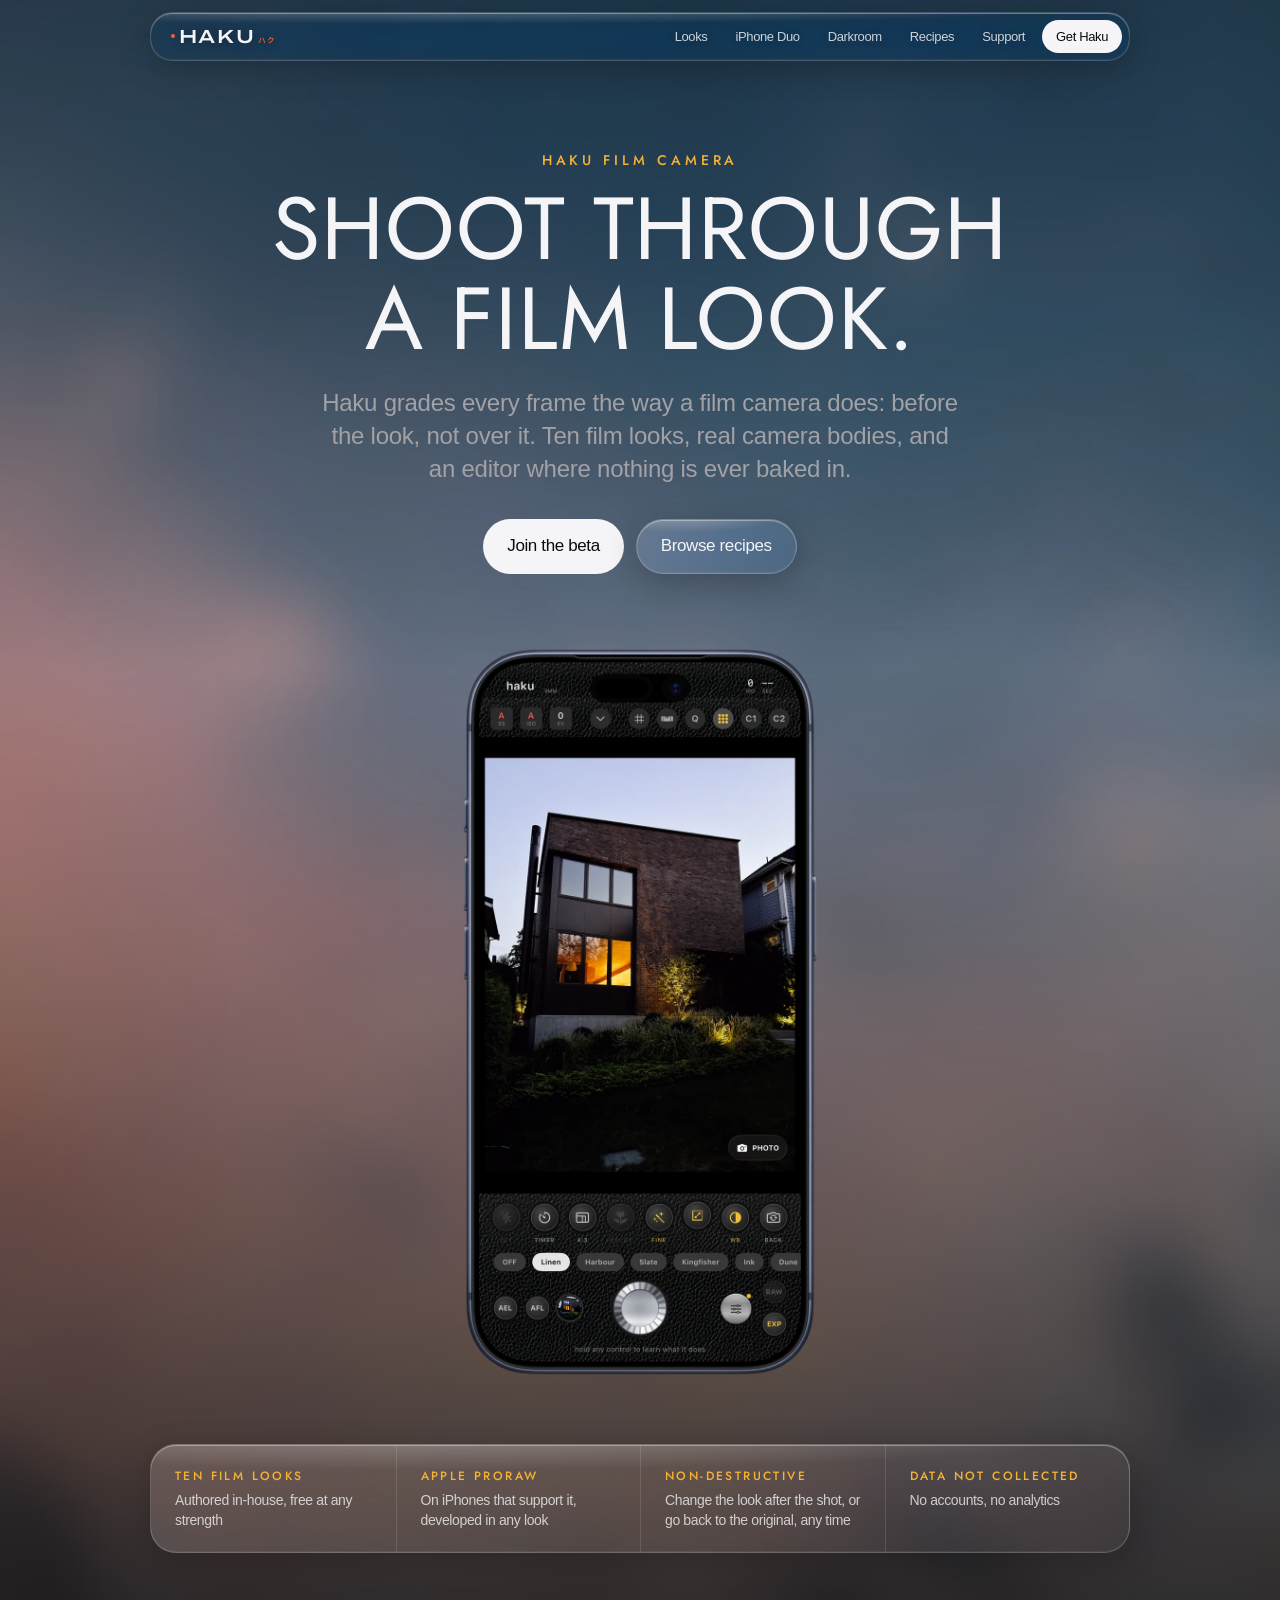
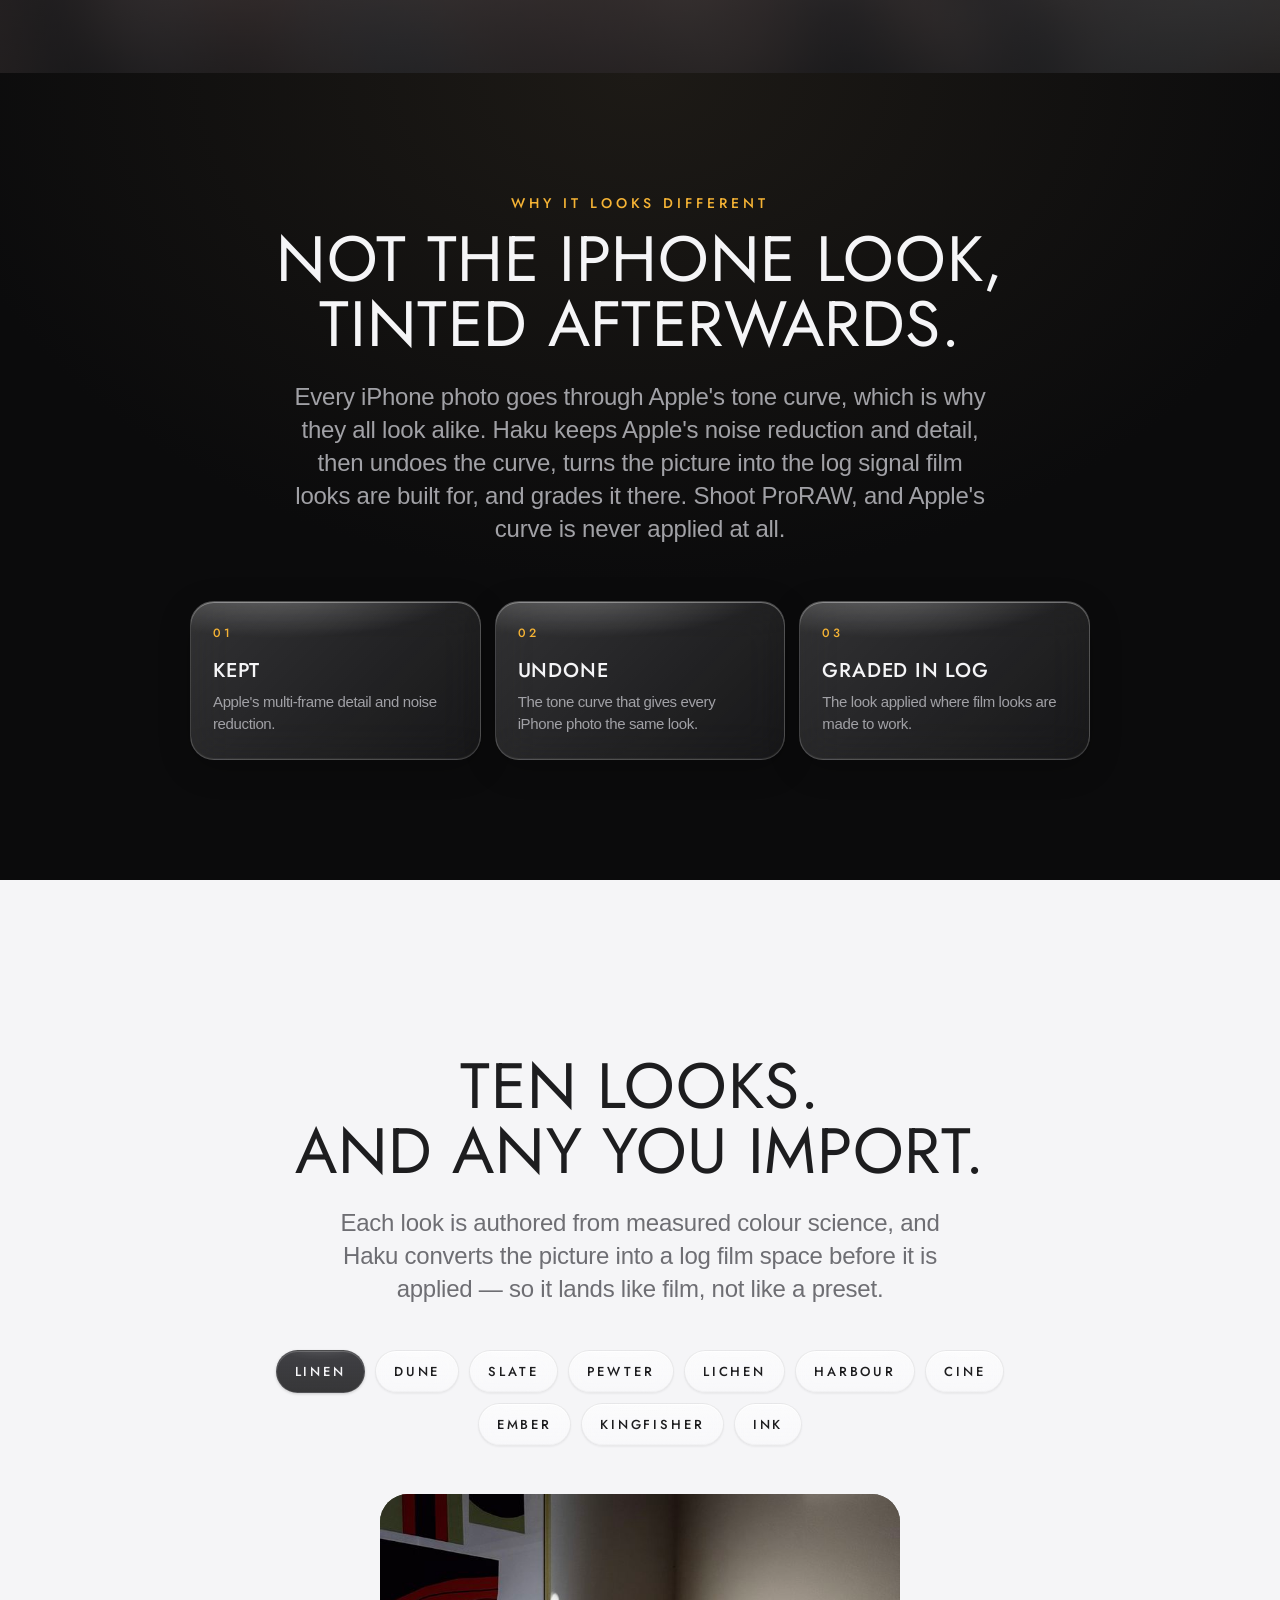
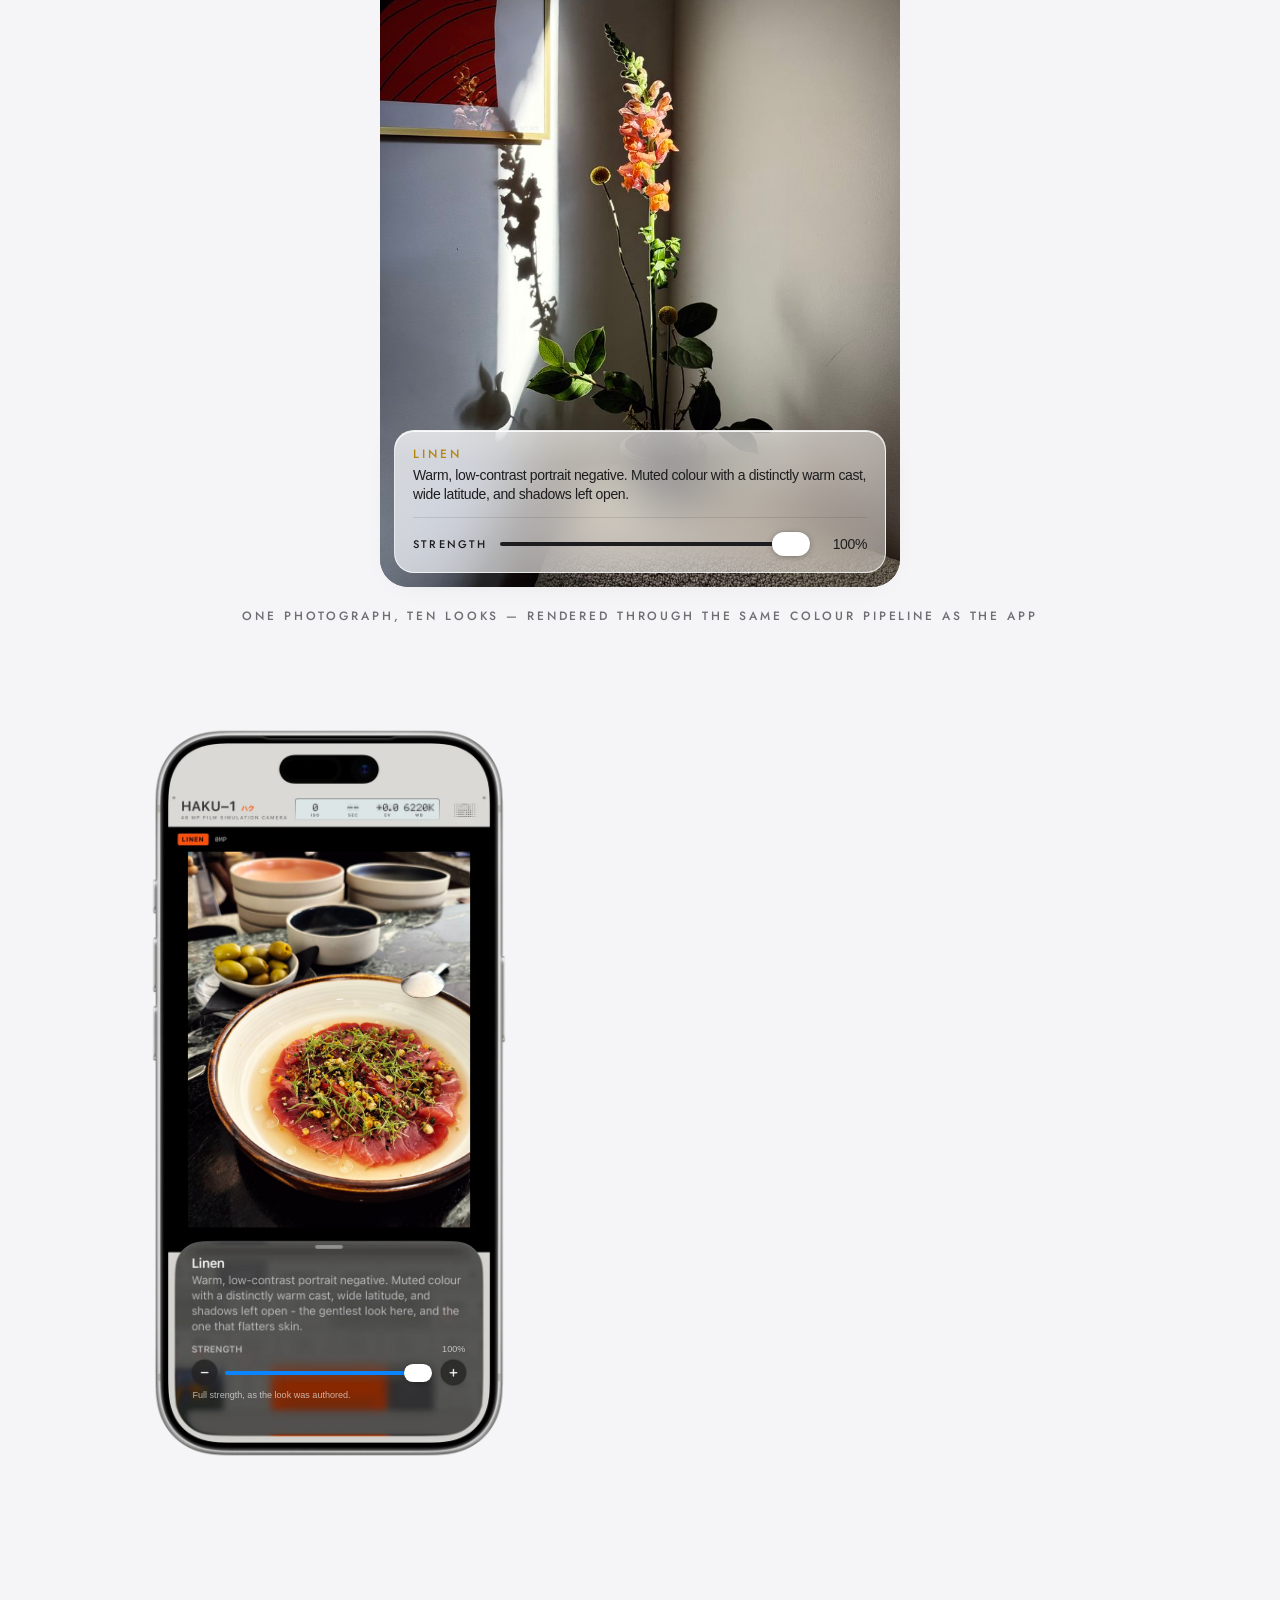
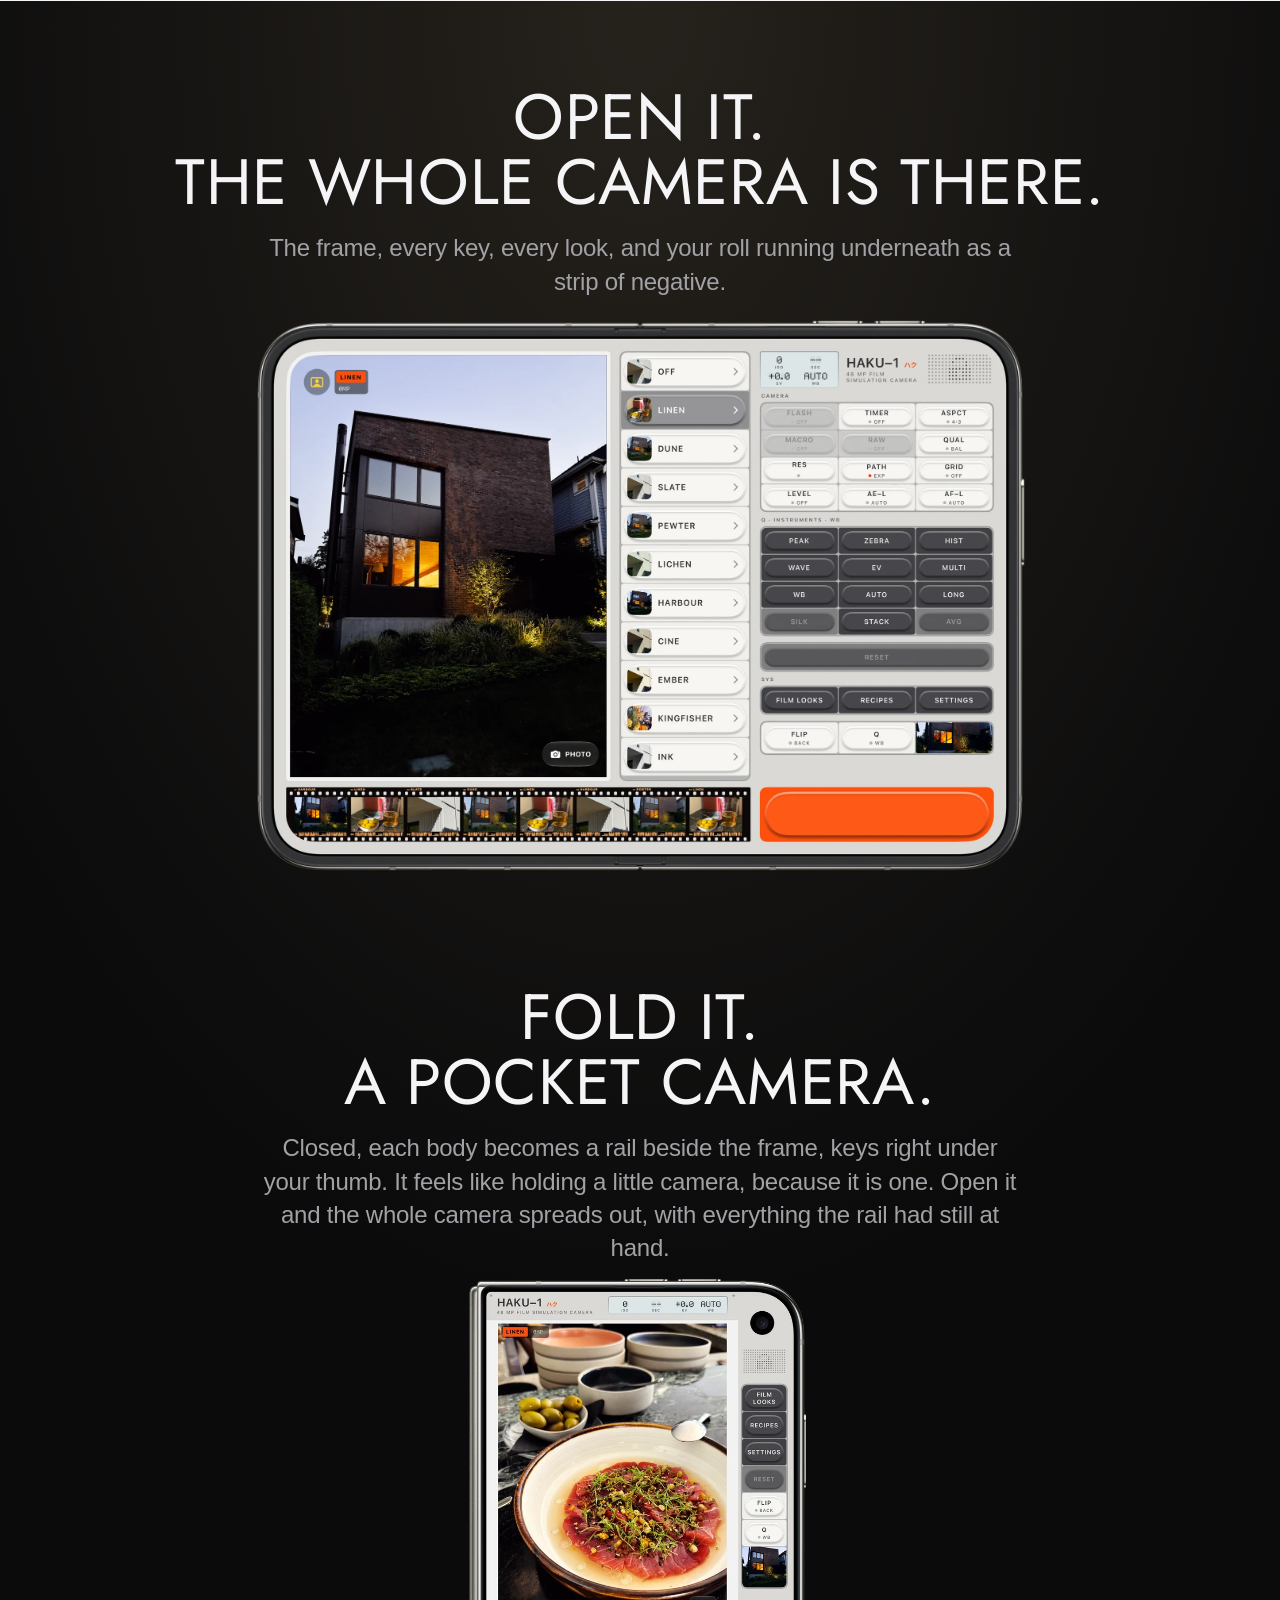
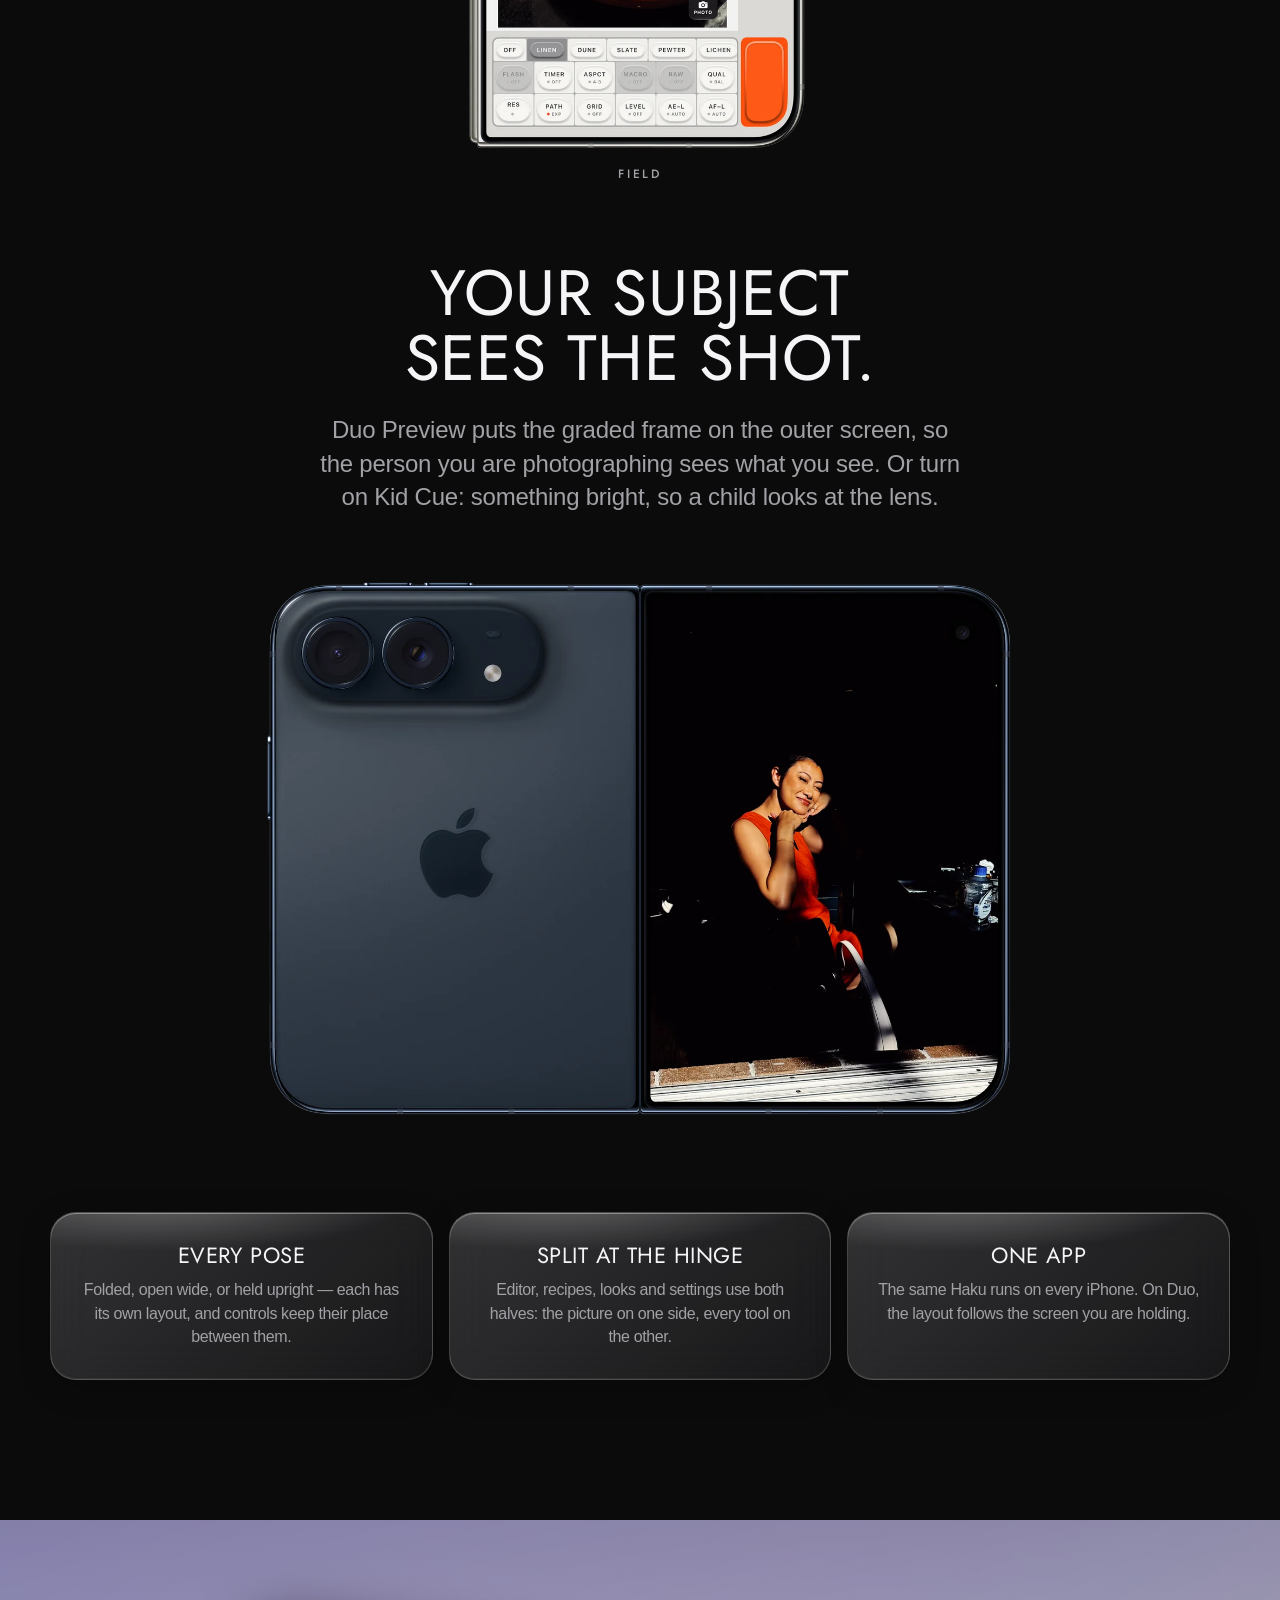
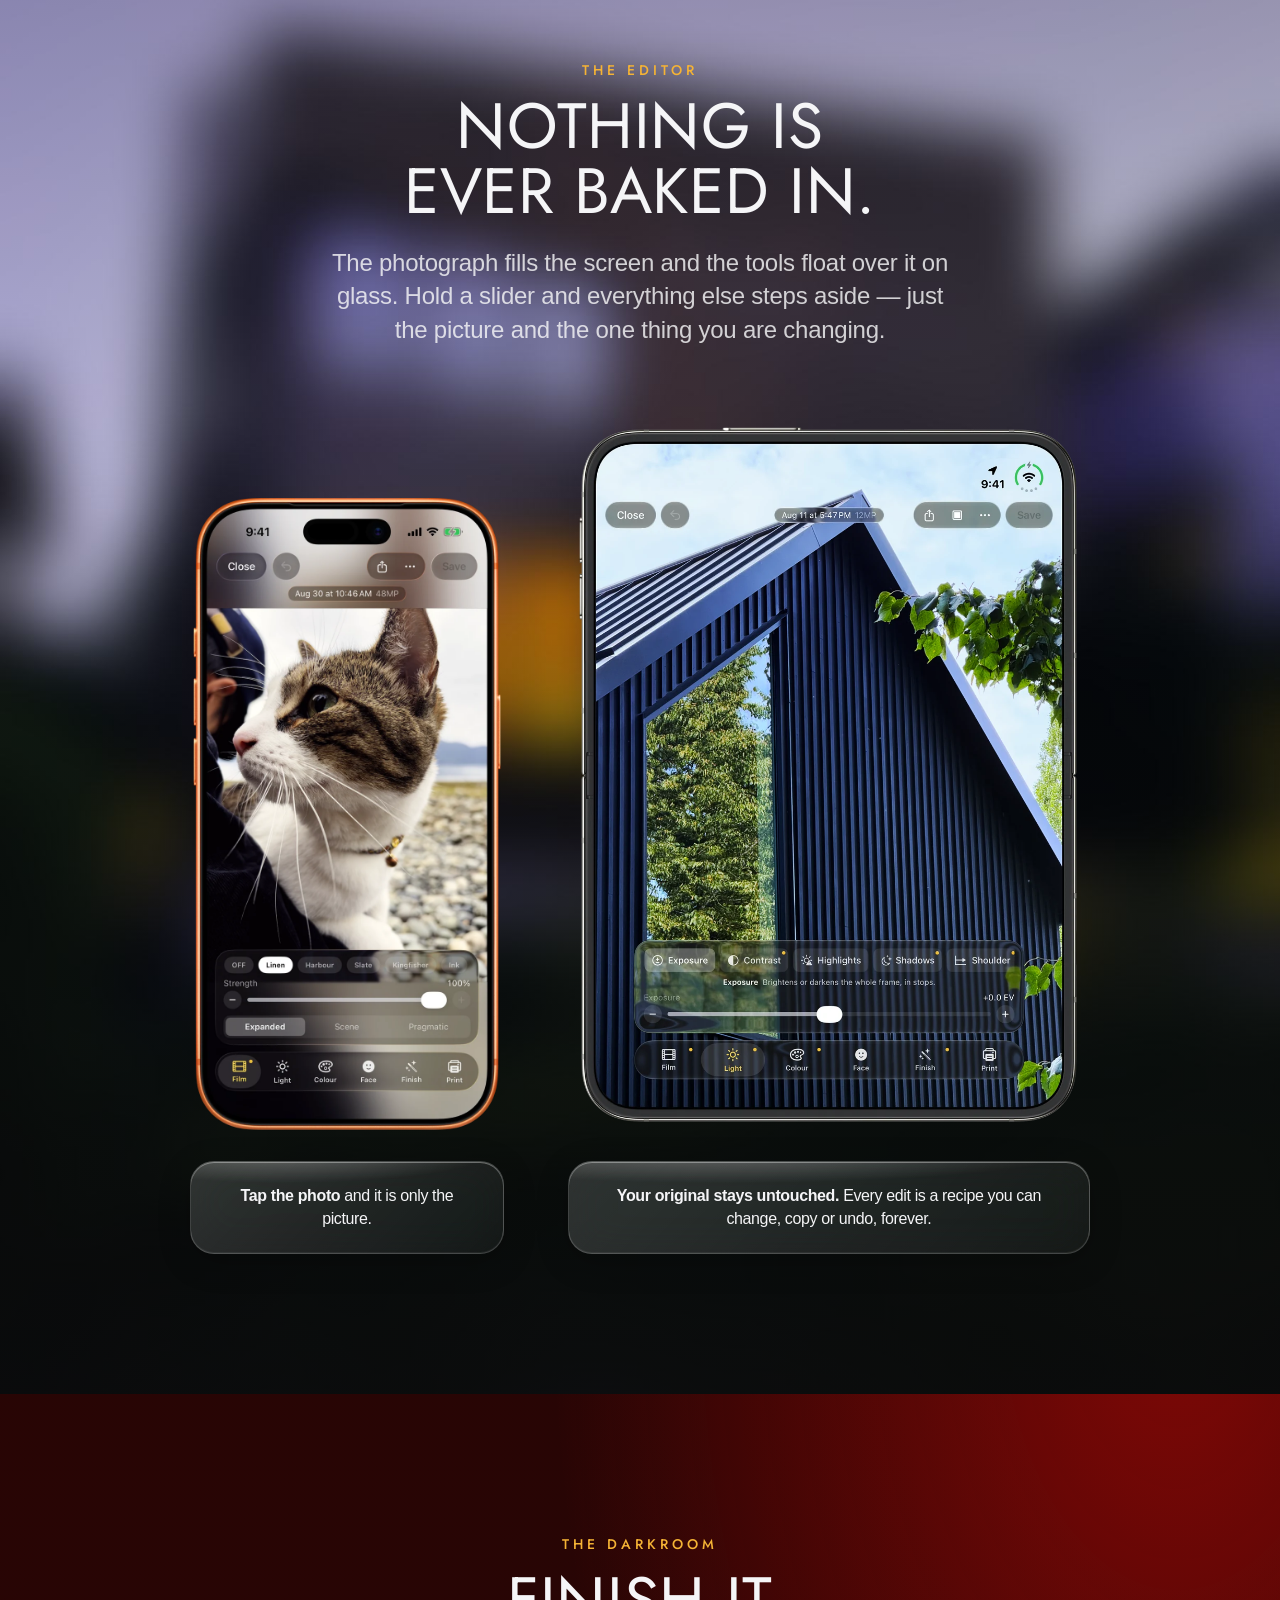
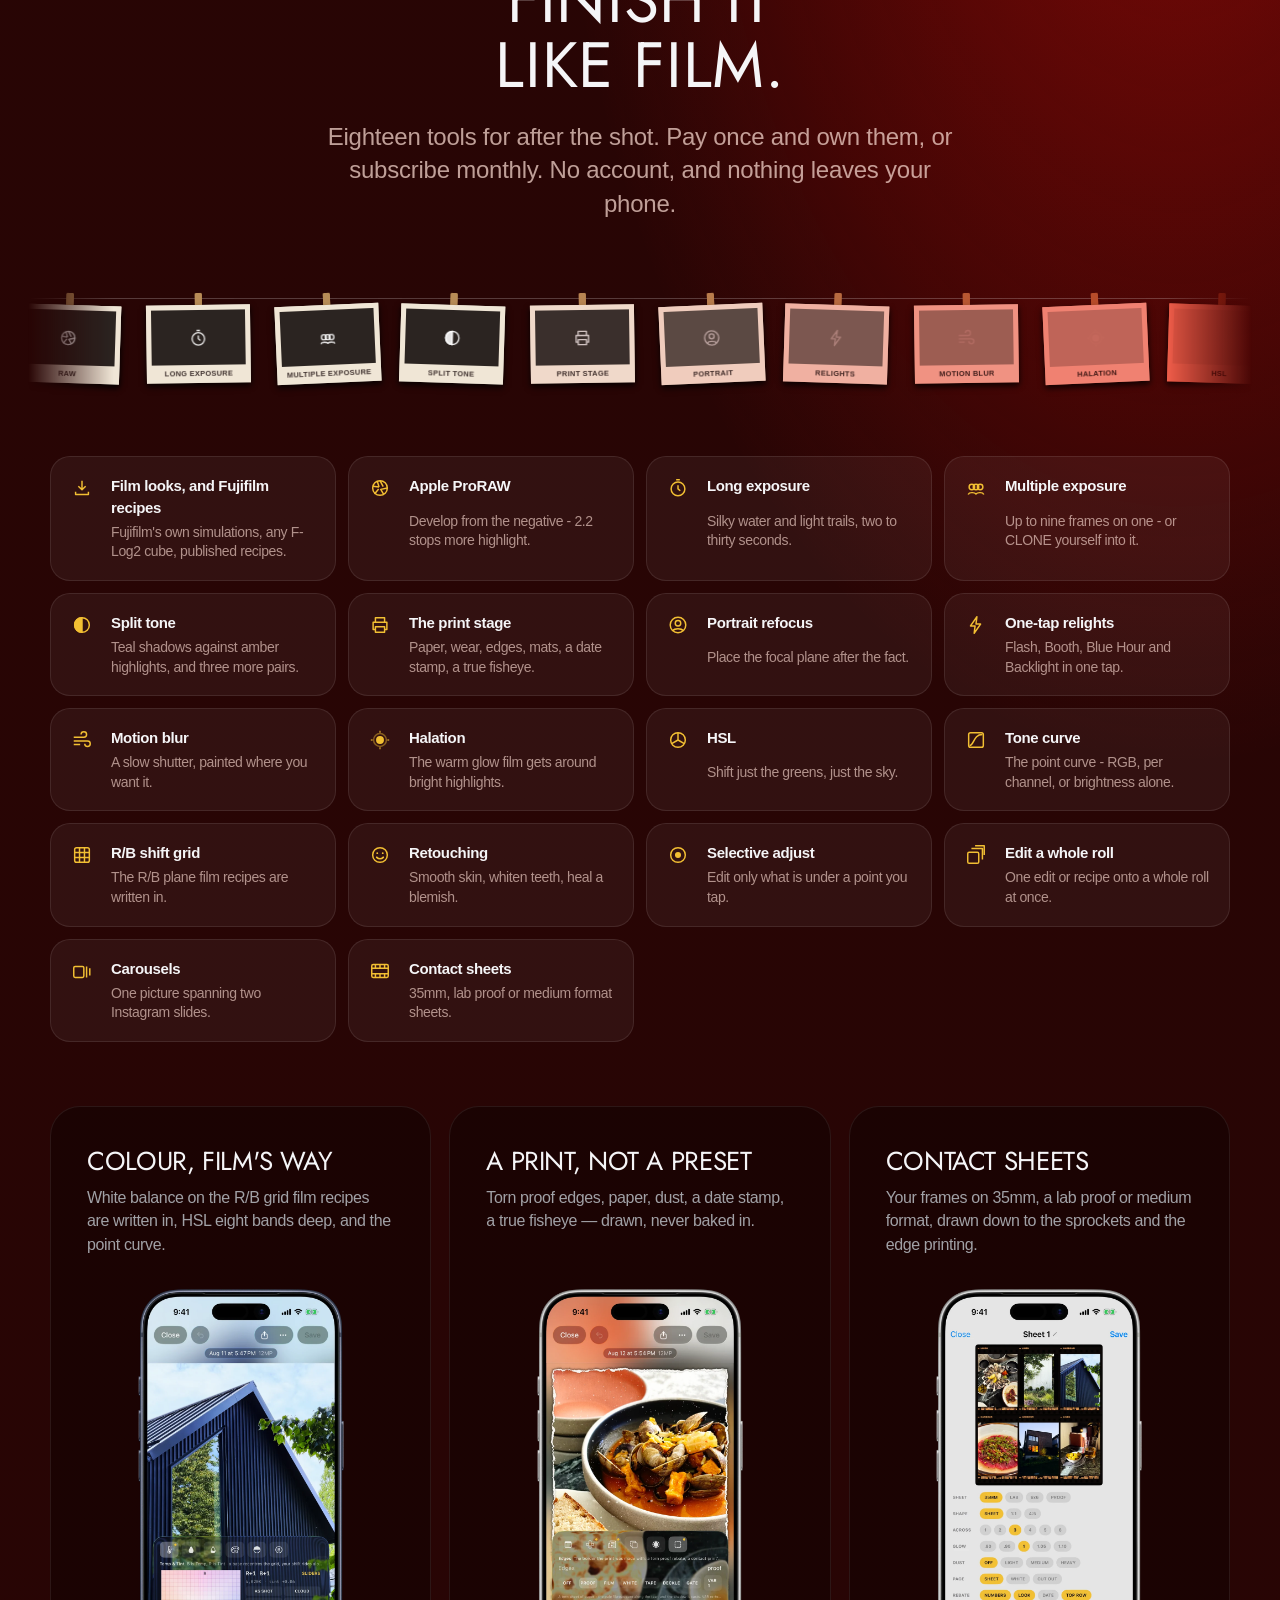
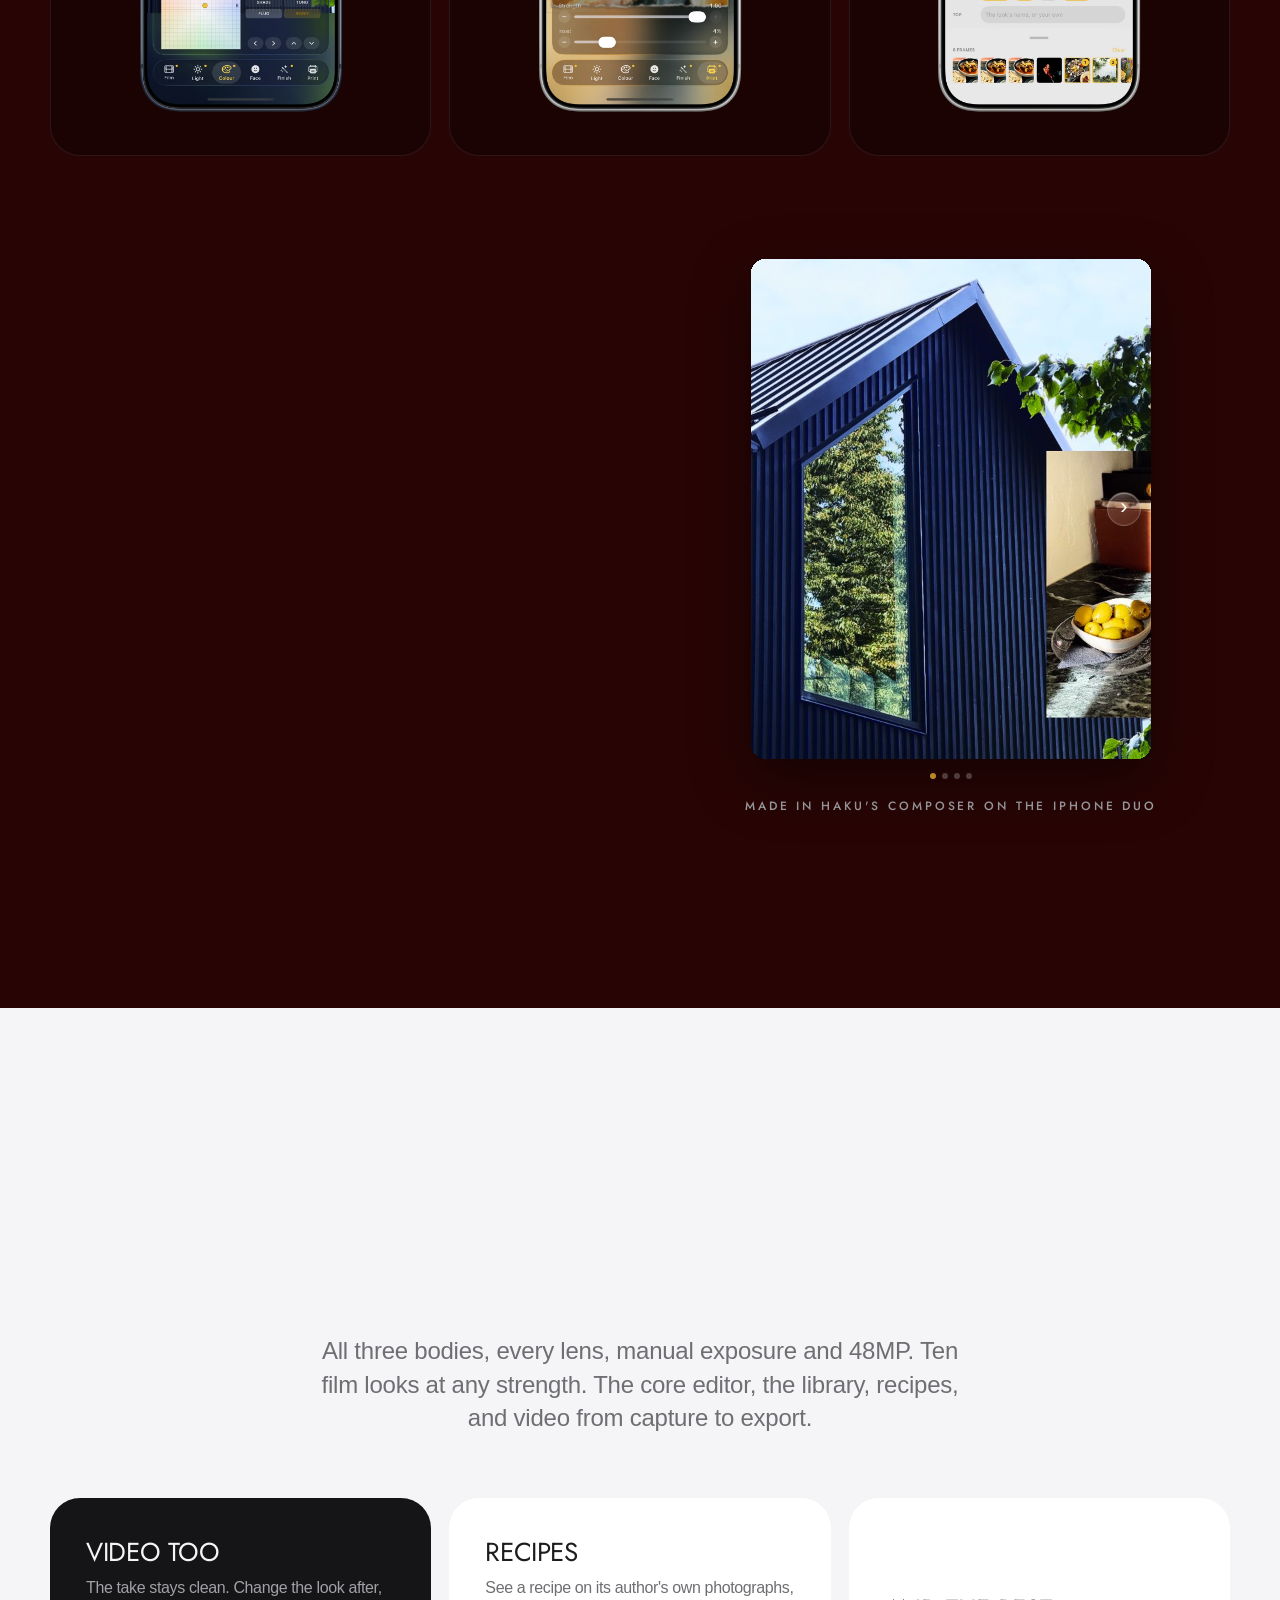
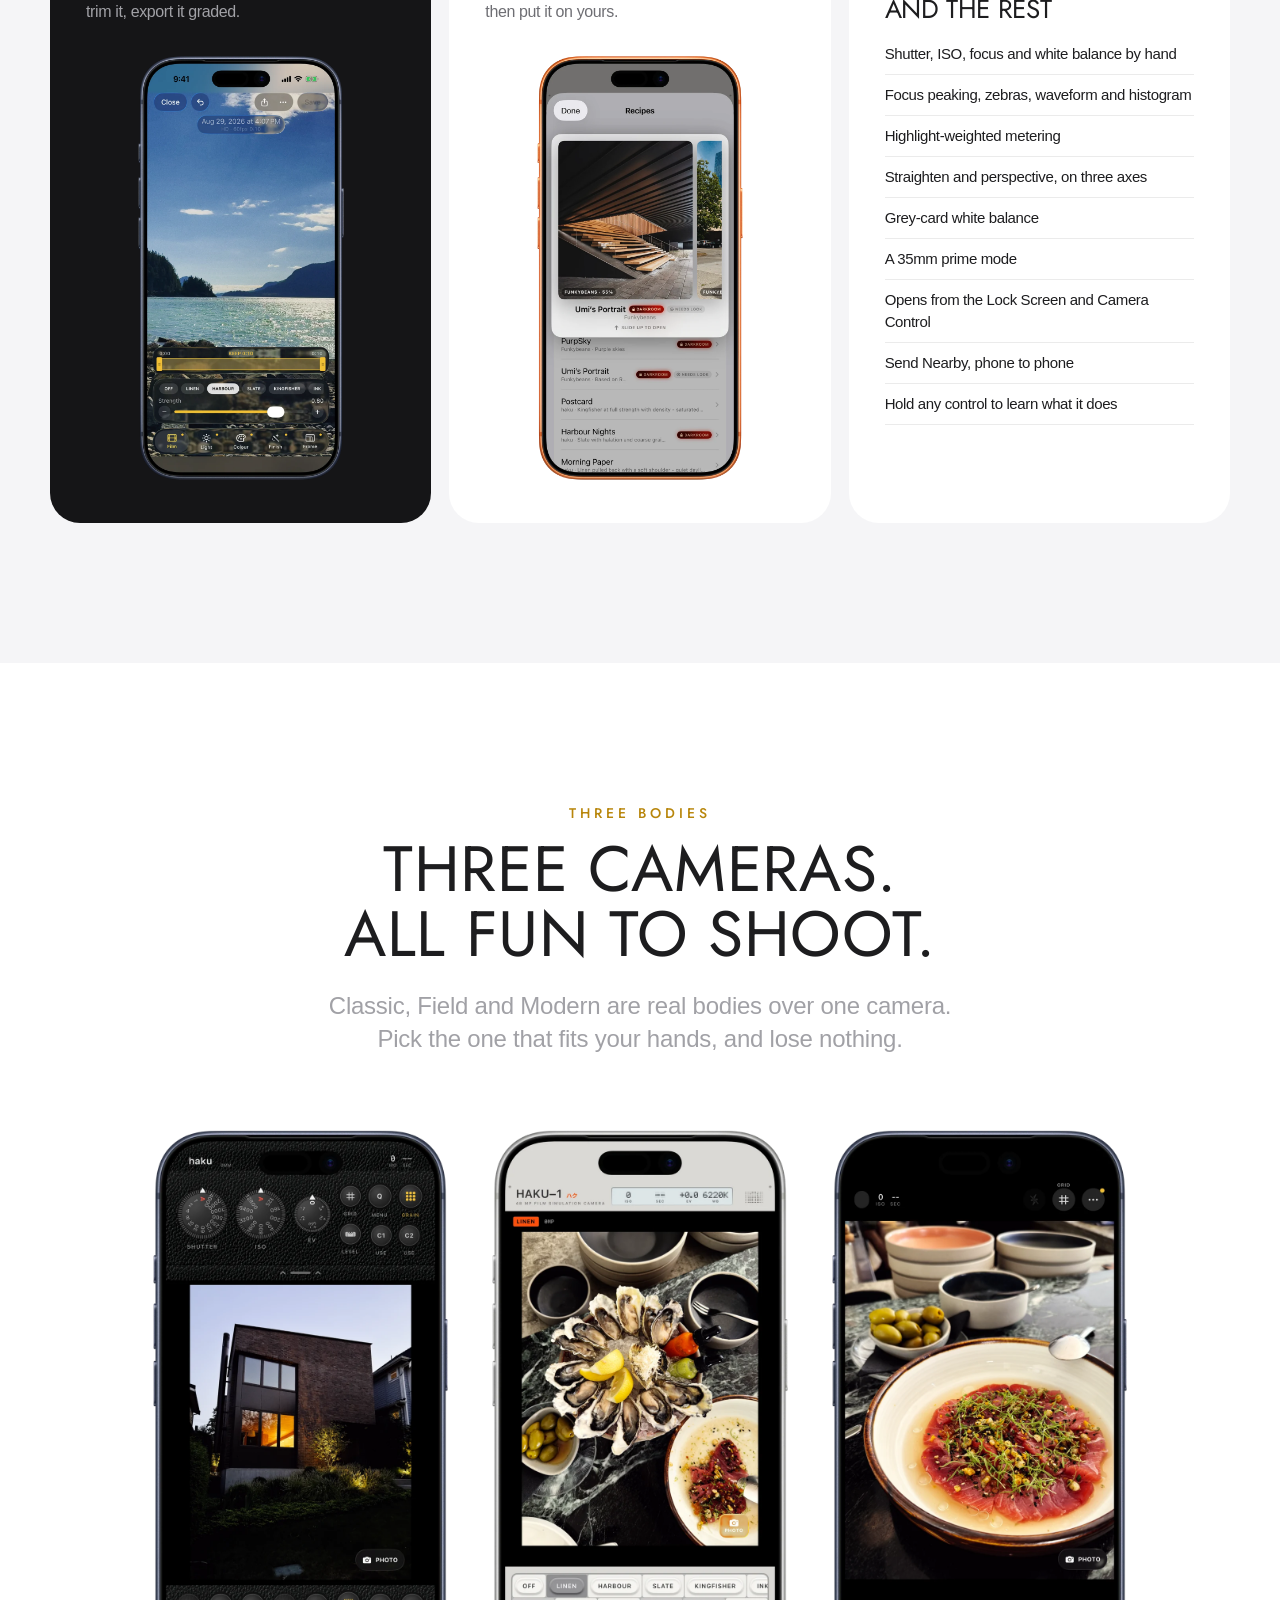
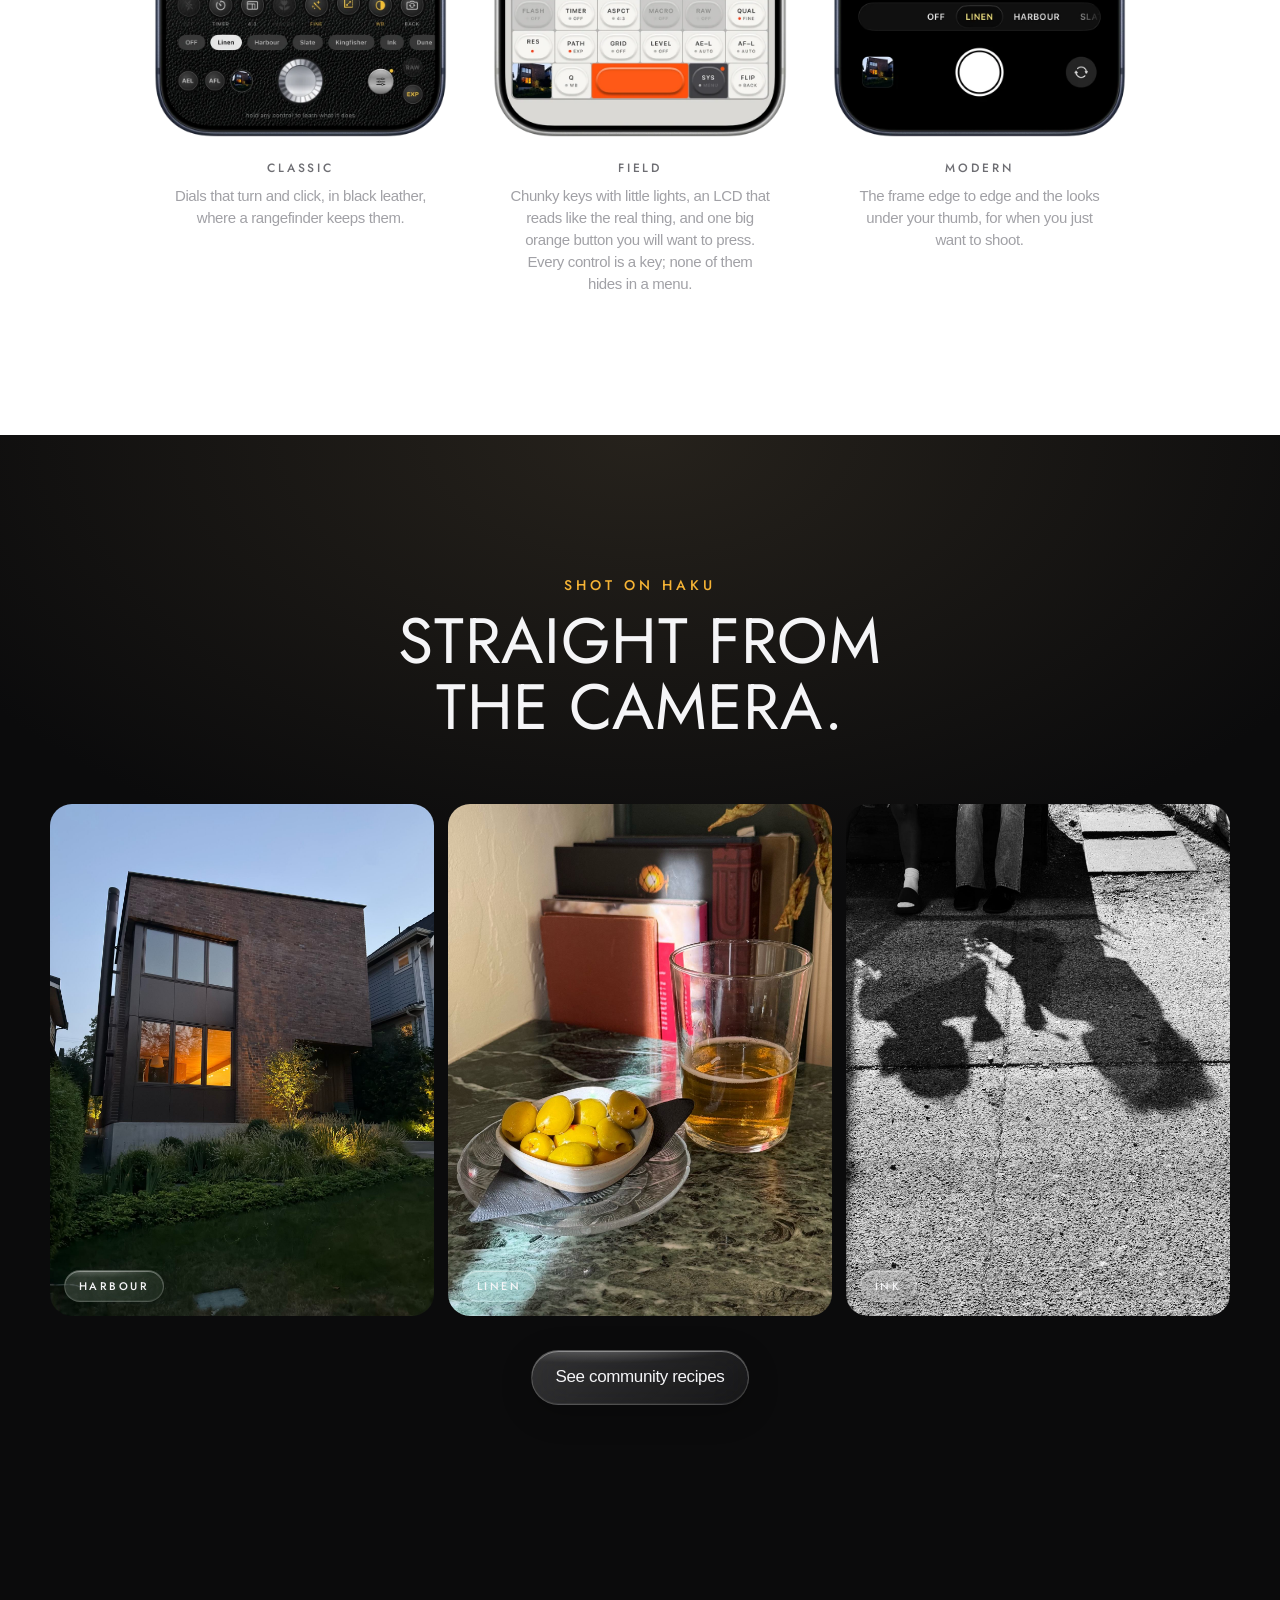
==== index.html @ ae927466 "Bodies: fun to shoot; Fold it says what opening really does Co-Authored-By: Claude Opus 5.5 <noreply" ====
<!doctype html>
<html lang="en">
<head>
<meta charset="utf-8">
<meta name="viewport" content="width=device-width, initial-scale=1, viewport-fit=cover">
<title>Haku — a film camera for iPhone</title>
<meta name="description" content="Haku is a film camera for iPhone and iPhone Duo: ten film looks, real camera bodies, and an editor where nothing is ever baked in.">
<meta property="og:title" content="Haku — shoot through a film look">
<meta property="og:description" content="Ten film looks, three camera bodies, and an editor where nothing is ever baked in. Made for iPhone and iPhone Duo.">
<meta property="og:image" content="https://hakufilmcamera.app/assets/duo-open-camera.webp?v=3">
<meta name="theme-color" content="#0b0b0c">
<link rel="icon" href="/assets/icon.png">
<link rel="apple-touch-icon" href="/assets/icon.png">
<script>document.documentElement.classList.add('js')</script>
<link rel="preconnect" href="https://fonts.googleapis.com">
<link rel="preconnect" href="https://fonts.gstatic.com" crossorigin>
<link href="https://fonts.googleapis.com/css2?family=Jost:wght@300;400;500&display=swap" rel="stylesheet">
<link href="https://fonts.googleapis.com/css2?family=Archivo:wdth,wght@125,600&display=swap" rel="stylesheet">
<link href="https://fonts.googleapis.com/css2?family=Noto+Sans+JP:wght@500&text=%E3%83%8F%E3%82%AF&display=swap" rel="stylesheet">
<style>
  :root {
    --night: #0b0b0c; --night-2: #151517; --paper: #f5f5f7; --white: #fff;
    --ink: #1d1d1f; --ink-dim: #6e6e73; --snow: #f5f5f7; --snow-dim: #a1a1a6;
    --amber: #f5b335; --amber-deep: #b8860b; --orange: #ff5a1f;
    --display: Futura, "Futura PT", Jost, "Avenir Next", system-ui, sans-serif;
    --text: -apple-system, BlinkMacSystemFont, "SF Pro Text", "Helvetica Neue", Helvetica, Arial, sans-serif;
    --gutter: max(22px, env(safe-area-inset-left));
    --ease: cubic-bezier(.22, .8, .24, 1);
  }
  * { box-sizing: border-box; }
  html { scroll-behavior: smooth; -webkit-text-size-adjust: 100%; }
  body { margin: 0; background: var(--night); color: var(--snow);
         font: 17px/1.47 var(--text); letter-spacing: -0.022em;
         -webkit-font-smoothing: antialiased; overflow-x: hidden; }
  img { display: block; max-width: 100%; height: auto; }
  a { color: inherit; }

  /* ---------- Liquid glass ---------- */
  .glass {
    position: relative; isolation: isolate;
    background: linear-gradient(135deg, rgba(255,255,255,.16), rgba(255,255,255,.05));
    -webkit-backdrop-filter: blur(22px) saturate(180%);
    backdrop-filter: blur(22px) saturate(180%);
    border: 1px solid rgba(255,255,255,.18);
    box-shadow: inset 0 1px 0 rgba(255,255,255,.35), inset 0 -1px 0 rgba(255,255,255,.06),
                0 8px 32px rgba(0,0,0,.22);
  }
  .glass::before {           /* the specular sheen along the top edge */
    content: ""; position: absolute; inset: 0; border-radius: inherit; z-index: -1;
    background: radial-gradient(120% 60% at 30% -10%, rgba(255,255,255,.28), transparent 55%);
    pointer-events: none;
  }
  .glass.light {
    background: linear-gradient(135deg, rgba(255,255,255,.72), rgba(255,255,255,.45));
    border-color: rgba(255,255,255,.7);
    box-shadow: inset 0 1px 0 rgba(255,255,255,.9), 0 8px 30px rgba(0,0,0,.08);
    color: var(--ink);
  }

  /* ---------- Navigation ---------- */
  .nav.glass { background: linear-gradient(135deg, rgba(38,38,42,.14), rgba(22,22,24,.08)); color: var(--snow);
               -webkit-backdrop-filter: blur(8px) saturate(170%); backdrop-filter: blur(8px) saturate(170%);
               text-shadow: 0 1px 8px rgba(0,0,0,.35); }
  /* Over a light section the bar turns to light glass with dark type, as
     Apple's own does; the script below sets .over-light. */
  .nav.glass { transition: background .3s, color .3s; }
  .nav.glass.over-light { background: linear-gradient(135deg, rgba(255,255,255,.22), rgba(255,255,255,.12));
                          color: var(--ink); text-shadow: none; border-color: rgba(0,0,0,.08); }
  .nav.over-light .pill { background: var(--ink); color: var(--snow); }
  .nav { position: fixed; top: 12px; left: 50%; transform: translateX(-50%); z-index: 50;
         width: min(980px, calc(100% - 24px)); border-radius: 22px;
         display: flex; align-items: center; gap: 6px; padding: 7px 7px 7px 20px; }
  .nav { --kana: #ED6533; }
  .nav.over-light { --kana: #B8441A; }
  .nav .brand { font-size: 19px; text-decoration: none; margin-right: auto; }
  .nav a.link { font-size: 13px; text-decoration: none; opacity: .82; padding: 7px 11px;
                border-radius: 99px; transition: opacity .2s, background .2s; }
  .nav a.link:hover { opacity: 1; background: rgba(255,255,255,.1); }
  .nav .pill { text-shadow: none; font-size: 13px; font-weight: 500; padding: 7px 14px; border-radius: 99px;
               background: var(--snow); color: var(--night); text-decoration: none; }
  .nav a { white-space: nowrap; }
  /* Narrow screens keep every section in the bar (the folded Duo is about
     460pt wide and lost Looks and Darkroom to an earlier rule that hid
     them under 720): the type tightens and "iPhone Duo" becomes "Duo"
     first, and only the narrowest phones let the two optional links go. */
  @media (max-width: 720px) {
    .nav { padding-left: 16px; gap: 0; }
    .nav .brand { font-size: 16px; }
    .nav a.link { padding: 7px 7px; font-size: 12.5px; }
    .nav .pill { padding: 7px 12px; font-size: 12.5px; }
  }
  @media (max-width: 520px) { .nav .long { display: none; } }
  /* The lockup is wider than the old type was: on phones ハク steps out of
     the bar (the footer keeps it), so every link still fits. */
  @media (max-width: 459px) { .nav .brand { font-size: 12.5px; } .nav .brand .kana { display: none; } }
  /* The folded Duo is 375pt wide, the same as a standard iPhone, so the
     whole row has to fit there: tighter still, and only below that do the
     two optional links go. */
  /* Support joined the bar (2026-10-30): at phone width the pill says
     "Get", as the App Store's own button does, to make room. */
  @media (max-width: 400px) {
    .nav .pill .long { display: none; }
    .nav { padding-left: 14px; padding-right: 5px; }
    .nav .brand { font-size: 12px; }
    .nav a.link { padding: 6px 4px; font-size: 12px; }
    .nav .pill { padding: 6px 10px; font-size: 12px; margin-left: 3px; }
  }
  @media (max-width: 340px) { .nav a.link.opt { display: none; } }

  /* ---------- Type ---------- */
  .eyebrow { font: 500 14px var(--display); letter-spacing: .28em; text-transform: uppercase;
             color: var(--amber); margin: 0 0 14px; }
  .headline { font: 400 clamp(32px, 8.6vw, 88px)/1.02 var(--display); letter-spacing: .01em;
              text-transform: uppercase; margin: 0; }
  .headline.m { font-size: clamp(34px, 5.6vw, 64px); }
  .lede { font-size: clamp(19px, 2.1vw, 24px); line-height: 1.38; color: var(--snow-dim);
          max-width: 640px; margin: 22px auto 0; letter-spacing: -0.01em; }
  .light-sec .lede, .light-sec .dim { color: var(--ink-dim); }
  .center { text-align: center; }
  .dim { color: var(--snow-dim); }

  /* ---------- Sections ---------- */
  /* Spacing scales with the width: phones get about half the air. */
  section { position: relative; padding: clamp(72px, 11vw, 140px) var(--gutter); overflow: hidden; }
  .inner { max-width: 1180px; margin: 0 auto; position: relative; }
  .light-sec { background: var(--paper); color: var(--ink); }
  .white-sec { background: var(--white); color: var(--ink); }
  .photo-bg { position: absolute; inset: 0; background-size: cover; background-position: center;
              z-index: 0; }
  .photo-bg::after { content: ""; position: absolute; inset: 0;
                     background: linear-gradient(180deg, rgba(11,11,12,.35), rgba(11,11,12,.15) 40%, rgba(11,11,12,.85)); }
  .photo-bg + .inner { z-index: 1; }

  /* ---------- Hero ---------- */
  .hero { padding-top: 150px; padding-bottom: clamp(72px, 10vw, 120px); min-height: 100vh; }
  .hero .photo-bg { background-image: url(/assets/bg-dusk.jpg); }
  .why { background: radial-gradient(80% 90% at 50% 0%, #1d1a16 0%, var(--night) 70%); color: var(--snow);
         padding-top: 120px; padding-bottom: 120px; }
  .why .lede { max-width: 700px; }
  /* ---------- Carousel demo (in the Darkroom) ---------- */
  .carousel-demo { display: grid; grid-template-columns: 1fr 1fr; gap: 64px; align-items: center; margin-top: clamp(56px, 8vw, 110px); }
  .carousel-demo h3 { font: 400 clamp(30px, 3.8vw, 46px)/1.06 var(--display); text-transform: uppercase; margin: 0 0 18px; }
  .carousel-demo p { font-size: 19px; margin: 0; }
  .carousel-demo figure { margin: 0; }
  /* The strip is the composer's canvas: four 4:5 slides side by side
     (site_assets.carousel_strip). */
  .ig { position: relative; width: min(400px, 100%); margin: 0 auto; border-radius: 14px; overflow: hidden;
        background: #000; box-shadow: 0 20px 60px rgba(0,0,0,.45); }
  .ig-track { display: flex; overflow-x: auto; scroll-snap-type: x mandatory; scrollbar-width: none;
              aspect-ratio: 4 / 5; outline: none; }
  .ig-track::-webkit-scrollbar { display: none; }
  .ig-slide { flex: 0 0 100%; scroll-snap-align: start; background-image: url(/assets/carousel-strip.jpg?v=3);
              background-size: 400% 100%; background-position: calc(var(--i) * 100% / 3) 0; }
  .ig-arrow { position: absolute; top: 50%; transform: translateY(-50%); width: 34px; height: 34px; border-radius: 50%;
              color: #fff; font: 400 22px/1 var(--text); display: grid; place-items: center; cursor: pointer; padding: 0 0 3px; }
  .ig-arrow.prev { left: 10px; } .ig-arrow.next { right: 10px; }
  .ig-arrow[disabled] { opacity: 0; pointer-events: none; }
  .ig-dots { display: flex; gap: 6px; justify-content: center; margin: 14px 0 8px; }
  .ig-dots i { width: 6px; height: 6px; border-radius: 50%; background: rgba(255,255,255,.3); transition: background .2s; }
  .ig-dots i.on { background: var(--amber); }
  @media (max-width: 820px) { .carousel-demo { grid-template-columns: 1fr; gap: 40px; } }
  .steps { list-style: none; padding: 0; margin: 56px auto 0; max-width: 900px;
           display: grid; grid-template-columns: repeat(3, 1fr); gap: 14px; text-align: left; }
  .steps li { border-radius: 24px; padding: 22px 22px 24px; font-size: 15px; line-height: 1.45; color: var(--snow-dim); }
  .steps span { display: block; font: 500 12px var(--display); letter-spacing: .24em; color: var(--amber); margin-bottom: 14px; }
  .steps b { display: block; font: 500 20px var(--display); letter-spacing: .04em; text-transform: uppercase;
             color: var(--snow); margin-bottom: 6px; }
  @media (max-width: 720px) { .steps { grid-template-columns: 1fr; } }
  .ctas { display: flex; gap: 12px; justify-content: center; flex-wrap: wrap; margin-top: 34px; }
  .btn { display: inline-flex; align-items: center; gap: 9px; padding: 14px 24px; border-radius: 99px;
         font-size: 17px; font-weight: 500; text-decoration: none; transition: transform .3s var(--ease); }
  .btn:hover { transform: scale(1.03); }
  .btn.solid { background: var(--snow); color: var(--night); }
  .btn svg { width: 18px; height: 18px; }
  .hero .phone { width: min(360px, 74vw); margin: 70px auto 0; }
  .glance { display: grid; grid-template-columns: repeat(4, 1fr); max-width: 980px; margin: 64px auto 0;
            border-radius: 26px; overflow: hidden; text-align: left; }
  .glance div { padding: 22px 24px; font-size: 14px; line-height: 1.4; color: rgba(245,245,247,.78); }
  .glance div + div { border-left: 1px solid rgba(255,255,255,.12); }
  .glance b { display: block; font: 500 12px var(--display); letter-spacing: .2em; text-transform: uppercase;
              color: var(--amber); margin-bottom: 6px; }
  @media (max-width: 820px) {
    .glance { grid-template-columns: 1fr 1fr; }
    .glance div:nth-child(3) { border-left: 0; }
    .glance div:nth-child(n+3) { border-top: 1px solid rgba(255,255,255,.12); }
  }

  /* ---------- Looks ---------- */
  .looks-row { display: flex; flex-wrap: wrap; gap: 10px; justify-content: center; margin: 44px auto 0; max-width: 820px; }
  .look { font: 500 13px var(--display); letter-spacing: .22em; text-transform: uppercase;
          padding: 11px 18px; border-radius: 99px; }
  /* The look pills: liquid glass for a light page - translucent, a crisp
     lit edge on top and a faint one below, and only a hairline of shadow,
     so they read as glass resting on the page rather than cards hovering
     over it. The chosen one is the same glass, smoked. */
  button.look.glass { font: 500 13px var(--display); cursor: pointer;
    background: linear-gradient(180deg, rgba(255,255,255,.62), rgba(255,255,255,.34));
    border: 1px solid rgba(0,0,0,.07);
    -webkit-backdrop-filter: blur(14px) saturate(180%); backdrop-filter: blur(14px) saturate(180%);
    box-shadow: inset 0 1px 0 rgba(255,255,255,.95), inset 0 -1px 0 rgba(0,0,0,.025), 0 1px 2px rgba(0,0,0,.05);
    transition: background .25s, color .25s, box-shadow .25s, border-color .25s; }
  button.look.glass::before { background: radial-gradient(90% 70% at 50% -20%, rgba(255,255,255,.55), transparent 60%); }
  button.look.glass:hover { background: linear-gradient(180deg, rgba(255,255,255,.8), rgba(255,255,255,.5)); }
  button.look:focus-visible { outline: 2px solid var(--amber-deep); outline-offset: 3px; }
  button.look.glass.on { color: var(--snow); border-color: rgba(255,255,255,.1);
    background: linear-gradient(180deg, rgba(44,44,48,.9), rgba(22,22,24,.86));
    box-shadow: inset 0 1px 0 rgba(255,255,255,.18), 0 1px 3px rgba(0,0,0,.18); }
  button.look.glass.on::before { background: radial-gradient(90% 70% at 50% -20%, rgba(255,255,255,.14), transparent 60%); }
  /* On a phone the ten pills took four rows above the photo. There they
     become one small row that scrolls sideways, as the app's own strip
     does, so the picture sits close under it. */
  @media (max-width: 600px) {
    .looks-row { flex-wrap: nowrap; justify-content: flex-start; overflow-x: auto; gap: 6px;
                 margin: 28px calc(-1 * var(--gutter)) 0; padding: 4px var(--gutter) 8px;
                 scrollbar-width: none; scroll-snap-type: x proximity;
                 -webkit-mask-image: linear-gradient(90deg, transparent 0, #000 14px, #000 calc(100% - 14px), transparent 100%);
                 mask-image: linear-gradient(90deg, transparent 0, #000 14px, #000 calc(100% - 14px), transparent 100%); }
    .looks-row::-webkit-scrollbar { display: none; }
    button.look.glass { flex: 0 0 auto; font-size: 11px; letter-spacing: .16em; padding: 8px 13px; scroll-snap-align: center; }
    .viewer { margin-top: 18px; }
  }
  .viewer { position: relative; width: min(520px, 100%); margin: 48px auto 0; }
  .viewer .frame { position: relative; border-radius: 28px; overflow: hidden; aspect-ratio: 3 / 4; background: #ddd; }
  .viewer .frame img { position: absolute; inset: 0; width: 100%; height: 100%; object-fit: cover; }
  /* Strength is the look laid over the untouched photograph at the
     slider's opacity - the app's own blend (HakuGrade.metal, lutMix). */
  .viewer .frame { --s: 1; }
  .viewer .frame img.shown { opacity: var(--s); }
  .viewer .frame img.next { opacity: 0; transition: opacity .45s var(--ease); }
  .viewer .frame img.next.in { opacity: var(--s); }
  .viewer .strength { display: flex; align-items: center; gap: 12px; margin-top: 12px; padding-top: 12px;
                      border-top: 1px solid rgba(0,0,0,.1); }
  .viewer .strength label { font: 500 11px var(--display); letter-spacing: .2em; text-transform: uppercase; }
  .viewer .strength output { font: 500 14px var(--text); font-variant-numeric: tabular-nums; min-width: 3.2em; text-align: right; }
  .viewer input[type=range] { flex: 1; -webkit-appearance: none; appearance: none; height: 28px; background: transparent; margin: 0; cursor: pointer; }
  .viewer input[type=range]::-webkit-slider-runnable-track { height: 4px; border-radius: 2px;
    background: linear-gradient(90deg, var(--ink) var(--p, 100%), rgba(0,0,0,.16) var(--p, 100%)); }
  .viewer input[type=range]::-moz-range-track { height: 4px; border-radius: 2px; background: rgba(0,0,0,.16); }
  .viewer input[type=range]::-moz-range-progress { height: 4px; border-radius: 2px; background: var(--ink); }
  .viewer input[type=range]::-webkit-slider-thumb { -webkit-appearance: none; width: 38px; height: 24px; margin-top: -10px;
    border-radius: 12px; background: #fff; box-shadow: 0 1px 6px rgba(0,0,0,.28), 0 0 0 .5px rgba(0,0,0,.08); }
  .viewer input[type=range]::-moz-range-thumb { width: 38px; height: 24px; border: 0; border-radius: 12px;
    background: #fff; box-shadow: 0 1px 6px rgba(0,0,0,.28); }
  .viewer input[type=range]:focus-visible { outline: 2px solid var(--amber-deep); outline-offset: 4px; border-radius: 4px; }
  .viewer figcaption { position: absolute; left: 14px; right: 14px; bottom: 14px; border-radius: 20px;
                       padding: 14px 18px; font-size: 14px; line-height: 1.4; }
  .viewer figcaption b { display: block; font: 500 12px var(--display); letter-spacing: .24em;
                         text-transform: uppercase; color: var(--amber-deep); margin-bottom: 3px; }
  .split { display: grid; grid-template-columns: 1fr 1fr; gap: 64px; align-items: center; }
  .split.flip > :first-child { order: 2; }
  .split .phone { width: min(360px, 100%); margin: 0 auto; }
  /* The strength phone, live. The screenshot's slider, readout and caption
     were taken out of the image (site_assets.py, LIVE_BANDS) and are drawn
     here in the same places, so dragging it does what it does in the app.
     Every position is the capture's pixel through Apple's bezel: left is
     (72 + x) / 1350 and top is (69 + y) / 2760; sizes are capture pixels
     over 1350 in container widths. */
  .live-phone { position: relative; container-type: inline-size; }
  .live-phone > img { display: block; width: 100%; height: auto; }
  .live-phone .vf { position: absolute; left: 10.889%; top: 17.210%; width: 78.222%; height: 51.014%; overflow: hidden; --s: 1; }
  .live-phone .vf img { position: absolute; inset: 0; width: 100%; height: 100%; object-fit: cover; }
  .live-phone .vf .look-l { opacity: var(--s); }
  .live-phone .step { position: absolute; top: 86.232%; width: 7.111%; height: 3.478%; border-radius: 50%;
                      background: transparent; border: 0; color: transparent; cursor: pointer; padding: 0; }
  .live-phone .step.minus { left: 11.852%; } .live-phone .step.plus { left: 80.963%; }
  .live-phone .step:focus-visible { outline: 2px solid #0a84ff; outline-offset: 2px; }
  .live-phone .pslider { position: absolute; left: 21.185%; width: 57.481%; top: 85.525%; height: 5%; margin: 0;
                         -webkit-appearance: none; appearance: none; background: transparent; cursor: pointer; --p: 100%; }
  .live-phone .pslider::-webkit-slider-runnable-track { height: 1.185cqw; border-radius: 1cqw;
    background: linear-gradient(90deg, #0a84ff var(--p), rgba(120,120,128,.36) var(--p)); }
  .live-phone .pslider::-moz-range-track { height: 1.185cqw; border-radius: 1cqw; background: rgba(120,120,128,.36); }
  .live-phone .pslider::-moz-range-progress { height: 1.185cqw; border-radius: 1cqw; background: #0a84ff; }
  .live-phone .pslider::-webkit-slider-thumb { -webkit-appearance: none; width: 7.70cqw; height: 4.96cqw;
    margin-top: -1.887cqw; border-radius: 2.48cqw; background: #fff; box-shadow: 0 .3cqw 1.2cqw rgba(0,0,0,.22); }
  .live-phone .pslider::-moz-range-thumb { width: 7.70cqw; height: 4.96cqw; border: 0; border-radius: 2.48cqw;
    background: #fff; box-shadow: 0 .3cqw 1.2cqw rgba(0,0,0,.22); }
  .live-phone .pslider:focus-visible { outline: 2px solid #0a84ff; outline-offset: 3px; border-radius: 4px; }
  .live-phone .pct { position: absolute; right: 12.148%; top: 84.05%; font: 400 2.52cqw/1.2 -apple-system, BlinkMacSystemFont, "SF Pro Text", sans-serif;
                     color: rgba(255,255,255,.66); font-variant-numeric: tabular-nums; letter-spacing: 0; }
  .live-phone .pcap { position: absolute; left: 12.074%; right: 11%; top: 90.35%; margin: 0;
                      font: 400 2.52cqw/1.25 -apple-system, BlinkMacSystemFont, "SF Pro Text", sans-serif;
                      color: rgba(255,255,255,.64); letter-spacing: 0; }
  .split h3 { font: 400 clamp(30px, 3.8vw, 46px)/1.06 var(--display); text-transform: uppercase; margin: 0 0 18px; }
  .split p { font-size: 19px; margin: 0 0 16px; }
  @media (max-width: 820px) { .split { grid-template-columns: 1fr; gap: 40px; } .split.flip > :first-child { order: 0; } }

  /* ---------- Duo ---------- */
  .duo { background: radial-gradient(90% 60% at 50% 0%, #26221c 0%, var(--night) 70%); }
  .duo-hero { margin: 64px auto 0; width: min(1080px, 100%); }
  /* The open Duo, then the folded Duo below it: Classic and Modern slide
     out from behind Field as the row scrolls into view (the script sets
     their transform; without it they simply stand in place). */
  .duo { padding-top: 0; overflow: clip; }
  /* Each part is one screen tall, as when the section was pinned, so the
     devices take whatever height the words leave - the sizes they had. */
  .duo-stage { display: flex; flex-direction: column; align-items: center; justify-content: center;
               height: 100vh; height: 100svh; padding: 84px var(--gutter) 16px; text-align: center; }
  @media (max-height: 1000px) { .duo-step .badge { display: none; } }
  .duo-step { width: min(1100px, 100%); }
  .duo-step .lede { max-width: 760px; margin: 16px auto 0; }
  .duo-step .badge { margin-bottom: 18px; }
  .duo-devices { position: relative; flex: 1 1 auto; min-height: 0; width: min(1180px, 100%); margin-top: 10px; }
  .duo-devices .open { position: absolute; inset: 0; width: 100%; height: 100%; object-fit: contain; }
  .folded { flex: 1 1 auto; min-height: 0; width: min(1180px, 100%); display: flex; justify-content: center;
            align-items: flex-start; gap: clamp(10px, 3vw, 44px); margin-top: 10px; }
  .folded figure { margin: 0; display: flex; flex-direction: column; align-items: center; }
  .folded .mid { position: relative; z-index: 1; }
  .folded .side { will-change: transform, opacity; }
  .folded img { width: auto; height: auto; max-width: 30vw; max-height: calc(var(--bh, 600px) - 30px); }
  .folded figcaption { font: 500 12px var(--display); letter-spacing: .24em; text-transform: uppercase;
                       color: var(--snow-dim); margin-top: 10px; }
  @media (max-width: 600px) { .duo-step .lede { font-size: 16px; } }
  /* On a phone the devices are bound by the width, so a screen-tall block
     only adds black above and below them: each part takes its own height. */
  @media (max-width: 700px) {
    .duo-stage { height: auto; padding-top: 72px; padding-bottom: 0; }
    .duo-devices { flex: none; aspect-ratio: 2000 / 1453; }
    .folded { flex: none; }
    .folded img { max-height: none; }
  }
  .badge { display: inline-flex; gap: 8px; align-items: center; border-radius: 99px; padding: 8px 16px;
           font-size: 13px; margin-bottom: 26px; }
  .badge i { width: 7px; height: 7px; border-radius: 50%; background: var(--orange);
             box-shadow: 0 0 10px var(--orange); }
  .trio { display: grid; grid-template-columns: repeat(3, 1fr); gap: clamp(14px, 3vw, 40px);
          max-width: 860px; margin: 110px auto 0; }
  .trio figure { margin: 0; text-align: center; }
  .trio figcaption, .cap { font: 500 12px var(--display); letter-spacing: .24em; text-transform: uppercase;
                           color: var(--snow-dim); margin-top: 18px; }
  .light-sec .cap, .white-sec .cap { color: var(--ink-dim); }
  .facts { display: grid; grid-template-columns: repeat(3, 1fr); gap: 16px; margin-top: clamp(48px, 7vw, 90px); }
  .fact { border-radius: 26px; padding: 30px 28px; }
  .fact h4 { font: 400 22px/1.15 var(--display); text-transform: uppercase; margin: 0 0 10px; letter-spacing: .02em; }
  .fact p { margin: 0; font-size: 16px; color: var(--snow-dim); }
  @media (max-width: 820px) { .facts { grid-template-columns: 1fr; } }
  .outer { margin: clamp(32px, 5vw, 64px) auto 0; }

  /* ---------- Editor ---------- */
  .editor .photo-bg { background-image: url(/assets/bg-house.jpg); }
  /* One physical scale: Apple's bezels are drawn at each screen's own
     pixels and both screens are ~460 ppi, so the bezel widths (iPhone 17 Pro
     1350, the upright Duo 2247) are the devices' true ratio. */
  .editor .stage { display: grid; grid-template-columns: 1350fr 2247fr; gap: clamp(20px, 5vw, 70px);
                   max-width: 900px; margin: 70px auto 0; align-items: end; }
  .note { border-radius: 24px; padding: 22px 24px; margin-top: 26px; font-size: 16px; }
  .note b { font-weight: 600; }
  /* On a phone the iPhone column is ~110px: the notes would be a tower of words. */
  @media (max-width: 620px) { .editor .note { display: none; } }

  /* ---------- Bento ---------- */
  .bento { display: grid; grid-template-columns: repeat(3, 1fr); gap: 18px; margin-top: clamp(36px, 5vw, 64px); }
  .tile { border-radius: 30px; padding: 40px 36px 0; overflow: hidden; background: var(--white);
          display: flex; flex-direction: column; }
  .tile.dark { background: var(--night-2); color: var(--snow); }
  .tile h4 { font: 400 26px/1.1 var(--display); text-transform: uppercase; margin: 0 0 10px; }
  .tile p { margin: 0 0 30px; font-size: 16px; color: var(--ink-dim); }
  .tile.dark p { color: var(--snow-dim); }
  .tile { padding-bottom: 40px; }
  .tile .peek { width: min(210px, 70%); margin: auto auto 0; }   /* whole device, one size: never cropped */
  .tile.text { padding-bottom: 40px; justify-content: center; }
  .tile ul { list-style: none; padding: 0; margin: 0; font-size: 15px; }
  .tile li { padding: 9px 0; border-bottom: 1px solid rgba(0,0,0,.08); break-inside: avoid; }
  .tile.dark li { border-color: rgba(255,255,255,.1); }
  @media (max-width: 900px) { .bento { grid-template-columns: 1fr; } .tile ul { columns: 1; } }

  /* ---------- The Darkroom: the app's card, on the web ---------- */
  .darkroom { color: var(--snow);
              background: radial-gradient(70% 55% at 92% -4%, rgba(250,13,8,.42), transparent 70%),
                          linear-gradient(rgba(140,8,5,.12), rgba(140,8,5,.12)), #1a0404; }
  .darkroom .lede { color: rgba(255,225,215,.7); }
  .line { position: relative; height: 112px; margin: clamp(40px, 6vw, 70px) calc(-1 * var(--gutter)) 6px; overflow: hidden;
          cursor: grab; touch-action: pan-y;
          -webkit-mask-image: linear-gradient(90deg, transparent, #000 7%, #000 93%, transparent);
                  mask-image: linear-gradient(90deg, transparent, #000 7%, #000 93%, transparent); }
  .line:active { cursor: grabbing; }
  .line .wire { position: absolute; left: 0; right: 0; top: 8px; height: 1px; background: rgba(255,255,255,.22); }
  .line .prints { position: absolute; top: 0; left: 0; height: 100%; will-change: transform; }
  .print { position: absolute; top: 3px; width: 104px; transform-origin: 50% 0; }
  .print .peg { width: 7px; height: 15px; margin: 0 auto; border-radius: 1.5px; background: #b88c57; }
  .print .paper { margin-top: -3px; padding: 5px; height: 78px; background: #f0e6d6;
                  box-shadow: 0 3px 6px rgba(0,0,0,.5); display: flex; flex-direction: column; gap: 4px; }
  .print .img { flex: 1; background: #2b2421; display: grid; place-items: center; color: rgba(255,255,255,.88); }
  .print .img svg { width: 20px; height: 20px; }
  .print .tick { font: 600 7.4px var(--text); letter-spacing: .04em; text-transform: uppercase; color: #403330;
                 text-align: center; white-space: nowrap; overflow: hidden; }
  .tools { display: grid; grid-template-columns: repeat(auto-fill, minmax(260px, 1fr)); gap: 12px; margin-top: clamp(32px, 4.5vw, 54px); }
  .tool { border-radius: 20px; padding: 18px 20px; display: grid; grid-template-columns: 26px 1fr; gap: 4px 14px;
          background: rgba(255,255,255,.05); border: 1px solid rgba(255,255,255,.09); }
  .tool svg { width: 22px; height: 22px; color: #f2bf33; grid-row: span 2; margin-top: 2px; }
  .tool b { font-weight: 600; font-size: 15px; }
  .tool span { font-size: 14px; color: rgba(255,225,215,.62); line-height: 1.4; }
  .darkroom .tile.dark { background: rgba(0,0,0,.32); border: 1px solid rgba(255,255,255,.08); }
  .small-note { font-size: 13px; color: rgba(255,225,215,.5); margin: 34px 0 0; }

  /* ---------- Bodies ---------- */
  .bodies { display: grid; grid-template-columns: repeat(3, 1fr); gap: clamp(16px, 3vw, 44px);
            max-width: 980px; margin: 70px auto 0; }
  .bodies figure { margin: 0; text-align: center; }
  .bodies p { font-size: 15px; margin: 8px auto 0; max-width: 260px; }
  @media (max-width: 720px) {
    .bodies { grid-template-columns: repeat(3, 72%); overflow-x: auto; scroll-snap-type: x mandatory;
              padding-bottom: 12px; margin-right: calc(-1 * var(--gutter)); }
    .bodies figure { scroll-snap-align: center; }
  }

  /* ---------- Gallery ---------- */
  .gallery { display: grid; grid-template-columns: repeat(3, 1fr); gap: 14px; margin-top: clamp(36px, 5vw, 64px); }
  .gallery figure { margin: 0; position: relative; border-radius: 22px; overflow: hidden; }
  .gallery img { width: 100%; aspect-ratio: 3 / 4; object-fit: cover; transition: transform 1.2s var(--ease); }
  .gallery figure:hover img { transform: scale(1.04); }
  .gallery figcaption { position: absolute; left: 14px; bottom: 14px; border-radius: 99px; padding: 7px 14px;
                        font: 500 11px var(--display); letter-spacing: .22em; text-transform: uppercase; color: var(--snow); }
  @media (max-width: 720px) {
    .gallery { grid-template-columns: repeat(3, 78%); overflow-x: auto; scroll-snap-type: x mandatory;
               margin-right: calc(-1 * var(--gutter)); }
    .gallery figure { scroll-snap-align: start; }
  }

  /* ---------- Privacy ---------- */
  /* ---------- Who makes it ---------- */
  .team { background: radial-gradient(70% 90% at 50% 100%, #2a2016 0%, var(--night) 70%); color: var(--snow); }
  .team .lede { max-width: 700px; }
  .team-cards { display: grid; grid-template-columns: repeat(2, 1fr); gap: 16px; max-width: 820px; margin: 56px auto 0; }
  .team-cards > div { border-radius: 26px; padding: 26px 24px 28px; }
  .team-cards svg { width: 30px; height: 30px; color: var(--amber); margin-bottom: 14px; }
  .team-cards h4 { font: 500 20px var(--display); letter-spacing: .04em; text-transform: uppercase; margin: 0 0 8px; }
  .team-cards p { color: var(--snow-dim); font-size: 15px; line-height: 1.5; margin: 0; }
  .team .ctas { margin-top: 44px; }
  @media (max-width: 820px) { .team-cards { grid-template-columns: 1fr; } }
  .privacy-card { border-radius: 36px; padding: clamp(40px, 7vw, 80px); text-align: center; max-width: 900px; margin: 0 auto; }
  .privacy-card .big { font: 400 clamp(36px, 6vw, 68px)/1 var(--display); text-transform: uppercase; margin: 0 0 22px; }
  .privacy-card .icon { width: 64px; height: 64px; margin: 0 auto 26px; color: var(--amber); }

  /* ---------- Footer ---------- */
  footer { background: var(--paper); color: var(--ink-dim); font-size: 12px; line-height: 1.5;
           padding: 40px var(--gutter) 60px; }
  footer .inner { max-width: 980px; }
  footer .row { display: flex; flex-wrap: wrap; gap: 8px 22px; padding: 16px 0; border-top: 1px solid #d2d2d7; }
  footer .row a { text-decoration: none; color: var(--ink); }
  footer .row a:hover { text-decoration: underline; }
  footer p { margin: 0 0 10px; }
  footer .wordmark { font-size: 18px; color: var(--ink); margin: 0 0 18px; --kana: #B8441A; }
  /* The wordmark lockup the motion pieces close on (distribution/motion/lib.js,
     lockupLayout): the orange dot, HAKU in Archivo expanded, ハク in Noto Sans
     JP at 0.4 of its size - the same proportions, so the site and the Reels
     carry one mark. */
  .lockup { display: inline-flex; align-items: baseline; line-height: 1; color: inherit; }
  .lockup .dot { flex: none; width: .2em; height: .2em; border-radius: 50%; background: #ED6533;
                 margin-right: .22em; position: relative; top: -.28em; }
  .lockup .word { font: 600 1em/1 Archivo, var(--display); font-stretch: 125%; letter-spacing: .08em; }
  .lockup .kana { font: 500 .4em/1 "Noto Sans JP", "Hiragino Sans", sans-serif; letter-spacing: .02em;
                  color: var(--kana); margin-left: .45em; position: relative; top: -.05em; }


  /* ---------- Motion ---------- */
  .js .reveal { opacity: 0; transform: translateY(40px) scale(.985);
            transition: opacity 1s var(--ease), transform 1.2s var(--ease); }
  .js .reveal.in { opacity: 1; transform: none; }
  .reveal.d1 { transition-delay: .08s; } .reveal.d2 { transition-delay: .16s; } .reveal.d3 { transition-delay: .24s; }
  @media (prefers-reduced-motion: reduce) {
    .js .reveal { opacity: 1; transform: none; transition: none; }
    html { scroll-behavior: auto; }
  }
  @supports not ((backdrop-filter: blur(1px)) or (-webkit-backdrop-filter: blur(1px))) {
    .glass { background: rgba(40,40,44,.92); } .glass.light { background: rgba(255,255,255,.95); }
  }
</style>
</head>
<body>

<nav class="nav glass" aria-label="Haku">
  <a class="brand lockup" href="/" aria-label="Haku"><span class="dot" aria-hidden="true"></span><span class="word">HAKU</span><span class="kana" lang="ja" aria-hidden="true">ハク</span></a>
  <a class="link opt" href="#looks">Looks</a>
  <a class="link" href="#duo"><span class="long">iPhone </span>Duo</a>
  <a class="link opt" href="#darkroom">Darkroom</a>
  <a class="link" href="/recipes/">Recipes</a>
  <a class="link sup" href="/support/">Support</a>
  <a class="pill" href="https://testflight.apple.com/join/Hw6nSAq9">Get<span class="long"> Haku</span></a>
</nav>

<main>

<!-- Hero -->
<section class="hero">
  <div class="photo-bg" aria-hidden="true"></div>
  <div class="inner center">
    <p class="eyebrow reveal">Haku film camera</p>
    <h1 class="headline reveal d1">Shoot through<br>a film look.</h1>
    <p class="lede reveal d2">Haku grades every frame the way a film camera does: before the look, not over it.
      Ten film looks, real camera bodies, and an editor where nothing is ever baked in.</p>
    <div class="ctas reveal d3">
      <a class="btn solid" href="https://testflight.apple.com/join/Hw6nSAq9">Join the beta</a>
      <a class="btn glass" href="/recipes/">Browse recipes</a>
    </div>
    <img class="phone reveal" src="/assets/iphone-classic.webp" width="760" height="1554"
         alt="Haku's Classic body on iPhone, a house at dusk in the viewfinder">
    <div class="glance glass reveal">
      <div><b>Ten film looks</b>Authored in-house, free at any strength</div>
      <div><b>Apple ProRAW</b>On iPhones that support it, developed in any look</div>
      <div><b>Non-destructive</b>Change the look after the shot, or go back to the original, any time</div>
      <div><b>Data not collected</b>No accounts, no analytics</div>
    </div>
  </div>
</section>

<!-- Why it looks different -->
<section id="why" class="why">
  <div class="inner center">
    <p class="eyebrow reveal">Why it looks different</p>
    <h2 class="headline m reveal d1">Not the iPhone look,<br>tinted afterwards.</h2>
    <p class="lede reveal d2">Every iPhone photo goes through Apple's tone curve, which is why they all look
      alike. Haku keeps Apple's noise reduction and detail, then undoes the curve, turns the picture into the
      log signal film looks are built for, and grades it there. Shoot ProRAW, and Apple's curve is never
      applied at all.</p>
    <ol class="steps">
      <li class="glass reveal"><span>01</span><b>Kept</b>Apple's multi-frame detail and noise reduction.</li>
      <li class="glass reveal d1"><span>02</span><b>Undone</b>The tone curve that gives every iPhone photo the same look.</li>
      <li class="glass reveal d2"><span>03</span><b>Graded in log</b>The look applied where film looks are made to work.</li>
    </ol>
  </div>
</section>

<!-- Looks -->
<section id="looks" class="light-sec">
  <div class="inner">
    <div class="center">
      <p class="eyebrow reveal" style="color: var(--amber-deep)">Film looks</p>
      <h2 class="headline m reveal d1">Ten looks.<br>And any you import.</h2>
      <p class="lede reveal d2">Each look is authored from measured colour science, and Haku converts the
        picture into a log film space before it is applied — so it lands like film, not like a preset.</p>
      <div class="looks-row reveal d3" role="radiogroup" aria-label="Try a look on the photograph">
        <button type="button" class="look glass light on" role="radio" aria-checked="true" data-look="linen">Linen</button>
        <button type="button" class="look glass light" role="radio" aria-checked="false" data-look="dune">Dune</button>
        <button type="button" class="look glass light" role="radio" aria-checked="false" data-look="slate">Slate</button>
        <button type="button" class="look glass light" role="radio" aria-checked="false" data-look="pewter">Pewter</button>
        <button type="button" class="look glass light" role="radio" aria-checked="false" data-look="lichen">Lichen</button>
        <button type="button" class="look glass light" role="radio" aria-checked="false" data-look="harbour">Harbour</button>
        <button type="button" class="look glass light" role="radio" aria-checked="false" data-look="cine">Cine</button>
        <button type="button" class="look glass light" role="radio" aria-checked="false" data-look="ember">Ember</button>
        <button type="button" class="look glass light" role="radio" aria-checked="false" data-look="kingfisher">Kingfisher</button>
        <button type="button" class="look glass light" role="radio" aria-checked="false" data-look="ink">Ink</button>
      </div>
    </div>
    <figure class="viewer reveal">
      <div class="frame">
        <img class="orig" src="/assets/looks/original.jpg?v=2" width="750" height="1000" alt="" aria-hidden="true">
        <img class="shown" src="/assets/looks/linen.jpg?v=2" width="750" height="1000"
             alt="Snapdragons in a pot by a sunlit window, in Linen">
        <img class="next" alt="" aria-hidden="true" width="750" height="1000">
      </div>
      <figcaption class="glass light">
        <div class="about" aria-live="polite"><b>Linen</b><span>Warm, low-contrast portrait negative. Muted colour with a distinctly warm cast, wide latitude, and shadows left open.</span></div>
        <div class="strength">
          <label for="strength">Strength</label>
          <input id="strength" type="range" min="0" max="100" step="1" value="100">
          <output for="strength">100%</output>
        </div>
      </figcaption>
    </figure>
    <p class="cap center" style="margin-top: 20px">One photograph, ten looks — rendered through the same colour pipeline as the app</p>
    <div class="split" style="margin-top: clamp(48px, 8vw, 100px)">
      <div class="phone live-phone reveal">
        <img src="/assets/iphone-looks-live.webp" width="760" height="1554" loading="lazy"
             alt="Haku's Field body with Linen's sheet open over a plate of crudo">
        <div class="vf" aria-hidden="true">
          <img src="/assets/strength/original.jpg?v=1" width="750" height="1000" loading="lazy" alt="">
          <img class="look-l" src="/assets/strength/linen.jpg?v=1" width="750" height="1000" loading="lazy" alt="">
        </div>
        <button type="button" class="step minus" aria-label="Less of the look">−</button>
        <input class="pslider" type="range" min="0" max="100" step="1" value="100" aria-label="Linen strength">
        <button type="button" class="step plus" aria-label="More of the look">+</button>
        <output class="pct">100%</output>
        <p class="pcap">Full strength, as the look was authored.</p>
      </div>
      <div class="reveal d1">
        <h3>Strength,<br>by the percent.</h3>
        <p class="dim">Dial any look from a whisper to full. Haku also opens the free film simulation LUTs
          Fujifilm publishes, and any other F-Log2 <code>.cube</code> you bring.</p>
        <p class="dim">Change your mind tomorrow. A look is a recipe laid over the original, never pressed into it.</p>
      </div>
    </div>
  </div>
</section>

<!-- Duo -->
<section id="duo" class="duo">
  <!-- The open Duo, then, scrolled to, the folded Duo: Field first, with
       Classic and Modern sliding out from behind it as the row comes into
       view. Apple's own device images, untouched. Without JavaScript the
       three simply stand in a row. -->
  <div class="duo-stage">
    <div class="duo-step">
      <span class="badge glass"><i></i>Made for iPhone Duo</span>
      <h2 class="headline m">Open it.<br>The whole camera is there.</h2>
      <p class="lede">The frame, every key, every look, and your roll running underneath as a strip
        of negative.</p>
    </div>
    <div class="duo-devices">
      <img class="open" src="/assets/duo-open-camera.webp?v=3" width="2000" height="1453"
           alt="Haku's Field body on an open iPhone Duo">
    </div>
  </div>
  <div class="duo-stage fold">
    <div class="duo-step">
      <h2 class="headline m">Fold it.<br>A pocket camera.</h2>
      <p class="lede">Closed, each body becomes a rail beside the frame, keys right under your thumb.
        It feels like holding a little camera, because it is one. Open it and the whole camera
        spreads out, with everything the rail had still at hand.</p>
    </div>
    <div class="folded">
      <figure class="side c"><img src="/assets/duo-closed-classic.webp" width="640" height="892"
        alt="Classic body on the folded iPhone Duo"><figcaption>Classic</figcaption></figure>
      <figure class="mid"><img src="/assets/duo-closed-field.webp" width="640" height="892"
        alt="Field body on the folded iPhone Duo"><figcaption>Field</figcaption></figure>
      <figure class="side m"><img src="/assets/duo-closed-modern.webp" width="640" height="892"
        alt="Modern body on the folded iPhone Duo"><figcaption>Modern</figcaption></figure>
    </div>
  </div>
  <div class="inner center">
    <h3 class="headline m reveal" style="margin-top: clamp(24px, 5vw, 60px)">Your subject<br>sees the shot.</h3>
    <p class="lede reveal d1">Duo Preview puts the graded frame on the outer screen, so the person you are
      photographing sees what you see. Or turn on Kid Cue: something bright, so a child looks at the lens.</p>
    <img class="outer reveal d2" src="/assets/duo-outer.webp" width="1400" height="1005" loading="lazy"
         style="width: min(760px, 100%)" alt="The back of an open iPhone Duo, its outer screen showing the portrait being taken">

    <div class="facts">
      <div class="fact glass reveal"><h4>Every pose</h4><p>Folded, open wide, or held upright — each has its own layout, and controls keep their place between them.</p></div>
      <div class="fact glass reveal d1"><h4>Split at the hinge</h4><p>Editor, recipes, looks and settings use both halves: the picture on one side, every tool on the other.</p></div>
      <div class="fact glass reveal d2"><h4>One app</h4><p>The same Haku runs on every iPhone. On Duo, the layout follows the screen you are holding.</p></div>
    </div>
  </div>
</section>

<!-- Editor -->
<section id="editor" class="editor">
  <div class="photo-bg" aria-hidden="true"></div>
  <div class="inner center">
    <p class="eyebrow reveal">The editor</p>
    <h2 class="headline m reveal d1">Nothing is<br>ever baked in.</h2>
    <p class="lede reveal d2" style="color: rgba(245,245,247,.82)">The photograph fills the screen and the tools float over it on glass.
      Hold a slider and everything else steps aside — just the picture and the one thing you are changing.</p>
    <div class="stage">
      <div class="reveal">
        <img src="/assets/iphone-editor.webp?v=2" width="760" height="1554" loading="lazy"
             alt="Haku's immersive editor on iPhone, a cat on a pebble beach in Linen at full strength">
        <div class="note glass"><b>Tap the photo</b> and it is only the picture.</div>
      </div>
      <div class="reveal d1">
        <img src="/assets/duo-upright-editor.webp" width="1000" height="1377" loading="lazy"
             alt="Haku's immersive editor on an upright open iPhone Duo">
        <div class="note glass"><b>Your original stays untouched.</b> Every edit is a recipe you can change, copy or undo, forever.</div>
      </div>
    </div>
  </div>
</section>

<!-- Darkroom -->
<section id="darkroom" class="darkroom">
  <div class="inner">
    <div class="center">
      <p class="eyebrow reveal">The Darkroom</p>
      <h2 class="headline m reveal d1">Finish it<br>like film.</h2>
      <p class="lede reveal d2">Eighteen tools for after the shot. Pay once and own them, or subscribe
        monthly. No account, and nothing leaves your phone.</p>
    </div>
    <div class="line reveal" aria-hidden="true"><div class="wire"></div><div class="prints"></div></div>
    <div class="tools" id="tools"></div>
    <div class="bento">
      <div class="tile dark reveal">
        <h4>Colour, film's way</h4>
        <p>White balance on the R/B grid film recipes are written in, HSL eight bands deep, and the point curve.</p>
        <img class="peek" src="/assets/iphone-colour.webp" width="760" height="1554" loading="lazy" alt="Colour tools in Haku's editor">
      </div>
      <div class="tile dark reveal d1">
        <h4>A print, not a preset</h4>
        <p>Torn proof edges, paper, dust, a date stamp, a true fisheye — drawn, never baked in.</p>
        <img class="peek" src="/assets/iphone-print.webp" width="760" height="1554" loading="lazy" alt="Print tools in Haku's editor">
      </div>
      <div class="tile dark reveal d2">
        <h4>Contact sheets</h4>
        <p>Your frames on 35mm, a lab proof or medium format, drawn down to the sprockets and the edge printing.</p>
        <img class="peek" src="/assets/iphone-contact.webp" width="760" height="1554" loading="lazy" alt="A contact sheet made in Haku">
      </div>
    </div>

    <!-- Carousels: the composer's own canvas, cut into its four slides,
         swiped the way Instagram shows them. -->
    <div class="carousel-demo">
      <div class="reveal">
        <h3>Carousels that<br>cross the cut.</h3>
        <p class="dim">Lay your photos across a strip of Instagram slides, with a picture spanning the
          cut between two, so the post reads as one image as people swipe. Pick the photos, drag them
          into place, export the slides. Swipe this one.</p>
      </div>
      <figure class="reveal d1">
        <div class="ig" aria-roledescription="carousel" aria-label="A four-slide carousel made in Haku">
          <div class="ig-track" tabindex="0">
            <div class="ig-slide" style="--i:0" role="group" aria-label="Slide 1 of 4"></div>
            <div class="ig-slide" style="--i:1" role="group" aria-label="Slide 2 of 4"></div>
            <div class="ig-slide" style="--i:2" role="group" aria-label="Slide 3 of 4"></div>
            <div class="ig-slide" style="--i:3" role="group" aria-label="Slide 4 of 4"></div>
          </div>
          <button class="ig-arrow prev glass" type="button" aria-label="Previous slide">‹</button>
          <button class="ig-arrow next glass" type="button" aria-label="Next slide">›</button>
        </div>
        <div class="ig-dots" aria-hidden="true"><i class="on"></i><i></i><i></i><i></i></div>
        <figcaption class="cap center">Made in Haku's composer on the iPhone Duo</figcaption>
      </figure>
    </div>

    <p class="small-note center reveal">Photos you have already edited keep rendering exactly as they are, always.
      Apple ProRAW needs an iPhone that supports it.</p>
  </div>
</section>

<!-- Free -->
<section id="free" class="light-sec">
  <div class="inner">
    <div class="center">
      <p class="eyebrow reveal" style="color: var(--amber-deep)">Free, and staying that way</p>
      <h2 class="headline m reveal d1">The whole camera<br>is free.</h2>
      <p class="lede reveal d2">All three bodies, every lens, manual exposure and 48MP. Ten film looks at any
        strength. The core editor, the library, recipes, and video from capture to export.</p>
    </div>
    <div class="bento">
      <div class="tile dark reveal">
        <h4>Video too</h4>
        <p>The take stays clean. Change the look after, trim it, export it graded.</p>
        <img class="peek" src="/assets/iphone-video.webp" width="760" height="1554" loading="lazy" alt="Haku's video editor">
      </div>
      <div class="tile reveal d1">
        <h4>Recipes</h4>
        <p>See a recipe on its author's own photographs, then put it on yours.</p>
        <img class="peek" src="/assets/iphone-community.webp" width="760" height="1554" loading="lazy" alt="A community recipe in Haku">
      </div>
      <div class="tile text reveal d2">
        <h4>And the rest</h4>
        <ul>
          <li>Shutter, ISO, focus and white balance by hand</li><li>Focus peaking, zebras, waveform and histogram</li>
          <li>Highlight-weighted metering</li><li>Straighten and perspective, on three axes</li>
          <li>Grey-card white balance</li><li>A 35mm prime mode</li>
          <li>Opens from the Lock Screen and Camera Control</li><li>Send Nearby, phone to phone</li>
          <li>Hold any control to learn what it does</li>
        </ul>
      </div>
    </div>
  </div>
</section>

<!-- Bodies -->
<section id="bodies" class="white-sec">
  <div class="inner center">
    <p class="eyebrow reveal" style="color: var(--amber-deep)">Three bodies</p>
    <h2 class="headline m reveal d1">Three cameras.<br>All fun to shoot.</h2>
    <p class="lede reveal d2">Classic, Field and Modern are real bodies over one camera.
      Pick the one that fits your hands, and lose nothing.</p>
    <div class="bodies">
      <figure class="reveal"><img src="/assets/iphone-classic-dials.webp" width="760" height="1554" loading="lazy" alt="Classic body with its shutter, ISO and EV dials">
        <figcaption class="cap">Classic</figcaption><p class="dim">Dials that turn and click, in black leather, where a rangefinder keeps them.</p></figure>
      <figure class="reveal d1"><img src="/assets/iphone-field.webp" width="760" height="1554" loading="lazy" alt="Field body">
        <figcaption class="cap">Field</figcaption><p class="dim">Chunky keys with little lights, an LCD that reads like the real thing, and one big orange button you will want to press. Every control is a key; none of them hides in a menu.</p></figure>
      <figure class="reveal d2"><img src="/assets/iphone-modern.webp?v=2" width="760" height="1554" loading="lazy" alt="Modern body, the viewfinder on a plate of crudo with the look strip under it">
        <figcaption class="cap">Modern</figcaption><p class="dim">The frame edge to edge and the looks under your thumb, for when you just want to shoot.</p></figure>
    </div>
  </div>
</section>

<!-- Shot on Haku -->
<!-- .duo for its ground only: .duo zeroes padding-top for the Duo stage, which left this heading on the section's edge -->
<section id="shot" class="duo" style="padding-top: clamp(72px, 11vw, 140px); padding-bottom: 120px">
  <div class="inner">
    <div class="center">
      <p class="eyebrow reveal">Shot on Haku</p>
      <h2 class="headline m reveal d1">Straight from<br>the camera.</h2>
    </div>
    <div class="gallery">
      <figure class="reveal"><img src="/assets/photo-harbour.jpg" width="1500" height="2000" loading="lazy" alt="A house at dusk with a lit window">
        <figcaption class="glass">Harbour</figcaption></figure>
      <figure class="reveal d1"><img src="/assets/photo-linen.jpg" width="1500" height="2000" loading="lazy" alt="Olives and a glass of beer on a marble bar">
        <figcaption class="glass">Linen</figcaption></figure>
      <figure class="reveal d2"><img src="/assets/photo-ink.jpg" width="1500" height="2000" loading="lazy" alt="Shadows on a pavement in black and white">
        <figcaption class="glass">Ink</figcaption></figure>
    </div>
    <div class="ctas reveal">
      <a class="btn glass" href="/recipes/">See community recipes</a>
    </div>
  </div>
</section>

<!-- Who makes it -->
<section id="team" class="team">
  <div class="inner">
    <div class="center">
      <p class="eyebrow reveal">Who makes Haku</p>
      <h2 class="headline m reveal d1">A small team,<br>and everyone who shoots with it.</h2>
      <p class="lede reveal d2">Haku is made in Canada by a small but passionate development team.
        There is no support desk and no investor's roadmap: when you write, the people who make the app read it,
        and what you ask for shapes what we build into Haku next.</p>
    </div>
    <div class="team-cards">
      <div class="glass reveal">
        <svg viewBox="0 0 24 24" fill="none" stroke="currentColor" stroke-width="1.6" aria-hidden="true"><path d="M4 6h16v12H4z"/><path d="m4 7 8 6 8-6"/></svg>
        <h4>We read everything</h4>
        <p>In Haku, Settings › About has Report an issue and Suggest a feature. Both come straight to us,
          with your build and device filled in, so tell us what broke or what you would love it to do.</p>
      </div>
      <div class="glass reveal d1">
        <svg viewBox="0 0 24 24" fill="none" stroke="currentColor" stroke-width="1.6" aria-hidden="true"><path d="M14.7 6.3a4 4 0 0 0-5.4 5.4L4 17v3h3l5.3-5.3a4 4 0 0 0 5.4-5.4l-2.5 2.5-2.4-.6-.6-2.4Z"/></svg>
        <h4>Bugs fixed fast</h4>
        <p>A bug you report goes to the front of the line. Fixes ship in the next update, often within days,
          and What's New in the app says exactly what changed.</p>
      </div>
      <div class="glass reveal d1">
        <svg viewBox="0 0 24 24" fill="none" stroke="currentColor" stroke-width="1.6" aria-hidden="true"><path d="M12 3v4M12 17v4M3 12h4M17 12h4M6 6l2.5 2.5M15.5 15.5 18 18M18 6l-2.5 2.5M8.5 15.5 6 18"/></svg>
        <h4>Always adding</h4>
        <p>Haku keeps growing, with new tools and improvements arriving in regular updates. Ask for
          something, and what people ask for decides what we build next.</p>
      </div>
      <div class="glass reveal">
        <svg viewBox="0 0 24 24" fill="none" stroke="currentColor" stroke-width="1.6" aria-hidden="true"><circle cx="9" cy="8" r="3"/><circle cx="17" cy="9" r="2.5"/><path d="M3 19c.6-3.4 3-5 6-5s5.4 1.6 6 5M14.5 14.2c2.6-.4 5.4.8 6 4.3"/></svg>
        <h4>Built with you</h4>
        <p>Recipes in the community come from the people who use Haku, and your votes decide which
          rise to the top.</p>
      </div>
    </div>
    <div class="ctas reveal">
      <a class="btn solid" href="/recipes/">See the community</a>
    </div>
  </div>
</section>

<!-- Privacy -->
<section id="privacy" class="light-sec">
  <div class="inner">
    <div class="privacy-card glass light reveal">
      <svg class="icon" viewBox="0 0 64 64" fill="none" stroke="currentColor" stroke-width="3" aria-hidden="true">
        <path d="M32 6 10 14v16c0 14 9.4 24.6 22 28 12.6-3.4 22-14 22-28V14L32 6Z"/><path d="m22 32 7 7 13-14"/></svg>
      <p class="big">Data not collected.</p>
      <p class="lede" style="margin-top: 0">No accounts, no analytics, no advertising. Your photographs never leave
        your phone unless you send them somewhere yourself.</p>
      <div class="ctas"><a class="btn solid" style="background: var(--ink); color: var(--snow)" href="/privacy/">Read the privacy policy</a></div>
    </div>
  </div>
</section>

<!-- Get -->
<section id="get" class="white-sec">
  <div class="inner center">
    <h2 class="headline m reveal">Free to shoot.</h2>
    <p class="lede reveal d1">The camera, all ten looks and the core editor are free. The Darkroom's
      finishing tools are a one-time purchase. Coming to the App Store for iPhone and iPhone Duo; until then, Haku is free on TestFlight.</p>
    <div class="ctas reveal d2"><a class="btn solid" style="background: var(--ink); color: var(--snow)" href="https://testflight.apple.com/join/Hw6nSAq9">Join the beta</a></div>
    <p class="lede reveal d2" style="font-size: 17px">Something wrong, or something missing? In Haku, Settings › About has
      Report an issue and Suggest a feature. Guides to every tool, and answers, are on the
      <a href="/support/" style="color: var(--amber-deep)">Support</a> page.</p>
  </div>
</section>

</main>

<footer>
  <div class="inner">
    <p class="wordmark lockup"><span class="dot" aria-hidden="true"></span><span class="word">HAKU</span><span class="kana" lang="ja" aria-hidden="true">ハク</span></p>
    <p>Made in Canada by Beju Consulting Inc. Haku is an independent app, not associated with the Fujifilm Corporation, or with
      any other film or camera manufacturer. Film stock names are trademarks of their owners and are used descriptively.
      Apple, iPhone and iPhone Duo are trademarks of Apple Inc.</p>
    <div class="row">
      <a href="/recipes/">Recipes</a><a href="/privacy/">Privacy Policy</a>
      <a href="https://testflight.apple.com/join/Hw6nSAq9">TestFlight beta</a>
      <a href="/support/">Support</a>
    </div>
  </div>
</footer>

<script>
  // The bar's tint follows the section under it.
  (function () {
    var nav = document.querySelector('.nav'), queued = false;
    function check() {
      queued = false;
      var y = nav.getBoundingClientRect().bottom - 8, light = false;
      document.querySelectorAll('.light-sec').forEach(function (s) {
        var r = s.getBoundingClientRect(); if (r.top <= y && r.bottom > y) light = true;
      });
      nav.classList.toggle('over-light', light);
    }
    addEventListener('scroll', function () { if (!queued) { queued = true; requestAnimationFrame(check); } }, { passive: true });
    addEventListener('resize', check); check();
  })();

  // The looks demo: each button swaps in the same photograph rendered in
  // that look, cross-faded, and preloads the rest once the section is near.
  (function () {
    var notes = {
      linen: 'Warm, low-contrast portrait negative. Muted colour with a distinctly warm cast, wide latitude, and shadows left open.',
      dune: 'Airy and open. Shadows barely closed, highlights running early to paper, warm sand through the middle.',
      slate: 'Muted documentary rendering. Low saturation, a firm toe that crushes blacks by design, restrained highlights.',
      pewter: 'Cool and distant. Desaturated and properly blue, with its structure intact - air between you and the subject.',
      lichen: 'A roll left too long in a drawer. Very flat, blacks lifted to milk, colour drained toward olive.',
      harbour: 'Muted, with strong tonal separation and cyan shadows. Documentary, and a little cold.',
      cine: 'Low and filmic. Whites printed down to cream, cool deep shadows, dense muted colour and blues turned toward teal.',
      ember: 'Late warm light. Deep amber through the midtones, shadows crushed but never neutral, highlights kept hot.',
      kingfisher: 'Vivid transparency film. High saturation and contrast, deep blacks, built for landscape rather than skin.',
      ink: 'Black and white, and not a desaturation: real red sensitivity, deep blacks, a long shoulder.'
    };
    var buttons = document.querySelectorAll('button.look');
    var shown = document.querySelector('.viewer img.shown');
    var next = document.querySelector('.viewer img.next');
    var cap = document.querySelector('.viewer figcaption .about');
    var frame = document.querySelector('.viewer .frame');
    var range = document.getElementById('strength');
    var readout = document.querySelector('.viewer output');
    function strength() {
      var v = range.value;
      frame.style.setProperty('--s', v / 100);
      range.style.setProperty('--p', v + '%');
      readout.textContent = v + '%';
    }
    range.addEventListener('input', strength);

    // The strength phone: the same blend on its own viewfinder, with the
    // app's own captions (FilmSimulationSheet.swift) and its +/- steps.
    var live = document.querySelector('.live-phone');
    if (live) {
      var pr = live.querySelector('.pslider'), vf = live.querySelector('.vf');
      var pct = live.querySelector('.pct'), pcap = live.querySelector('.pcap');
      var say = function (v) {
        return v < 1 ? "Off - the camera's own rendering, ungraded."
             : v < 50 ? 'A hint of the look, keeping most of the original colour.'
             : v < 99 ? 'Pulled back from the full simulation.'
             : 'Full strength, as the look was authored.';
      };
      var set = function (v) {
        v = Math.max(0, Math.min(100, Math.round(v))); pr.value = v;
        vf.style.setProperty('--s', v / 100); pr.style.setProperty('--p', v + '%');
        pct.textContent = v + '%'; pcap.textContent = say(v);
      };
      pr.addEventListener('input', function () { set(+pr.value); });
      live.querySelector('.minus').addEventListener('click', function () { set(+pr.value - 10); });
      live.querySelector('.plus').addEventListener('click', function () { set(+pr.value + 10); });
    }
    if (!shown) return;
    // Versioned: the files keep their names when the photograph changes,
    // and a browser holding the old ones would show them (2026-10-30).
    var src = function (k) { return '/assets/looks/' + k + '.jpg?v=2'; };
    var token = 0;
    function pick(btn) {
      var k = btn.dataset.look, name = btn.textContent, mine = ++token;
      buttons.forEach(function (b) {
        var on = b === btn; b.classList.toggle('on', on); b.setAttribute('aria-checked', on);
      });
      cap.innerHTML = '<b>' + name + '</b><span>' + notes[k] + '</span>';
      // Keep the chosen pill in view when the row scrolls (phones), without
      // moving the page.
      var row = btn.parentNode;
      if (row.scrollWidth > row.clientWidth) {
        row.scrollTo({ left: btn.offsetLeft - (row.clientWidth - btn.offsetWidth) / 2, behavior: 'smooth' });
      }
      next.onload = function () {
        if (mine !== token) return;
        next.classList.add('in');
        setTimeout(function () {
          if (mine !== token) return;
          shown.src = next.src; shown.alt = 'Snapdragons in a pot by a sunlit window, in ' + name;
          next.classList.remove('in');
        }, 460);
      };
      next.src = src(k);
    }
    buttons.forEach(function (b, i) {
      b.addEventListener('click', function () { pick(b); });
      b.addEventListener('keydown', function (e) {
        var d = e.key === 'ArrowRight' || e.key === 'ArrowDown' ? 1 : e.key === 'ArrowLeft' || e.key === 'ArrowUp' ? -1 : 0;
        if (!d) return;
        e.preventDefault();
        var t = buttons[(i + d + buttons.length) % buttons.length]; t.focus(); pick(t);
      });
    });
    if ('IntersectionObserver' in window) {
      var pre = new IntersectionObserver(function (es) {
        if (!es[0].isIntersecting) return;
        pre.disconnect();
        buttons.forEach(function (b) { new Image().src = src(b.dataset.look); });
      }, { rootMargin: '400px' });
      pre.observe(shown);
    }
  })();

  // The folded Duo: as the row scrolls up into view, Classic and Modern
  // slide out from behind Field to their places. Everything that needs
  // layout (the row's height, each body's offset from Field) is measured
  // only on load and when the width changes; a scroll frame reads one
  // rect and writes transforms, so phones keep up.
  (function () {
    var row = document.querySelector('.folded');
    if (!row) return;
    var mid = row.querySelector('.mid'), sides = [].slice.call(row.querySelectorAll('.side'));
    var caps = sides.map(function (s) { return s.querySelector('figcaption'); });
    var clamp = function (v) { return v < 0 ? 0 : v > 1 ? 1 : v; };
    var ease = function (x) { return x * x * (3 - 2 * x); };
    var dxs = [], midH = 0, width = -1, queued = false, last = -1;
    function measure() {
      width = innerWidth;
      row.style.setProperty('--bh', row.clientHeight + 'px');
      var mx = mid.offsetLeft + mid.offsetWidth / 2;
      dxs = sides.map(function (s) { return mx - (s.offsetLeft + s.offsetWidth / 2); });
      midH = mid.offsetHeight;
      last = -1;
    }
    function draw() {
      queued = false;
      // Measured on Field itself, not the row: on a phone the row is a
      // screen tall and Field sits small at its top. From Field's top at
      // 90% of the screen to its middle at the centre.
      var top = mid.getBoundingClientRect().top;
      var start = innerHeight * .9, end = innerHeight / 2 - midH / 2;
      var g = ease(clamp((start - top) / Math.max(1, start - end)));
      if (Math.abs(g - last) < .002) return;
      last = g;
      sides.forEach(function (s, i) {
        s.style.opacity = clamp(g * 3);
        s.style.transform = 'translate3d(' + (dxs[i] * (1 - g)).toFixed(1) + 'px,0,0) scale(' + (.92 + .08 * g).toFixed(3) + ')';
        // The name only once the body is clear of Field's, or they overprint.
        caps[i].style.opacity = clamp((g - .6) / .4);
      });
    }
    function tick() { if (!queued) { queued = true; requestAnimationFrame(draw); } }
    addEventListener('scroll', tick, { passive: true });
    // A phone's toolbar showing and hiding fires resize on every scroll;
    // only a new width changes the layout measured above.
    addEventListener('resize', function () { if (innerWidth !== width) measure(); tick(); });
    addEventListener('load', function () { measure(); draw(); });
    measure(); draw();
  })();

  // The carousel demo: slides snap like Instagram's; the arrows and dots
  // follow the scroll, whichever way it was moved.
  (function () {
    var track = document.querySelector('.ig-track');
    if (!track) return;
    var prev = document.querySelector('.ig-arrow.prev'), next = document.querySelector('.ig-arrow.next');
    var dots = document.querySelectorAll('.ig-dots i'), n = dots.length;
    function at() { return Math.round(track.scrollLeft / track.clientWidth); }
    function sync() {
      var i = at();
      dots.forEach(function (d, k) { d.classList.toggle('on', k === i); });
      prev.disabled = i <= 0; next.disabled = i >= n - 1;
    }
    function go(d) { track.scrollTo({ left: (at() + d) * track.clientWidth, behavior: 'smooth' }); }
    prev.addEventListener('click', function () { go(-1); });
    next.addEventListener('click', function () { go(1); });
    track.addEventListener('keydown', function (e) {
      if (e.key === 'ArrowRight') { e.preventDefault(); go(1); }
      if (e.key === 'ArrowLeft') { e.preventDefault(); go(-1); }
    });
    track.addEventListener('scroll', function () { requestAnimationFrame(sync); }, { passive: true });
    sync();
  })();

  // The Darkroom's line - the app's Settings card (DarkroomMarquee in
  // AppearanceSheet.swift) redrawn: prints travel right to left, blank paper
  // under the safelight at the right, developing as they cross the room;
  // the line can be pulled. Names and lines are PaidFeature's.
  (function () {
    var G = {
      roll: '<rect x="3" y="9" width="12" height="12" rx="1.5"/><path d="M7 5h12v12M11 2h10v10"/>',
      looks: '<path d="M12 4v10m-4-4 4 4 4-4M5 16v3h14v-3"/>',
      raw: '<circle cx="12" cy="12" r="8"/><path d="m12 4 3.5 6.5M20 12l-7 1.5M16 18.9 12.5 13M6 18.5l4.5-5.5M4.3 10 11 11M9 4.6 11 11"/>',
      timer: '<circle cx="12" cy="13" r="7.5"/><path d="M12 9v4l2.5 2M10 3h4"/>',
      multi: '<circle cx="7.5" cy="11" r="3"/><circle cx="12" cy="11" r="3"/><circle cx="16.5" cy="11" r="3"/><path d="M3.5 19c1-2.5 7-2.5 8.5-.5 1.5-2 7.5-2 8.5.5"/>',
      split: '<circle cx="12" cy="12" r="8"/><path d="M12 4a8 8 0 0 0 0 16z" fill="currentColor"/>',
      print: '<path d="M7 9V4h10v5M7 17H4.5v-8h15v8H17M7 14h10v6H7z"/>',
      portrait: '<circle cx="12" cy="12" r="8.5"/><circle cx="12" cy="10" r="3"/><path d="M6.5 18.2c1.6-2.8 9.4-2.8 11 0"/>',
      relight: '<path d="M13 3 6 13h5l-1 8 7-10h-5z"/>',
      wind: '<path d="M3 9h11a3 3 0 1 0-3-3M3 13h15a3 3 0 1 1-3 3M3 17h7"/>',
      halation: '<circle cx="12" cy="12" r="3.5" fill="currentColor"/><circle cx="12" cy="12" r="7" opacity=".45"/><path d="M12 2v2m0 16v2M2 12h2m16 0h2" opacity=".7"/>',
      hsl: '<circle cx="12" cy="12" r="8"/><path d="M12 4v8l6.9 4M12 12l-6.9 4"/>',
      curve: '<rect x="4" y="4" width="16" height="16" rx="2"/><path d="M5 18c5 0 4-12 14-12"/>',
      grid: '<rect x="4" y="4" width="16" height="16" rx="2"/><path d="M9.3 4v16m5.4-16v16M4 9.3h16M4 14.7h16"/>',
      retouch: '<circle cx="12" cy="12" r="8"/><path d="M8.5 14.5c2 2 5 2 7 0M9 10h.01M15 10h.01" stroke-linecap="round" stroke-width="2"/>',
      selective: '<circle cx="12" cy="12" r="8"/><circle cx="12" cy="12" r="2.5" fill="currentColor"/>',
      carousel: '<rect x="3" y="7" width="11" height="12" rx="1.5"/><path d="M17 7v12M20.5 9v8"/>',
      sheet: '<rect x="3" y="5" width="18" height="14" rx="1.5"/><path d="M3 9h18M3 15h18M7 5v4m5-4v4m5-4v4M7 15v4m5-4v4m5-4v4"/>'
    };
    var F = [
      ['looks', 'Film looks', 'Film looks, and Fujifilm recipes', "Fujifilm's own simulations, any F-Log2 cube, published recipes."],
      ['raw', 'RAW', 'Apple ProRAW', 'Develop from the negative - 2.2 stops more highlight.'],
      ['timer', 'Long exposure', 'Long exposure', 'Silky water and light trails, two to thirty seconds.'],
      ['multi', 'Multiple exposure', 'Multiple exposure', 'Up to nine frames on one - or CLONE yourself into it.'],
      ['split', 'Split tone', 'Split tone', 'Teal shadows against amber highlights, and three more pairs.'],
      ['print', 'Print stage', 'The print stage', 'Paper, wear, edges, mats, a date stamp, a true fisheye.'],
      ['portrait', 'Portrait', 'Portrait refocus', 'Place the focal plane after the fact.'],
      ['relight', 'Relights', 'One-tap relights', 'Flash, Booth, Blue Hour and Backlight in one tap.'],
      ['wind', 'Motion blur', 'Motion blur', 'A slow shutter, painted where you want it.'],
      ['halation', 'Halation', 'Halation', 'The warm glow film gets around bright highlights.'],
      ['hsl', 'HSL', 'HSL', 'Shift just the greens, just the sky.'],
      ['curve', 'Curve', 'Tone curve', 'The point curve - RGB, per channel, or brightness alone.'],
      ['grid', 'R/B grid', 'R/B shift grid', 'The R/B plane film recipes are written in.'],
      ['retouch', 'Retouching', 'Retouching', 'Smooth skin, whiten teeth, heal a blemish.'],
      ['selective', 'Selective', 'Selective adjust', 'Edit only what is under a point you tap.'],
      ['roll', 'Whole roll', 'Edit a whole roll', 'One edit or recipe onto a whole roll at once.'],
      ['carousel', 'Carousels', 'Carousels', 'One picture spanning two Instagram slides.'],
      ['sheet', 'Contact sheets', 'Contact sheets', '35mm, lab proof or medium format sheets.']
    ];
    var svg = function (k) {
      return '<svg viewBox="0 0 24 24" fill="none" stroke="currentColor" stroke-width="1.6" stroke-linejoin="round" aria-hidden="true">' + G[k] + '</svg>';
    };
    var tools = document.getElementById('tools');
    if (tools) tools.innerHTML = F.map(function (f) {
      return '<div class="tool">' + svg(f[0]) + '<b>' + f[2] + '</b><span>' + f[3] + '</span></div>';
    }).join('');

    var line = document.querySelector('.line'), strip = line && line.querySelector('.prints');
    if (!strip) return;
    var STRIDE = 128, N = F.length, SPAN = N * STRIDE, LEAN = [-2.5, 1.8, -0.8];
    var els = [];
    for (var k = 0; k < N * 2 + 2; k++) {
      var f = F[k % N], el = document.createElement('div');
      el.className = 'print';
      el.innerHTML = '<div class="peg"></div><div class="paper"><div class="img">' + svg(f[0]) +
                     '</div><div class="tick">' + f[1] + '</div></div>';
      strip.appendChild(el); els.push(el);
    }
    var still = matchMedia('(prefers-reduced-motion: reduce)').matches;
    var shift = 0, last = null, drag = null, visible = true;
    function draw() {
      var w = line.clientWidth;
      for (var k = 0; k < els.length; k++) {
        var x = ((k * STRIDE - shift) % SPAN + SPAN) % SPAN - STRIDE;
        if (x > w + STRIDE) x -= SPAN;
        // Development is a function of position: blank paper at the right
        // edge, fully developed two-thirds across.
        var d = still ? 1 : Math.max(0, Math.min(1, (w - x - 20) / (w * 0.62)));
        var g = 0.10 + 0.90 * Math.pow(d, 1.35), b = 0.06 + 0.94 * Math.pow(d, 1.35);
        var e = els[k];
        e.style.transform = 'translateX(' + x + 'px) rotate(' + LEAN[k % N % 3] + 'deg)';
        e.querySelector('.img').style.background = 'rgb(' + Math.round(240 - 197 * d) + ',' + Math.round(230 - 194 * d) + ',' + Math.round(214 - 181 * d) + ')';
        e.querySelector('.img svg').style.opacity = Math.pow(d, 1.7);
        e.style.filter = 'url(#safelight-' + Math.round(d * 10) + ')';
      }
    }
    // The safelight: a red multiply that clears as the print develops.
    var defs = '<svg width="0" height="0" style="position:absolute"><defs>';
    for (var i = 0; i <= 10; i++) {
      var dd = i / 10, gg = (0.10 + 0.90 * Math.pow(dd, 1.35)).toFixed(3), bb = (0.06 + 0.94 * Math.pow(dd, 1.35)).toFixed(3);
      defs += '<filter id="safelight-' + i + '"><feColorMatrix type="matrix" values="1 0 0 0 0  0 ' + gg + ' 0 0 0  0 0 ' + bb + ' 0 0  0 0 0 1 0"/></filter>';
    }
    document.body.insertAdjacentHTML('beforeend', defs + '</defs></svg>');
    function tick(t) {
      if (last != null && !drag && !still && visible) shift += (t - last) * 0.022;   // ~22 px a second
      last = t; draw(); requestAnimationFrame(tick);
    }
    requestAnimationFrame(tick);
    line.addEventListener('pointerdown', function (e) { drag = { x: e.clientX, s: shift }; line.setPointerCapture(e.pointerId); });
    line.addEventListener('pointermove', function (e) { if (drag) shift = drag.s - (e.clientX - drag.x); });
    ['pointerup', 'pointercancel'].forEach(function (n) { line.addEventListener(n, function () { drag = null; }); });
    if ('IntersectionObserver' in window)
      new IntersectionObserver(function (es) { visible = es[0].isIntersecting; }).observe(line);
  })();

  // Fade sections in as they arrive. Without script the html element never
  // gets .js, so nothing is hidden in the first place.
  (function () {
    var els = document.querySelectorAll('.reveal');
    if (!('IntersectionObserver' in window) || matchMedia('(prefers-reduced-motion: reduce)').matches) {
      els.forEach(function (e) { e.classList.add('in'); });
      return;
    }
    var io = new IntersectionObserver(function (entries) {
      entries.forEach(function (e) {
        if (e.isIntersecting) { e.target.classList.add('in'); io.unobserve(e.target); }
      });
    }, { rootMargin: '0px 0px -8% 0px', threshold: 0.08 });
    els.forEach(function (e) { io.observe(e); });
  })();
</script>
</body>
</html>
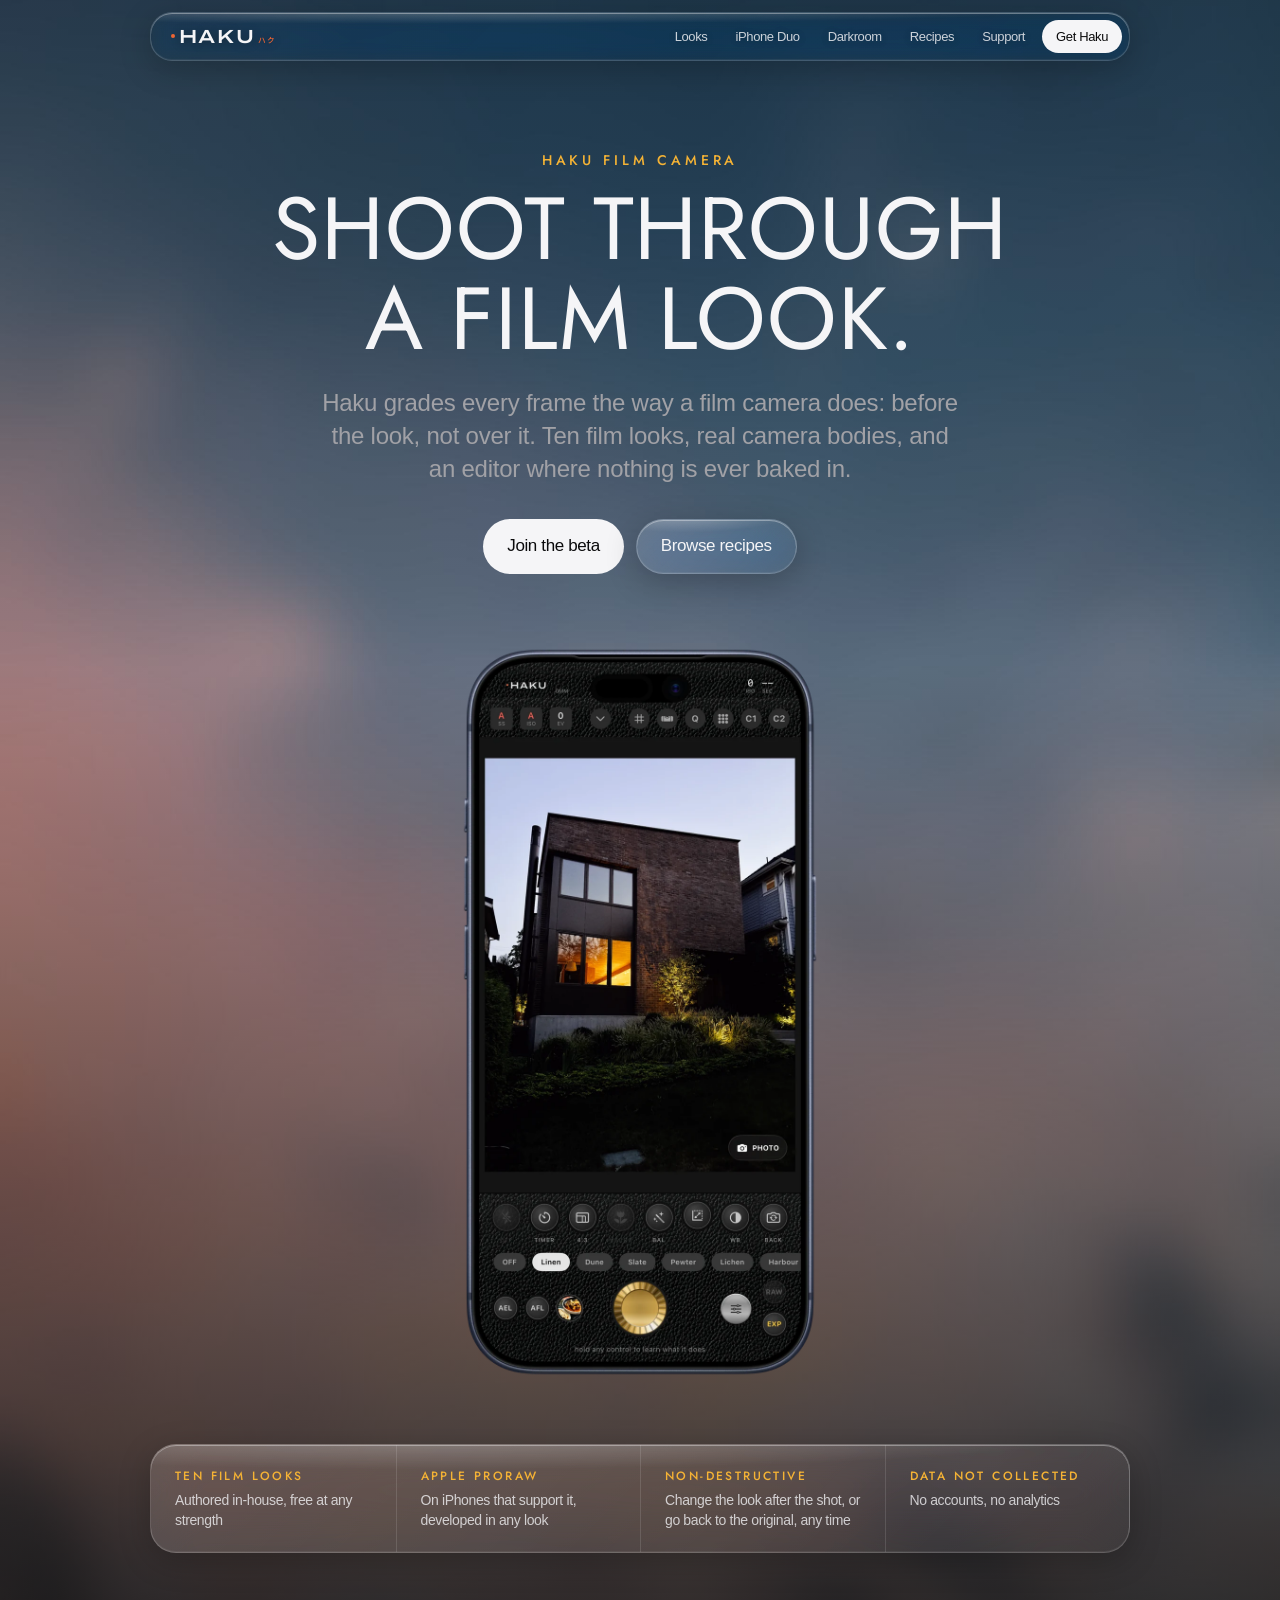
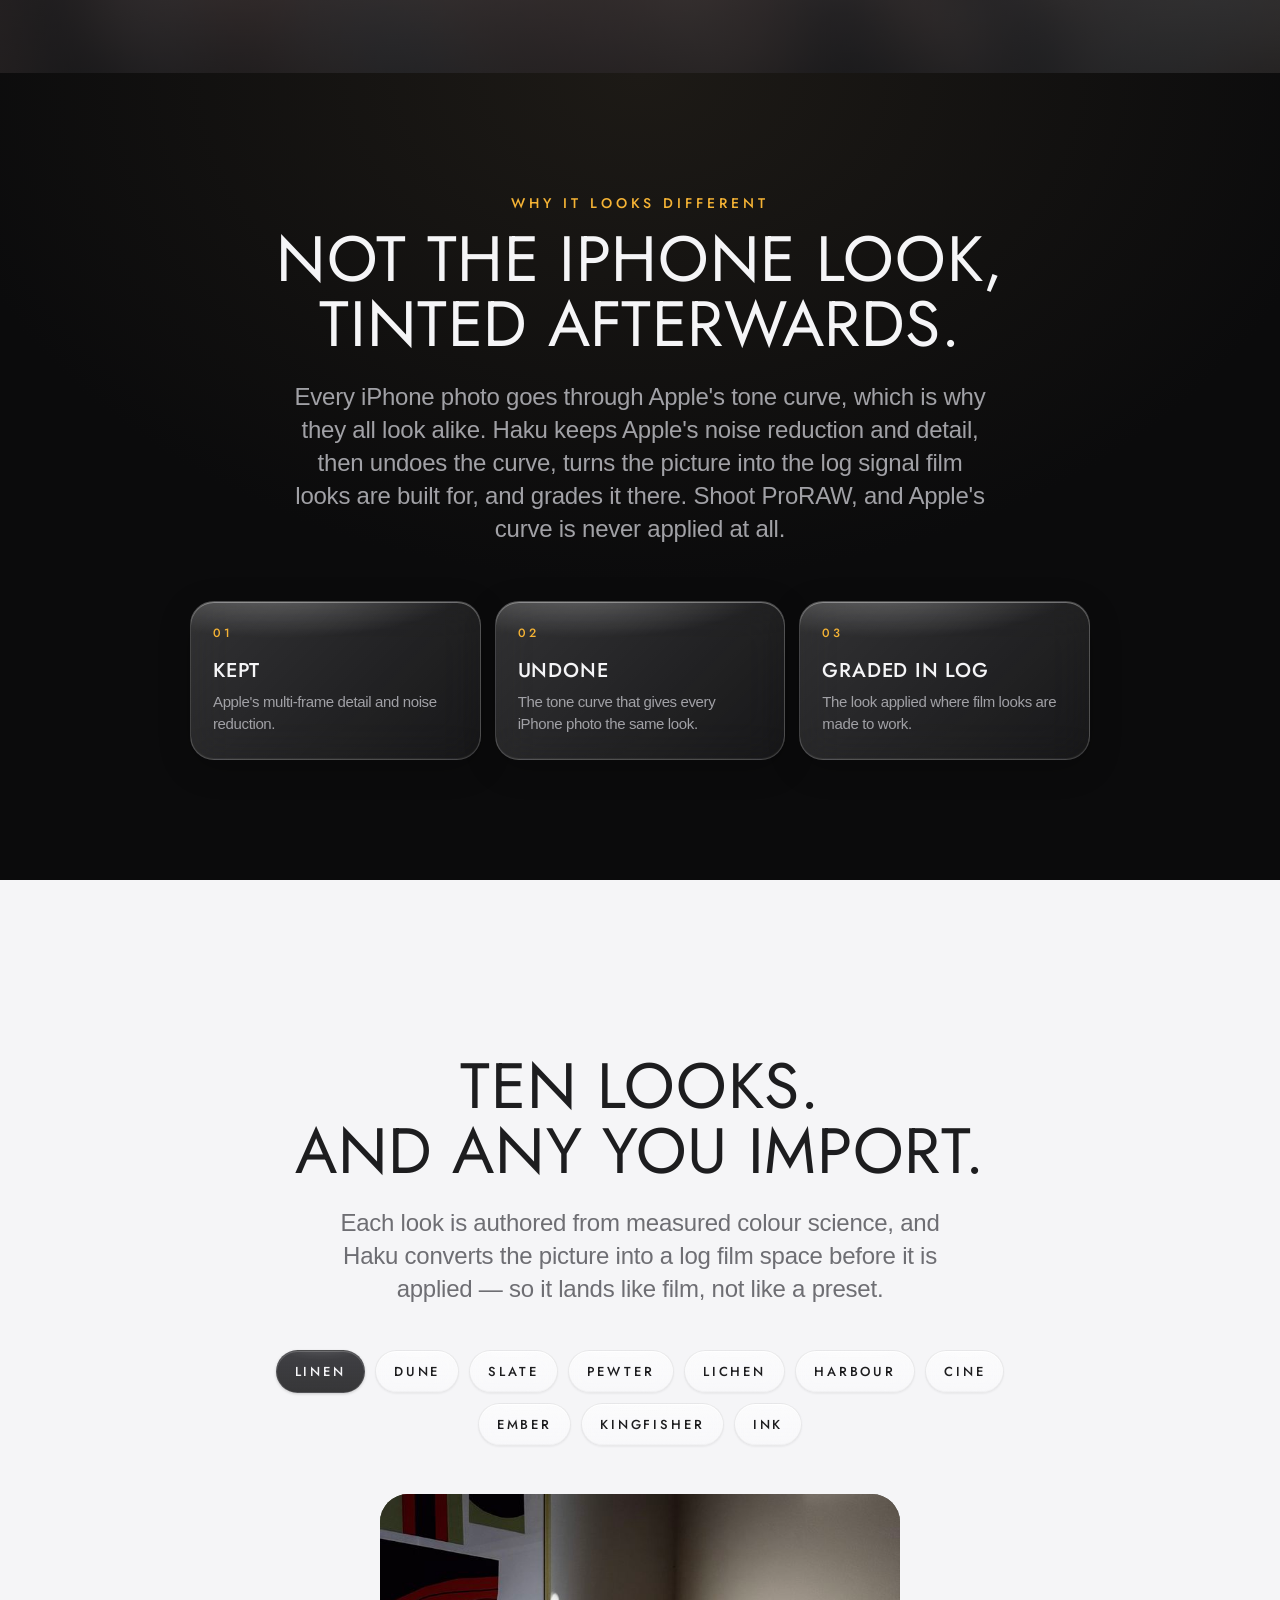
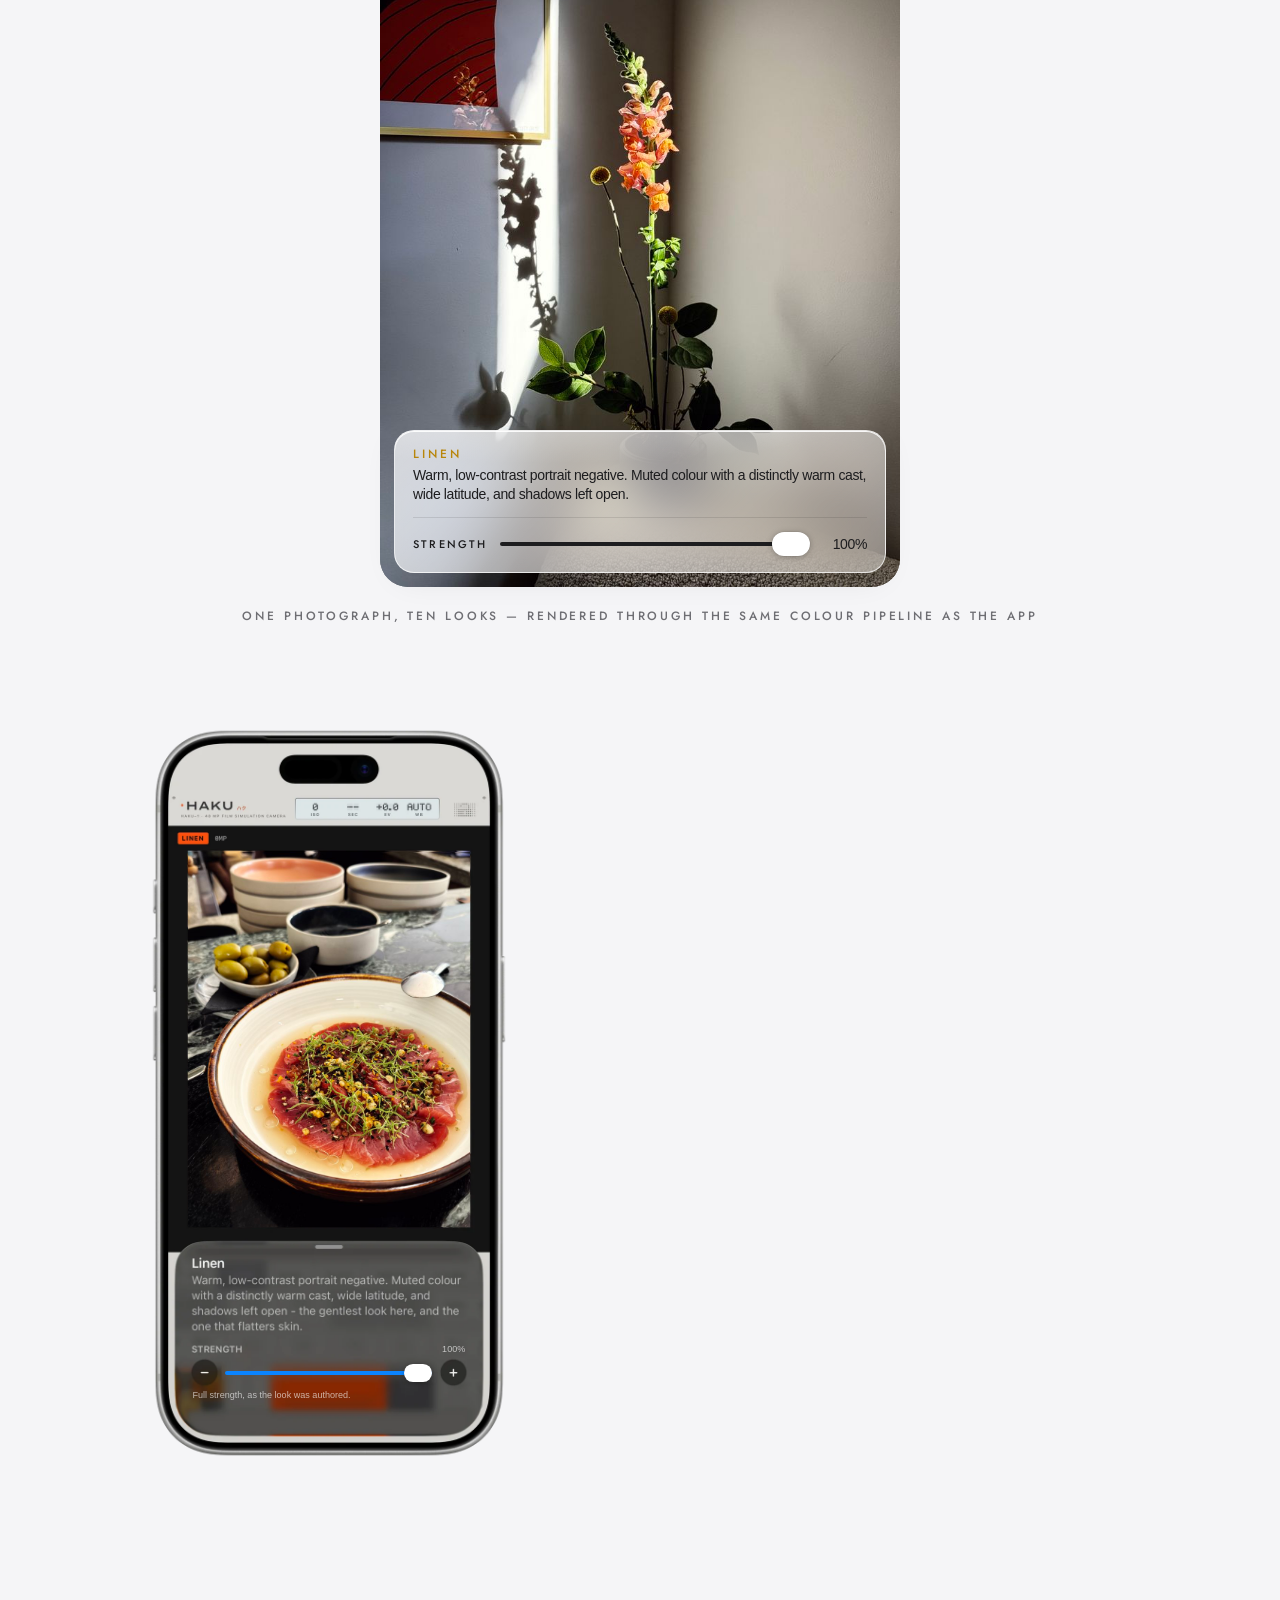
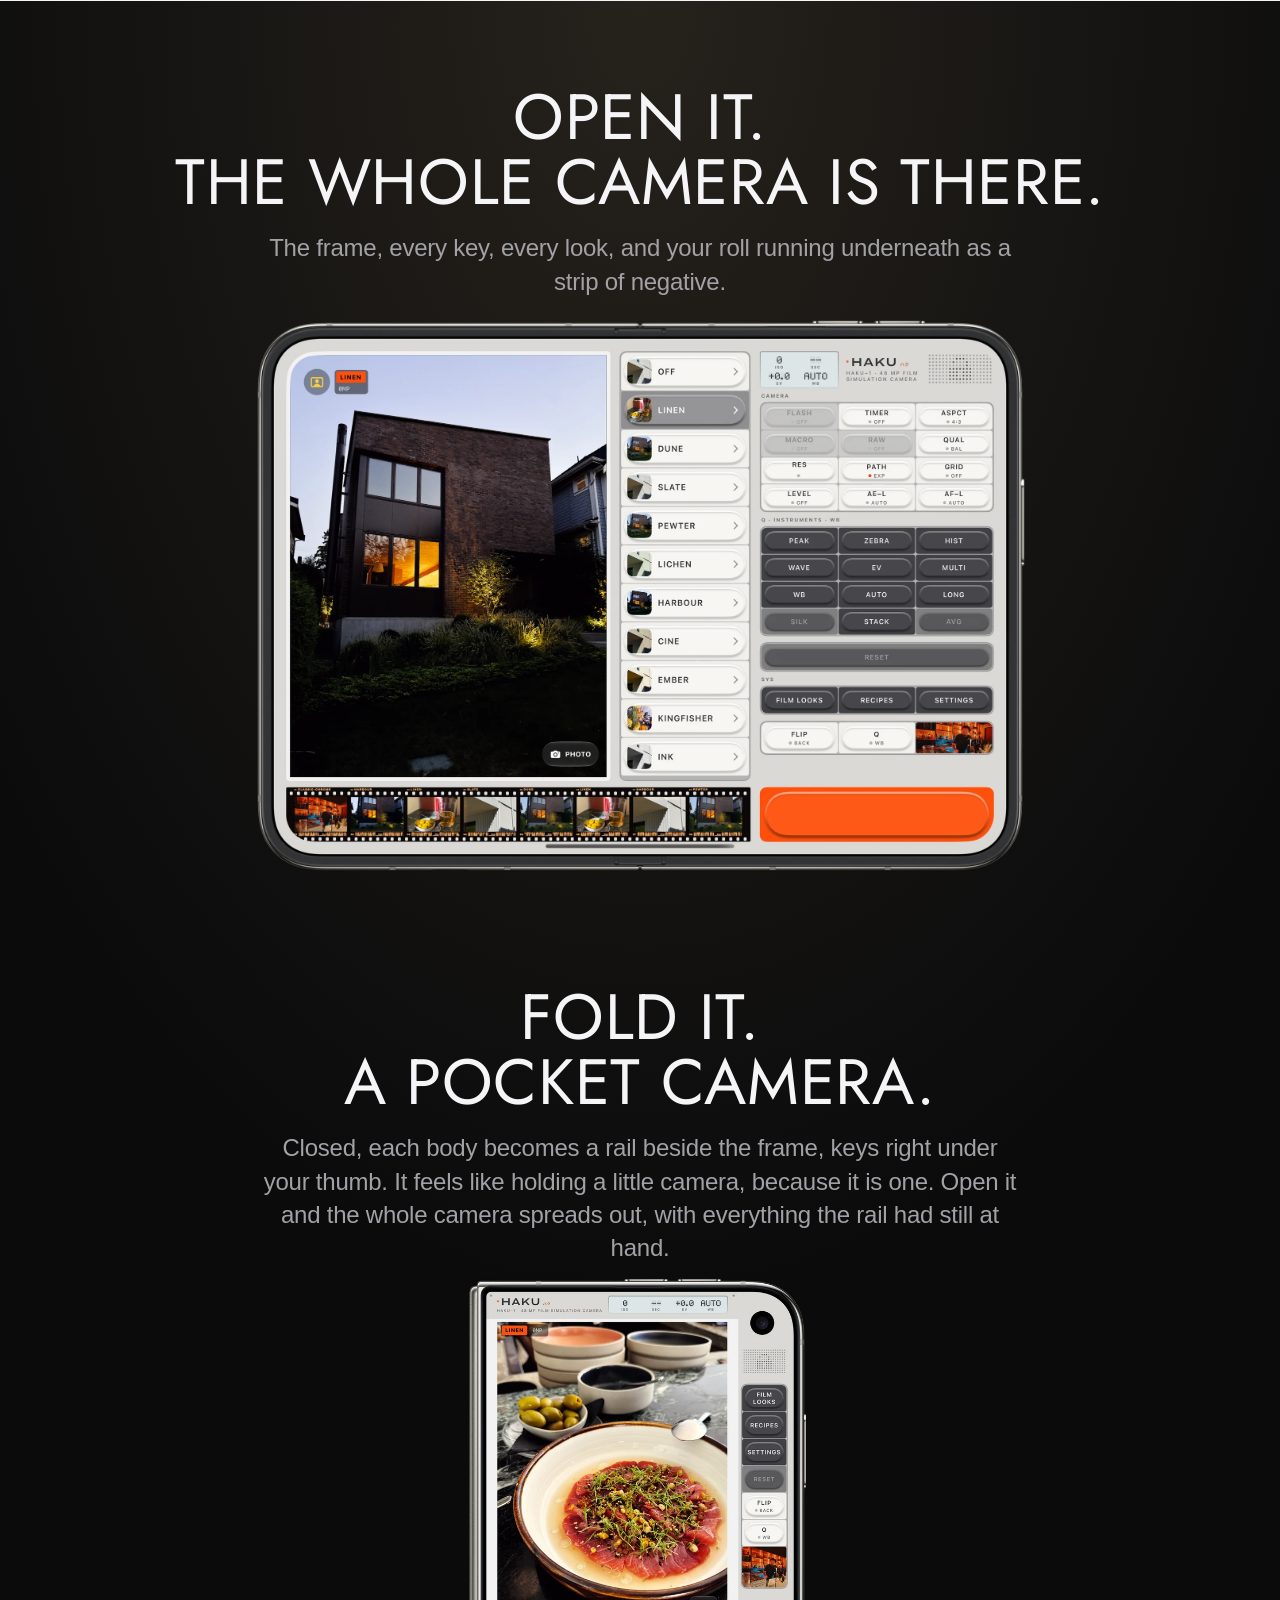
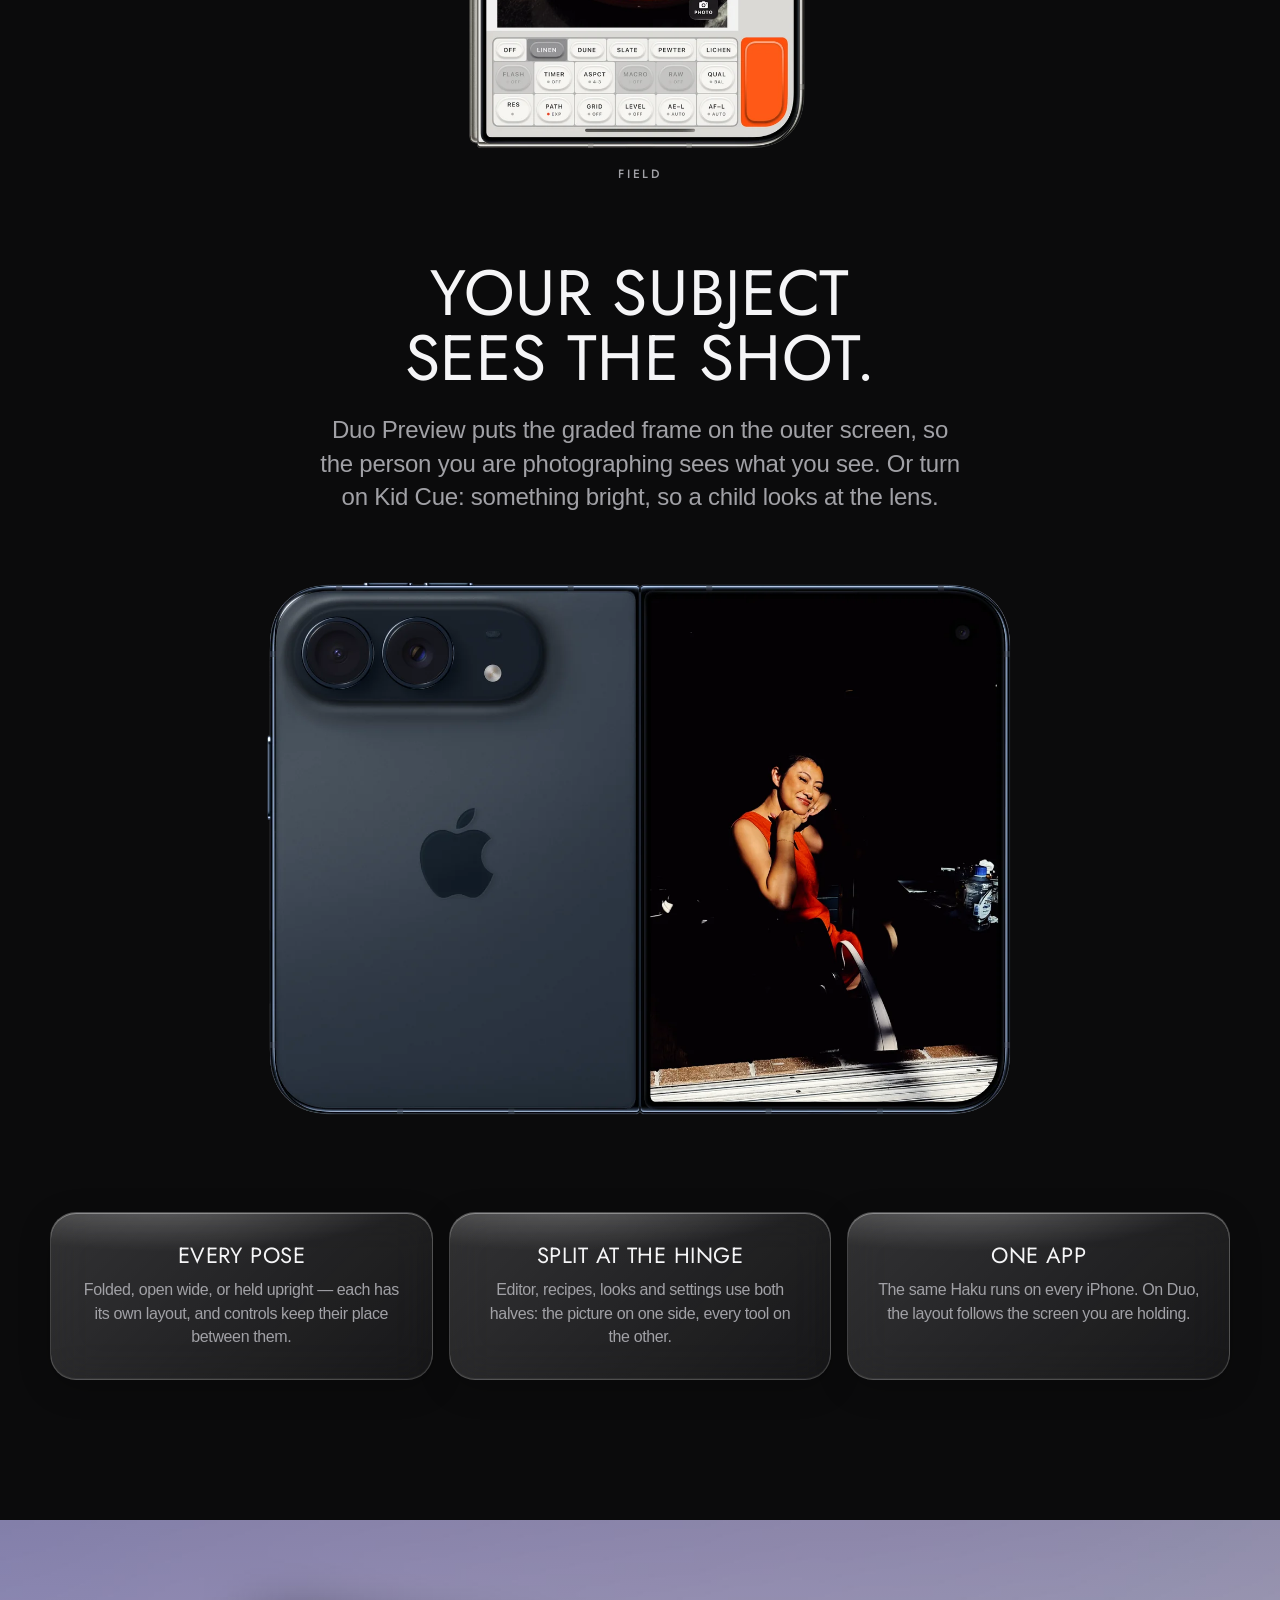
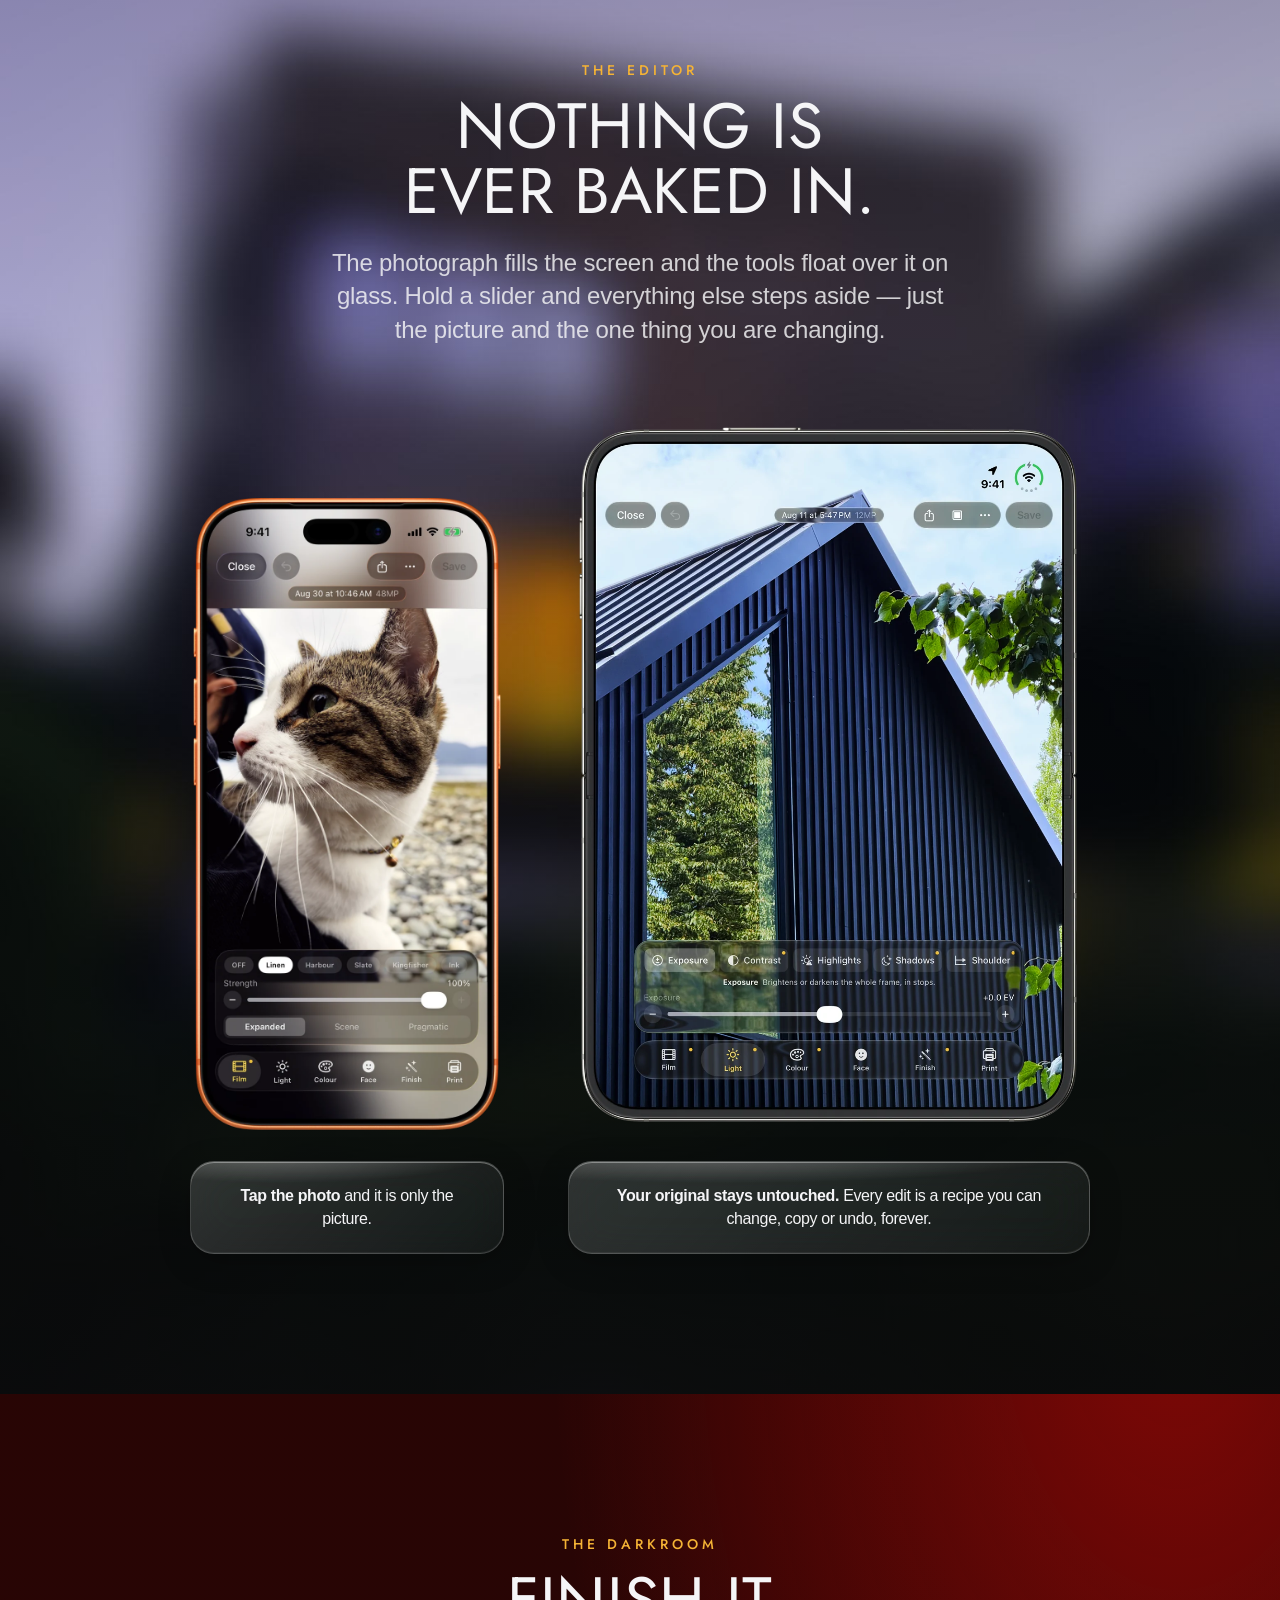
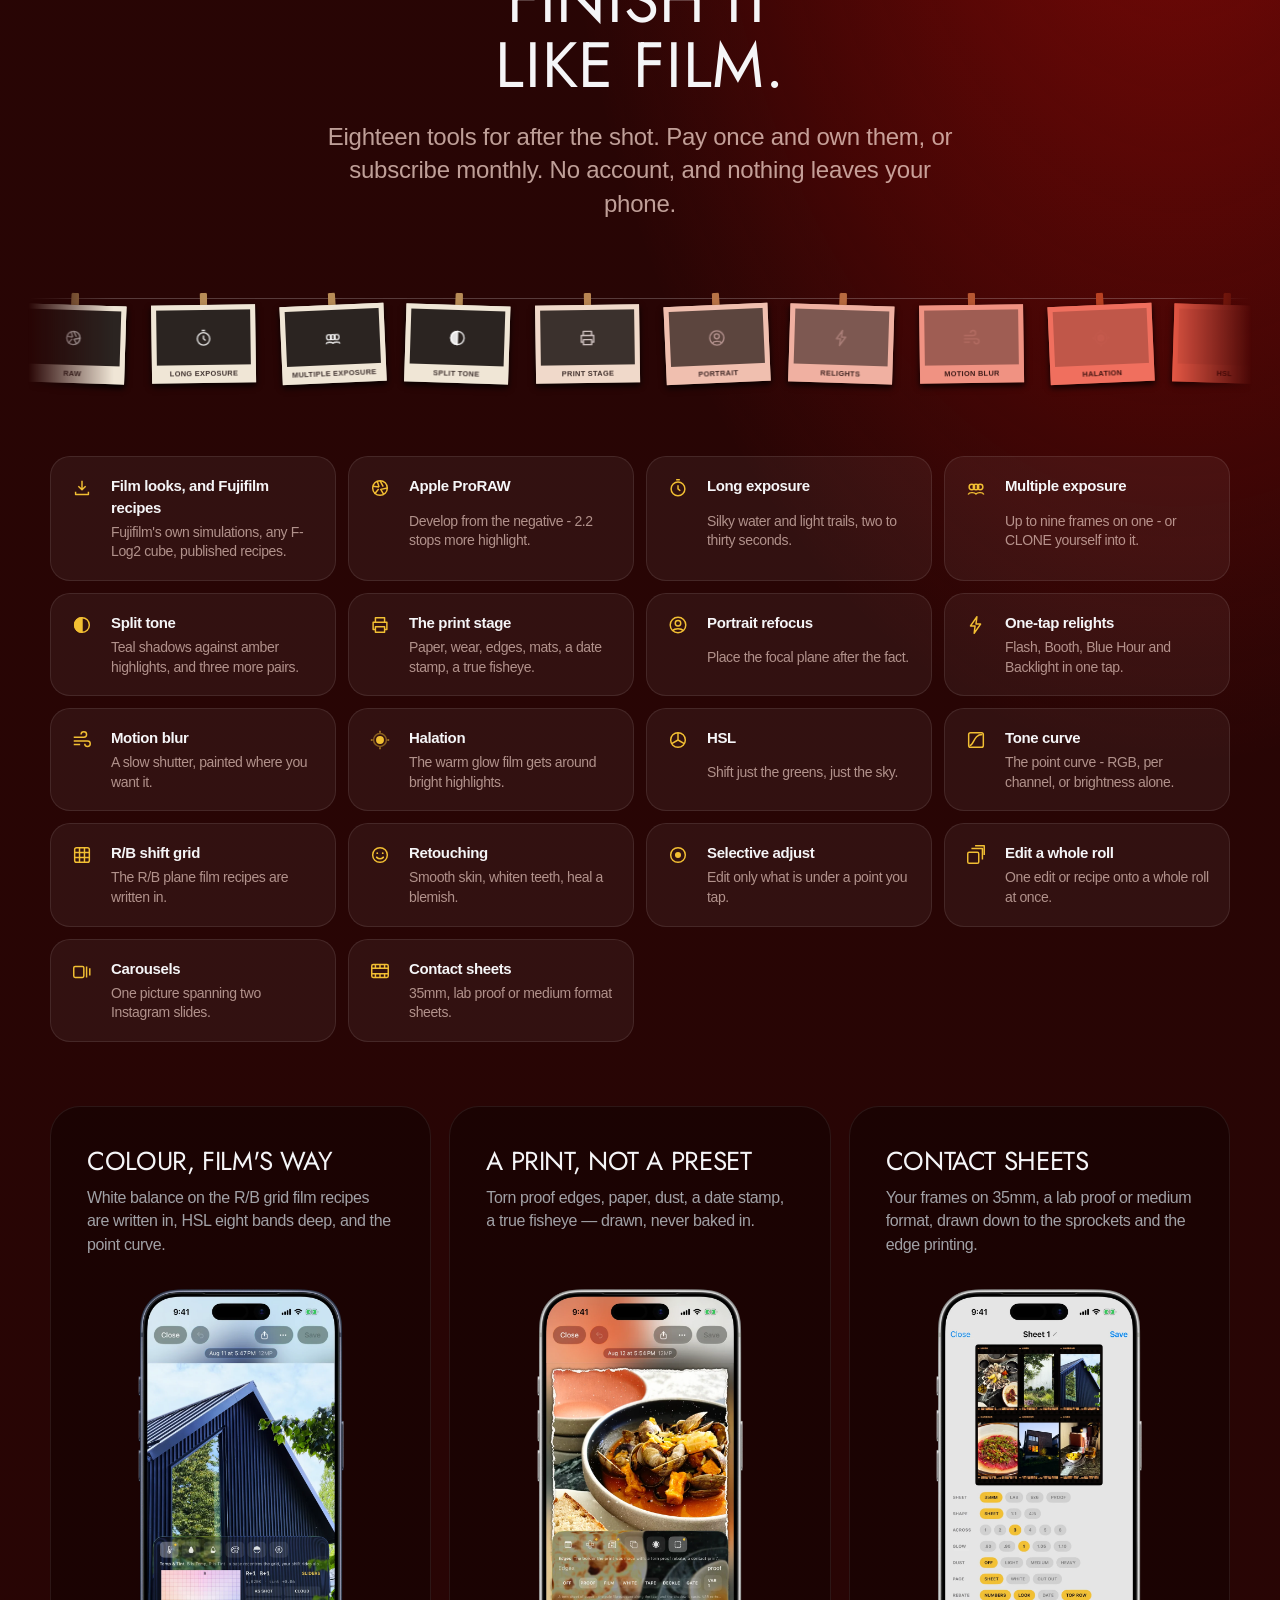
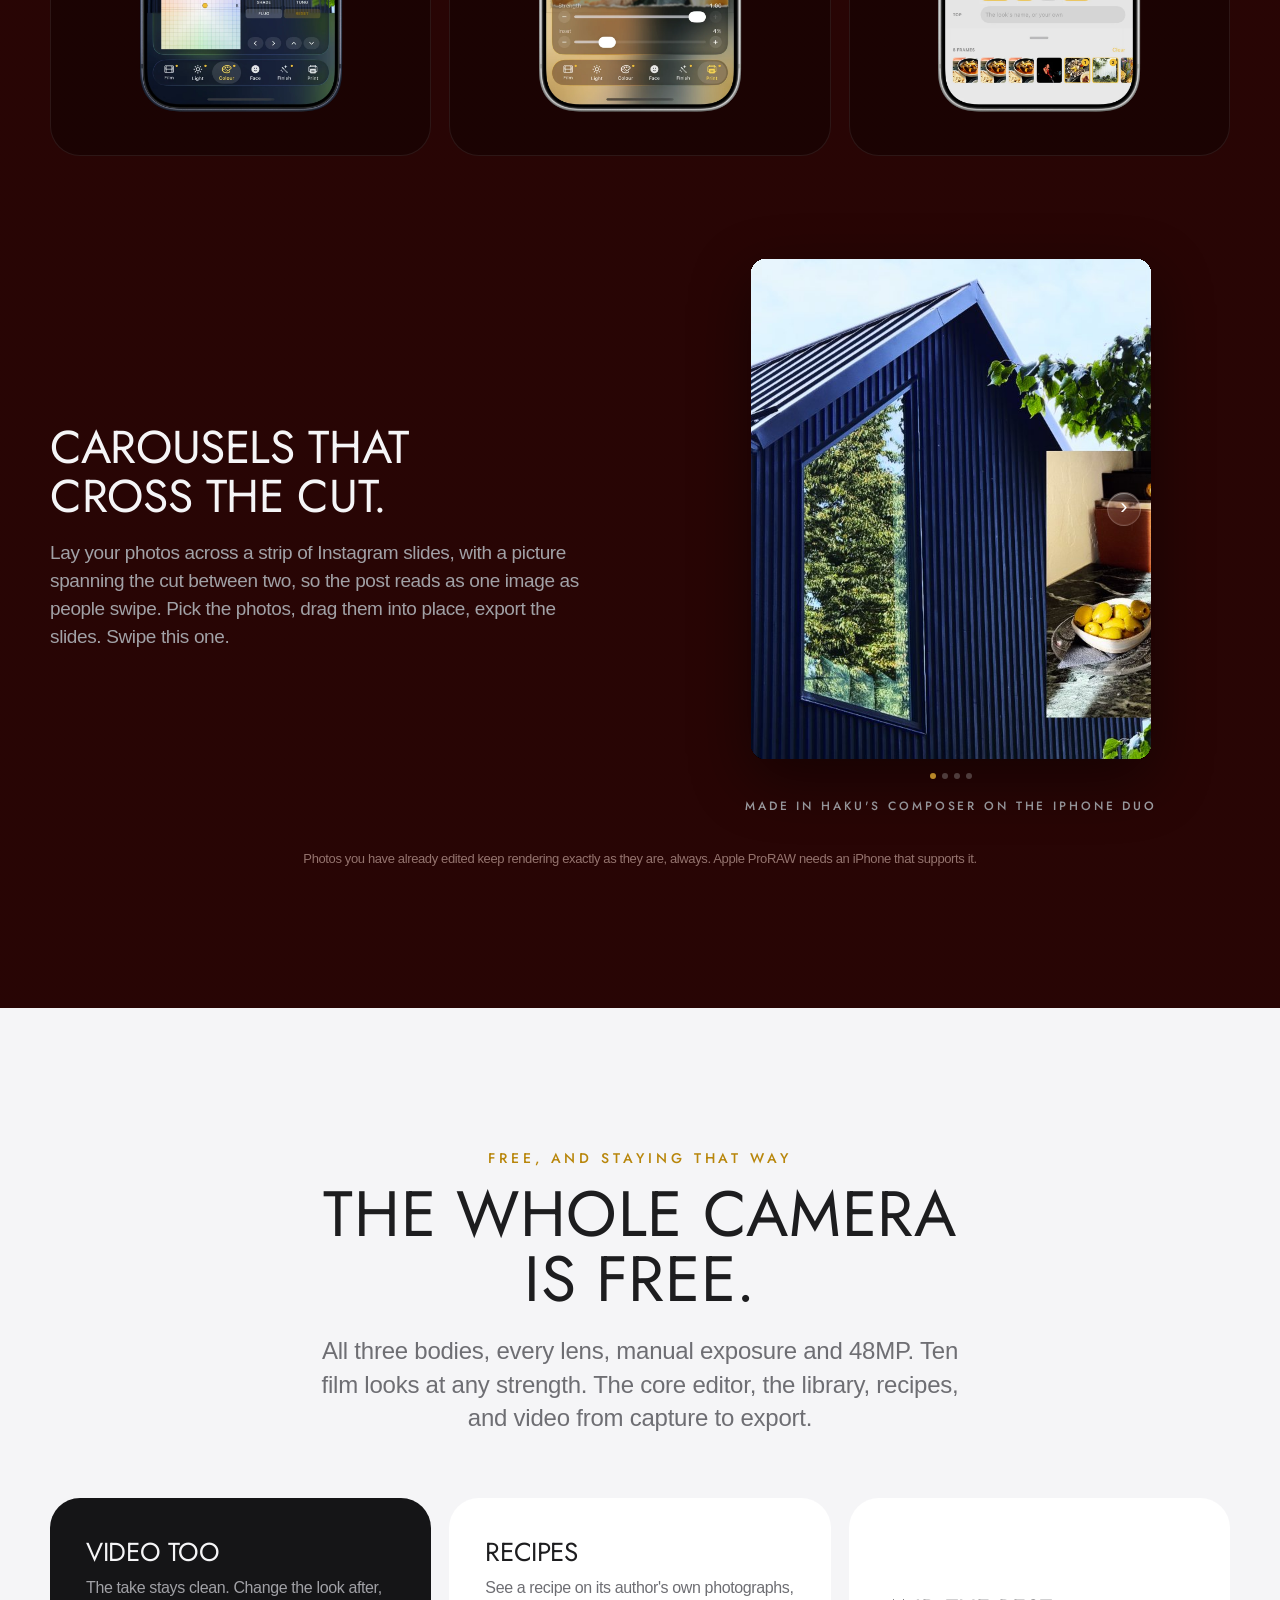
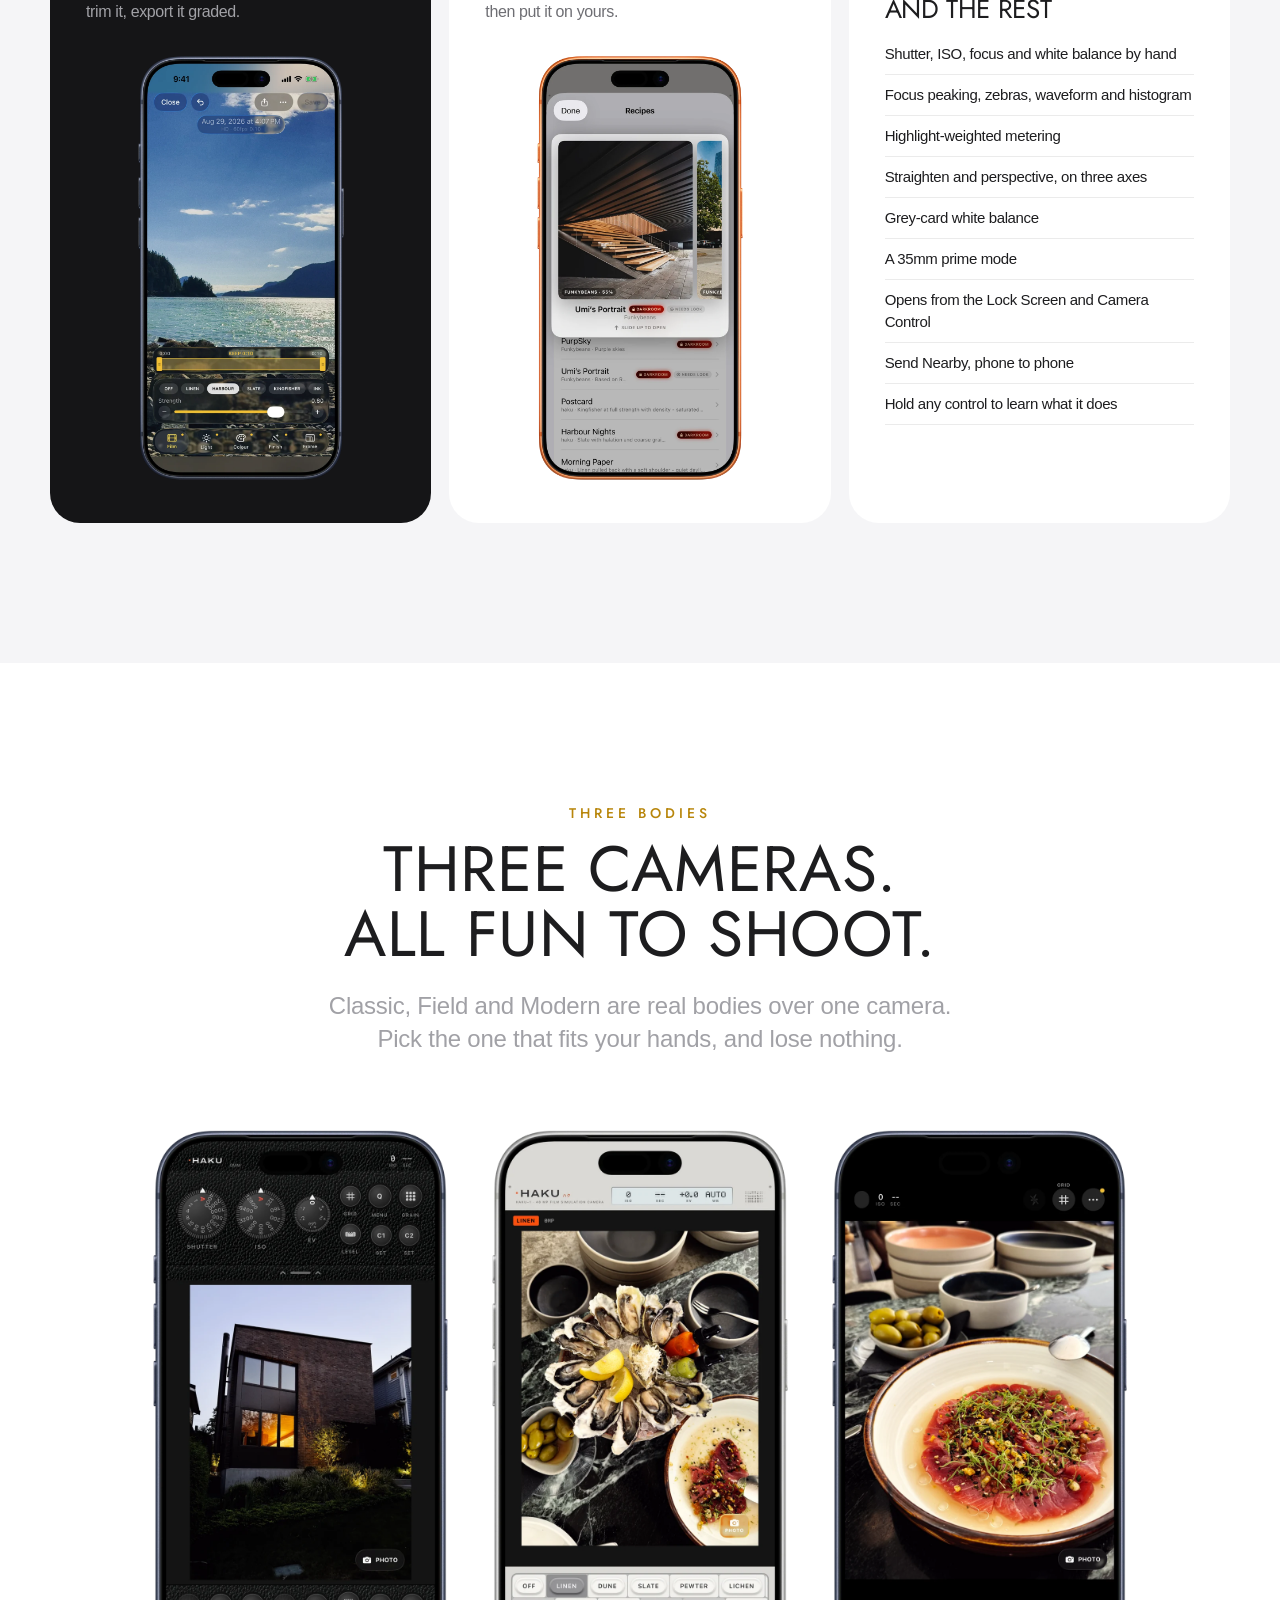
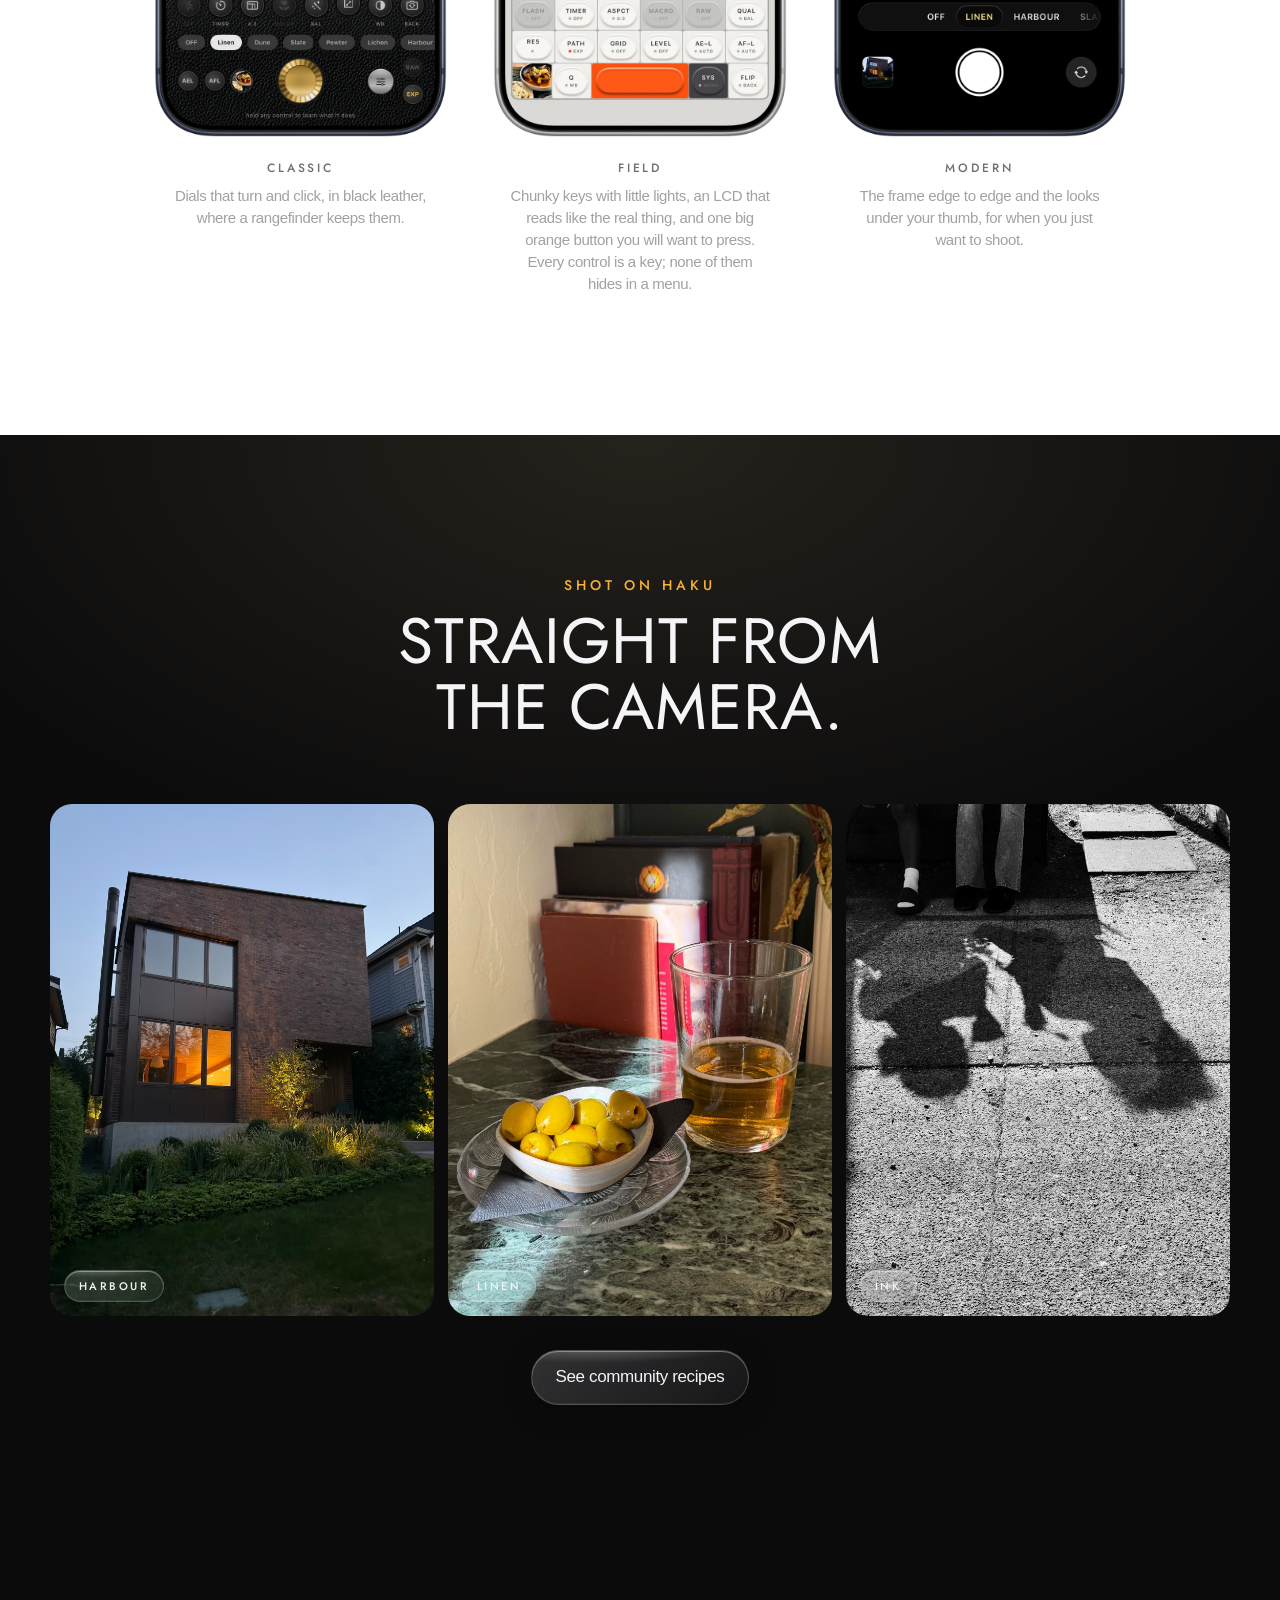
==== commit 71c794a9: "Device images with the new wordmark: the bodies, the strength phone, the Duo open and folded Co-Auth" ====
--- a/index.html
+++ b/index.html
@@ -7,7 +7,7 @@
 <meta name="description" content="Haku is a film camera for iPhone and iPhone Duo: ten film looks, real camera bodies, and an editor where nothing is ever baked in.">
 <meta property="og:title" content="Haku — shoot through a film look">
 <meta property="og:description" content="Ten film looks, three camera bodies, and an editor where nothing is ever baked in. Made for iPhone and iPhone Duo.">
-<meta property="og:image" content="https://hakufilmcamera.app/assets/duo-open-camera.webp?v=3">
+<meta property="og:image" content="https://hakufilmcamera.app/assets/duo-open-camera.webp?v=4">
 <meta name="theme-color" content="#0b0b0c">
 <link rel="icon" href="/assets/icon.png">
 <link rel="apple-touch-icon" href="/assets/icon.png">
@@ -492,7 +492,7 @@
       <a class="btn solid" href="https://testflight.apple.com/join/Hw6nSAq9">Join the beta</a>
       <a class="btn glass" href="/recipes/">Browse recipes</a>
     </div>
-    <img class="phone reveal" src="/assets/iphone-classic.webp" width="760" height="1554"
+    <img class="phone reveal" src="/assets/iphone-classic.webp?v=2" width="760" height="1554"
          alt="Haku's Classic body on iPhone, a house at dusk in the viewfinder">
     <div class="glance glass reveal">
       <div><b>Ten film looks</b>Authored in-house, free at any strength</div>
@@ -560,7 +560,7 @@
     <p class="cap center" style="margin-top: 20px">One photograph, ten looks — rendered through the same colour pipeline as the app</p>
     <div class="split" style="margin-top: clamp(48px, 8vw, 100px)">
       <div class="phone live-phone reveal">
-        <img src="/assets/iphone-looks-live.webp" width="760" height="1554" loading="lazy"
+        <img src="/assets/iphone-looks-live.webp?v=2" width="760" height="1554" loading="lazy"
              alt="Haku's Field body with Linen's sheet open over a plate of crudo">
         <div class="vf" aria-hidden="true">
           <img src="/assets/strength/original.jpg?v=1" width="750" height="1000" loading="lazy" alt="">
@@ -596,7 +596,7 @@
         of negative.</p>
     </div>
     <div class="duo-devices">
-      <img class="open" src="/assets/duo-open-camera.webp?v=3" width="2000" height="1453"
+      <img class="open" src="/assets/duo-open-camera.webp?v=4" width="2000" height="1453"
            alt="Haku's Field body on an open iPhone Duo">
     </div>
   </div>
@@ -608,11 +608,11 @@
         spreads out, with everything the rail had still at hand.</p>
     </div>
     <div class="folded">
-      <figure class="side c"><img src="/assets/duo-closed-classic.webp" width="640" height="892"
+      <figure class="side c"><img src="/assets/duo-closed-classic.webp?v=2" width="640" height="892"
         alt="Classic body on the folded iPhone Duo"><figcaption>Classic</figcaption></figure>
-      <figure class="mid"><img src="/assets/duo-closed-field.webp" width="640" height="892"
+      <figure class="mid"><img src="/assets/duo-closed-field.webp?v=2" width="640" height="892"
         alt="Field body on the folded iPhone Duo"><figcaption>Field</figcaption></figure>
-      <figure class="side m"><img src="/assets/duo-closed-modern.webp" width="640" height="892"
+      <figure class="side m"><img src="/assets/duo-closed-modern.webp?v=2" width="640" height="892"
         alt="Modern body on the folded iPhone Duo"><figcaption>Modern</figcaption></figure>
     </div>
   </div>
@@ -755,9 +755,9 @@
     <p class="lede reveal d2">Classic, Field and Modern are real bodies over one camera.
       Pick the one that fits your hands, and lose nothing.</p>
     <div class="bodies">
-      <figure class="reveal"><img src="/assets/iphone-classic-dials.webp" width="760" height="1554" loading="lazy" alt="Classic body with its shutter, ISO and EV dials">
+      <figure class="reveal"><img src="/assets/iphone-classic-dials.webp?v=2" width="760" height="1554" loading="lazy" alt="Classic body with its shutter, ISO and EV dials">
         <figcaption class="cap">Classic</figcaption><p class="dim">Dials that turn and click, in black leather, where a rangefinder keeps them.</p></figure>
-      <figure class="reveal d1"><img src="/assets/iphone-field.webp" width="760" height="1554" loading="lazy" alt="Field body">
+      <figure class="reveal d1"><img src="/assets/iphone-field.webp?v=2" width="760" height="1554" loading="lazy" alt="Field body">
         <figcaption class="cap">Field</figcaption><p class="dim">Chunky keys with little lights, an LCD that reads like the real thing, and one big orange button you will want to press. Every control is a key; none of them hides in a menu.</p></figure>
       <figure class="reveal d2"><img src="/assets/iphone-modern.webp?v=2" width="760" height="1554" loading="lazy" alt="Modern body, the viewfinder on a plate of crudo with the look strip under it">
         <figcaption class="cap">Modern</figcaption><p class="dim">The frame edge to edge and the looks under your thumb, for when you just want to shoot.</p></figure>
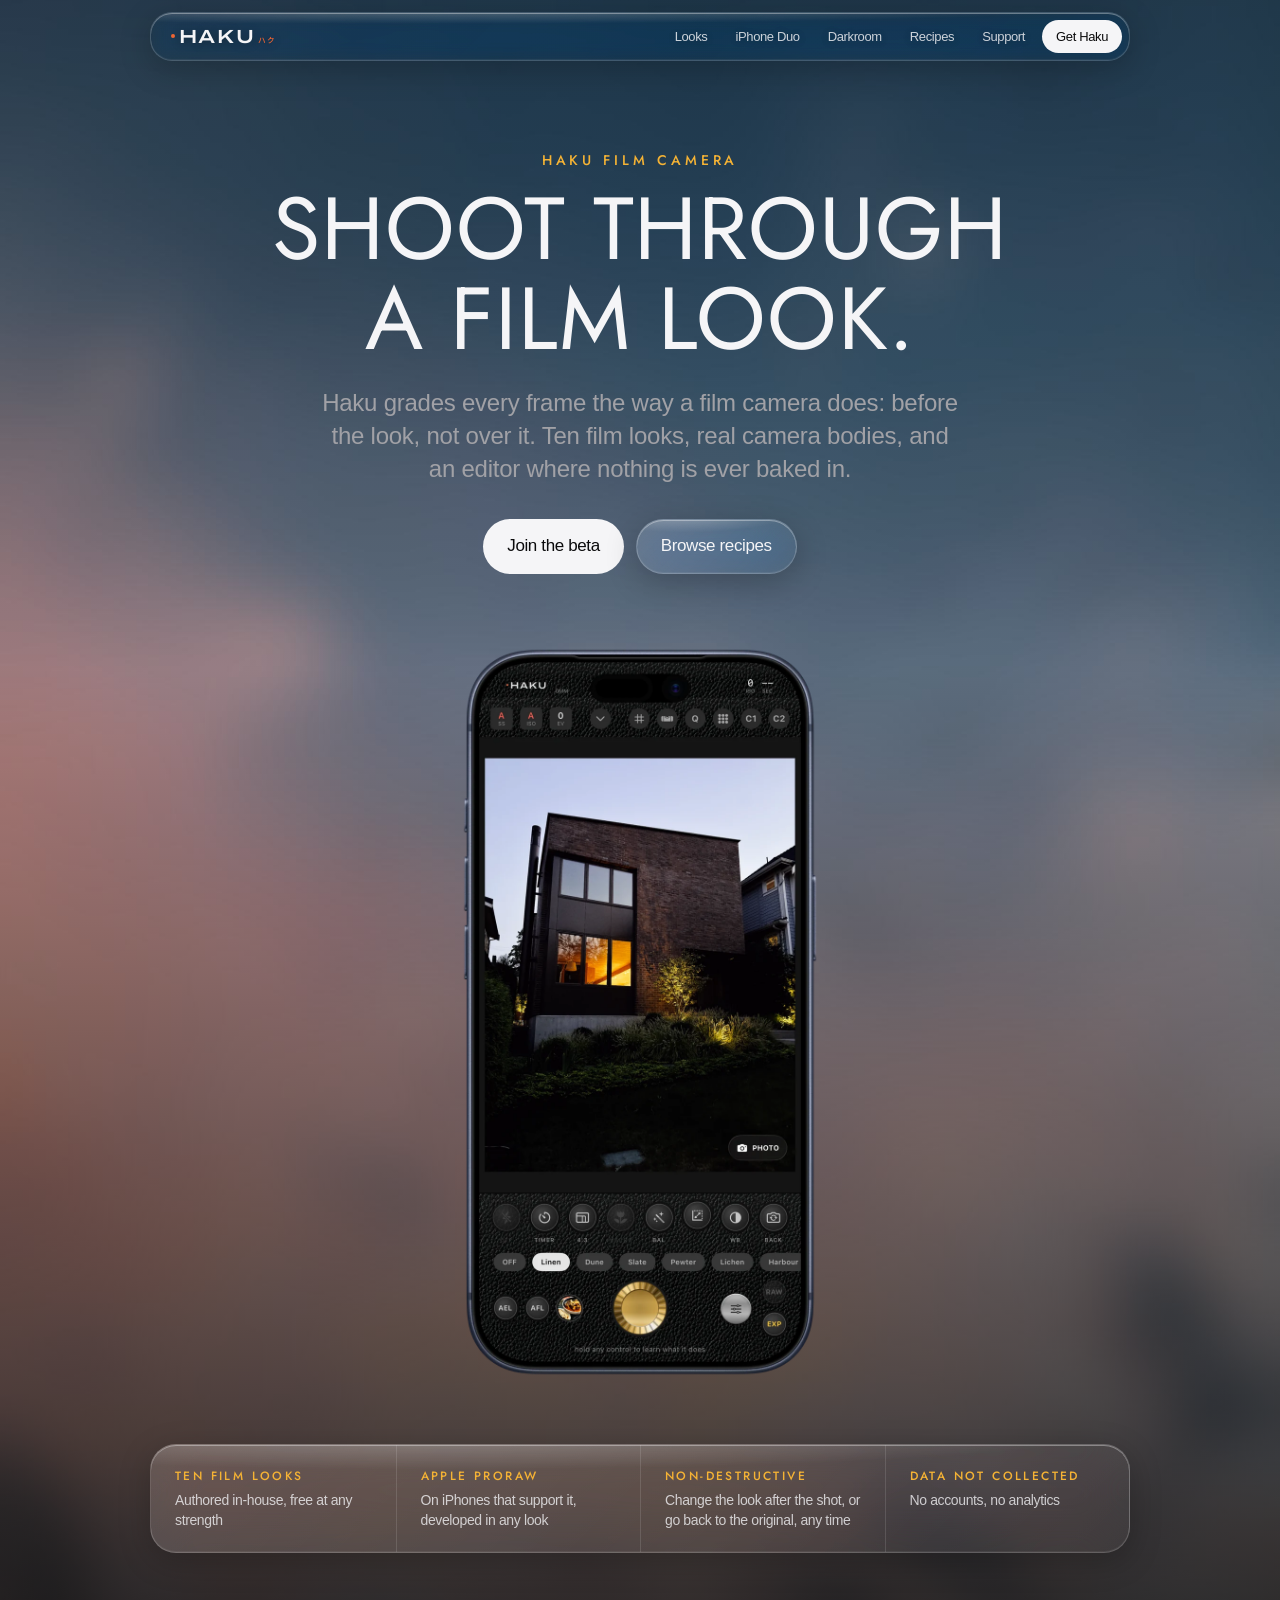
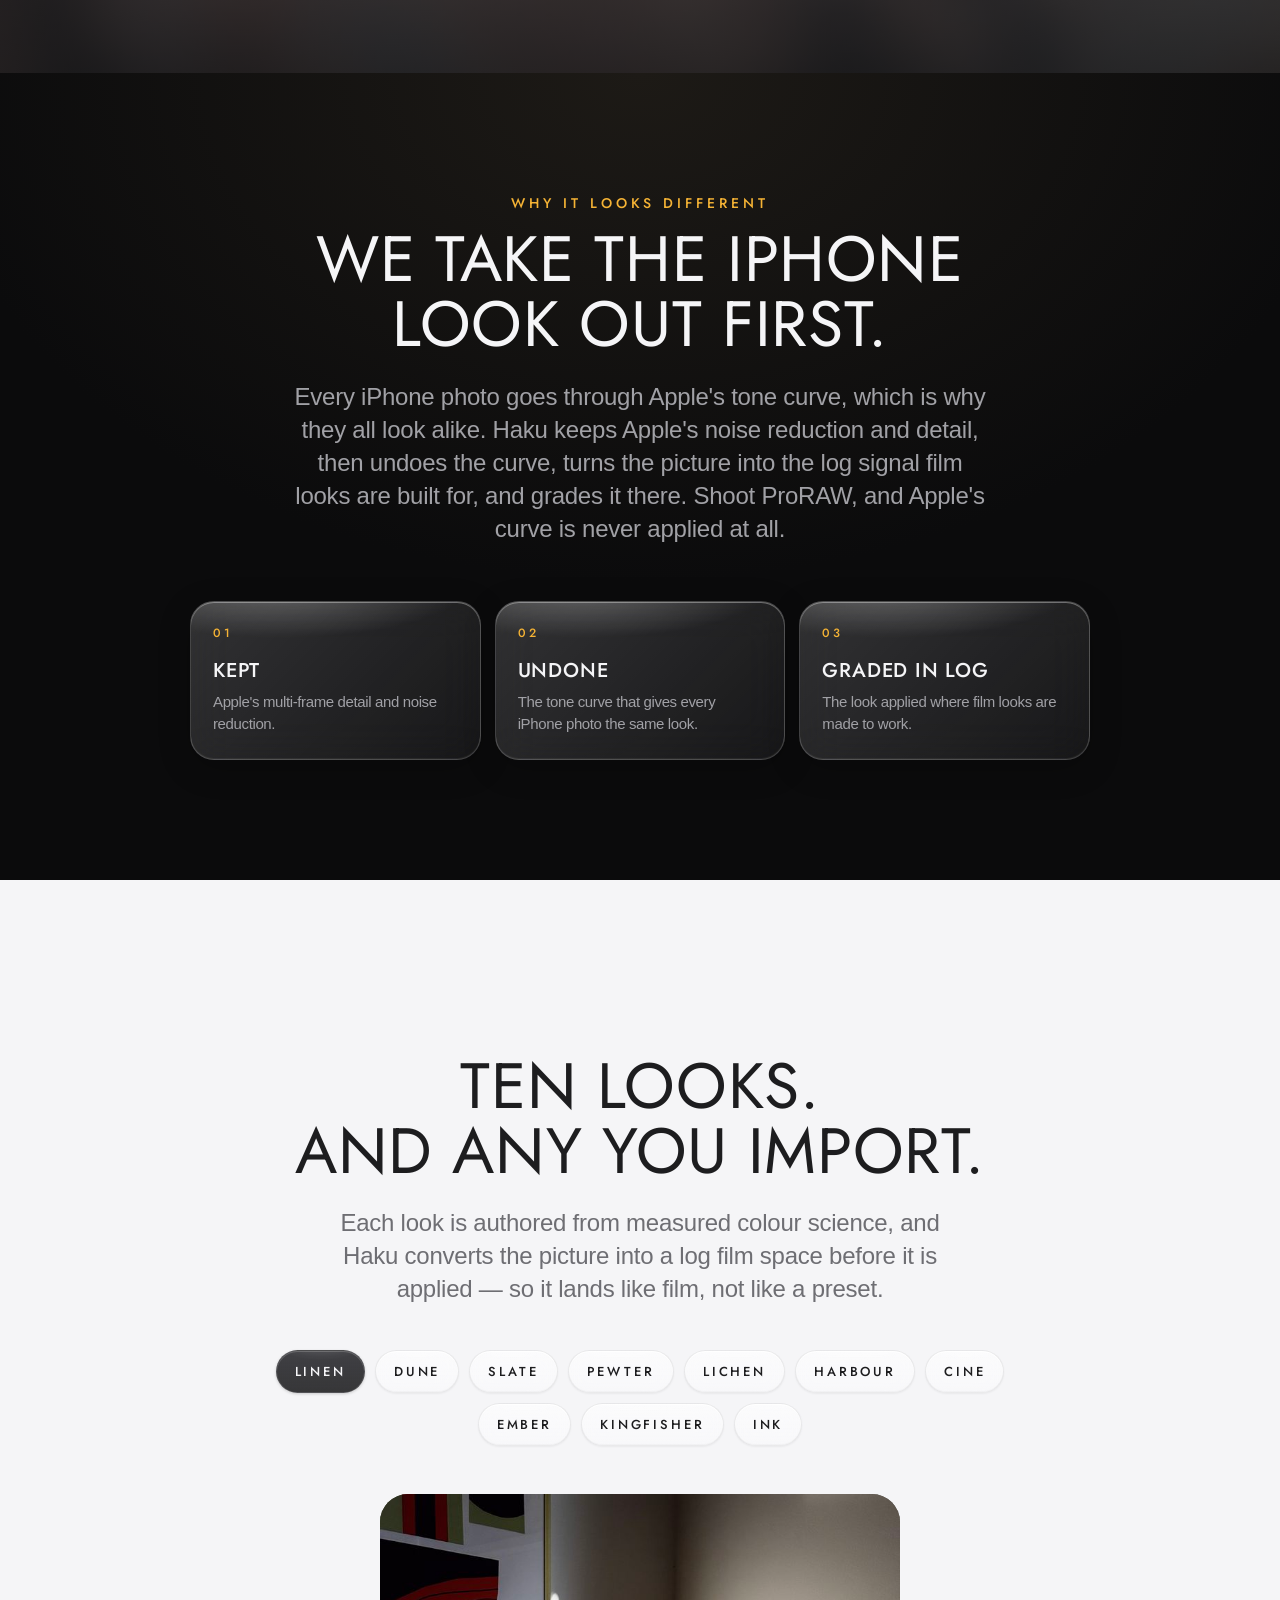
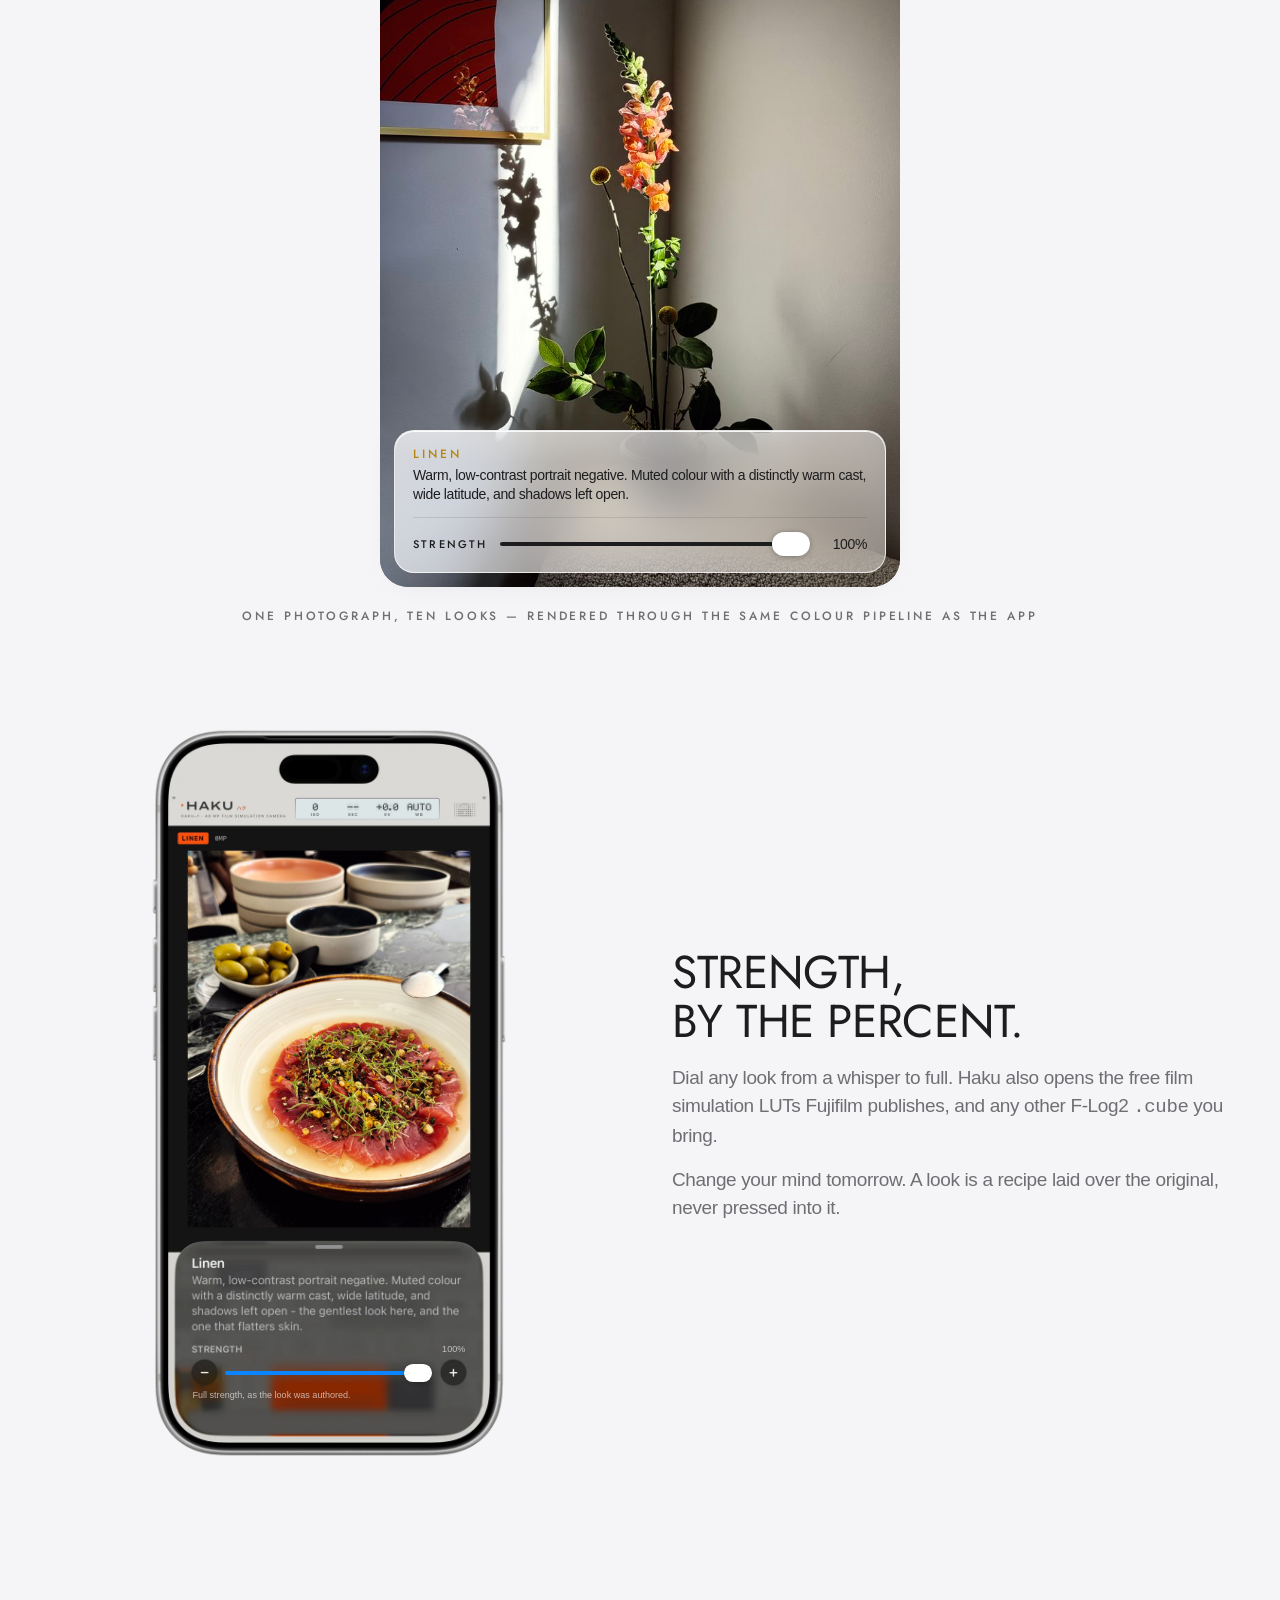
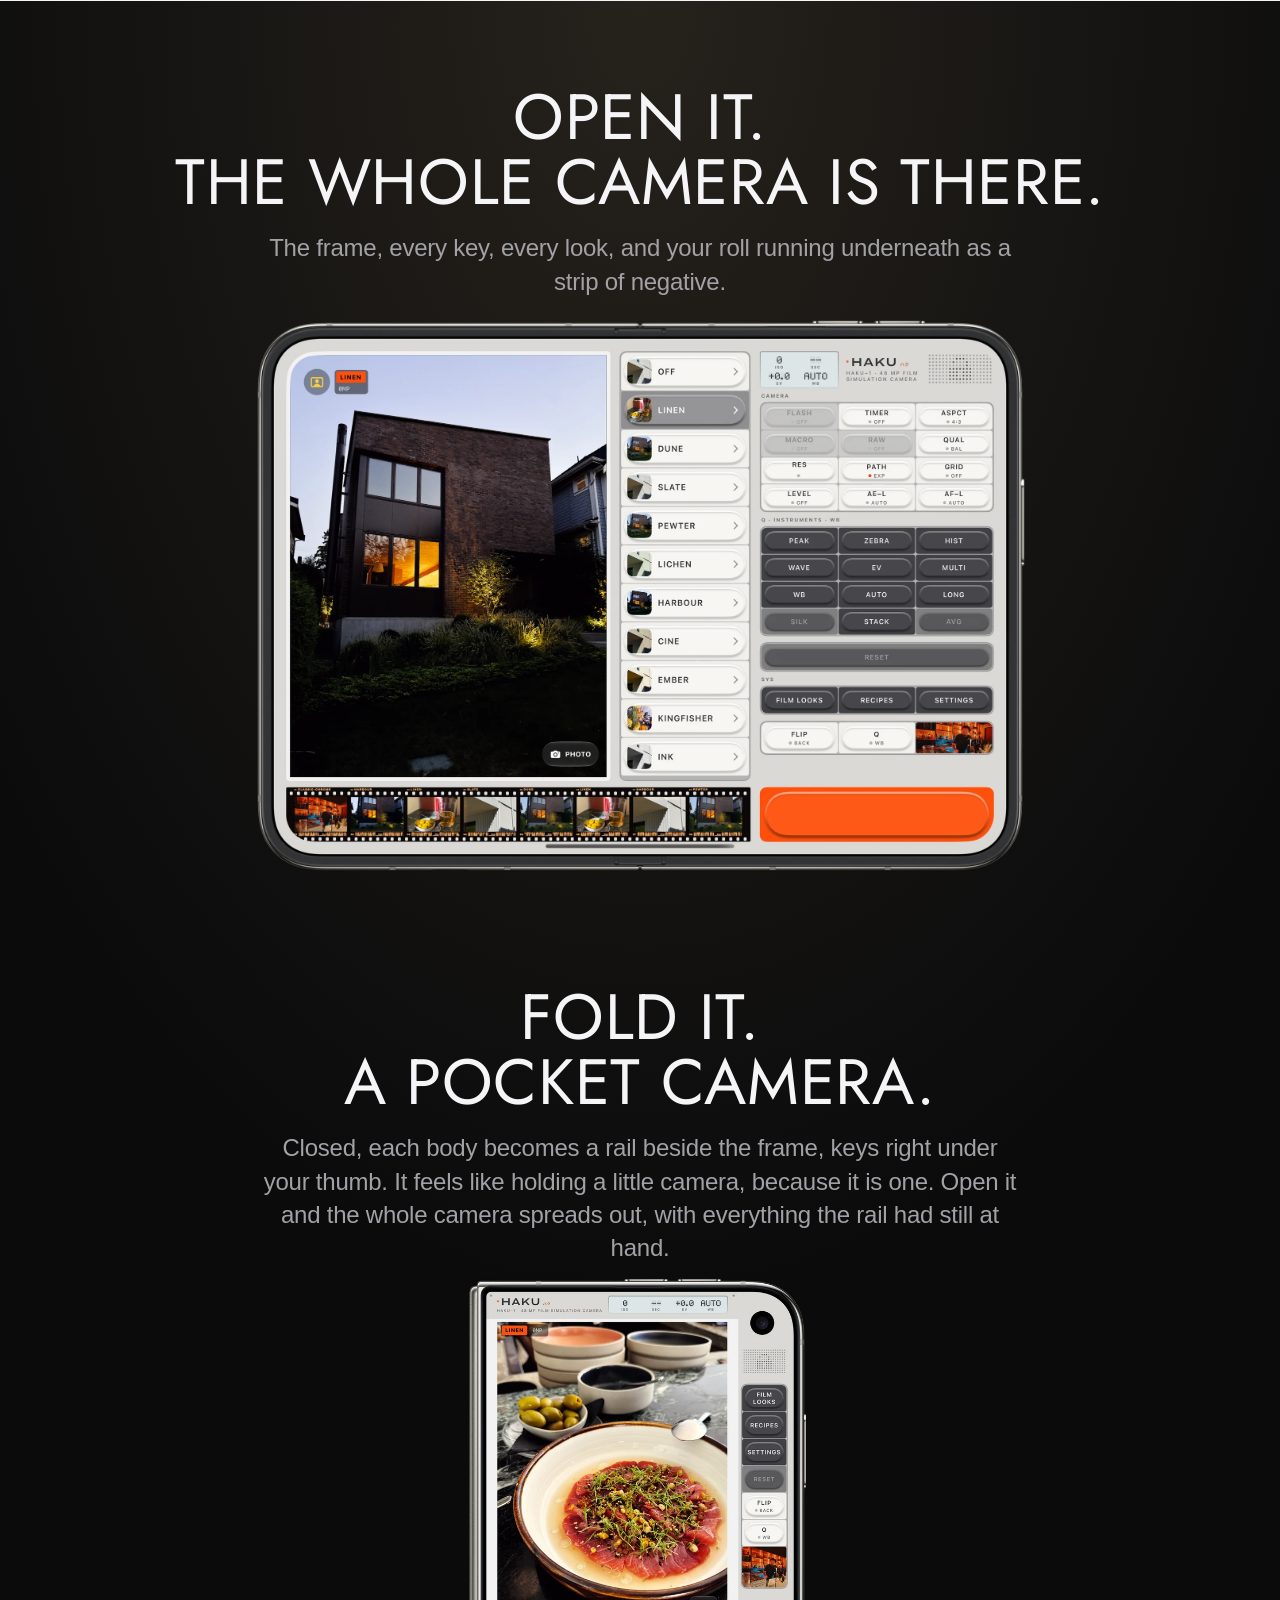
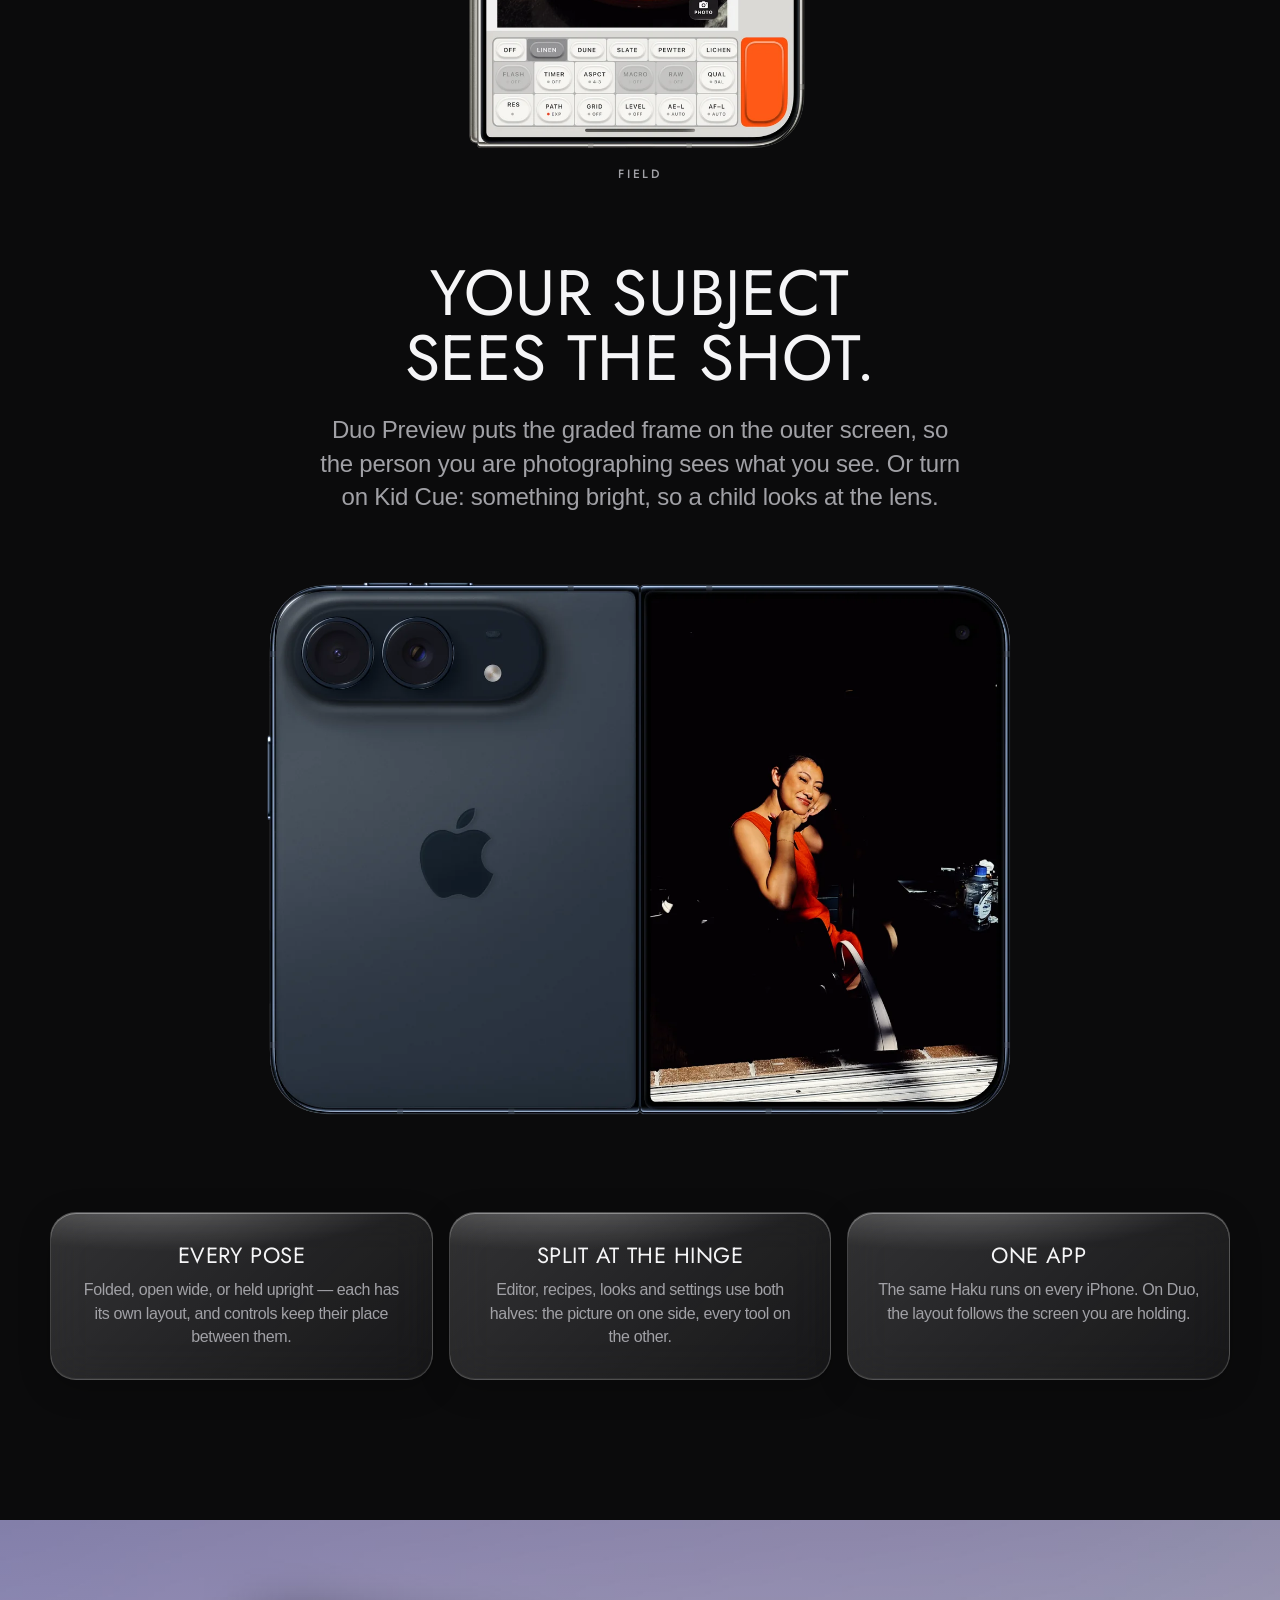
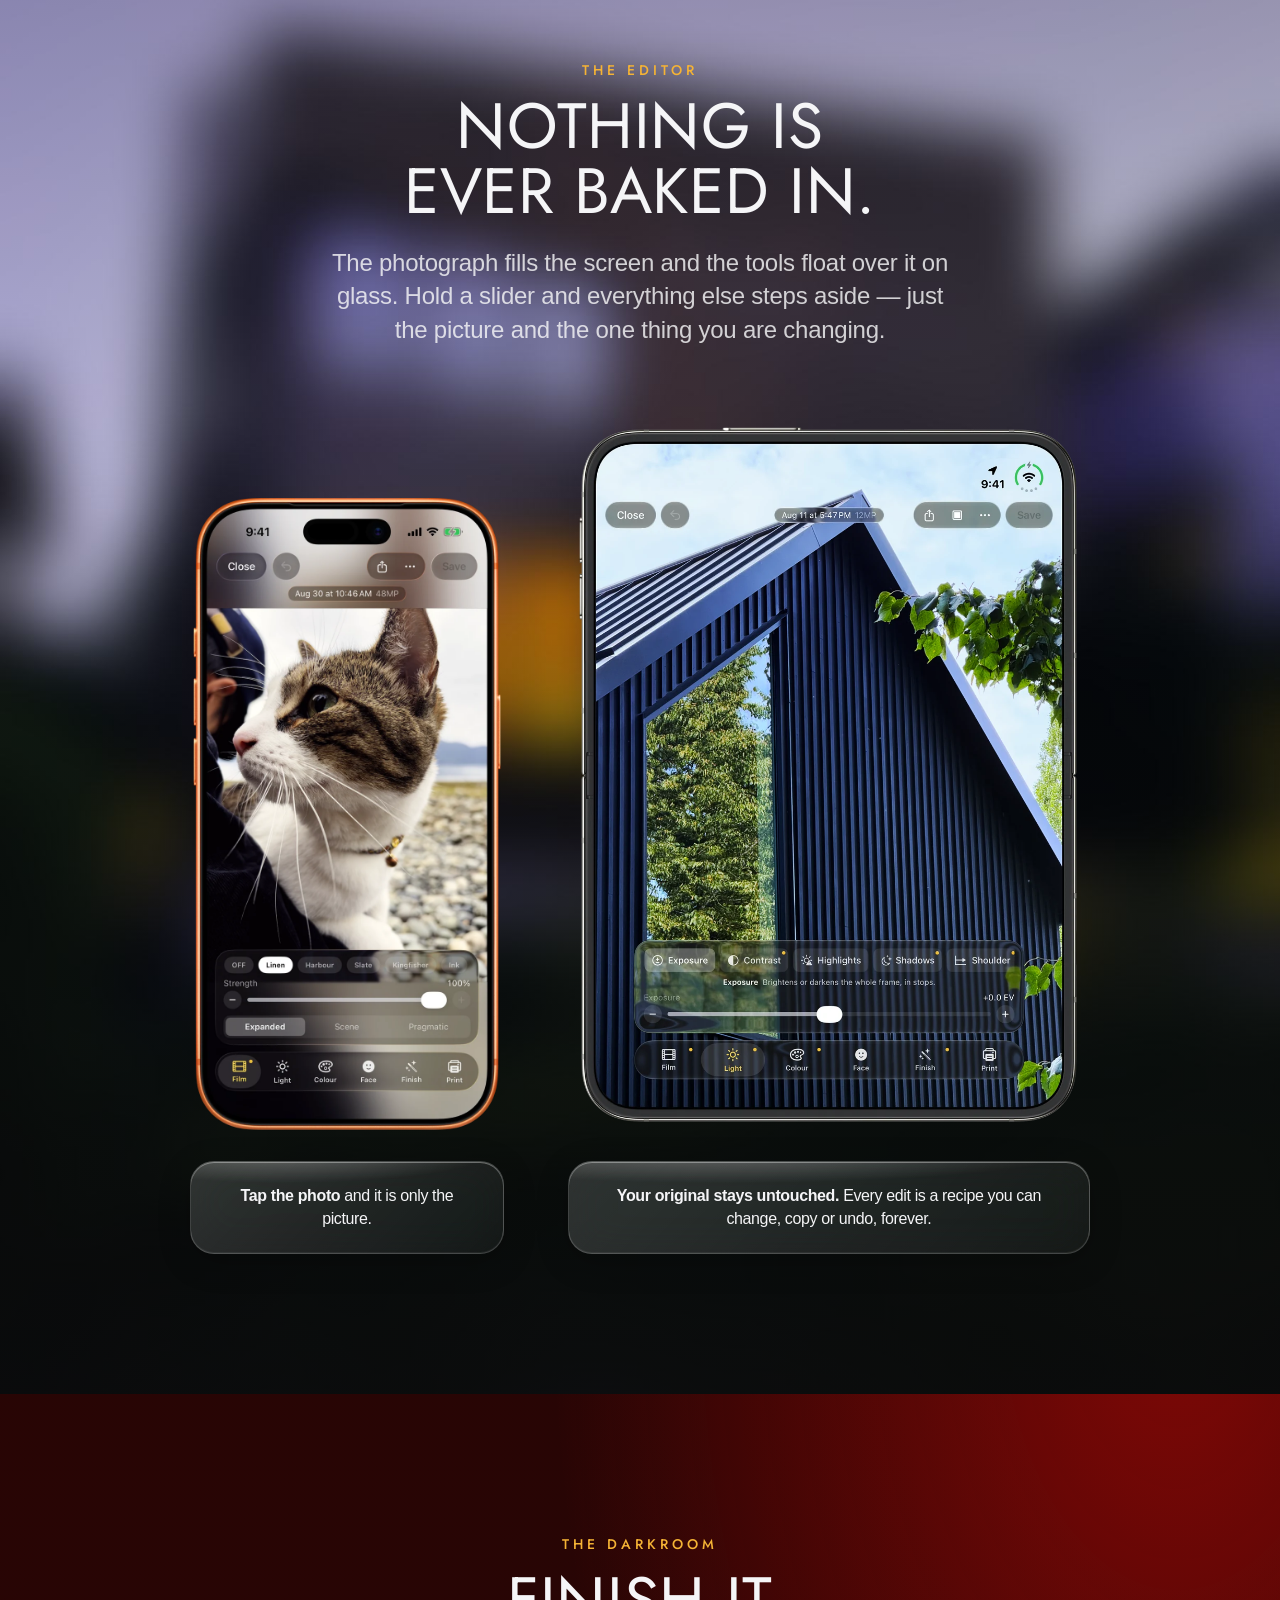
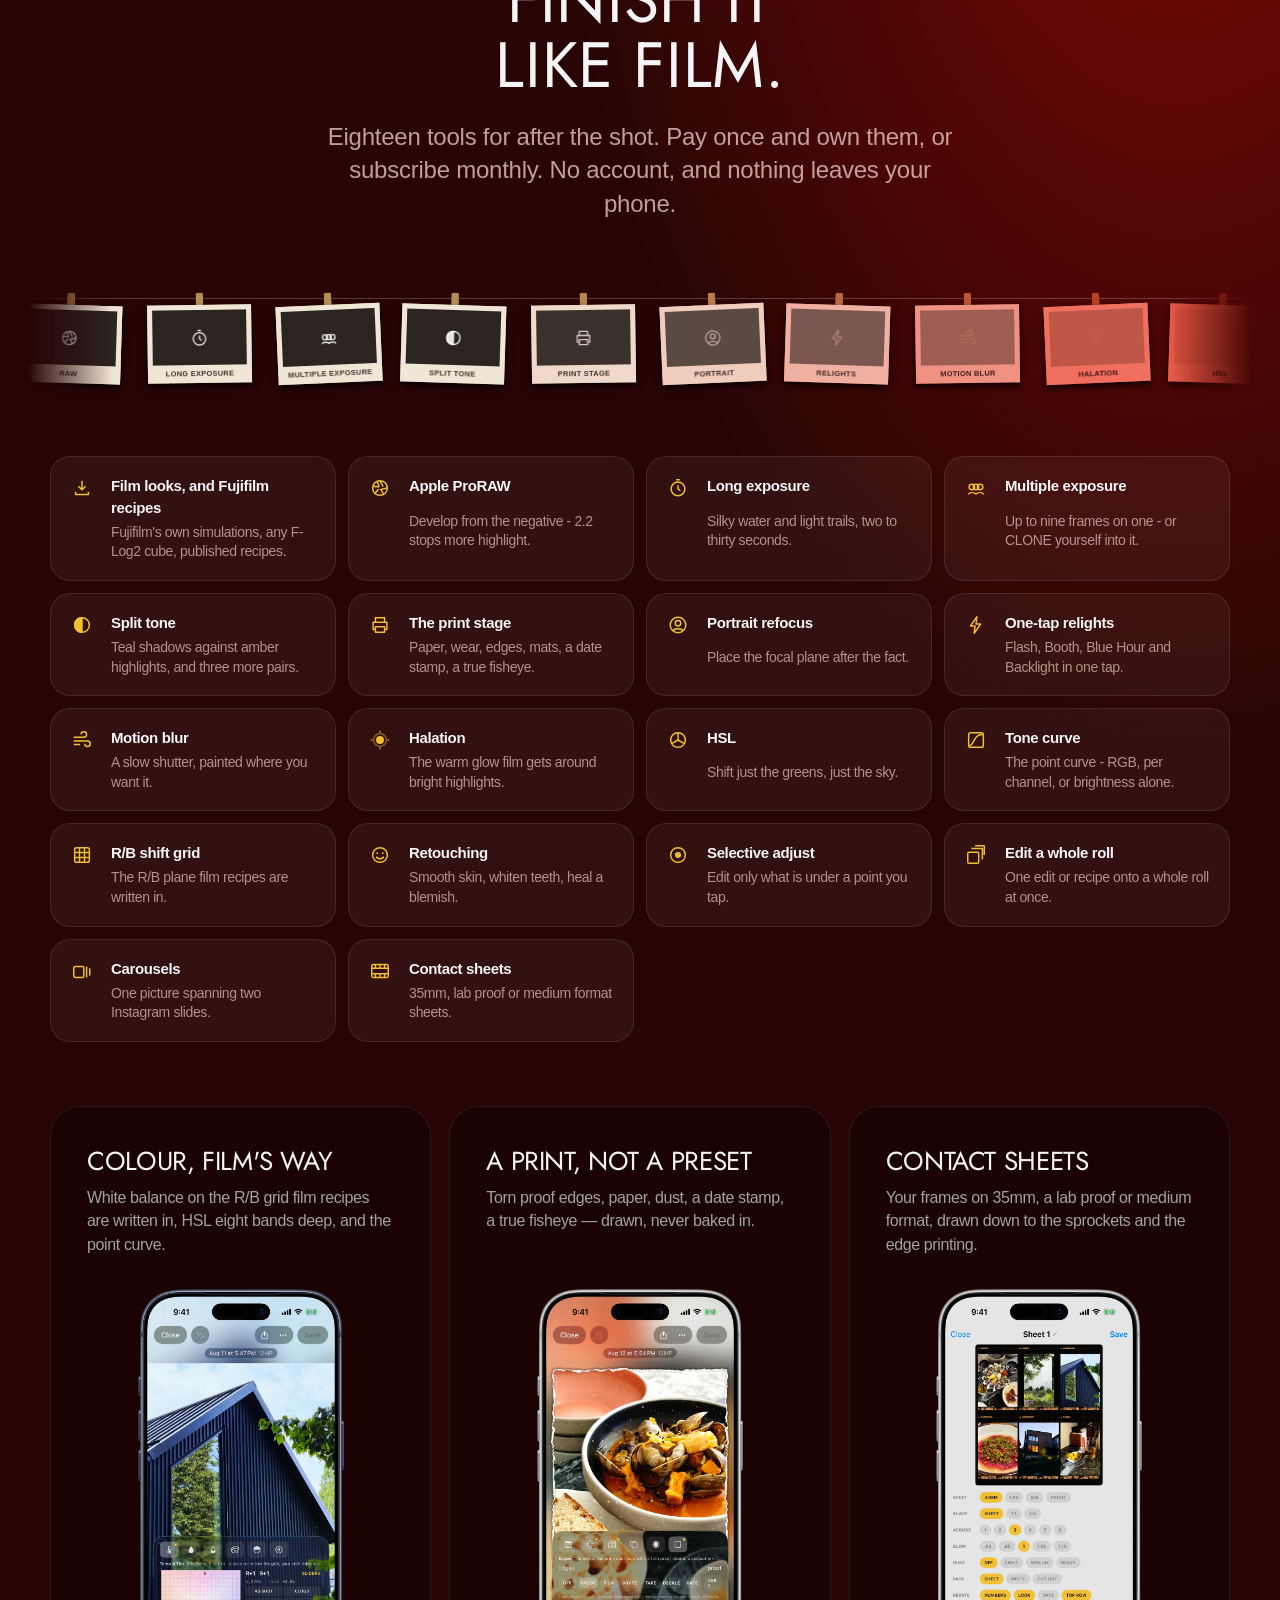
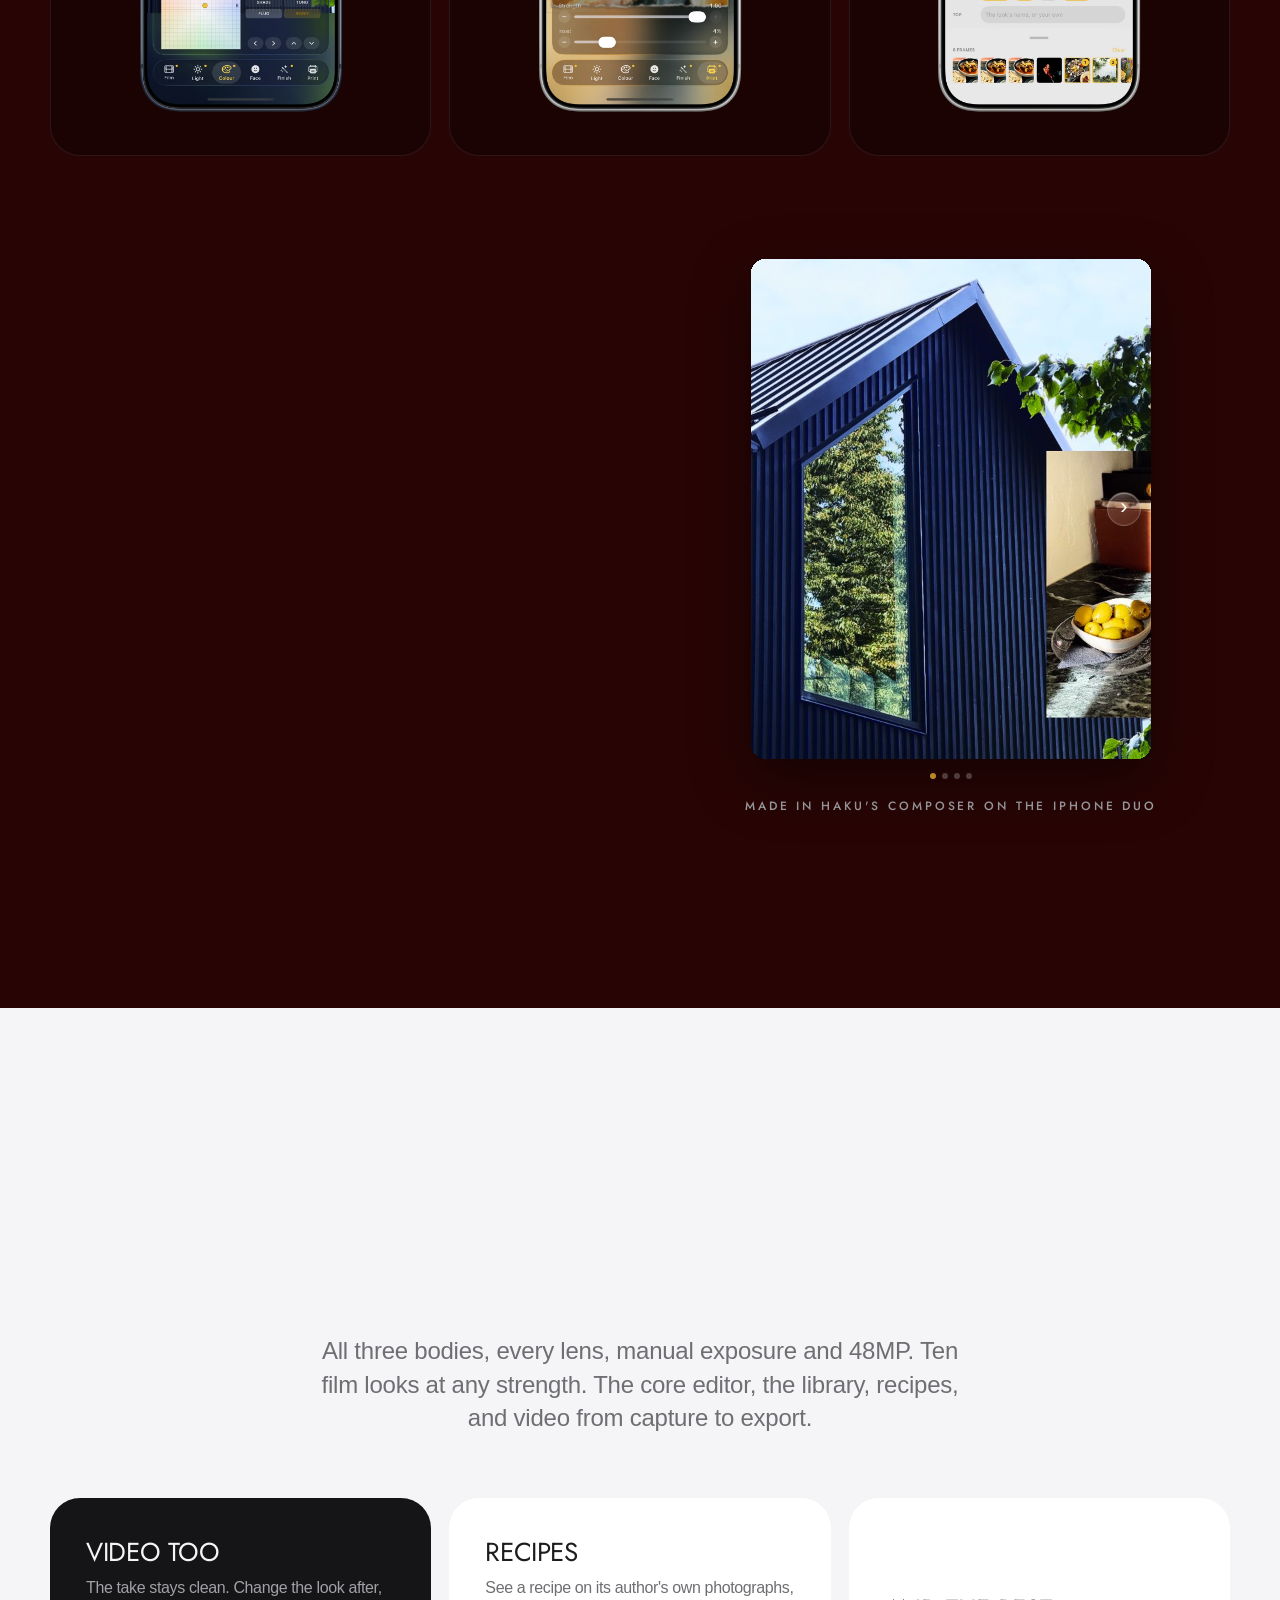
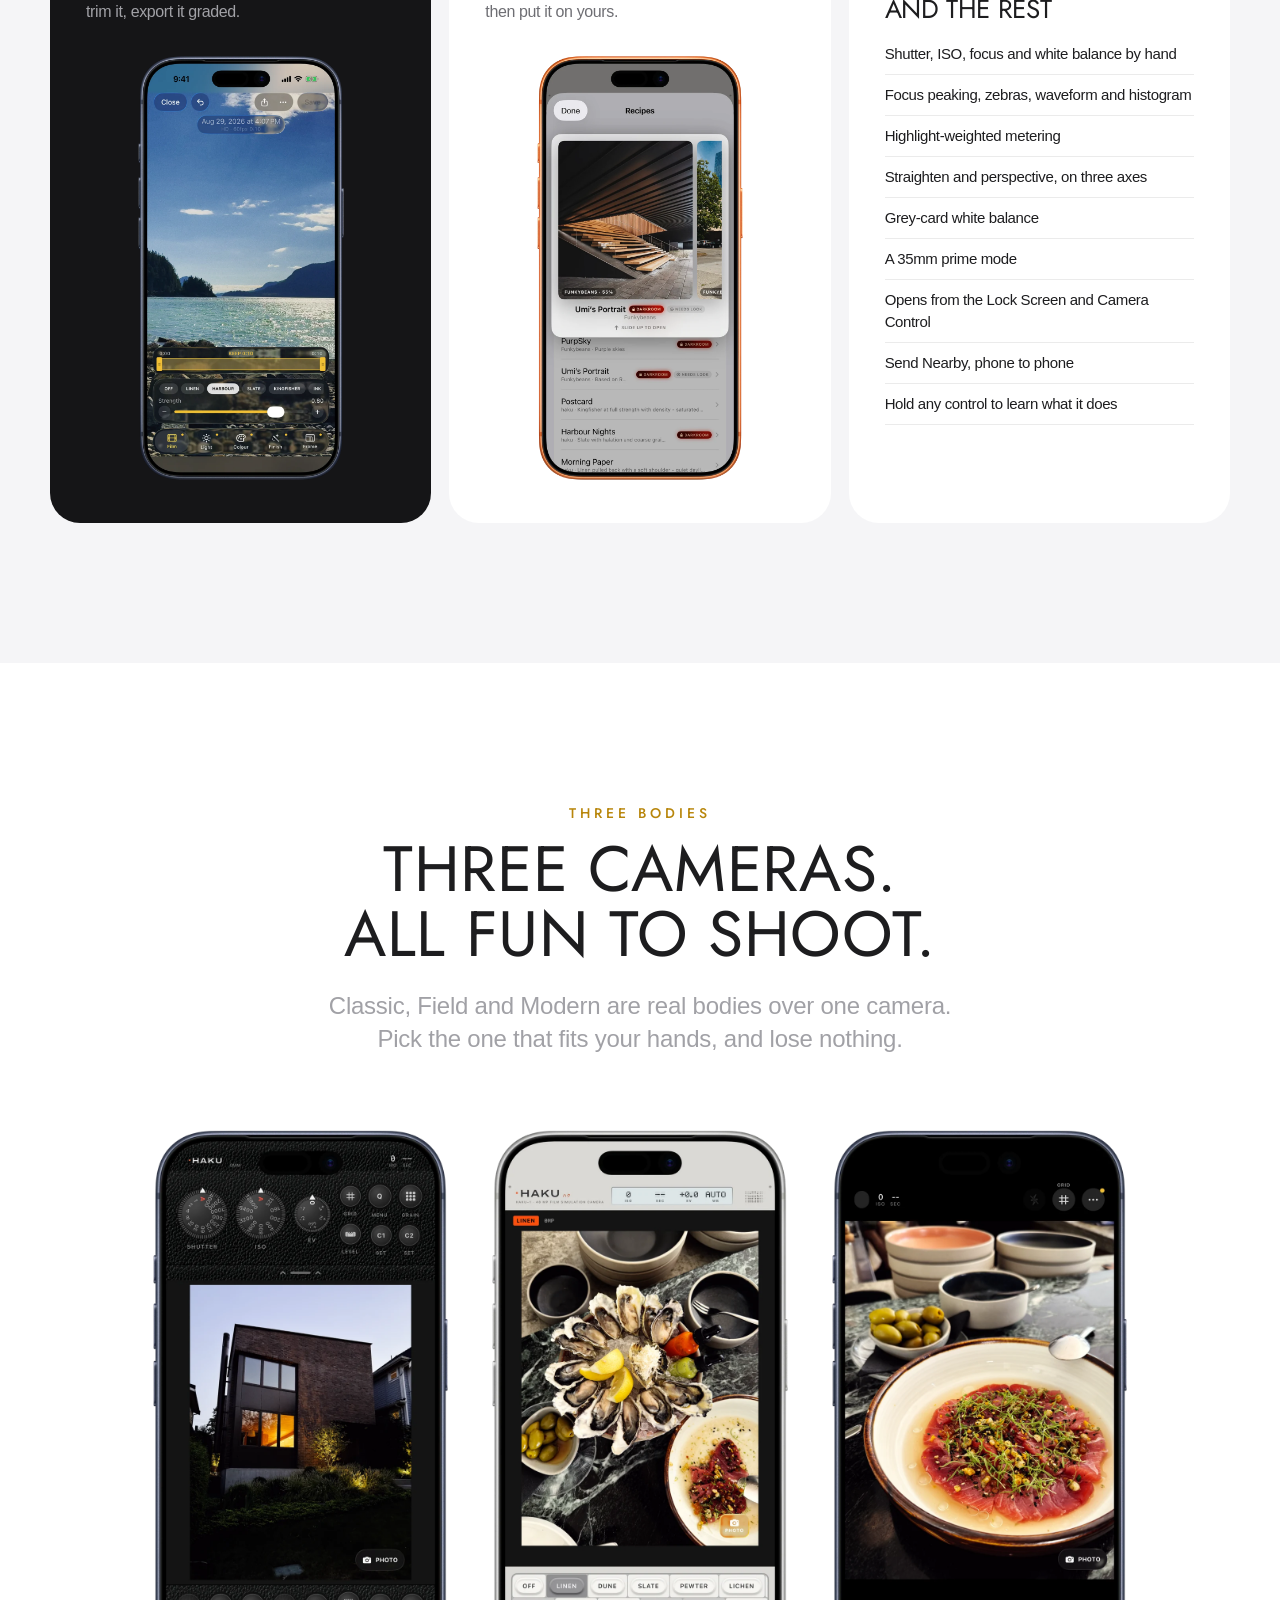
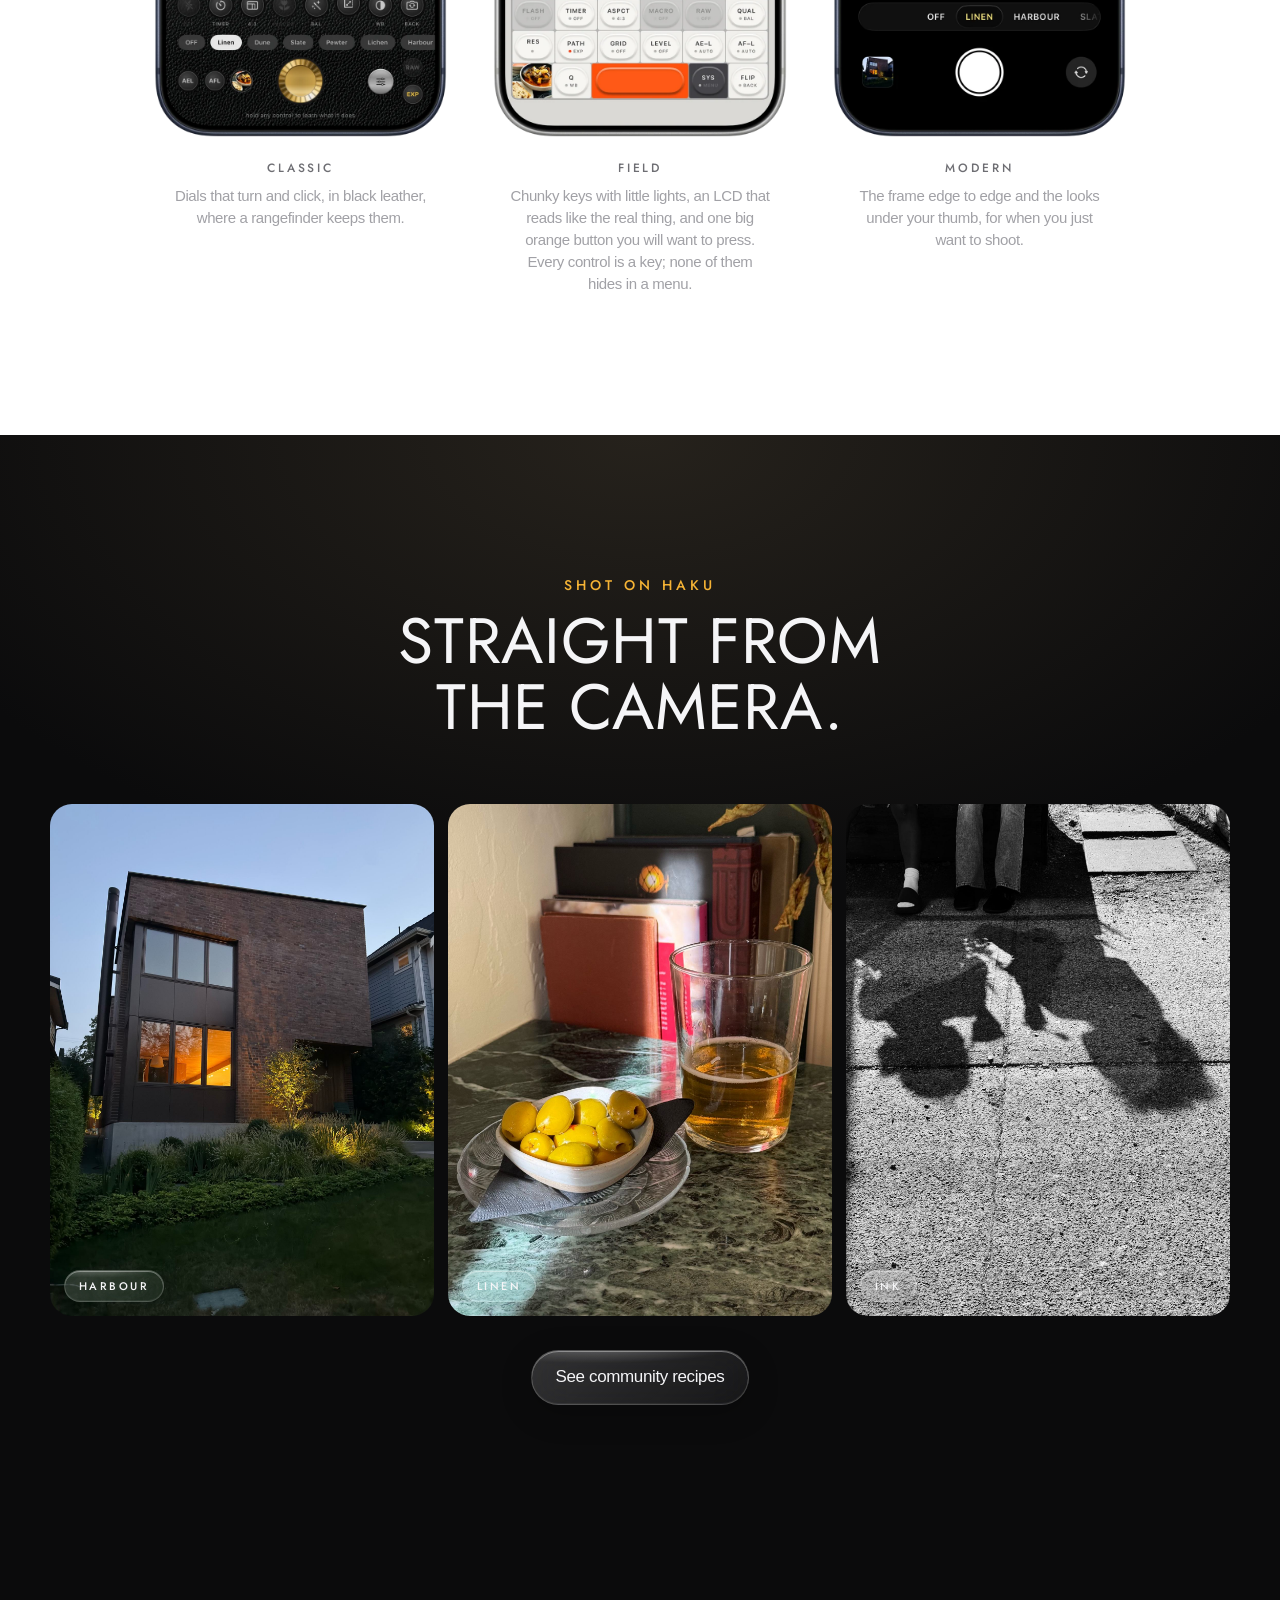
==== commit 9089abaa: "Why it looks different: 'We take the iPhone look out first.'" ====
--- a/index.html
+++ b/index.html
@@ -507,7 +507,7 @@
 <section id="why" class="why">
   <div class="inner center">
     <p class="eyebrow reveal">Why it looks different</p>
-    <h2 class="headline m reveal d1">Not the iPhone look,<br>tinted afterwards.</h2>
+    <h2 class="headline m reveal d1">We take the iPhone<br>look out first.</h2>
     <p class="lede reveal d2">Every iPhone photo goes through Apple's tone curve, which is why they all look
       alike. Haku keeps Apple's noise reduction and detail, then undoes the curve, turns the picture into the
       log signal film looks are built for, and grades it there. Shoot ProRAW, and Apple's curve is never
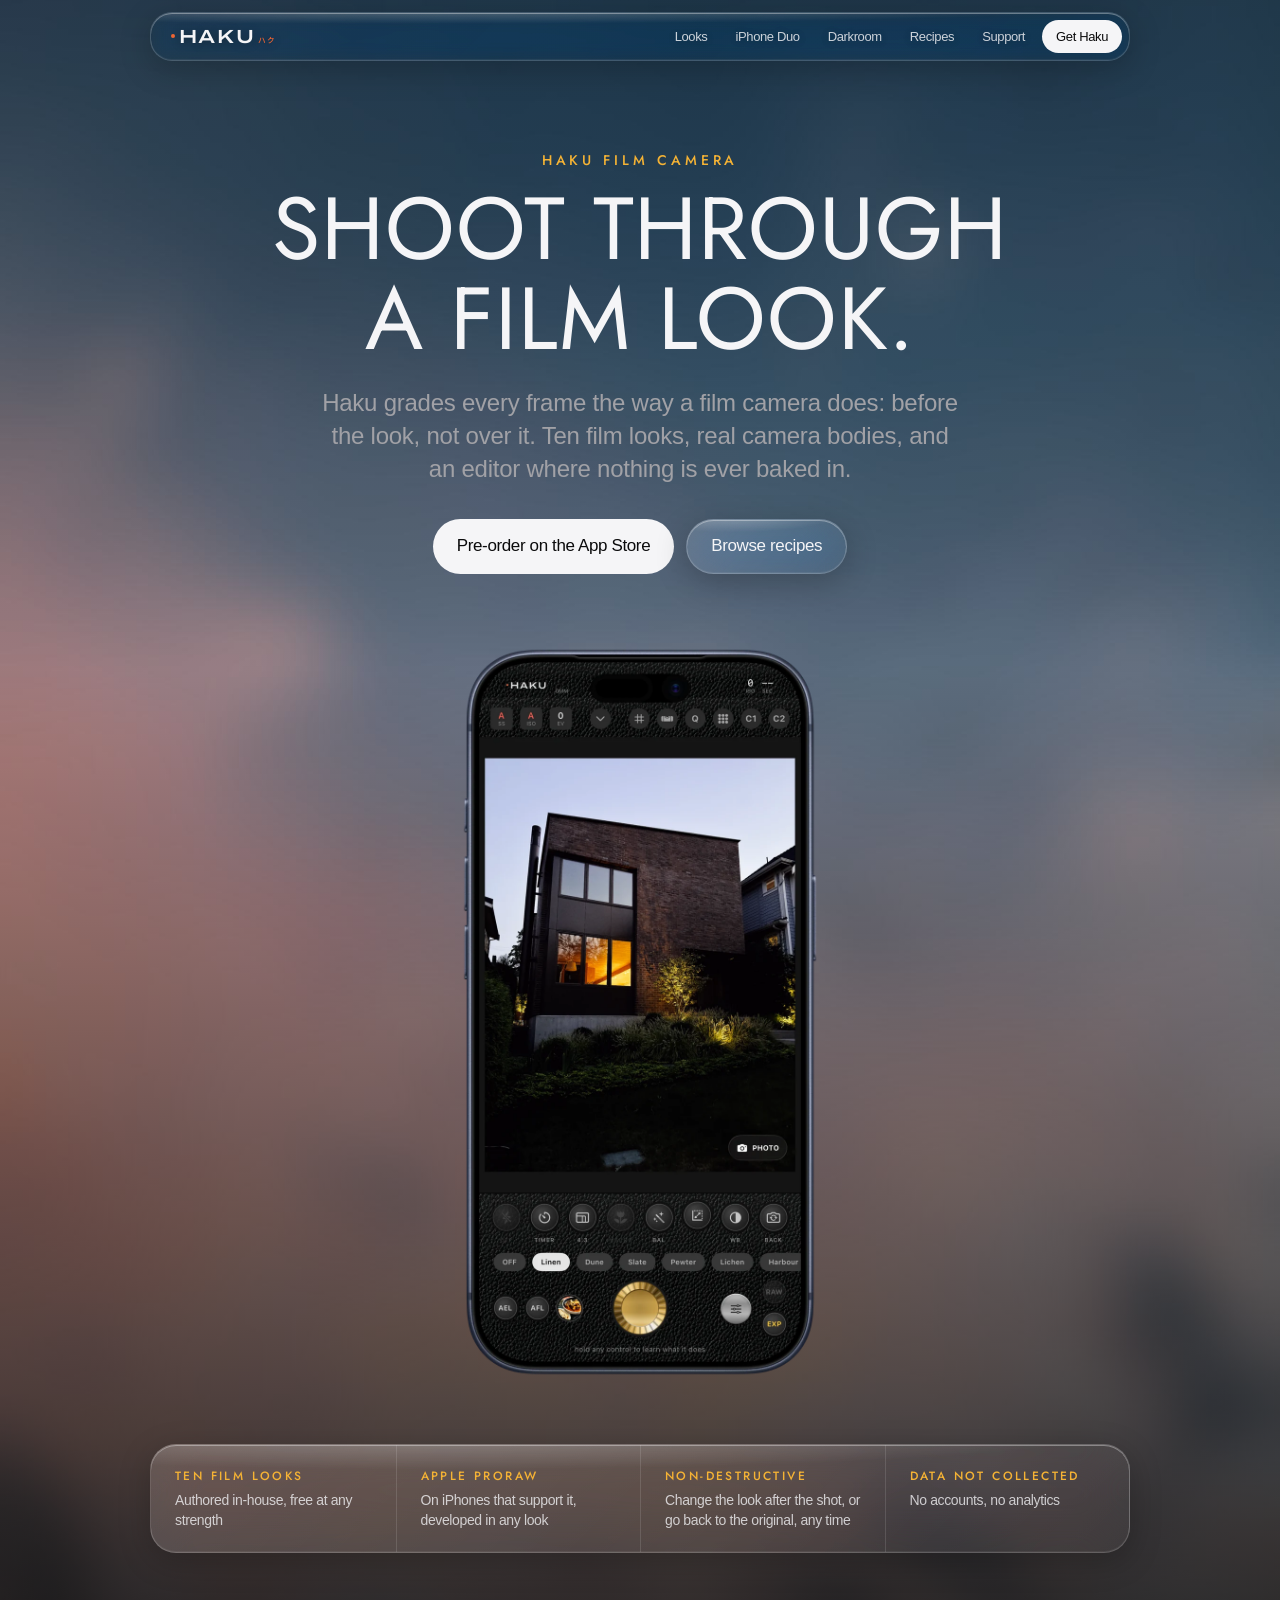
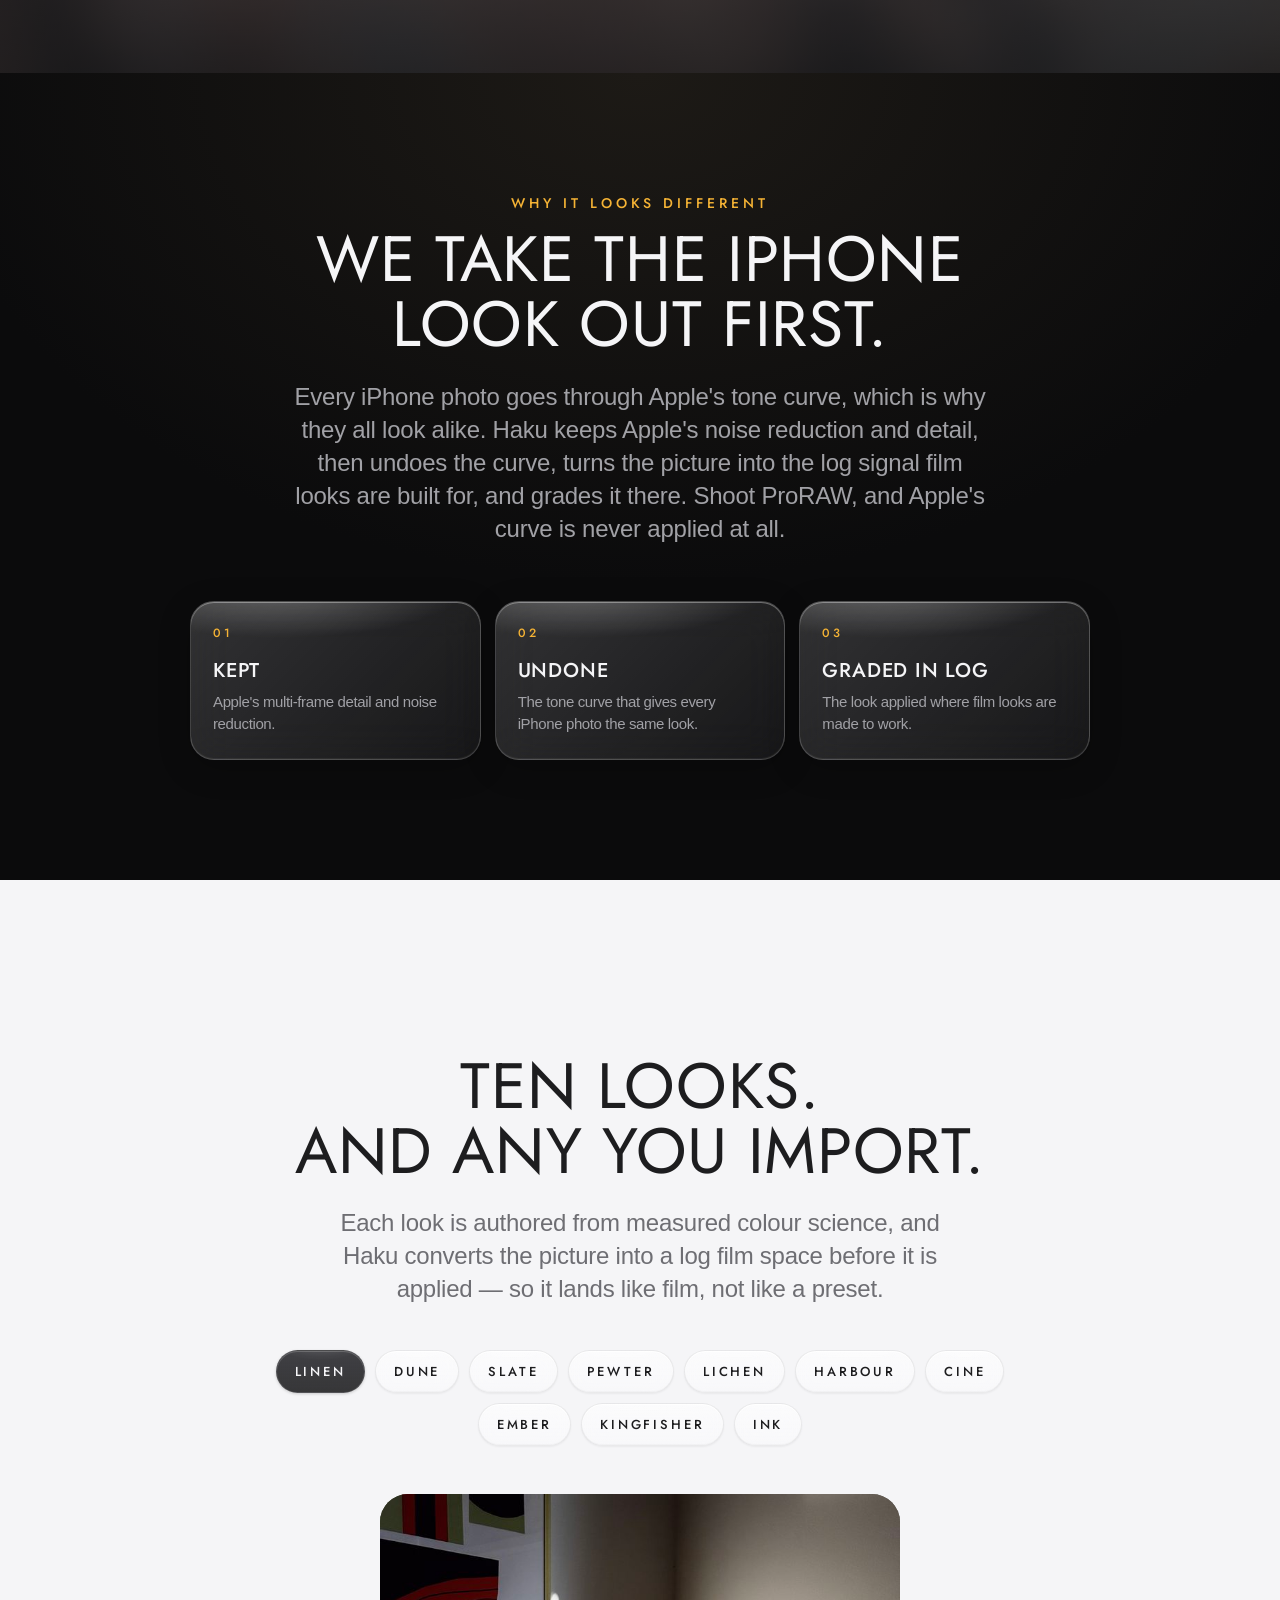
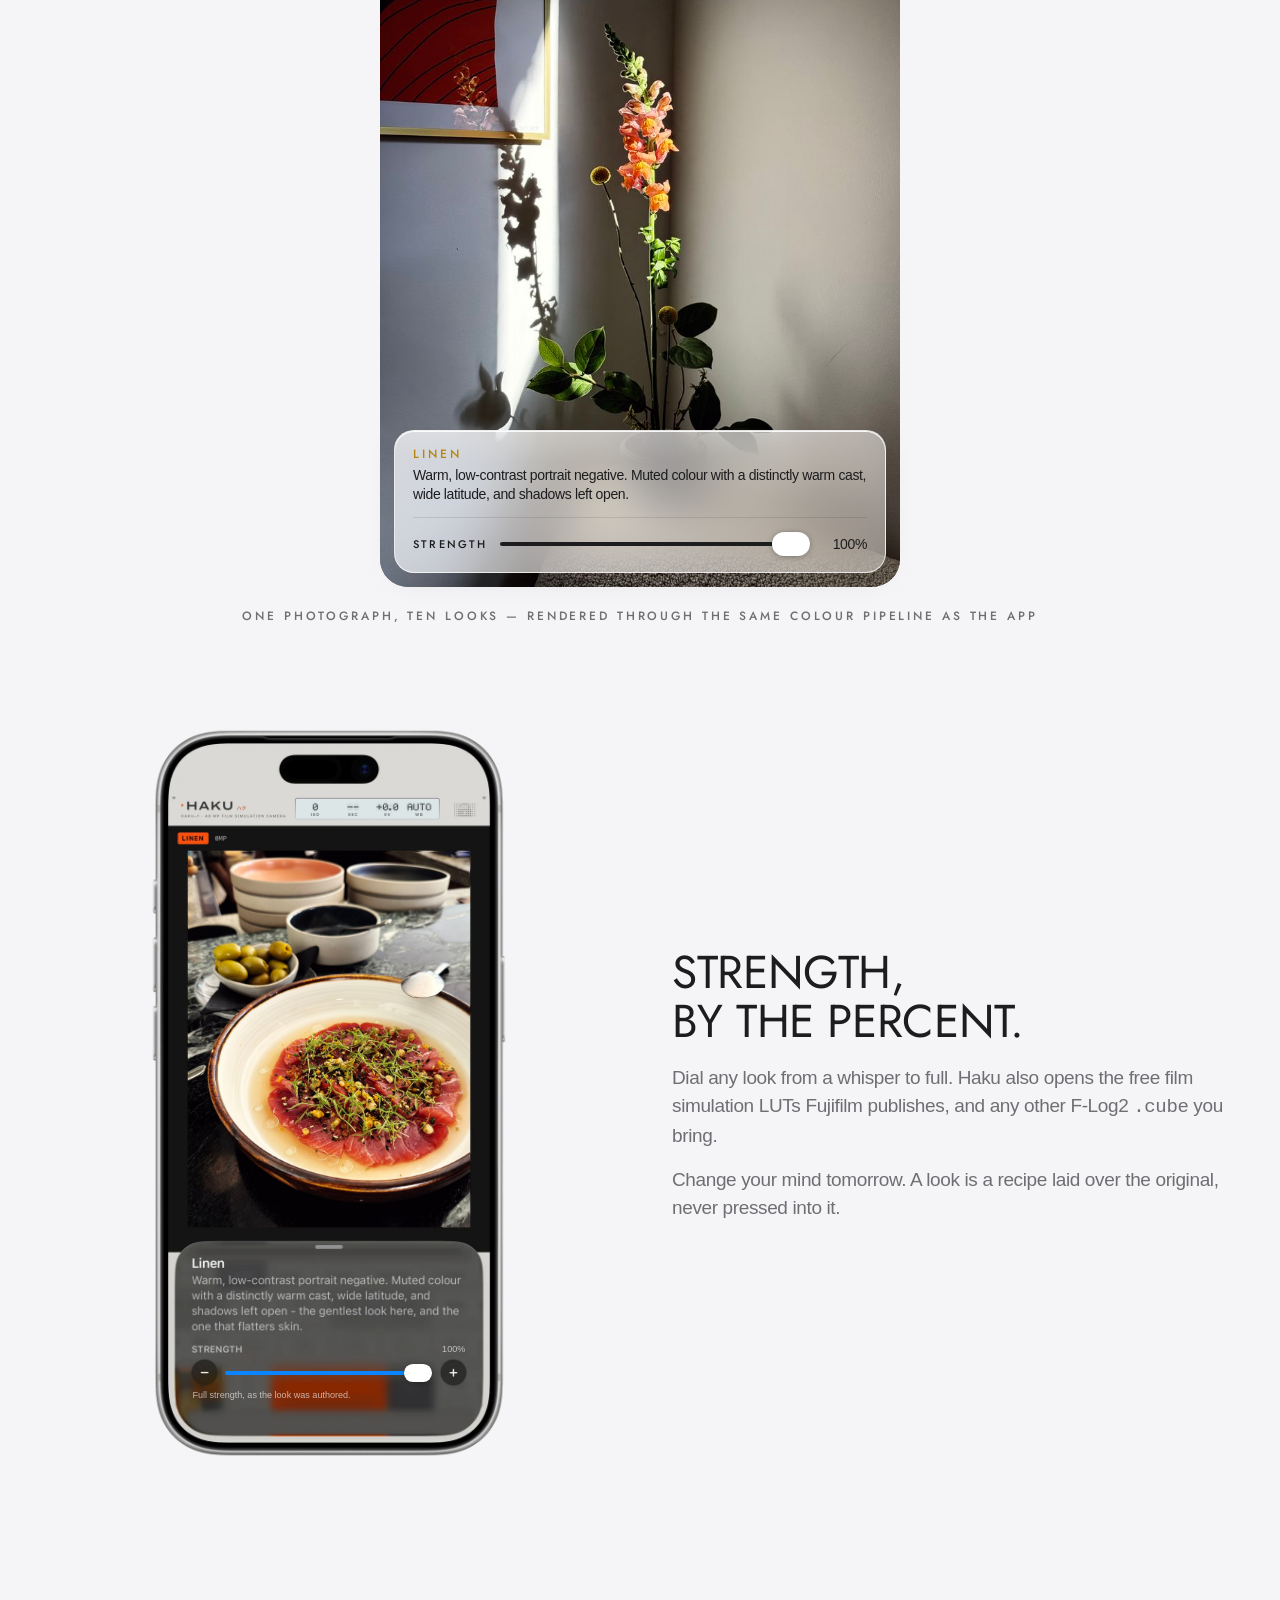
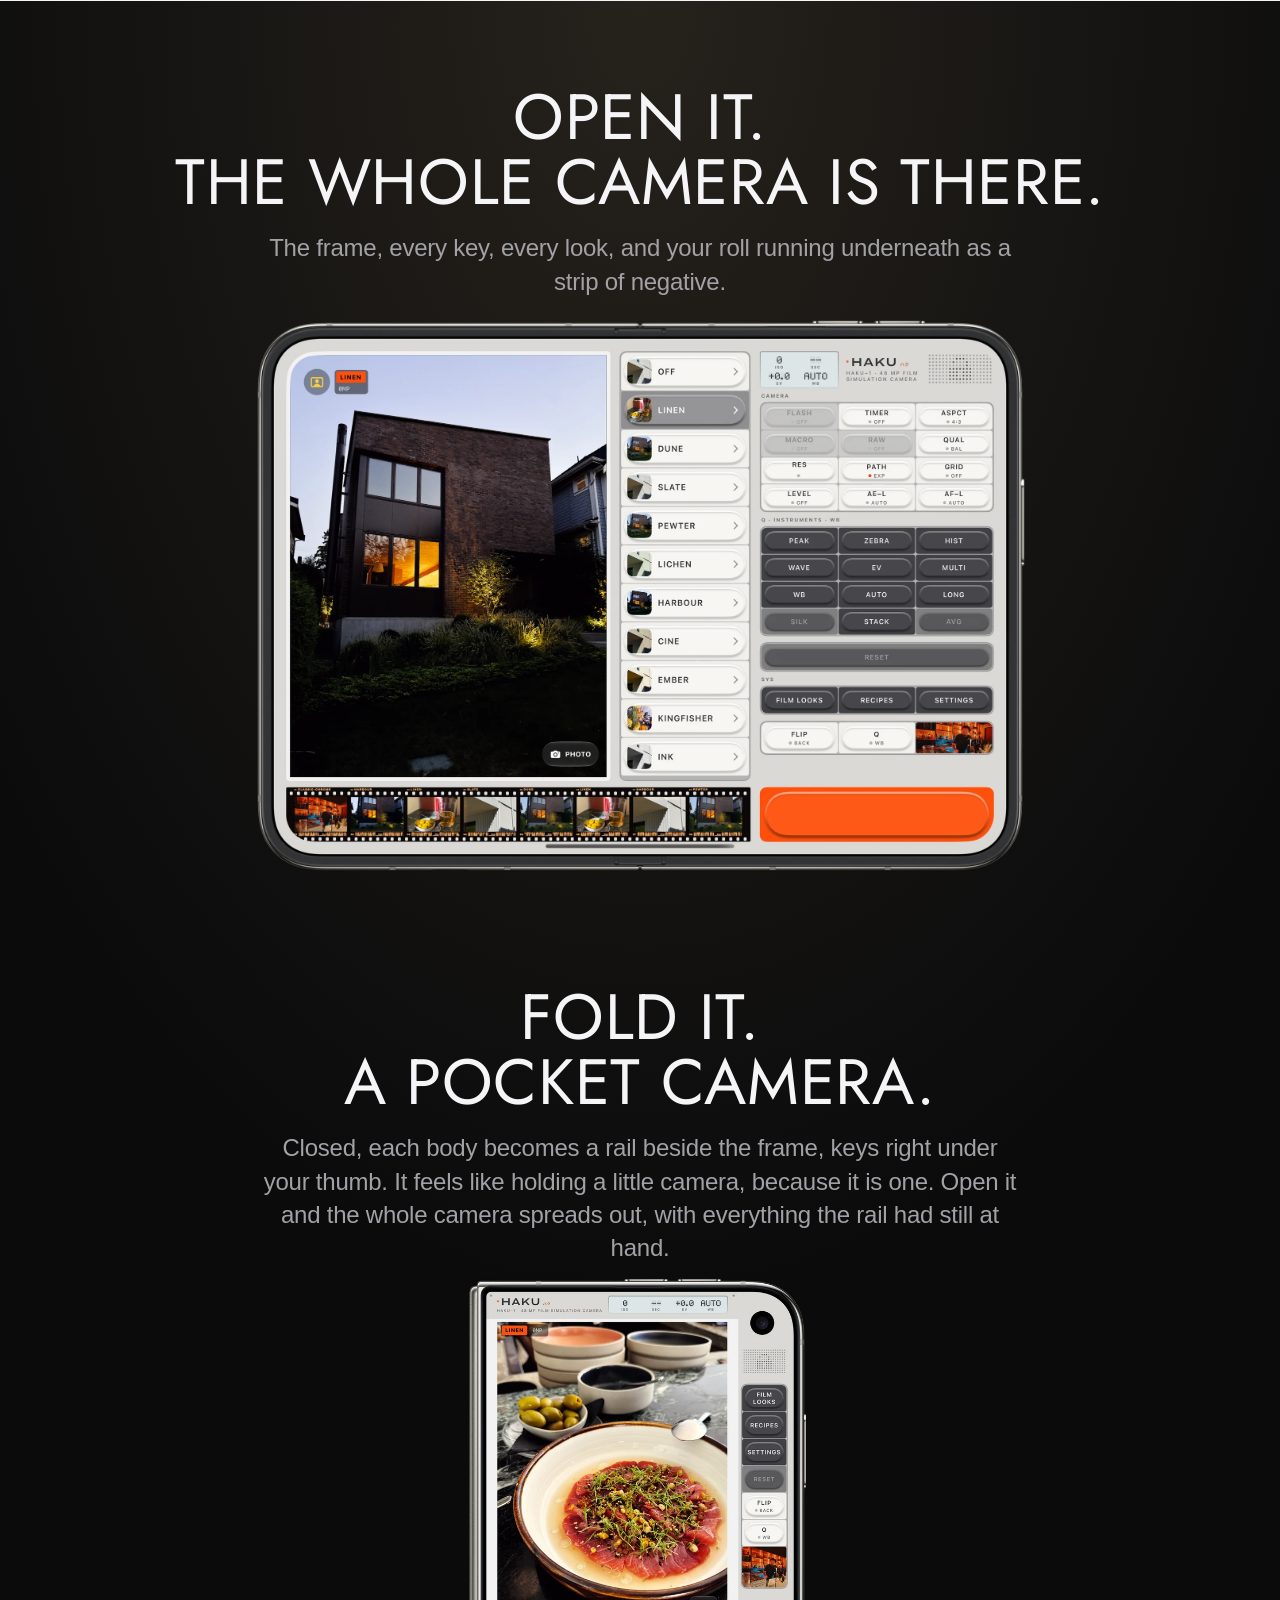
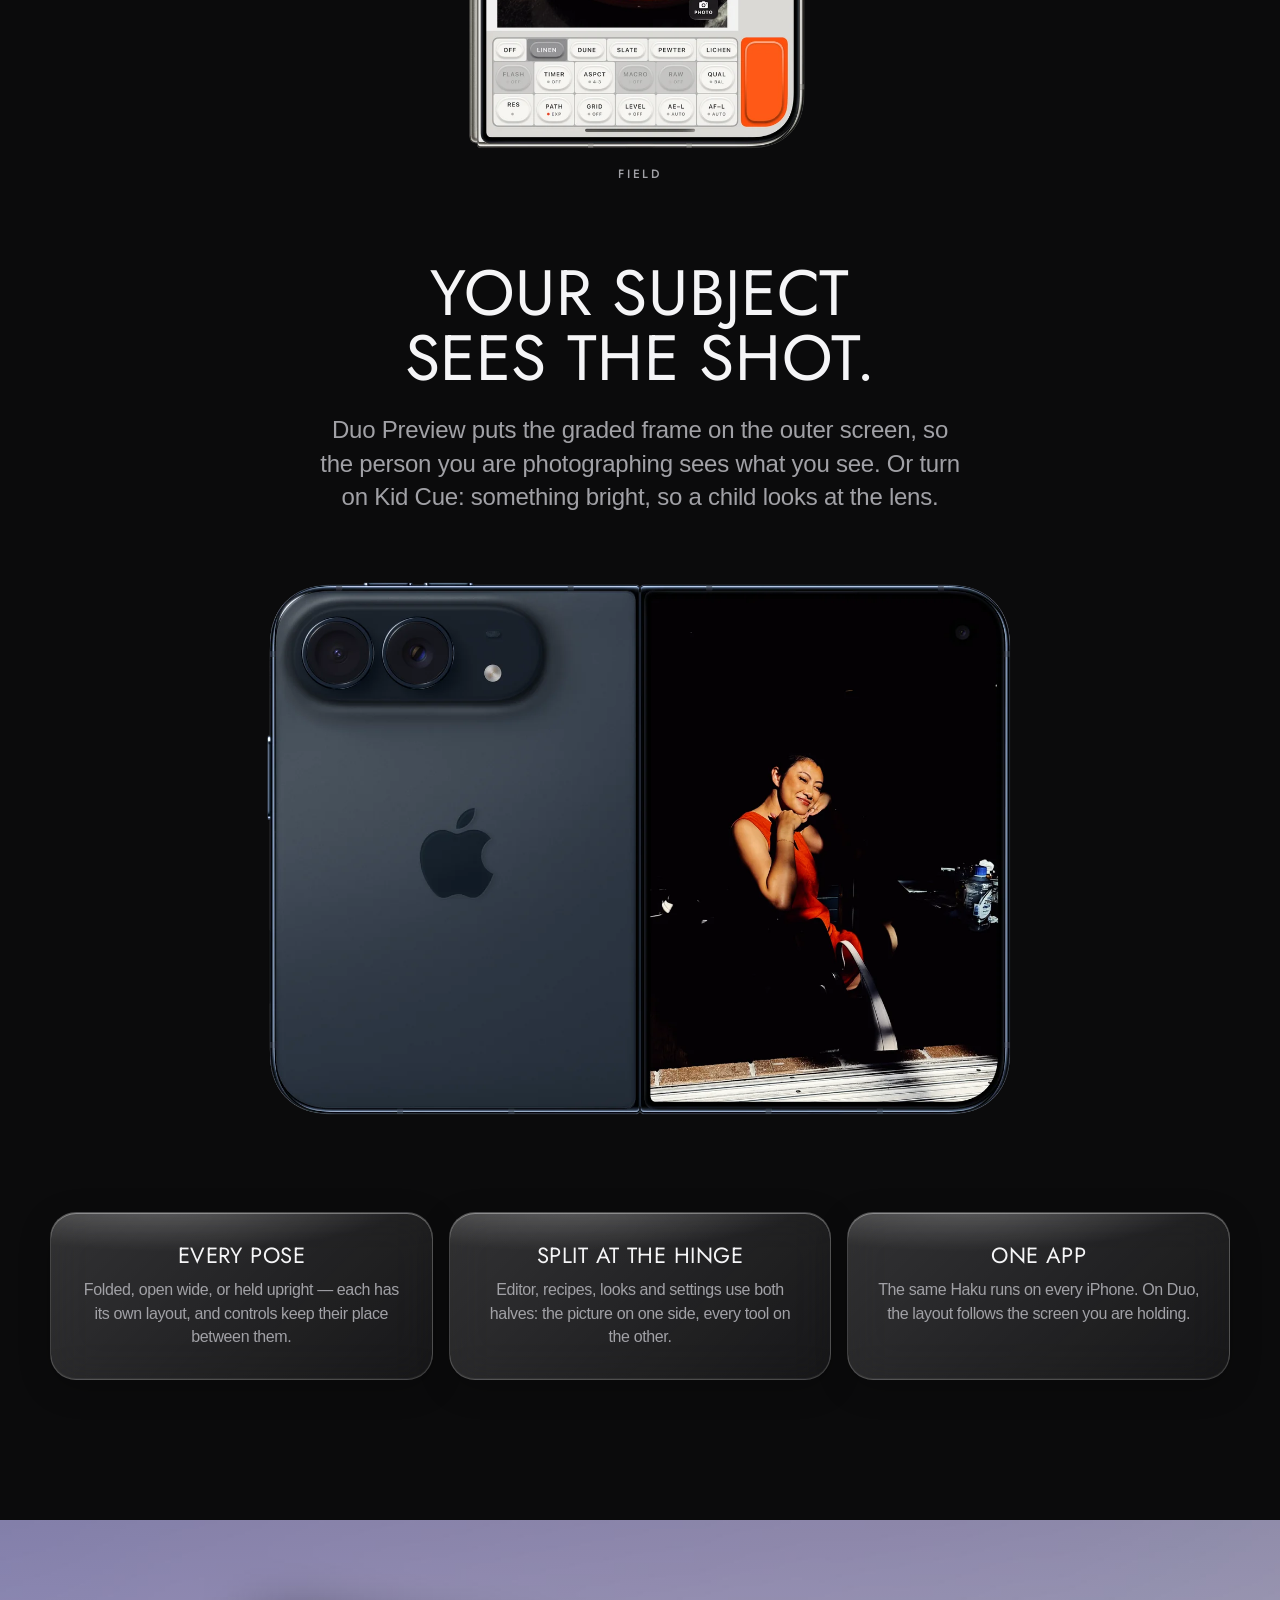
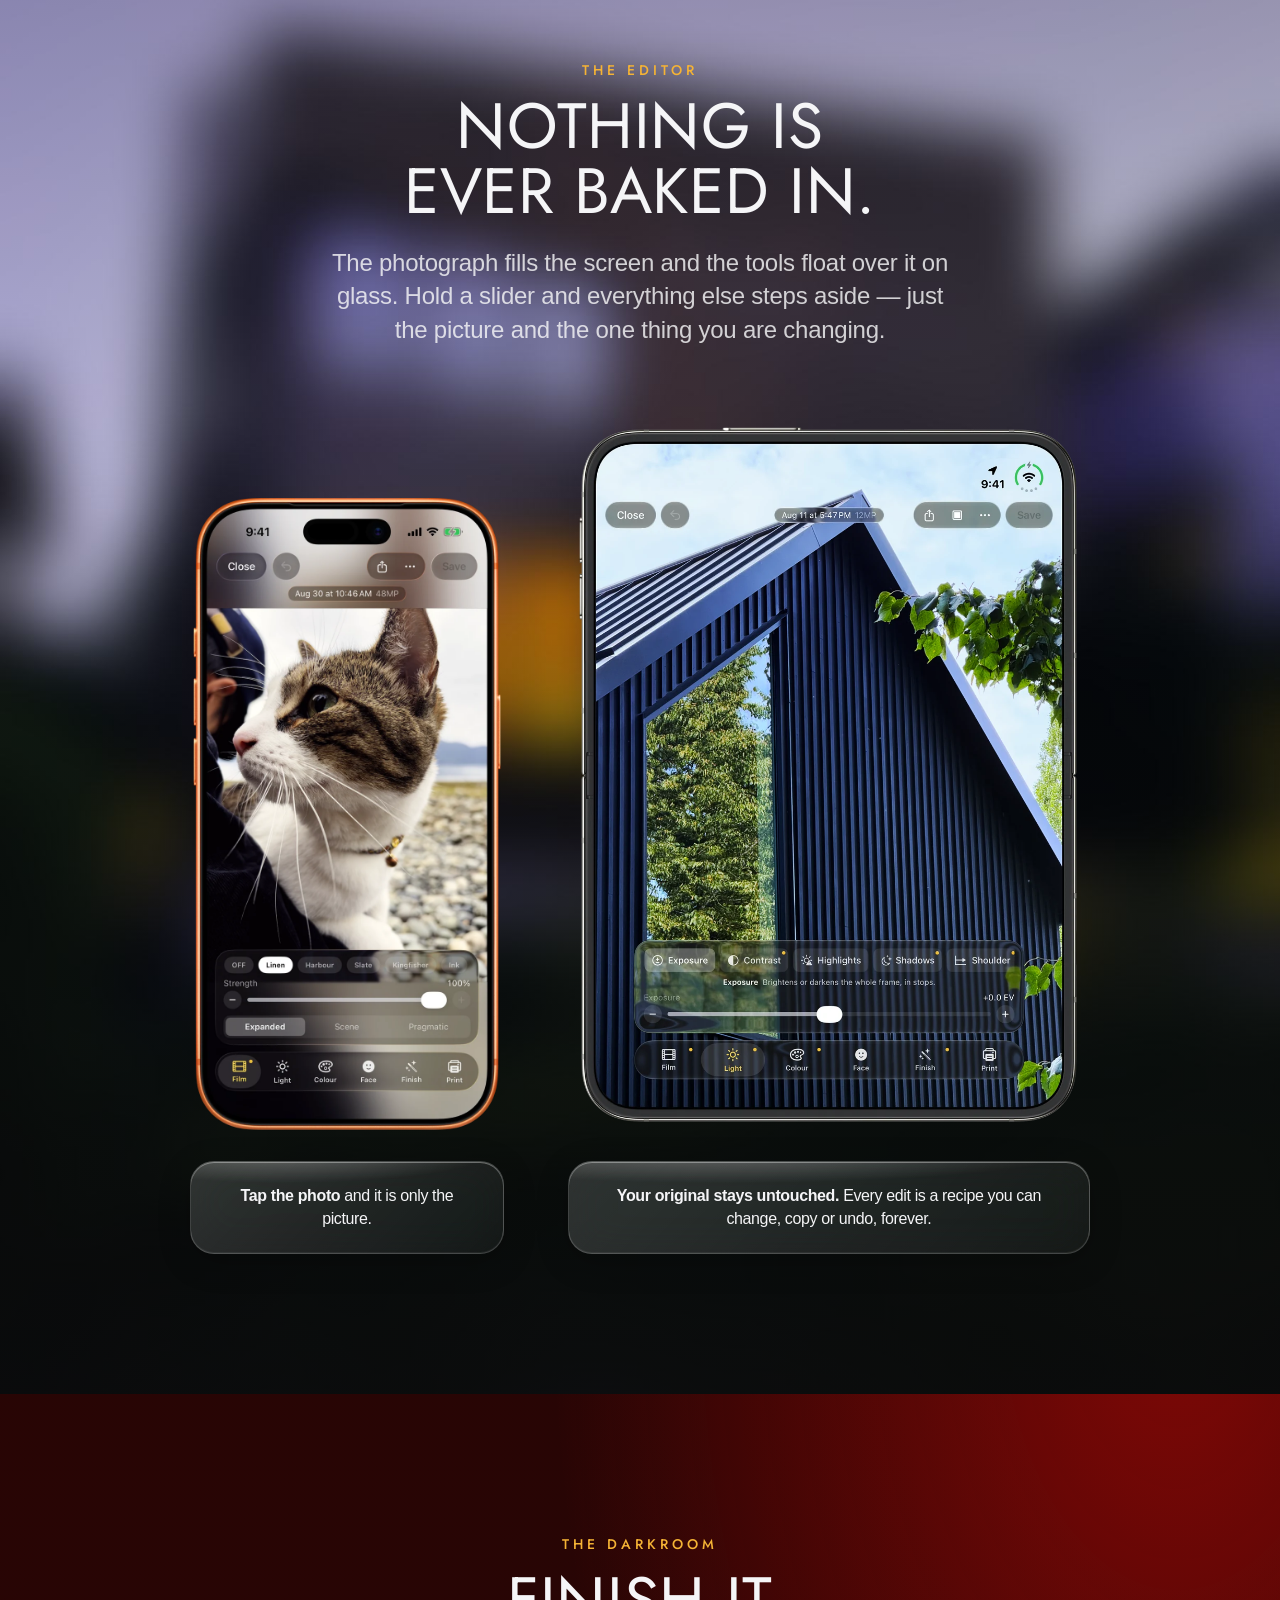
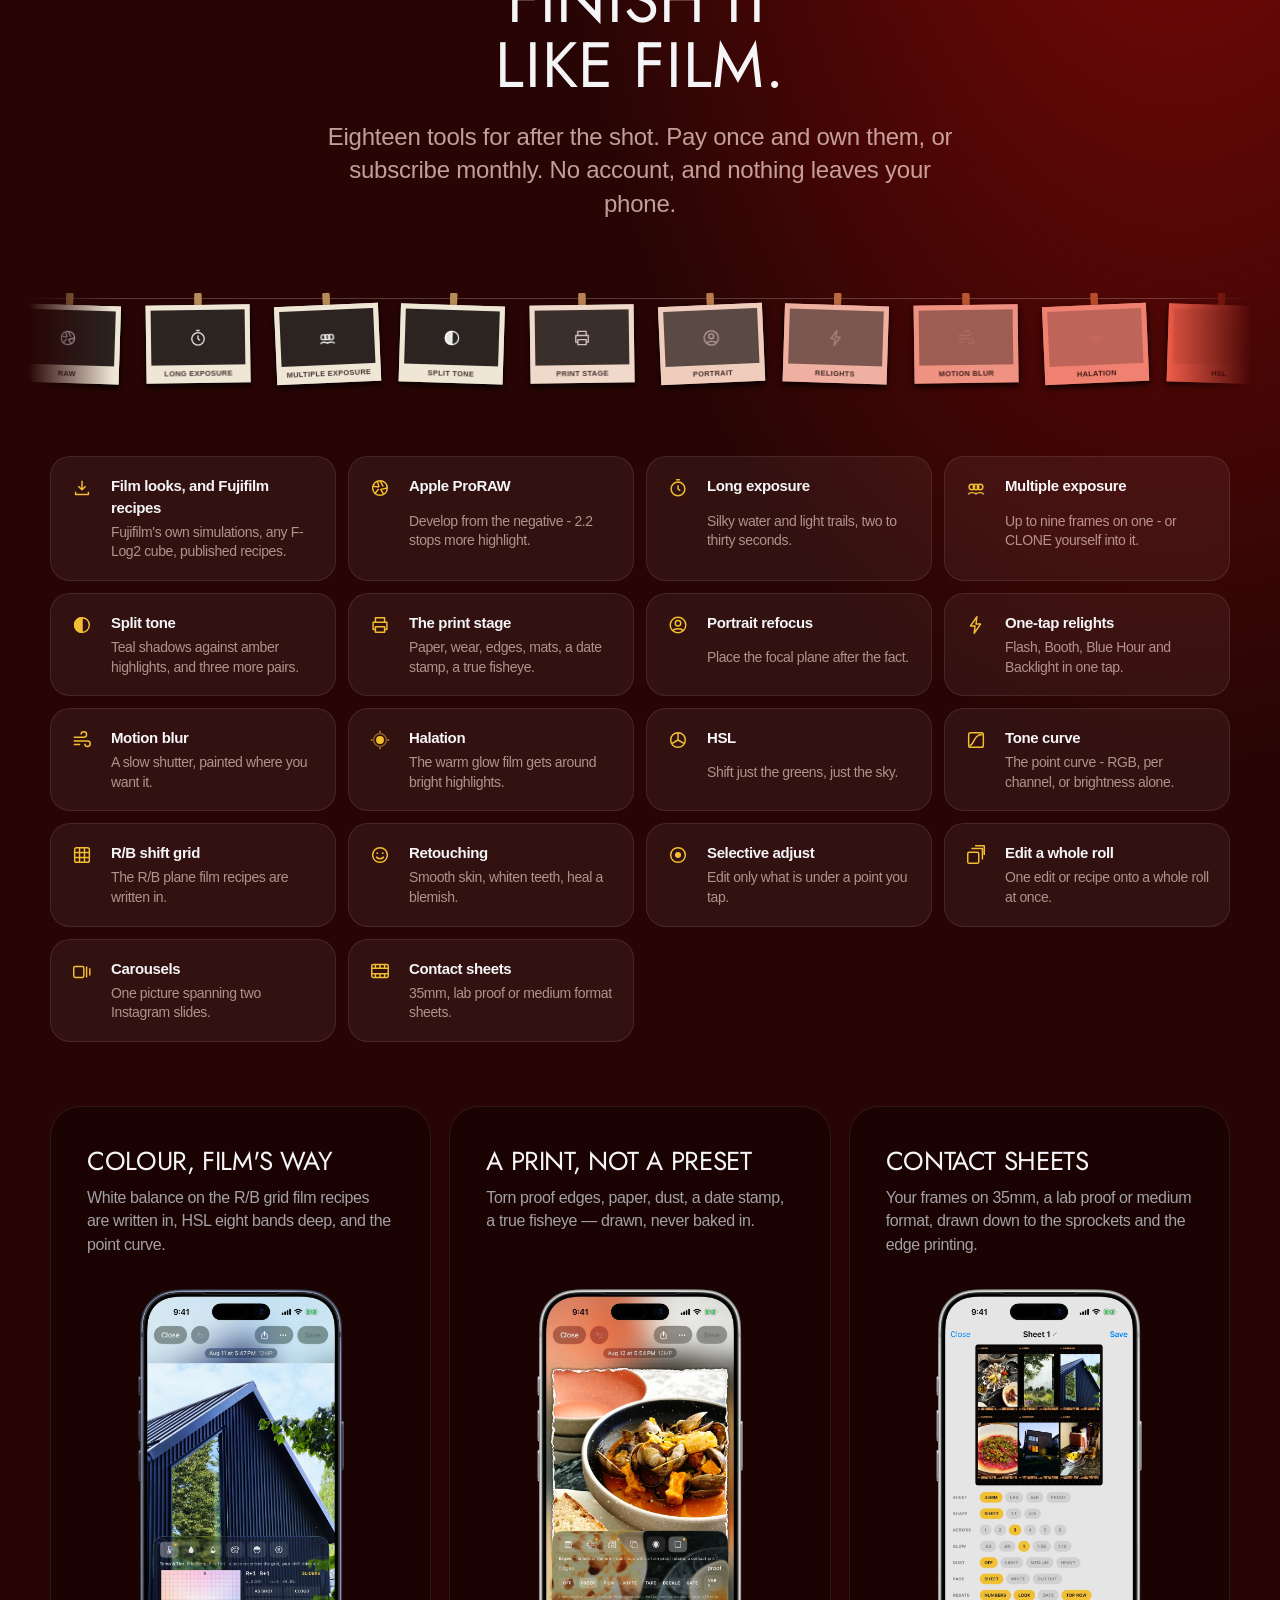
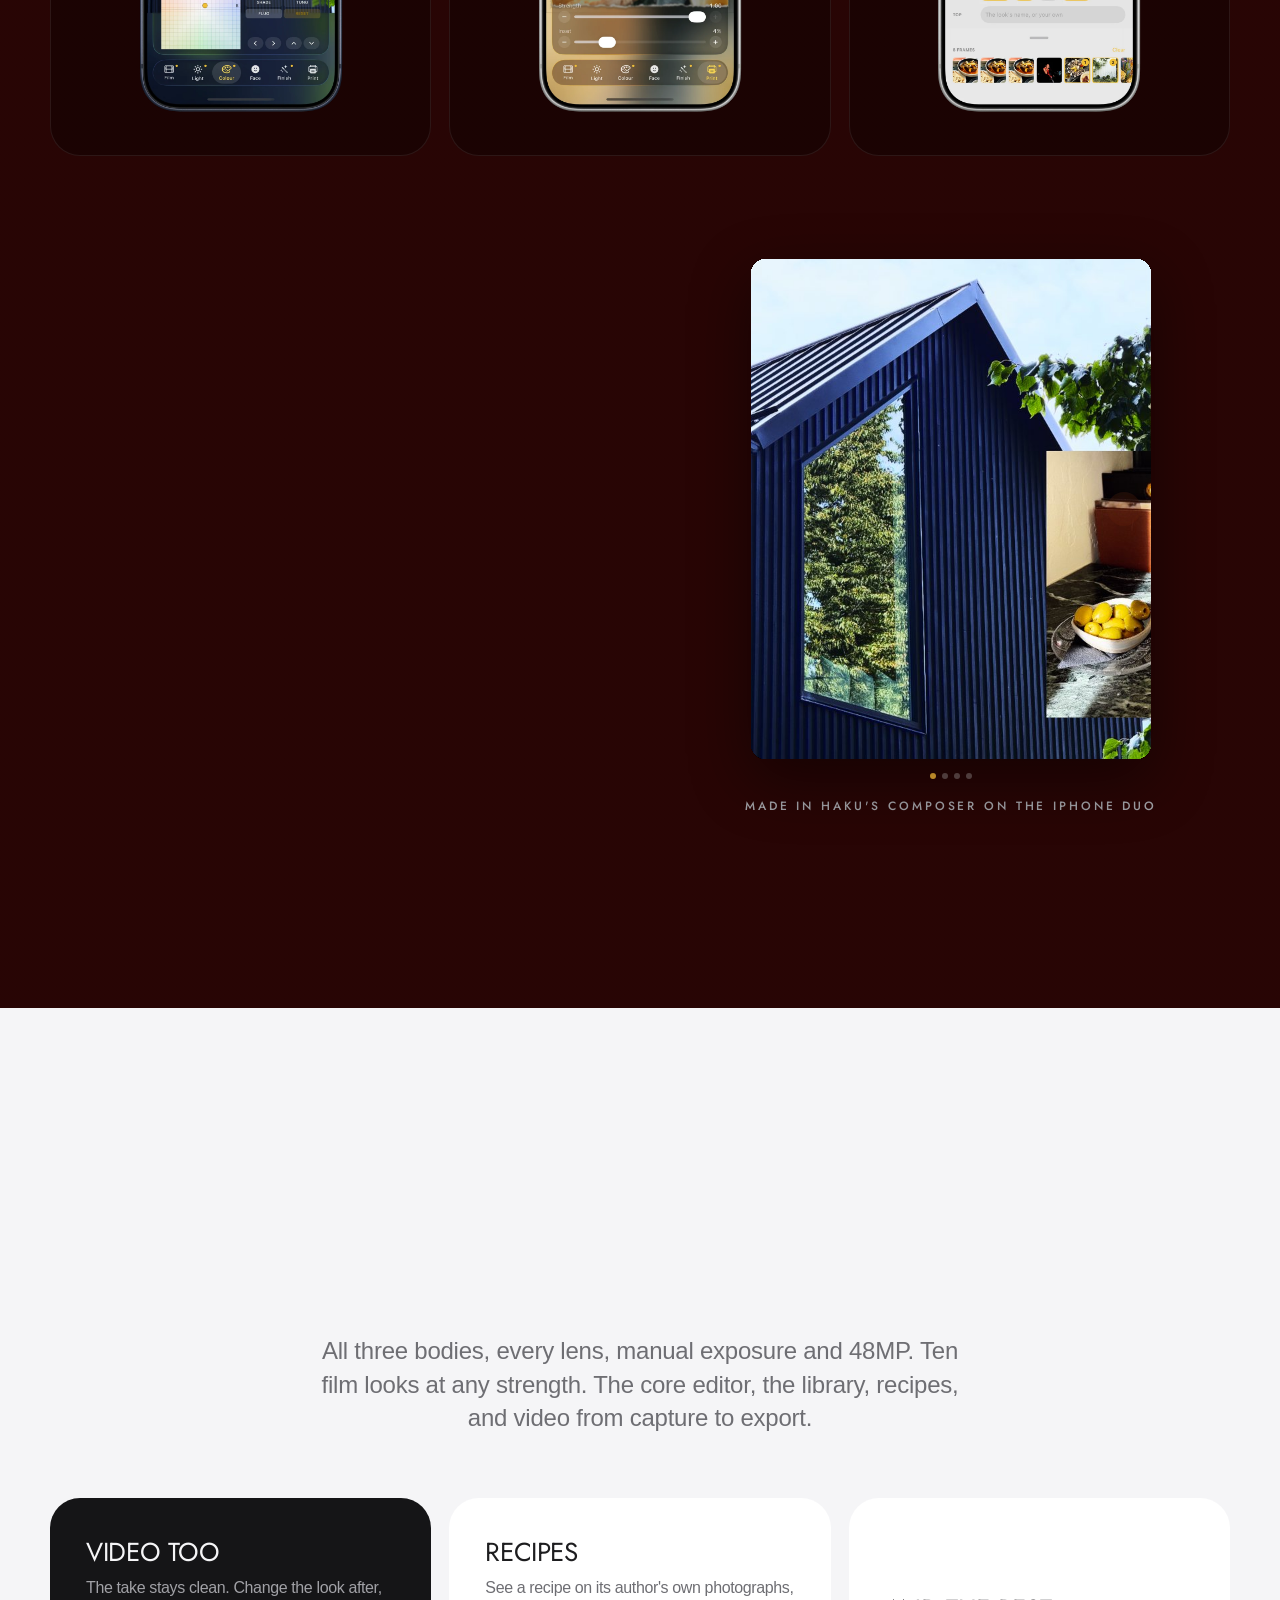
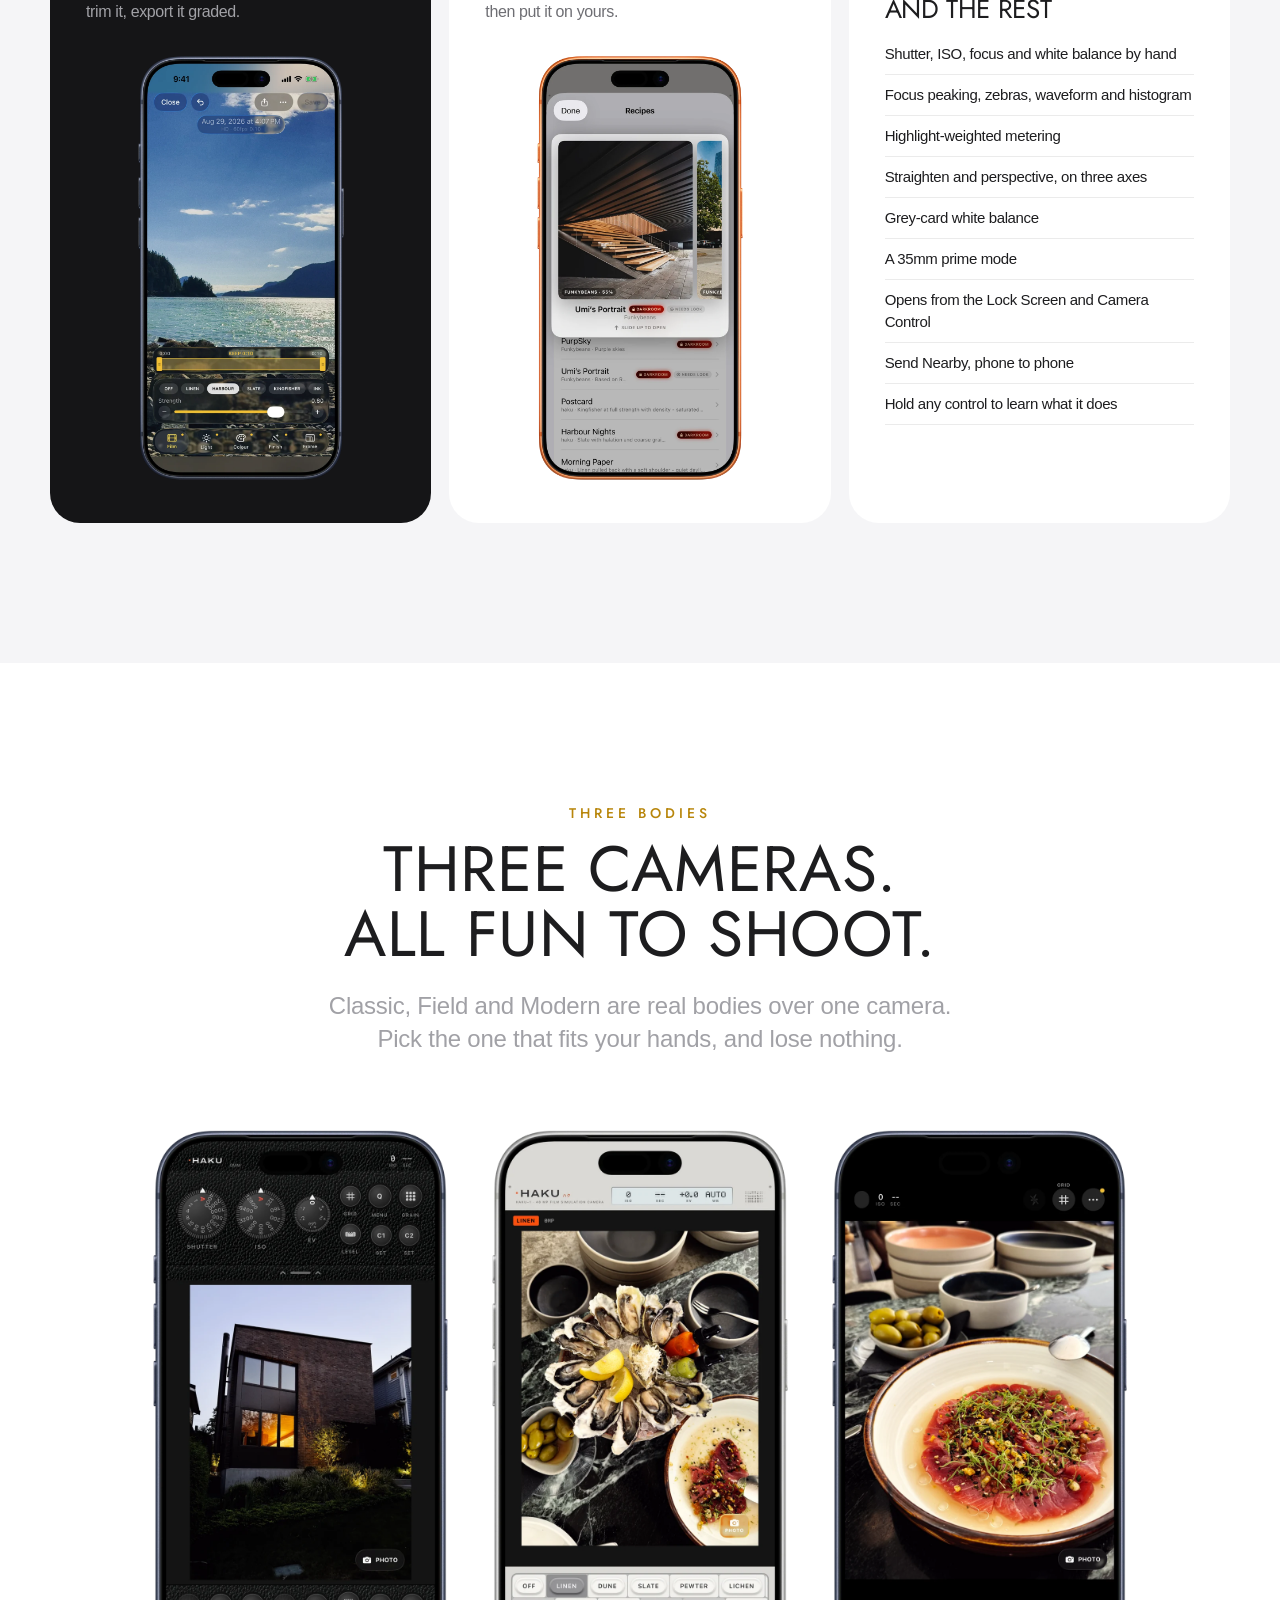
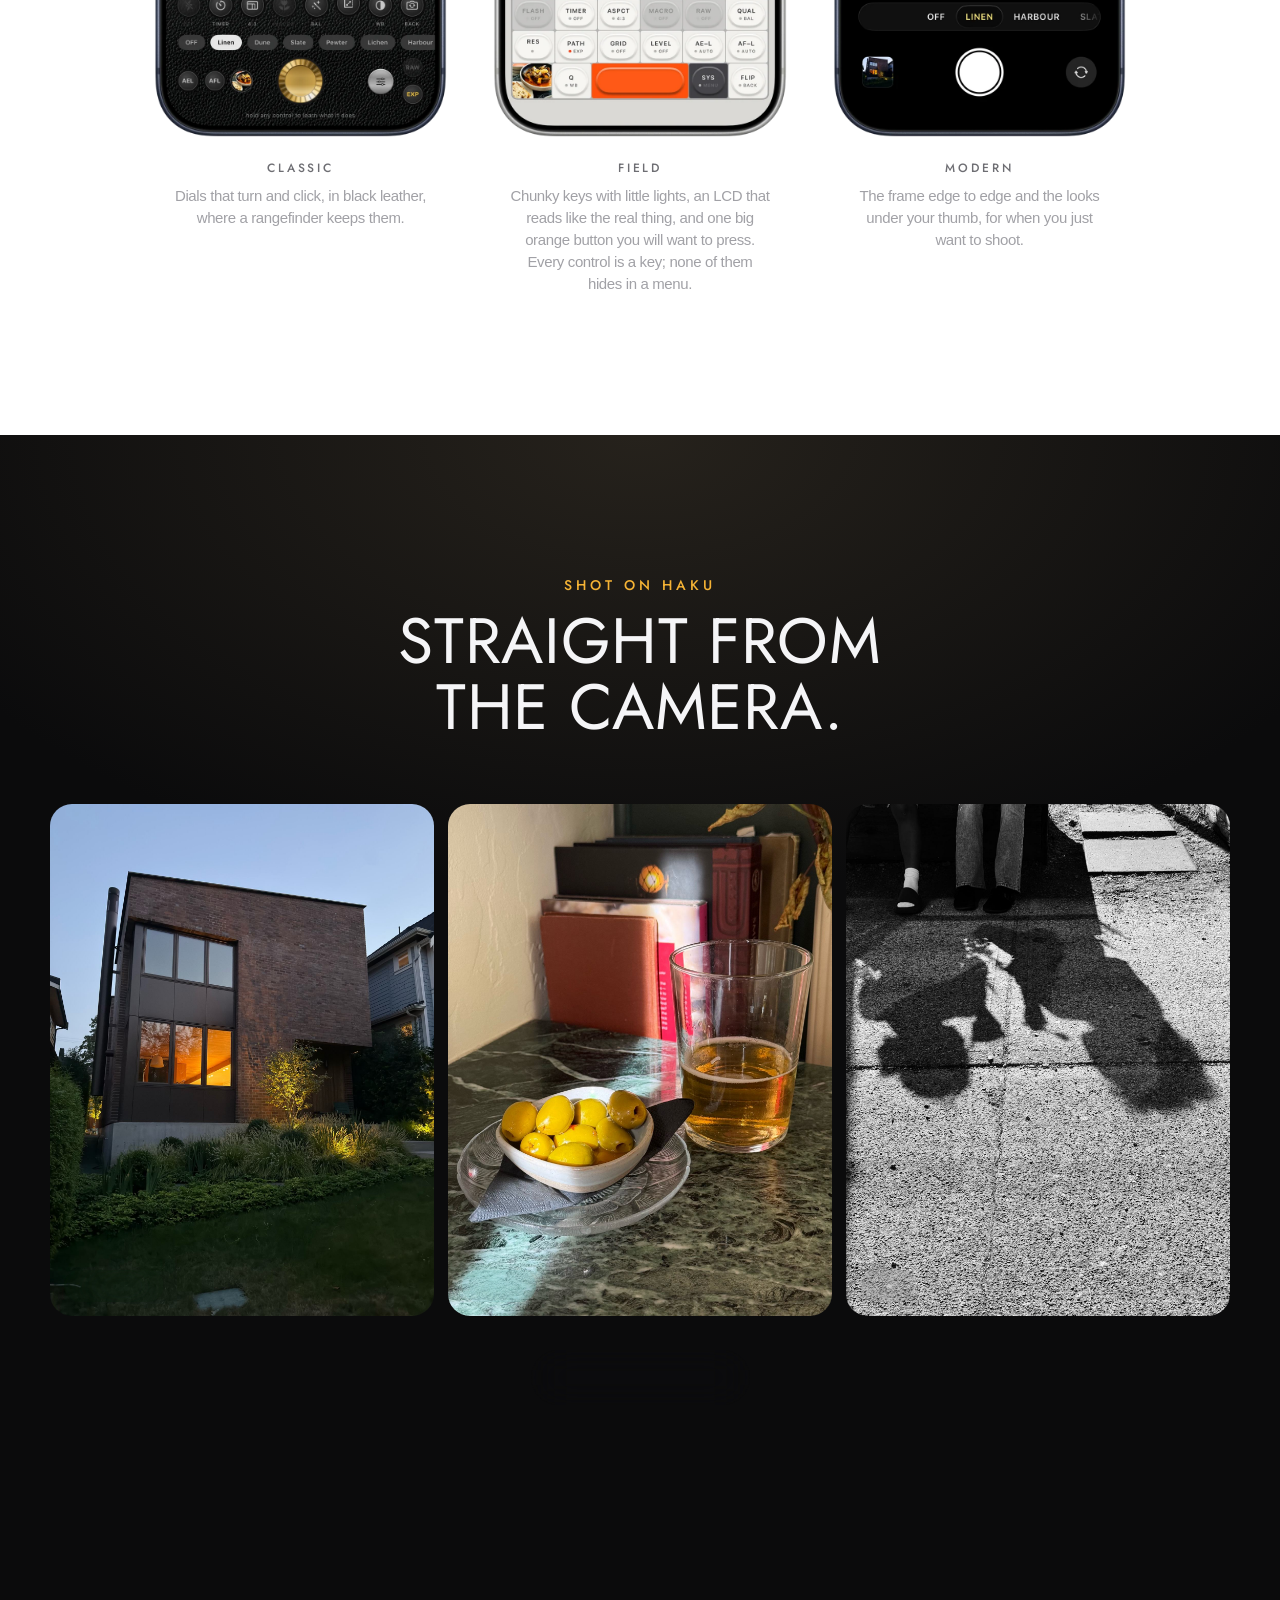
==== commit 0786e610: "The App Store pre-order in place of the TestFlight beta: every page's link, and the home page's butt" ====
--- a/index.html
+++ b/index.html
@@ -475,7 +475,7 @@
   <a class="link opt" href="#darkroom">Darkroom</a>
   <a class="link" href="/recipes/">Recipes</a>
   <a class="link sup" href="/support/">Support</a>
-  <a class="pill" href="https://testflight.apple.com/join/Hw6nSAq9">Get<span class="long"> Haku</span></a>
+  <a class="pill" href="https://apps.apple.com/app/id6798982888">Get<span class="long"> Haku</span></a>
 </nav>
 
 <main>
@@ -489,7 +489,7 @@
     <p class="lede reveal d2">Haku grades every frame the way a film camera does: before the look, not over it.
       Ten film looks, real camera bodies, and an editor where nothing is ever baked in.</p>
     <div class="ctas reveal d3">
-      <a class="btn solid" href="https://testflight.apple.com/join/Hw6nSAq9">Join the beta</a>
+      <a class="btn solid" href="https://apps.apple.com/app/id6798982888">Pre-order on the App Store</a>
       <a class="btn glass" href="/recipes/">Browse recipes</a>
     </div>
     <img class="phone reveal" src="/assets/iphone-classic.webp?v=2" width="760" height="1554"
@@ -848,8 +848,8 @@
   <div class="inner center">
     <h2 class="headline m reveal">Free to shoot.</h2>
     <p class="lede reveal d1">The camera, all ten looks and the core editor are free. The Darkroom's
-      finishing tools are a one-time purchase. Coming to the App Store for iPhone and iPhone Duo; until then, Haku is free on TestFlight.</p>
-    <div class="ctas reveal d2"><a class="btn solid" style="background: var(--ink); color: var(--snow)" href="https://testflight.apple.com/join/Hw6nSAq9">Join the beta</a></div>
+      finishing tools are a one-time purchase. On the App Store November 30 for iPhone and iPhone Duo. Pre-order it now, free.</p>
+    <div class="ctas reveal d2"><a class="btn solid" style="background: var(--ink); color: var(--snow)" href="https://apps.apple.com/app/id6798982888">Pre-order on the App Store</a></div>
     <p class="lede reveal d2" style="font-size: 17px">Something wrong, or something missing? In Haku, Settings › About has
       Report an issue and Suggest a feature. Guides to every tool, and answers, are on the
       <a href="/support/" style="color: var(--amber-deep)">Support</a> page.</p>
@@ -866,7 +866,7 @@
       Apple, iPhone and iPhone Duo are trademarks of Apple Inc.</p>
     <div class="row">
       <a href="/recipes/">Recipes</a><a href="/privacy/">Privacy Policy</a>
-      <a href="https://testflight.apple.com/join/Hw6nSAq9">TestFlight beta</a>
+      <a href="https://apps.apple.com/app/id6798982888">App Store</a>
       <a href="/support/">Support</a>
     </div>
   </div>
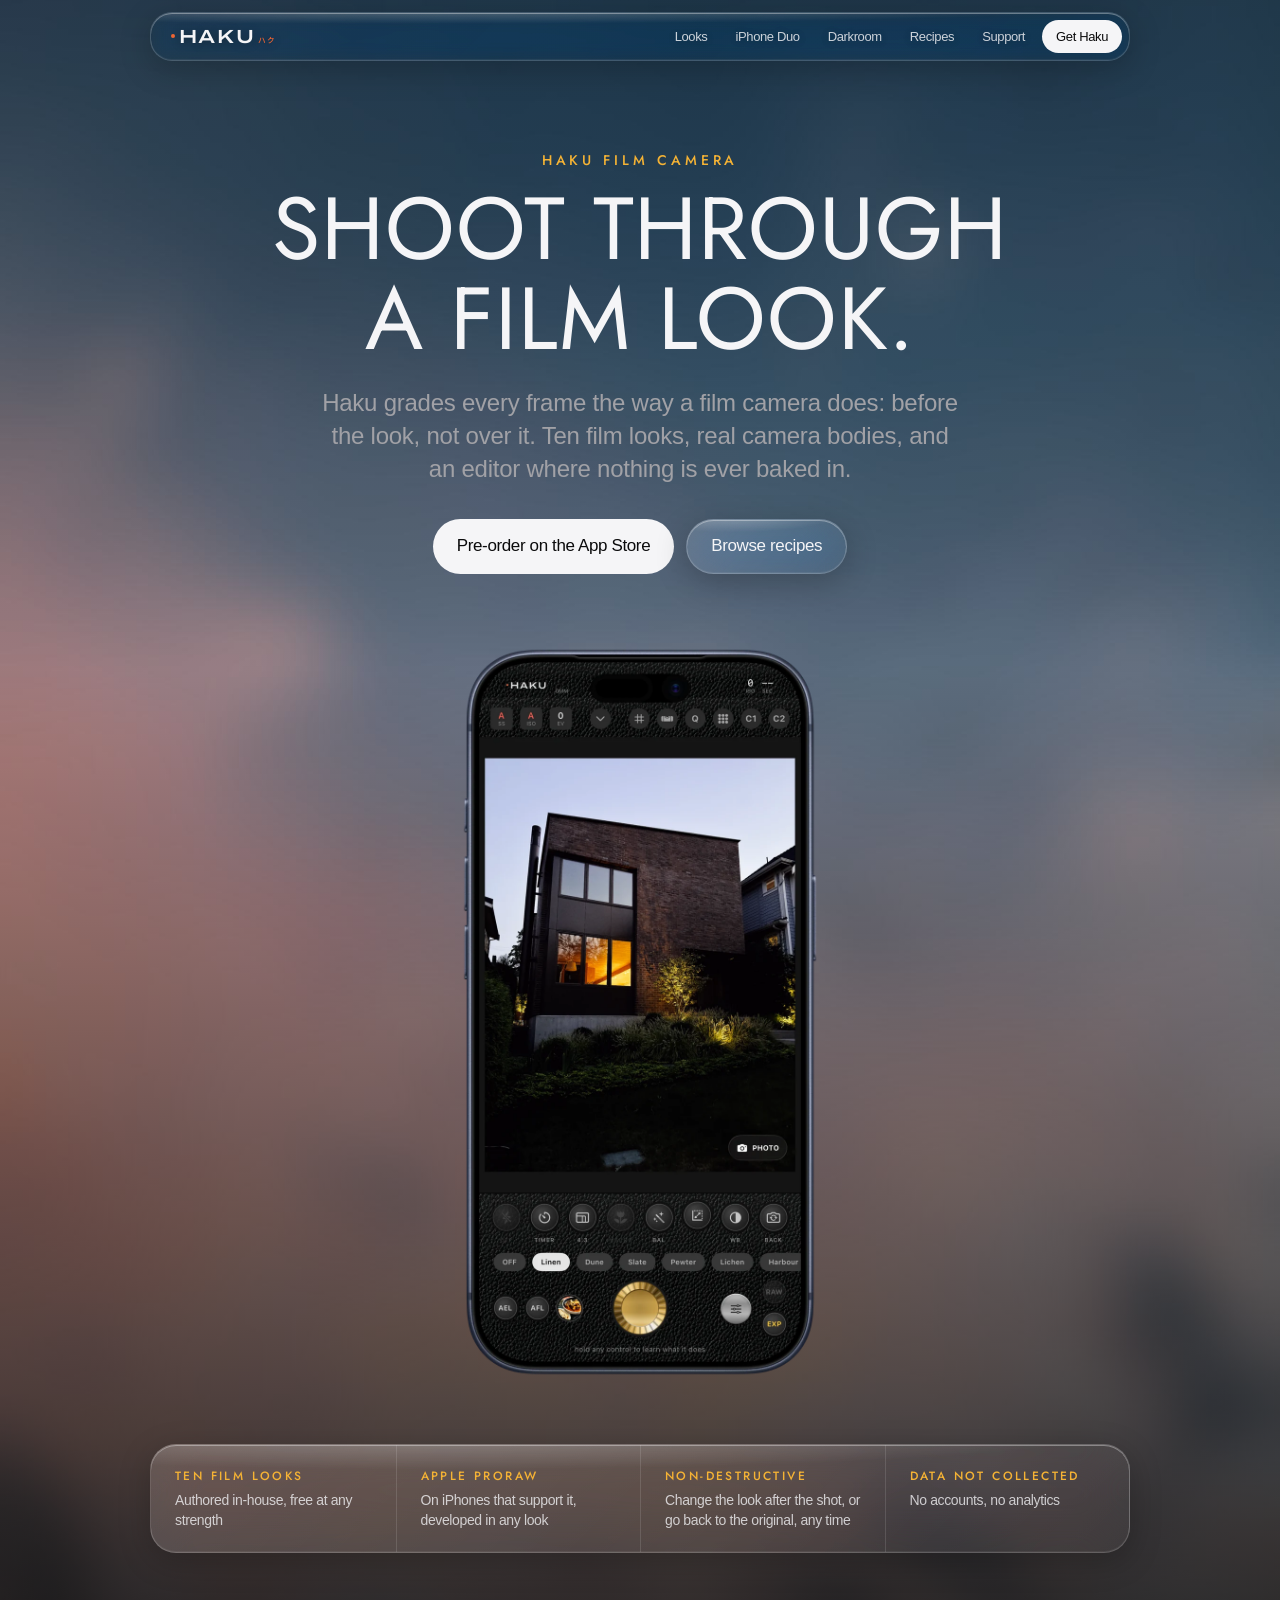
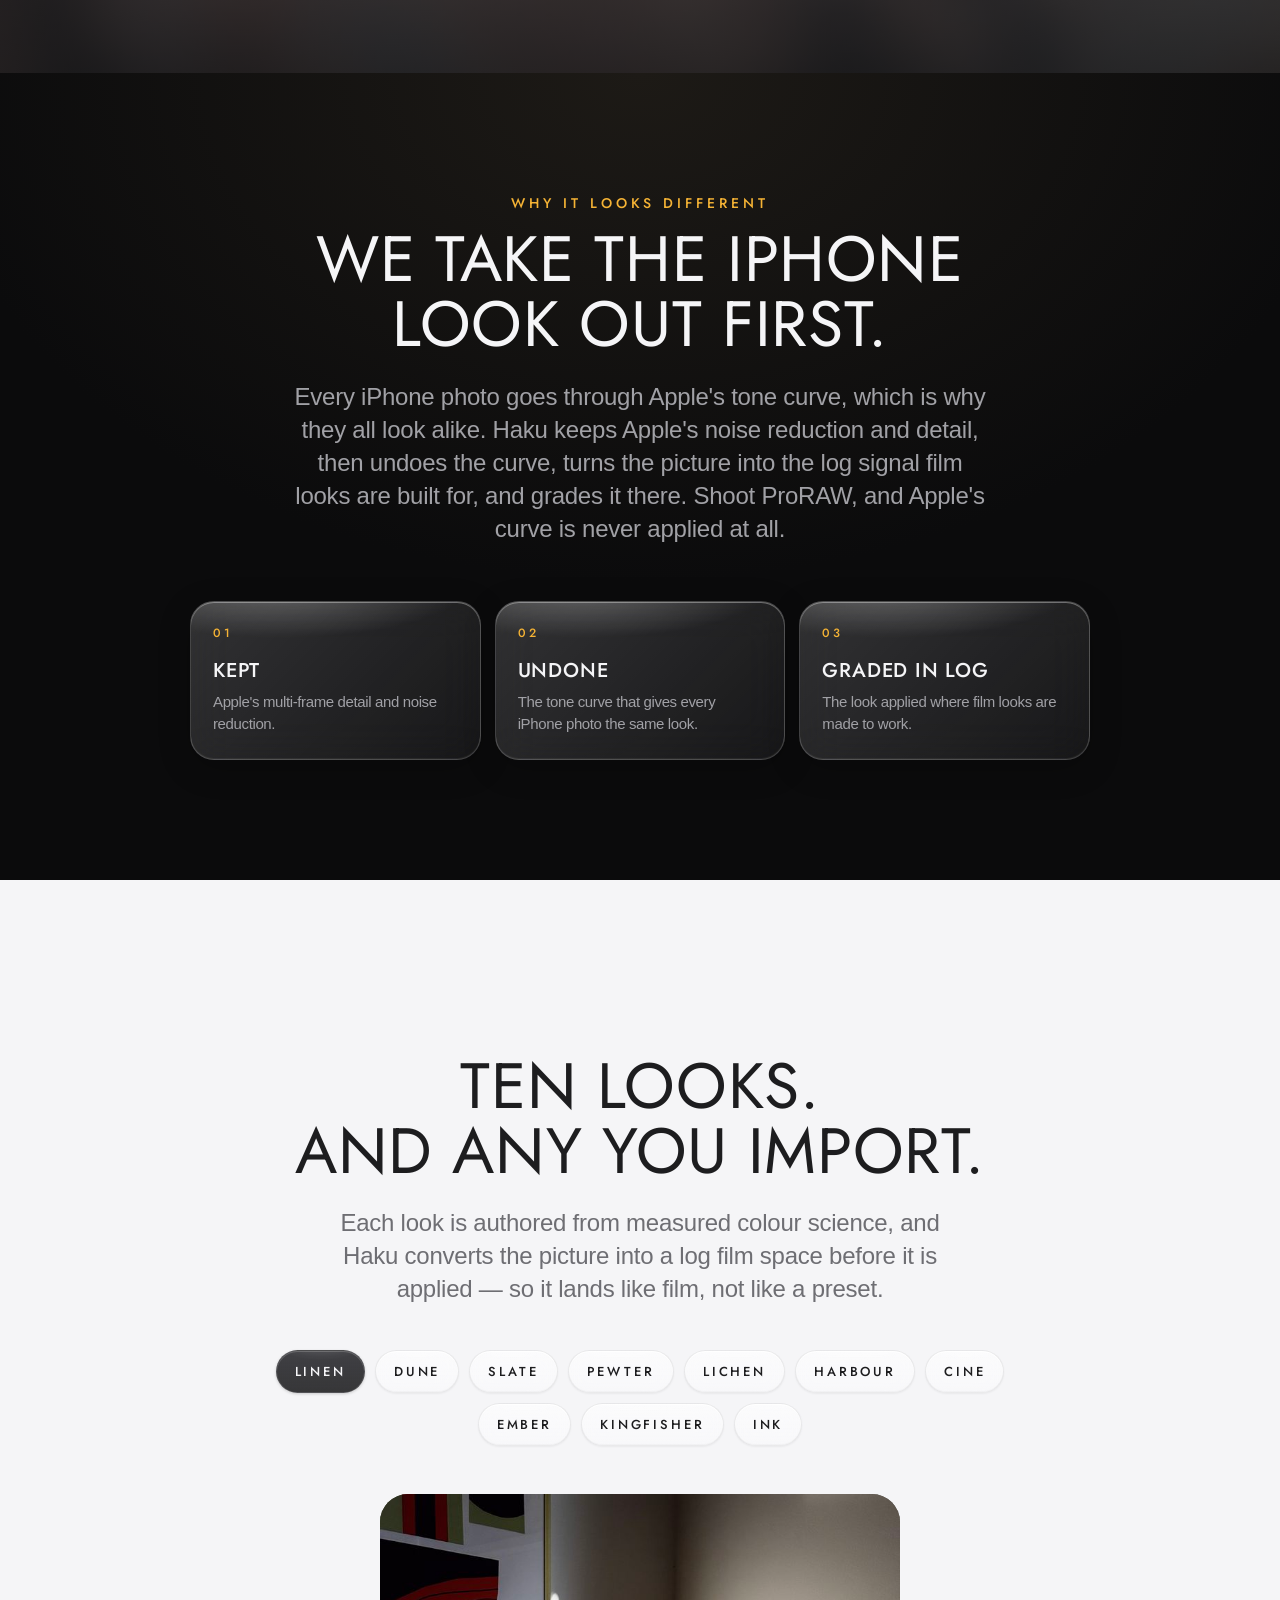
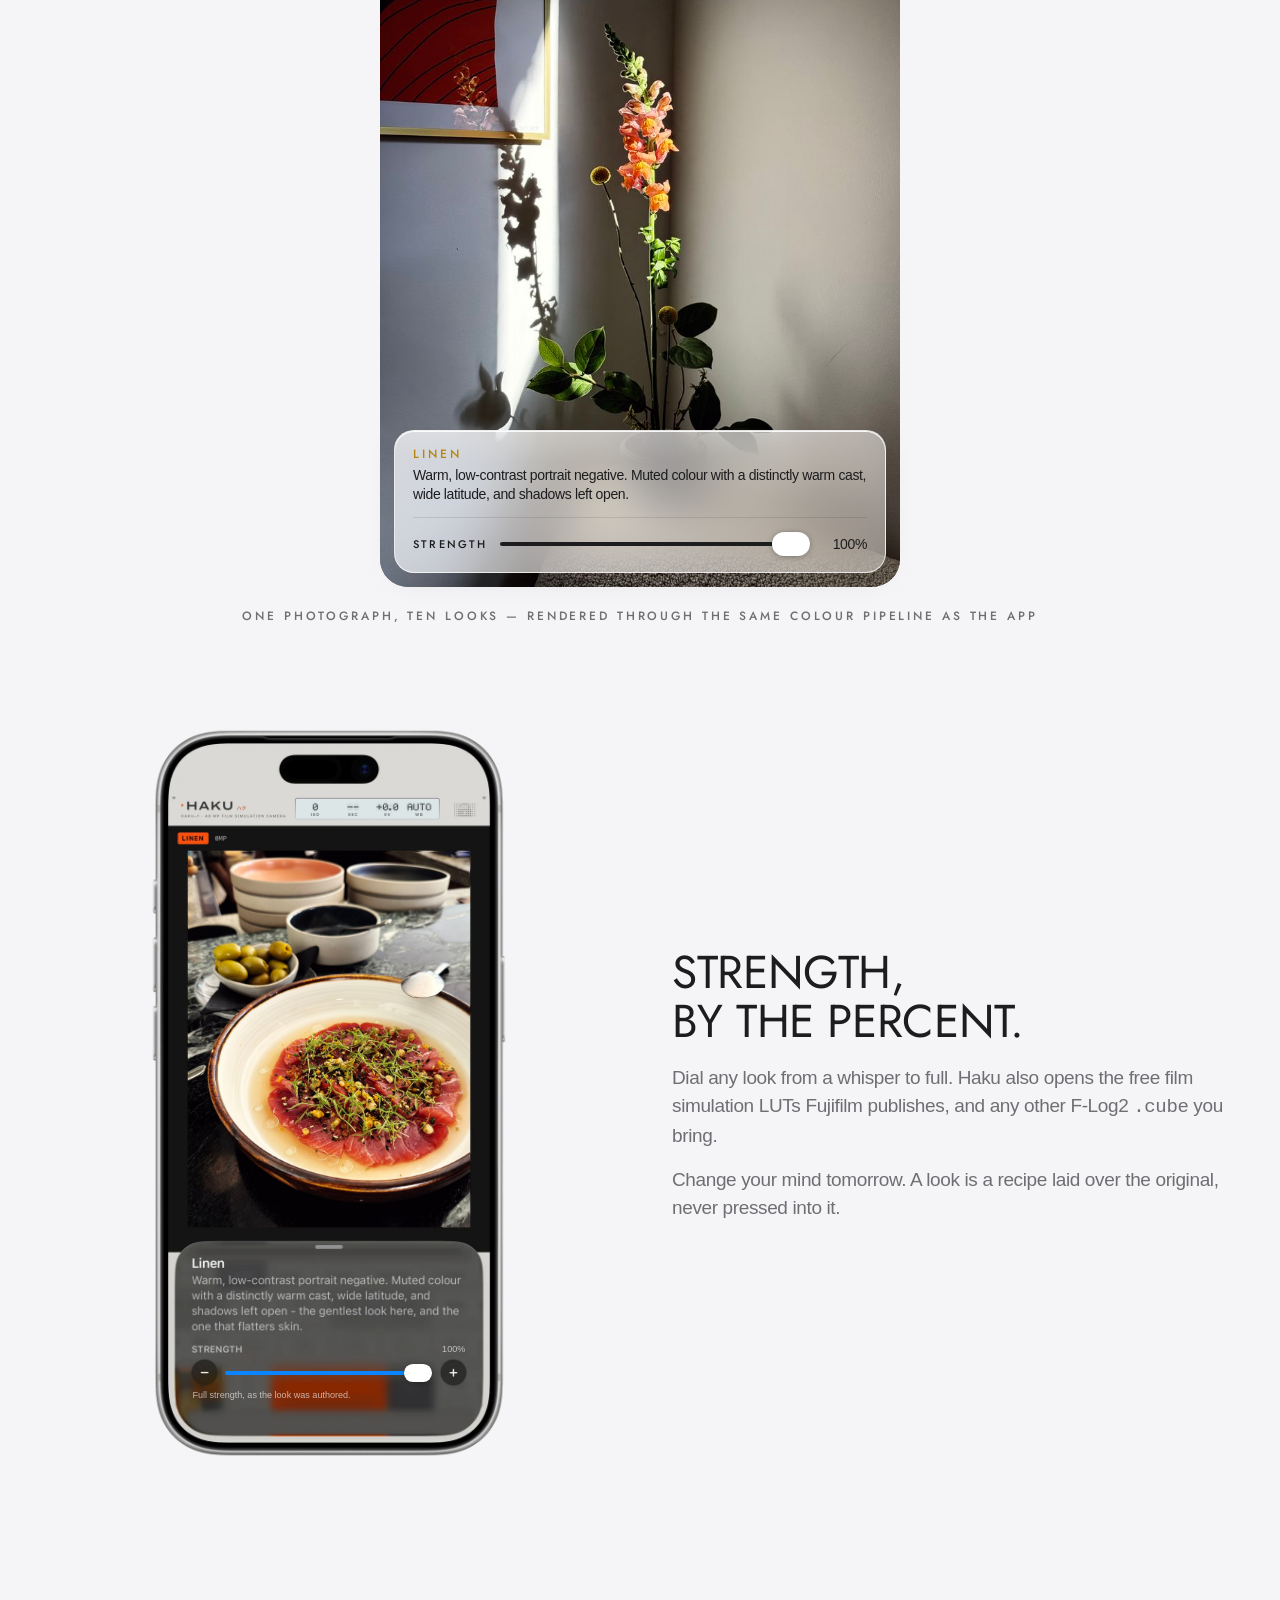
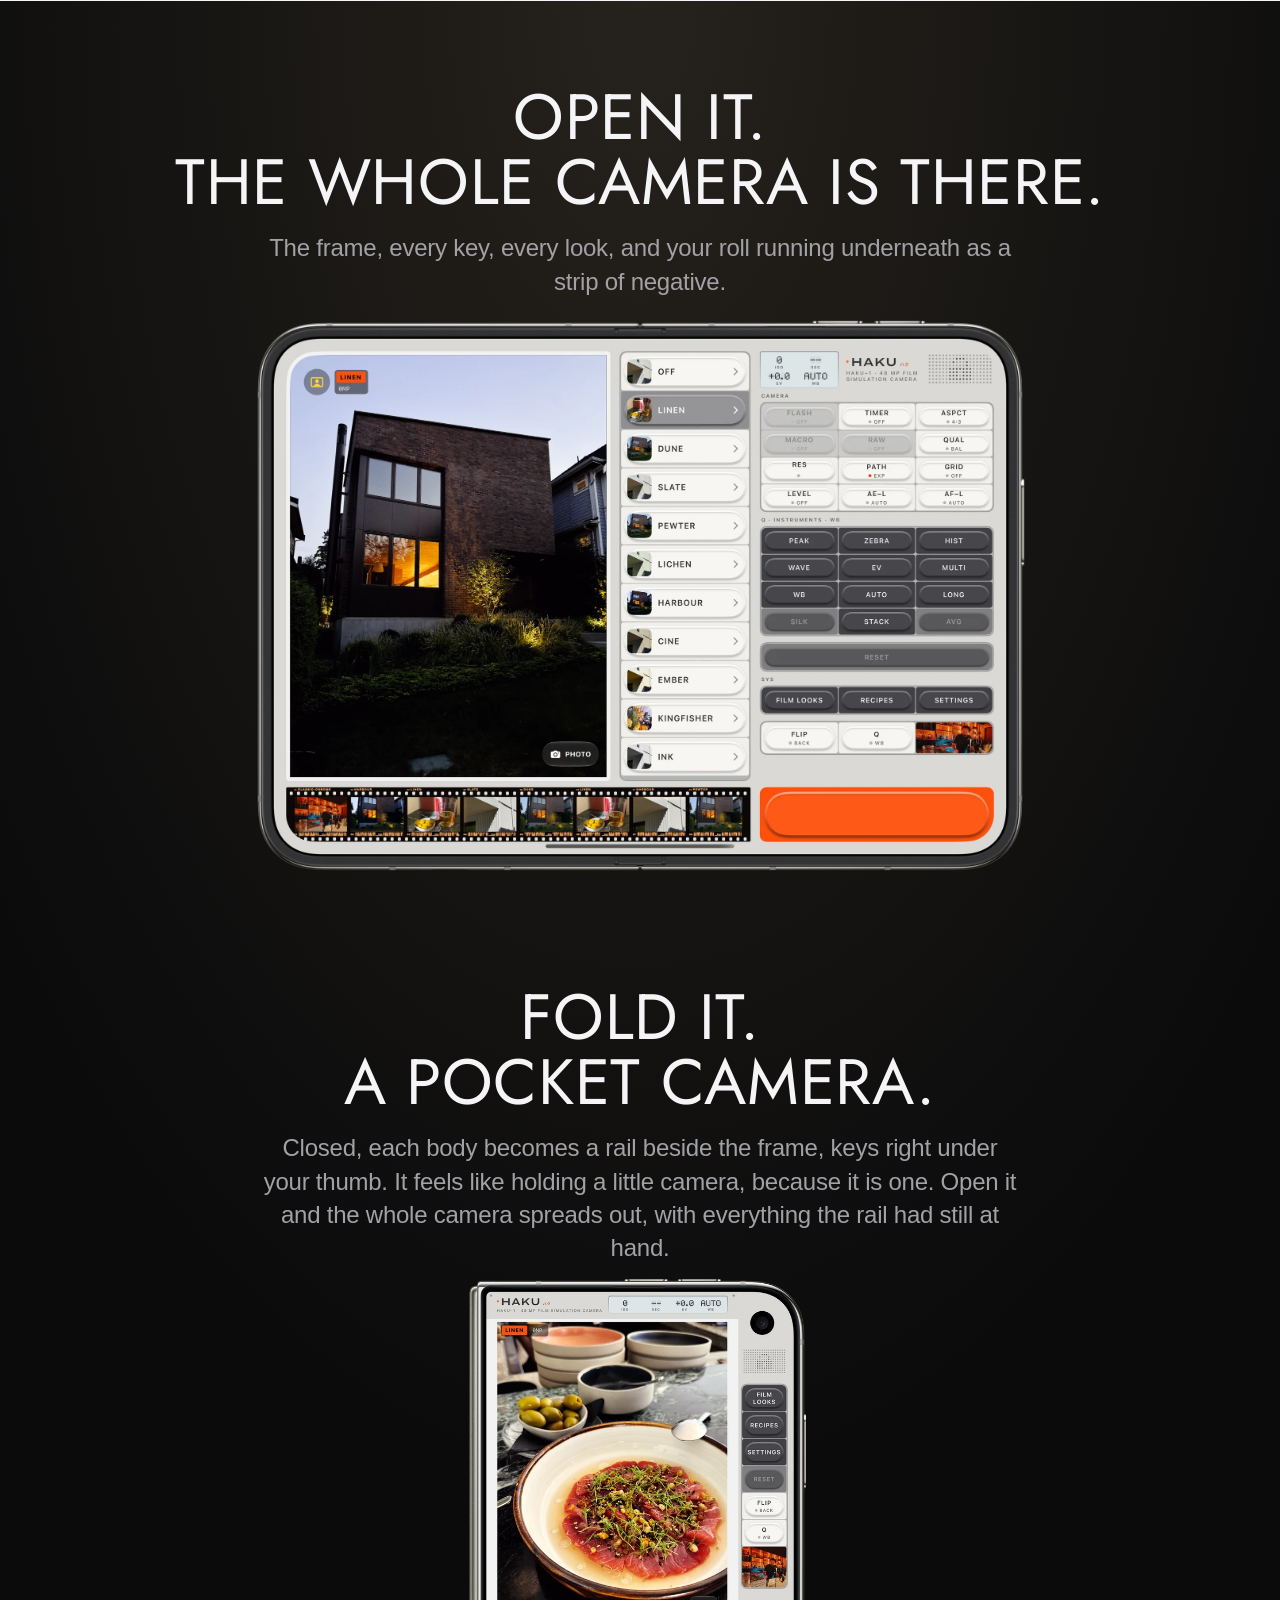
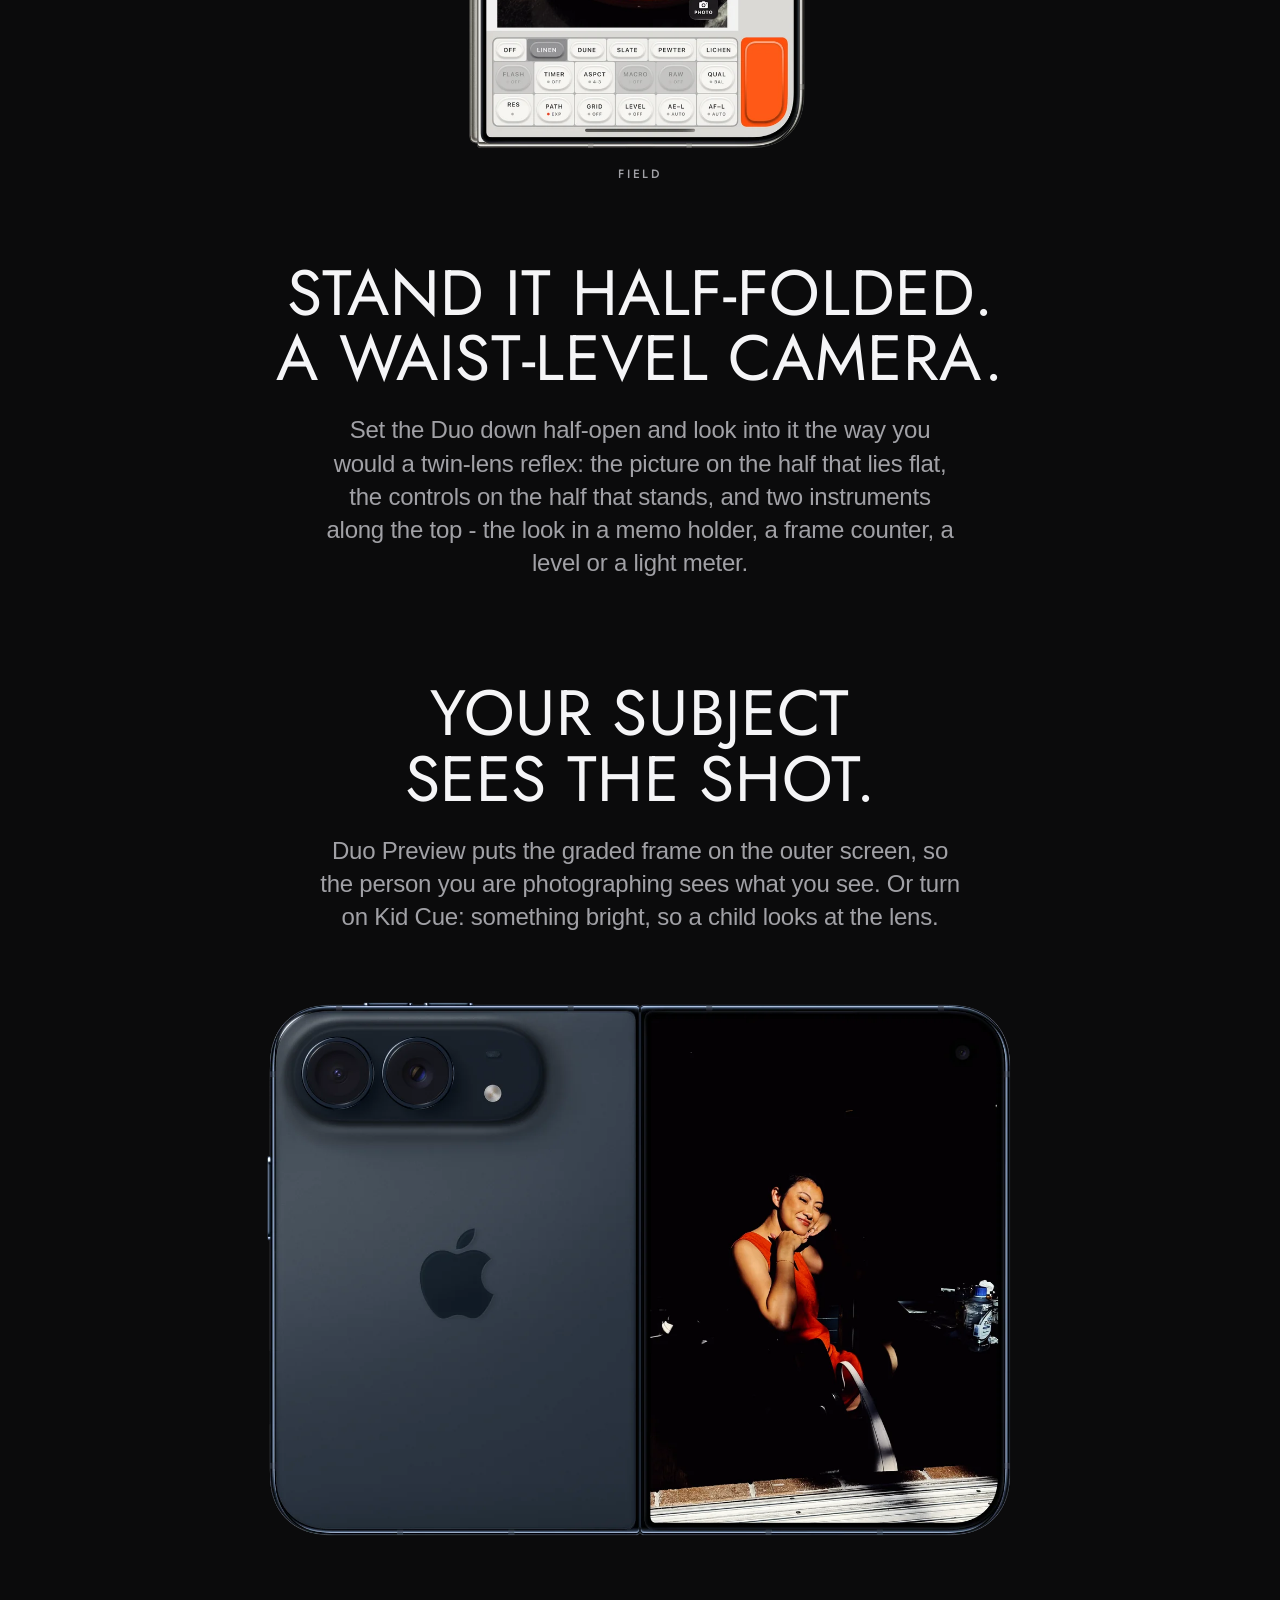
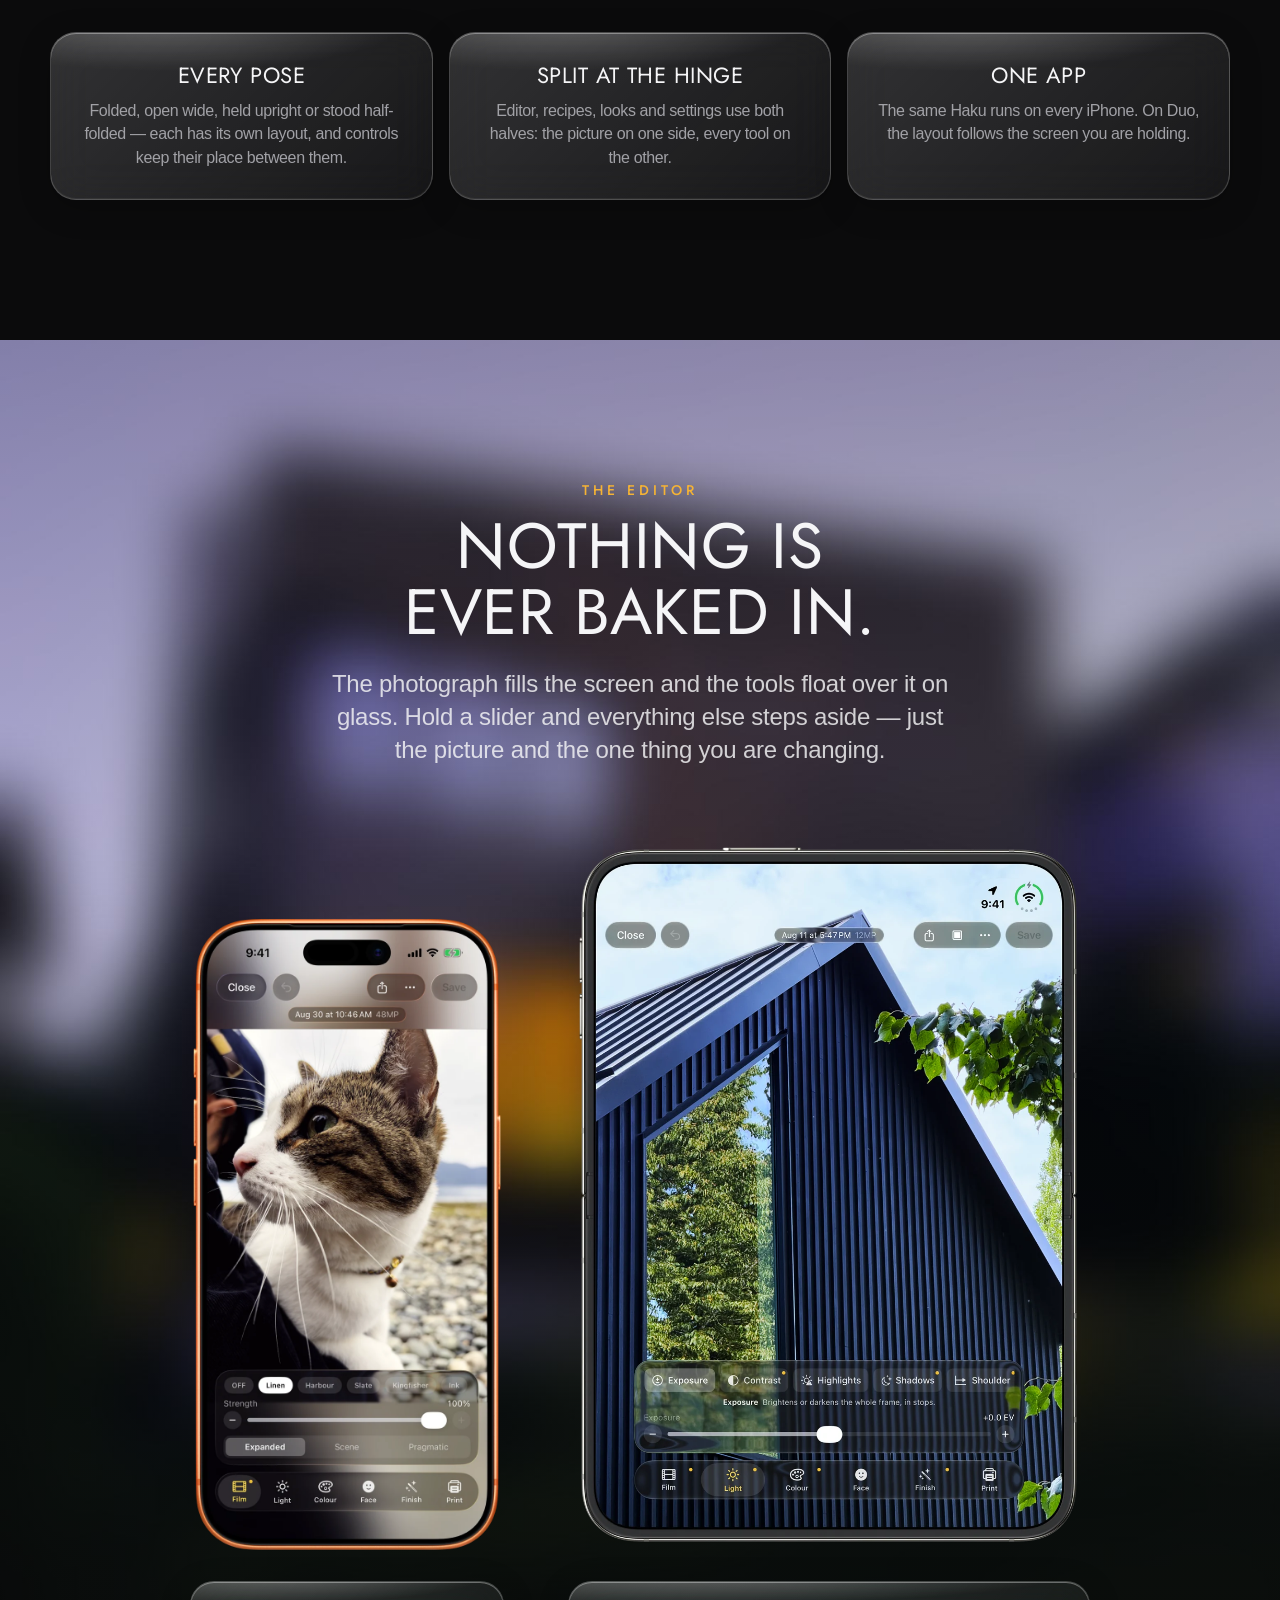
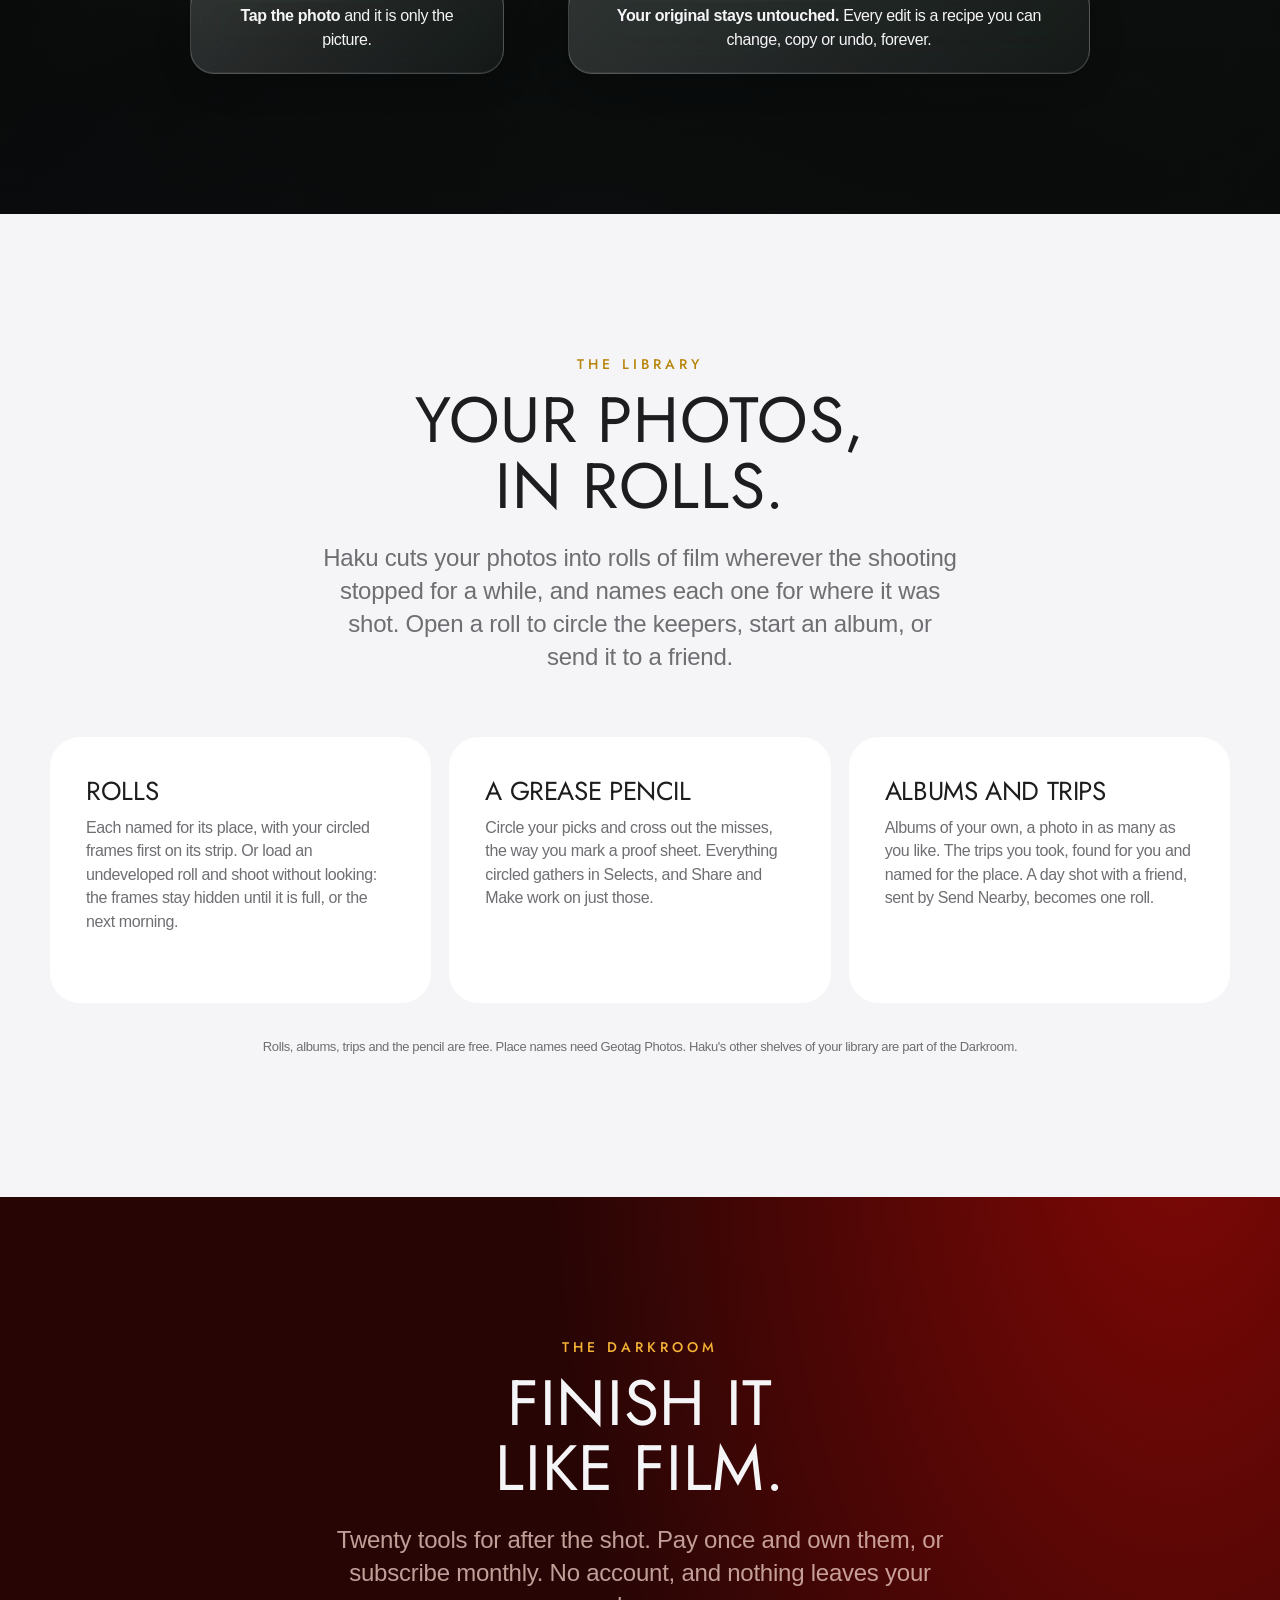
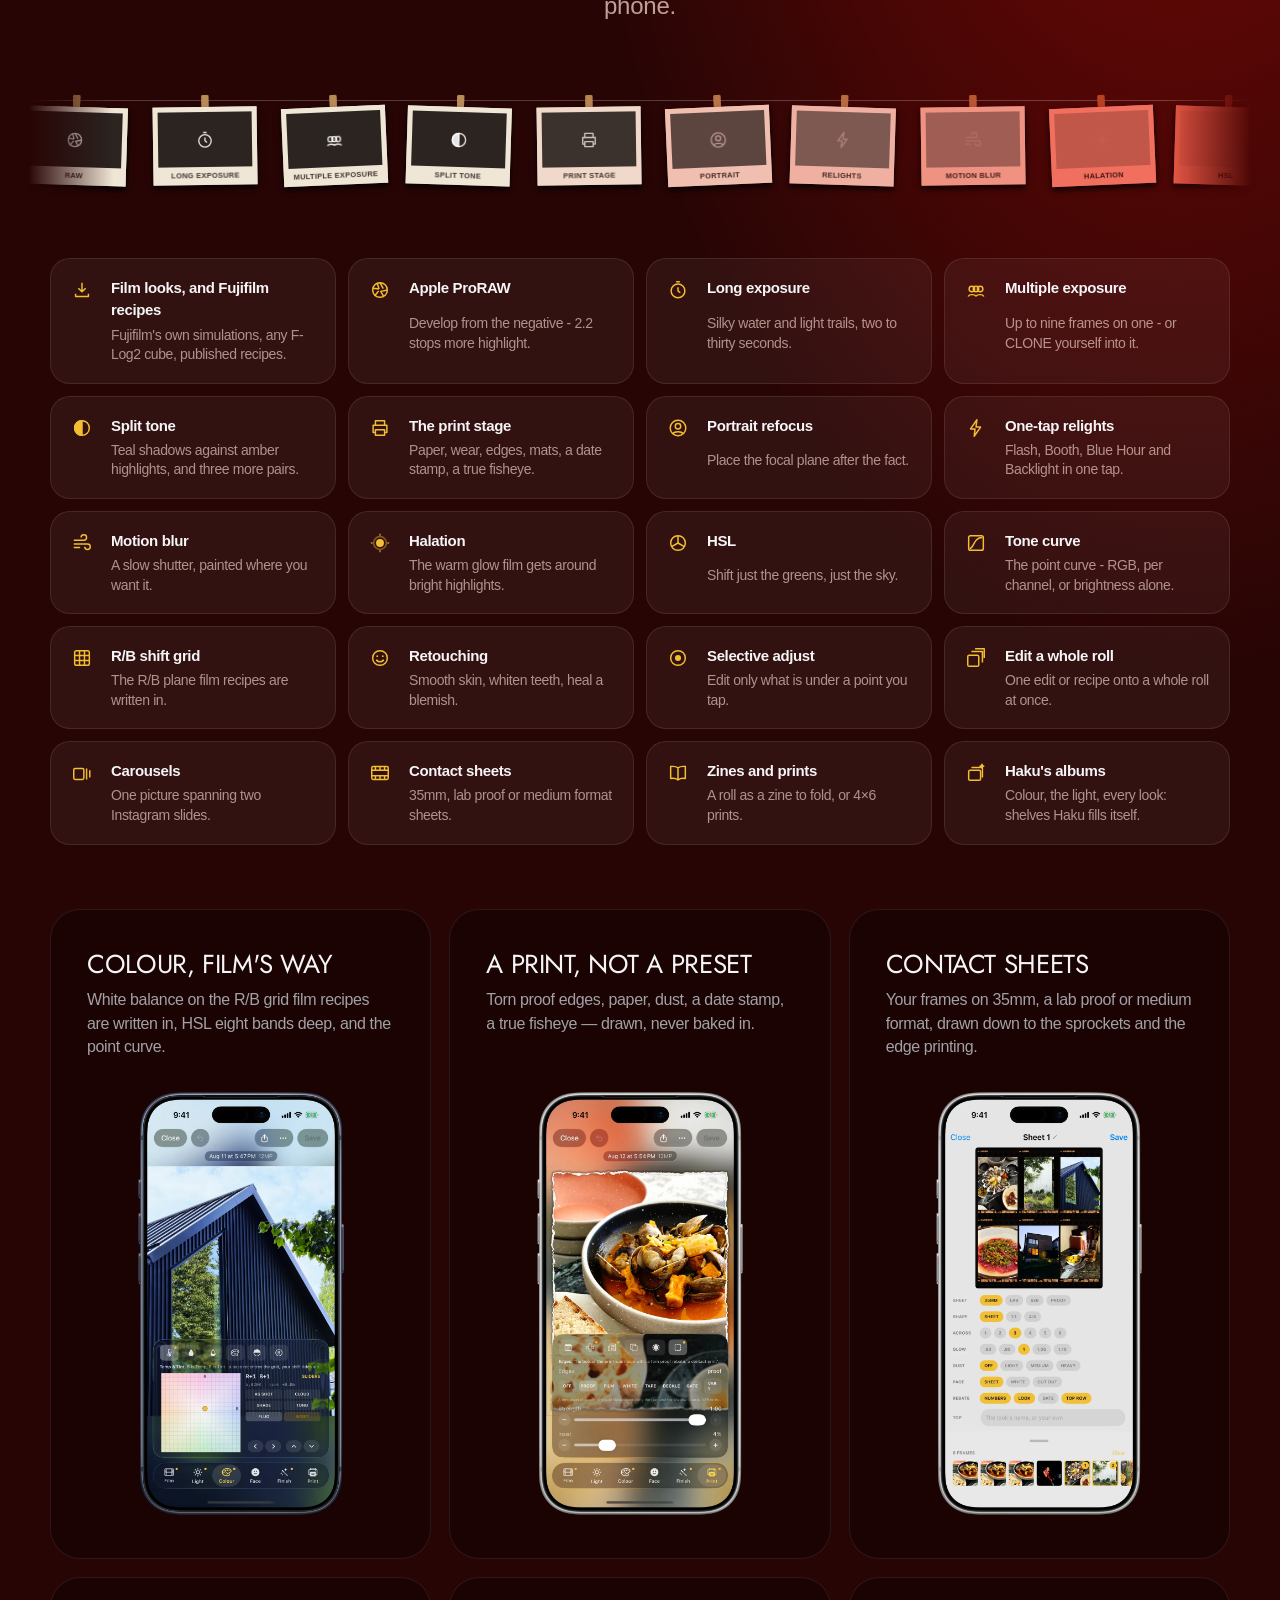
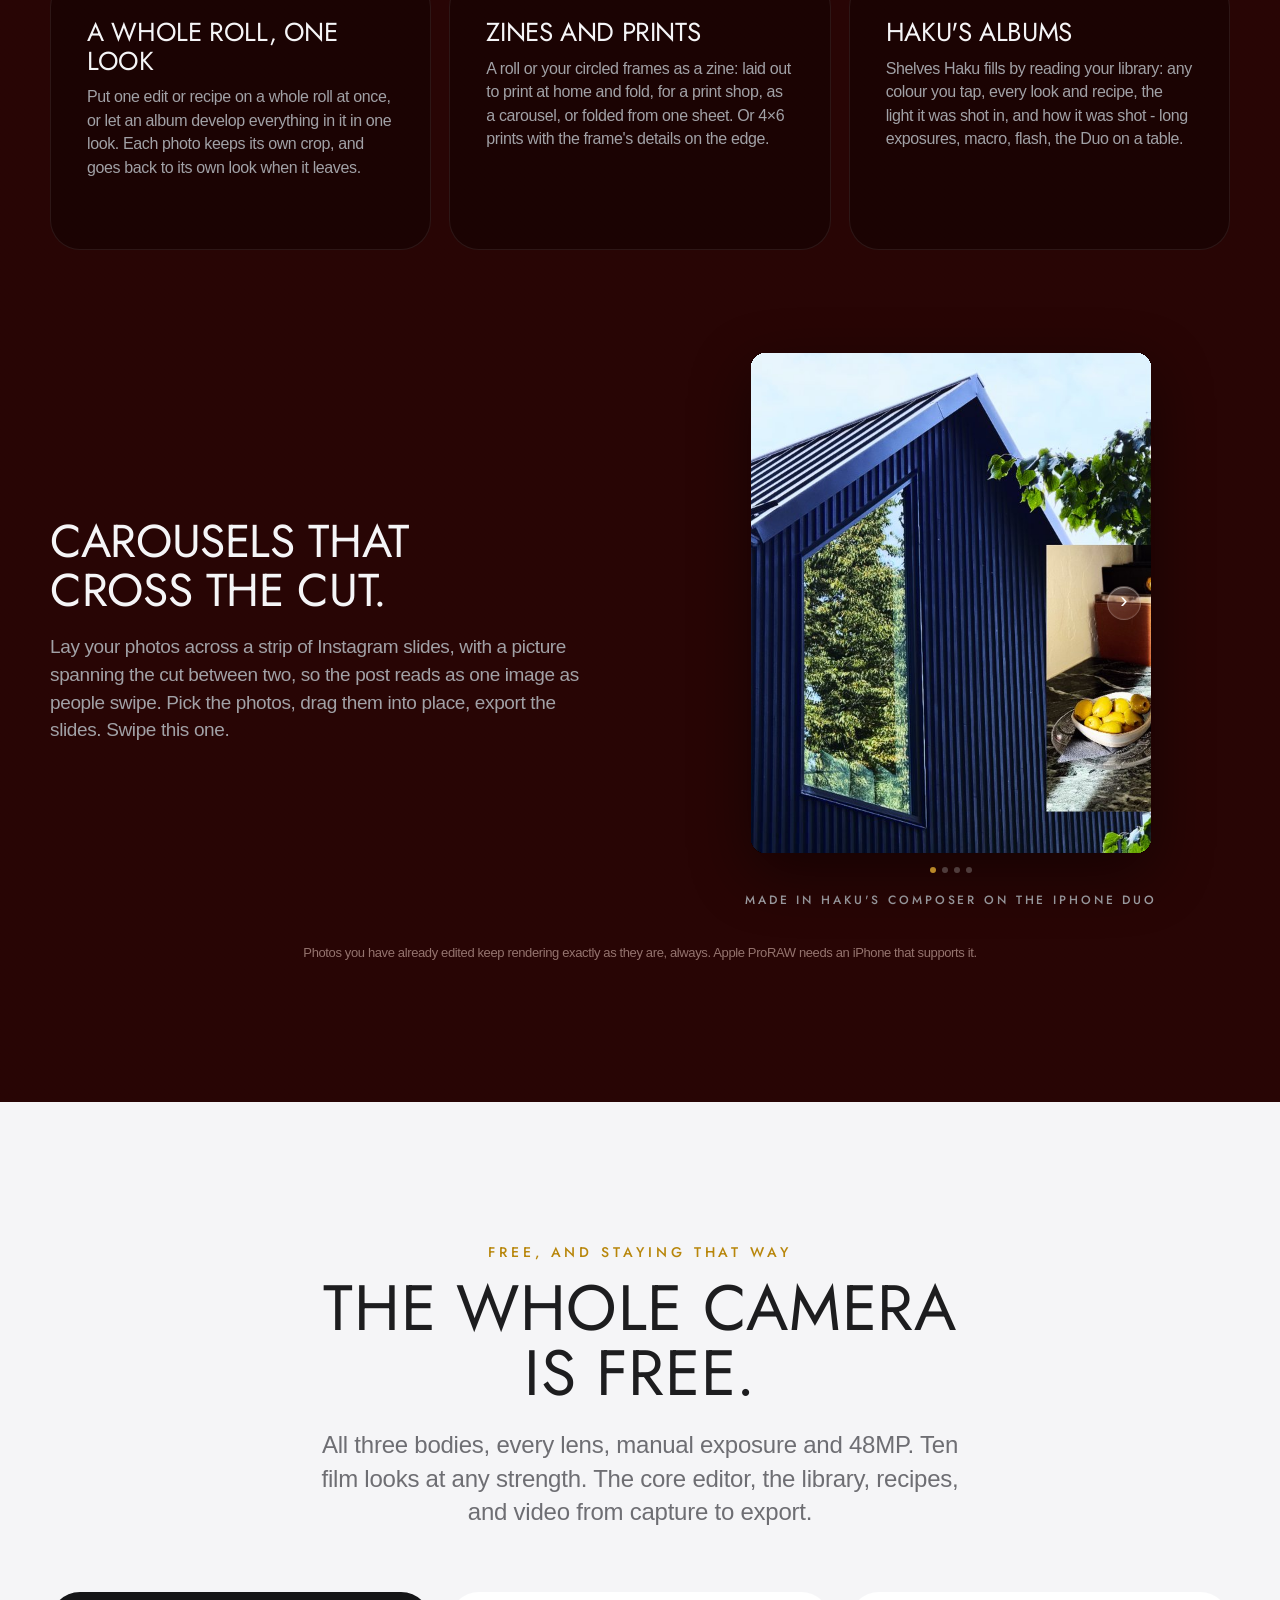
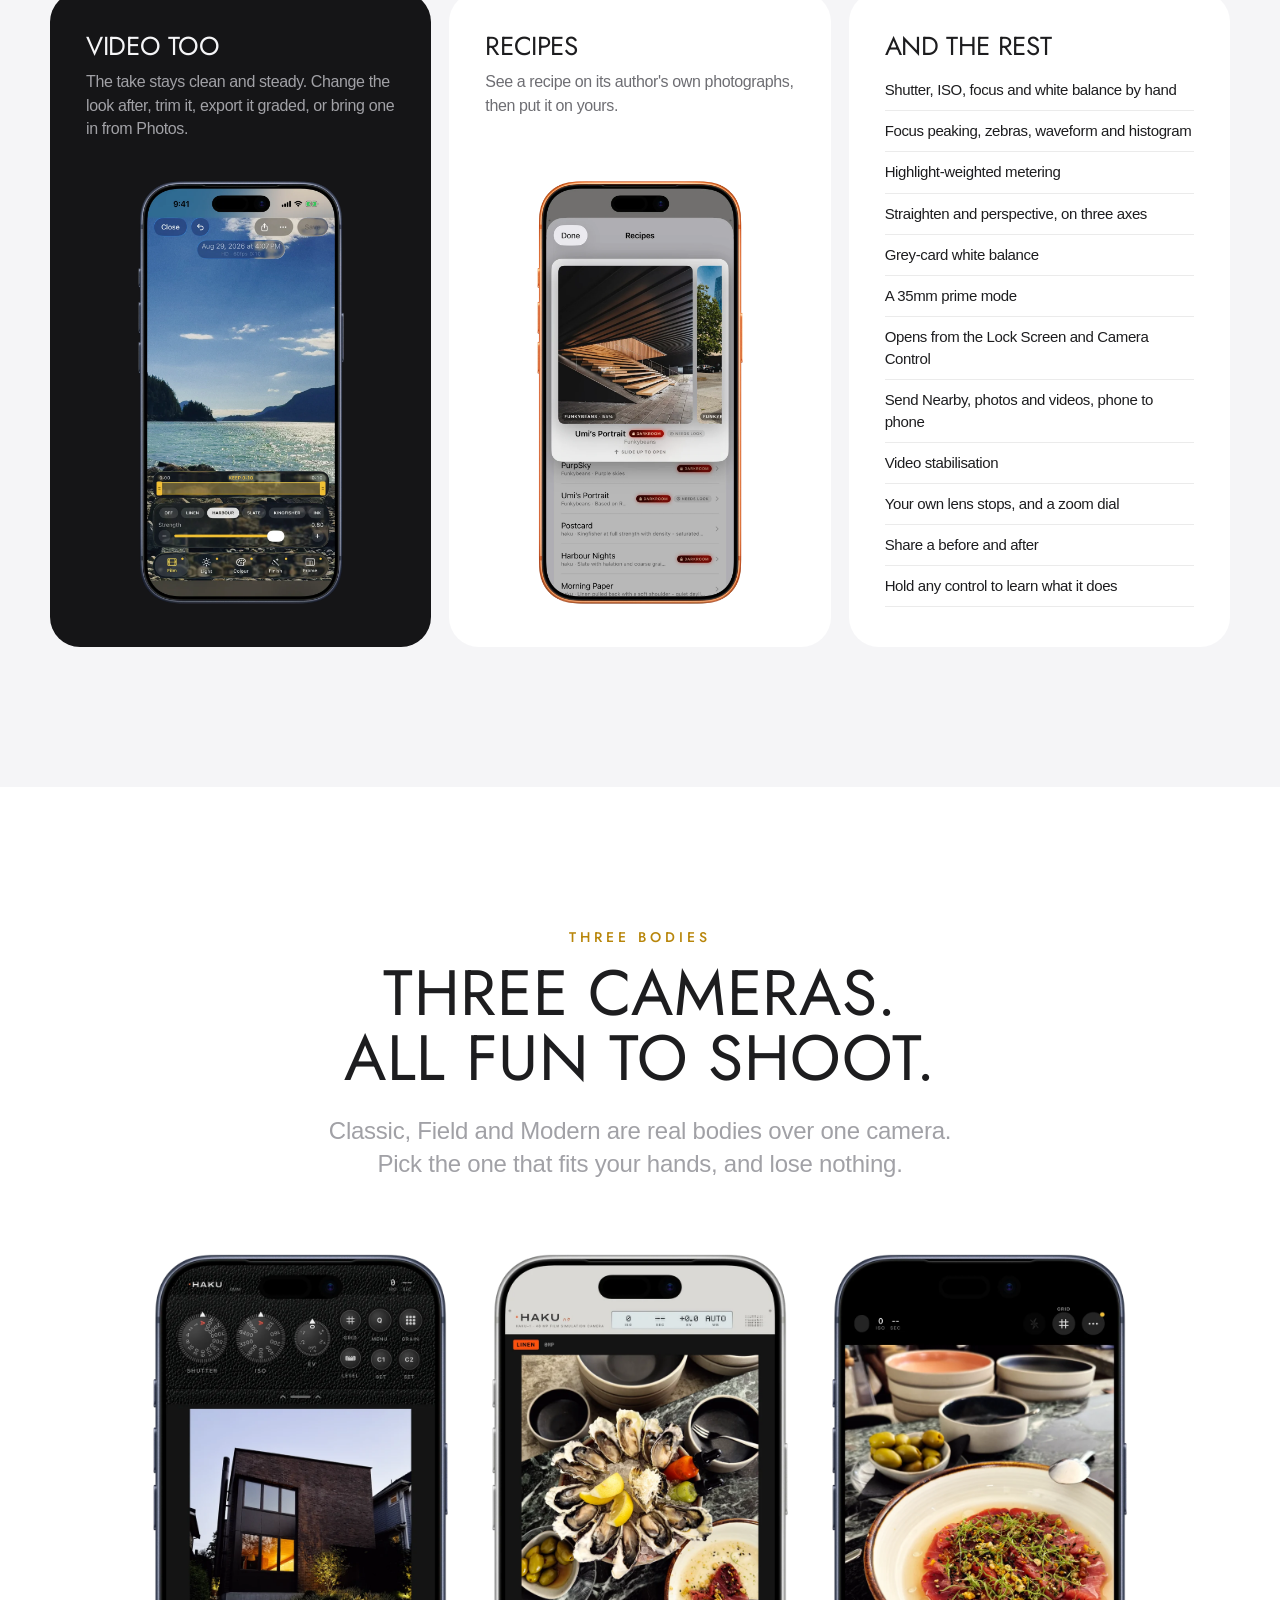
==== commit b3424849: "1.0.1 on the site: the library in rolls, the half-folded Duo, twenty Darkroom tools with zines and p" ====
--- a/index.html
+++ b/index.html
@@ -358,6 +358,8 @@
   .tile { padding-bottom: 40px; }
   .tile .peek { width: min(210px, 70%); margin: auto auto 0; }   /* whole device, one size: never cropped */
   .tile.text { padding-bottom: 40px; justify-content: center; }
+  /* Rows of text tiles read as a row: headings level, not centred. */
+  #library .tile.text, .darkroom .tile.text { justify-content: flex-start; }
   .tile ul { list-style: none; padding: 0; margin: 0; font-size: 15px; }
   .tile li { padding: 9px 0; border-bottom: 1px solid rgba(0,0,0,.08); break-inside: avoid; }
   .tile.dark li { border-color: rgba(255,255,255,.1); }
@@ -617,14 +619,19 @@
     </div>
   </div>
   <div class="inner center">
-    <h3 class="headline m reveal" style="margin-top: clamp(24px, 5vw, 60px)">Your subject<br>sees the shot.</h3>
+    <h3 class="headline m reveal" style="margin-top: clamp(24px, 5vw, 60px)">Stand it half-folded.<br>A waist-level camera.</h3>
+    <p class="lede reveal d1">Set the Duo down half-open and look into it the way you would a twin-lens
+      reflex: the picture on the half that lies flat, the controls on the half that stands, and two
+      instruments along the top - the look in a memo holder, a frame counter, a level or a light meter.</p>
+
+    <h3 class="headline m reveal" style="margin-top: clamp(48px, 8vw, 110px)">Your subject<br>sees the shot.</h3>
     <p class="lede reveal d1">Duo Preview puts the graded frame on the outer screen, so the person you are
       photographing sees what you see. Or turn on Kid Cue: something bright, so a child looks at the lens.</p>
     <img class="outer reveal d2" src="/assets/duo-outer.webp" width="1400" height="1005" loading="lazy"
          style="width: min(760px, 100%)" alt="The back of an open iPhone Duo, its outer screen showing the portrait being taken">
 
     <div class="facts">
-      <div class="fact glass reveal"><h4>Every pose</h4><p>Folded, open wide, or held upright — each has its own layout, and controls keep their place between them.</p></div>
+      <div class="fact glass reveal"><h4>Every pose</h4><p>Folded, open wide, held upright or stood half-folded — each has its own layout, and controls keep their place between them.</p></div>
       <div class="fact glass reveal d1"><h4>Split at the hinge</h4><p>Editor, recipes, looks and settings use both halves: the picture on one side, every tool on the other.</p></div>
       <div class="fact glass reveal d2"><h4>One app</h4><p>The same Haku runs on every iPhone. On Duo, the layout follows the screen you are holding.</p></div>
     </div>
@@ -654,13 +661,45 @@
   </div>
 </section>
 
+<!-- Library -->
+<section id="library" class="light-sec">
+  <div class="inner">
+    <div class="center">
+      <p class="eyebrow reveal" style="color: var(--amber-deep)">The library</p>
+      <h2 class="headline m reveal d1">Your photos,<br>in rolls.</h2>
+      <p class="lede reveal d2">Haku cuts your photos into rolls of film wherever the shooting stopped for a
+        while, and names each one for where it was shot. Open a roll to circle the keepers, start an album,
+        or send it to a friend.</p>
+    </div>
+    <div class="bento">
+      <div class="tile text reveal">
+        <h4>Rolls</h4>
+        <p>Each named for its place, with your circled frames first on its strip. Or load an undeveloped
+          roll and shoot without looking: the frames stay hidden until it is full, or the next morning.</p>
+      </div>
+      <div class="tile text reveal d1">
+        <h4>A grease pencil</h4>
+        <p>Circle your picks and cross out the misses, the way you mark a proof sheet. Everything circled
+          gathers in Selects, and Share and Make work on just those.</p>
+      </div>
+      <div class="tile text reveal d2">
+        <h4>Albums and trips</h4>
+        <p>Albums of your own, a photo in as many as you like. The trips you took, found for you and named
+          for the place. A day shot with a friend, sent by Send Nearby, becomes one roll.</p>
+      </div>
+    </div>
+    <p class="small-note center reveal" style="color: var(--ink-dim)">Rolls, albums, trips and the pencil are free. Place names need Geotag
+      Photos. Haku's other shelves of your library are part of the Darkroom.</p>
+  </div>
+</section>
+
 <!-- Darkroom -->
 <section id="darkroom" class="darkroom">
   <div class="inner">
     <div class="center">
       <p class="eyebrow reveal">The Darkroom</p>
       <h2 class="headline m reveal d1">Finish it<br>like film.</h2>
-      <p class="lede reveal d2">Eighteen tools for after the shot. Pay once and own them, or subscribe
+      <p class="lede reveal d2">Twenty tools for after the shot. Pay once and own them, or subscribe
         monthly. No account, and nothing leaves your phone.</p>
     </div>
     <div class="line reveal" aria-hidden="true"><div class="wire"></div><div class="prints"></div></div>
@@ -680,6 +719,21 @@
         <h4>Contact sheets</h4>
         <p>Your frames on 35mm, a lab proof or medium format, drawn down to the sprockets and the edge printing.</p>
         <img class="peek" src="/assets/iphone-contact.webp" width="760" height="1554" loading="lazy" alt="A contact sheet made in Haku">
+      </div>
+      <div class="tile dark text reveal">
+        <h4>A whole roll, one look</h4>
+        <p>Put one edit or recipe on a whole roll at once, or let an album develop everything in it in one
+          look. Each photo keeps its own crop, and goes back to its own look when it leaves.</p>
+      </div>
+      <div class="tile dark text reveal d1">
+        <h4>Zines and prints</h4>
+        <p>A roll or your circled frames as a zine: laid out to print at home and fold, for a print shop, as
+          a carousel, or folded from one sheet. Or 4&times;6 prints with the frame's details on the edge.</p>
+      </div>
+      <div class="tile dark text reveal d2">
+        <h4>Haku's albums</h4>
+        <p>Shelves Haku fills by reading your library: any colour you tap, every look and recipe, the light
+          it was shot in, and how it was shot - long exposures, macro, flash, the Duo on a table.</p>
       </div>
     </div>
 
@@ -725,7 +779,8 @@
     <div class="bento">
       <div class="tile dark reveal">
         <h4>Video too</h4>
-        <p>The take stays clean. Change the look after, trim it, export it graded.</p>
+        <p>The take stays clean and steady. Change the look after, trim it, export it graded, or bring one in
+          from Photos.</p>
         <img class="peek" src="/assets/iphone-video.webp" width="760" height="1554" loading="lazy" alt="Haku's video editor">
       </div>
       <div class="tile reveal d1">
@@ -739,8 +794,9 @@
           <li>Shutter, ISO, focus and white balance by hand</li><li>Focus peaking, zebras, waveform and histogram</li>
           <li>Highlight-weighted metering</li><li>Straighten and perspective, on three axes</li>
           <li>Grey-card white balance</li><li>A 35mm prime mode</li>
-          <li>Opens from the Lock Screen and Camera Control</li><li>Send Nearby, phone to phone</li>
-          <li>Hold any control to learn what it does</li>
+          <li>Opens from the Lock Screen and Camera Control</li><li>Send Nearby, photos and videos, phone to phone</li>
+          <li>Video stabilisation</li><li>Your own lens stops, and a zoom dial</li>
+          <li>Share a before and after</li><li>Hold any control to learn what it does</li>
         </ul>
       </div>
     </div>
@@ -1080,7 +1136,9 @@
       retouch: '<circle cx="12" cy="12" r="8"/><path d="M8.5 14.5c2 2 5 2 7 0M9 10h.01M15 10h.01" stroke-linecap="round" stroke-width="2"/>',
       selective: '<circle cx="12" cy="12" r="8"/><circle cx="12" cy="12" r="2.5" fill="currentColor"/>',
       carousel: '<rect x="3" y="7" width="11" height="12" rx="1.5"/><path d="M17 7v12M20.5 9v8"/>',
-      sheet: '<rect x="3" y="5" width="18" height="14" rx="1.5"/><path d="M3 9h18M3 15h18M7 5v4m5-4v4m5-4v4M7 15v4m5-4v4m5-4v4"/>'
+      sheet: '<rect x="3" y="5" width="18" height="14" rx="1.5"/><path d="M3 9h18M3 15h18M7 5v4m5-4v4m5-4v4M7 15v4m5-4v4m5-4v4"/>',
+      zine: '<path d="M12 6.5C10 5 7 4.5 4 5v13c3-.5 6 0 8 1.5 2-1.5 5-2 8-1.5V5c-3-.5-6 0-8 1.5zM12 6.5v13"/>',
+      albums: '<rect x="4" y="9" width="13" height="11" rx="1.5"/><path d="M7 6h12v11M18.5 2.5l.6 1.4 1.4.6-1.4.6-.6 1.4-.6-1.4-1.4-.6 1.4-.6z"/>'
     };
     var F = [
       ['looks', 'Film looks', 'Film looks, and Fujifilm recipes', "Fujifilm's own simulations, any F-Log2 cube, published recipes."],
@@ -1100,7 +1158,9 @@
       ['selective', 'Selective', 'Selective adjust', 'Edit only what is under a point you tap.'],
       ['roll', 'Whole roll', 'Edit a whole roll', 'One edit or recipe onto a whole roll at once.'],
       ['carousel', 'Carousels', 'Carousels', 'One picture spanning two Instagram slides.'],
-      ['sheet', 'Contact sheets', 'Contact sheets', '35mm, lab proof or medium format sheets.']
+      ['sheet', 'Contact sheets', 'Contact sheets', '35mm, lab proof or medium format sheets.'],
+      ['zine', 'Zines', 'Zines and prints', 'A roll as a zine to fold, or 4×6 prints.'],
+      ['albums', 'Albums', "Haku's albums", 'Colour, the light, every look: shelves Haku fills itself.']
     ];
     var svg = function (k) {
       return '<svg viewBox="0 0 24 24" fill="none" stroke="currentColor" stroke-width="1.6" stroke-linejoin="round" aria-hidden="true">' + G[k] + '</svg>';
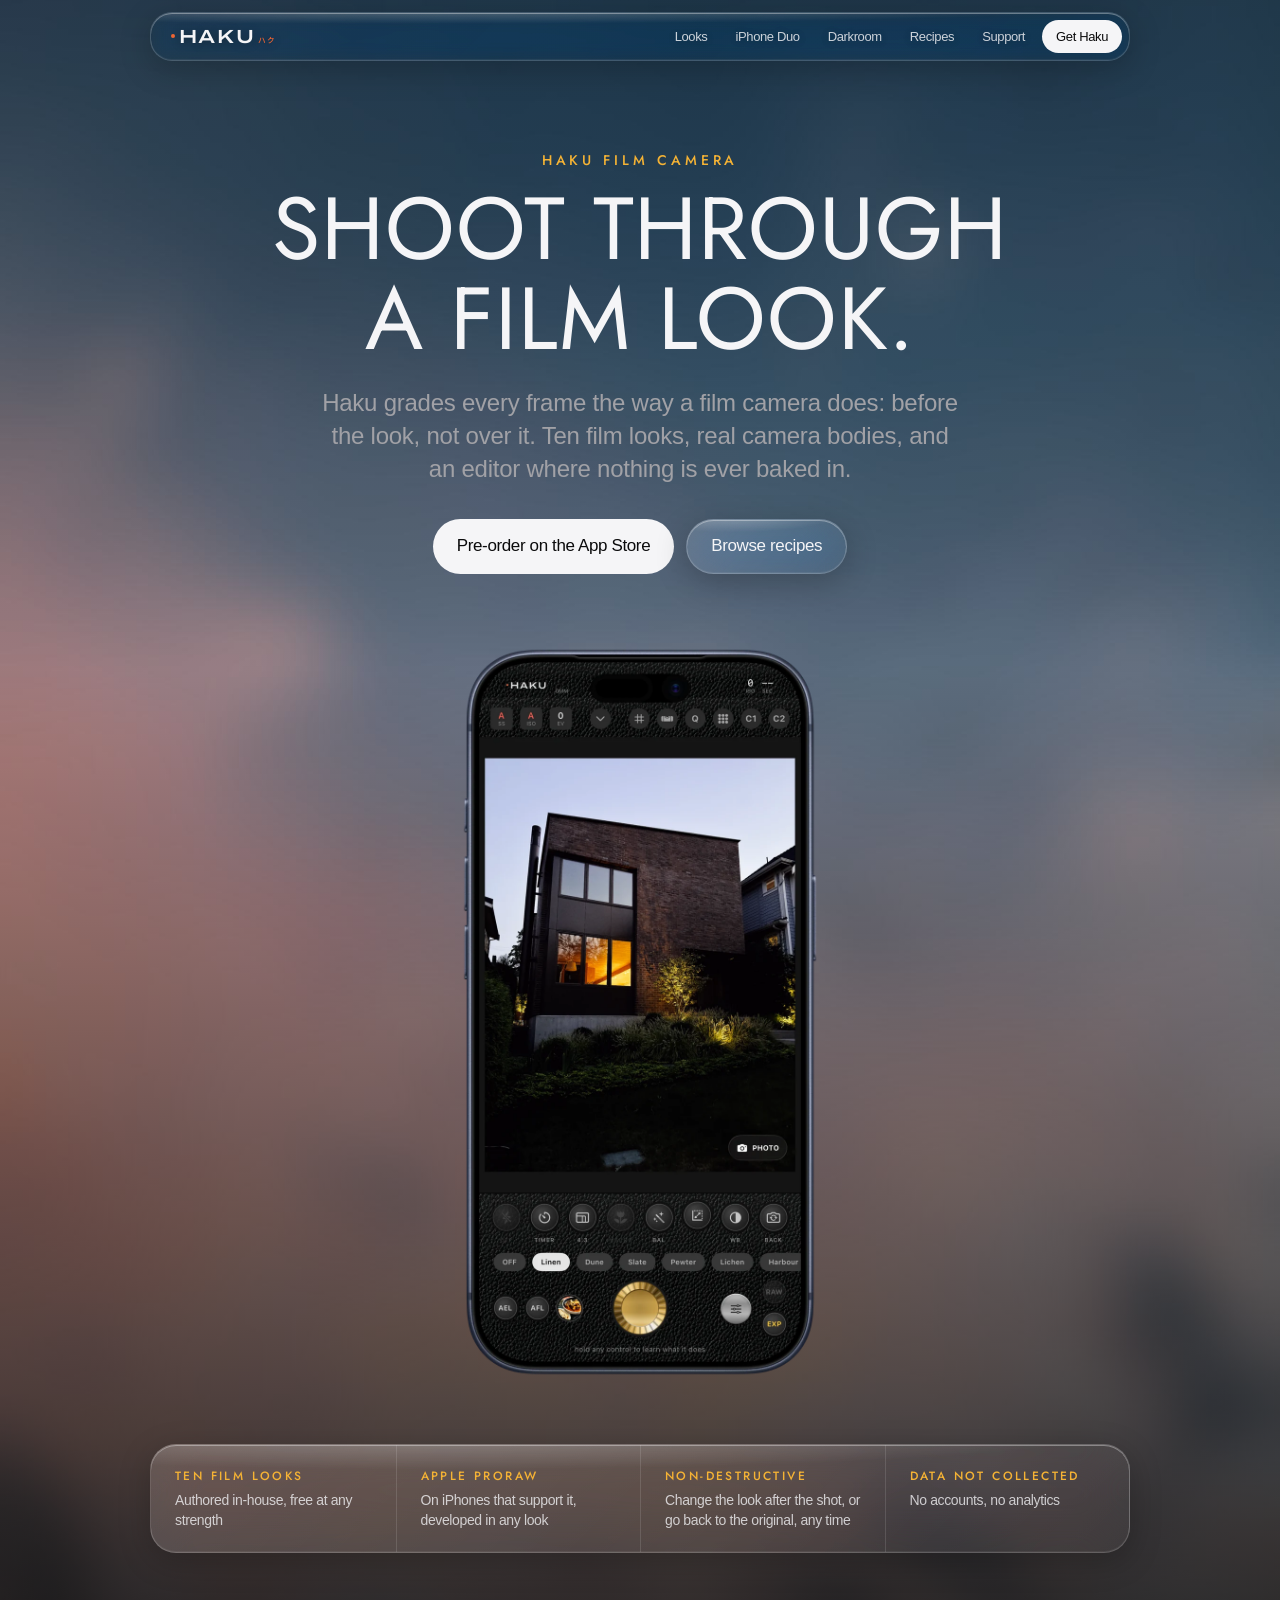
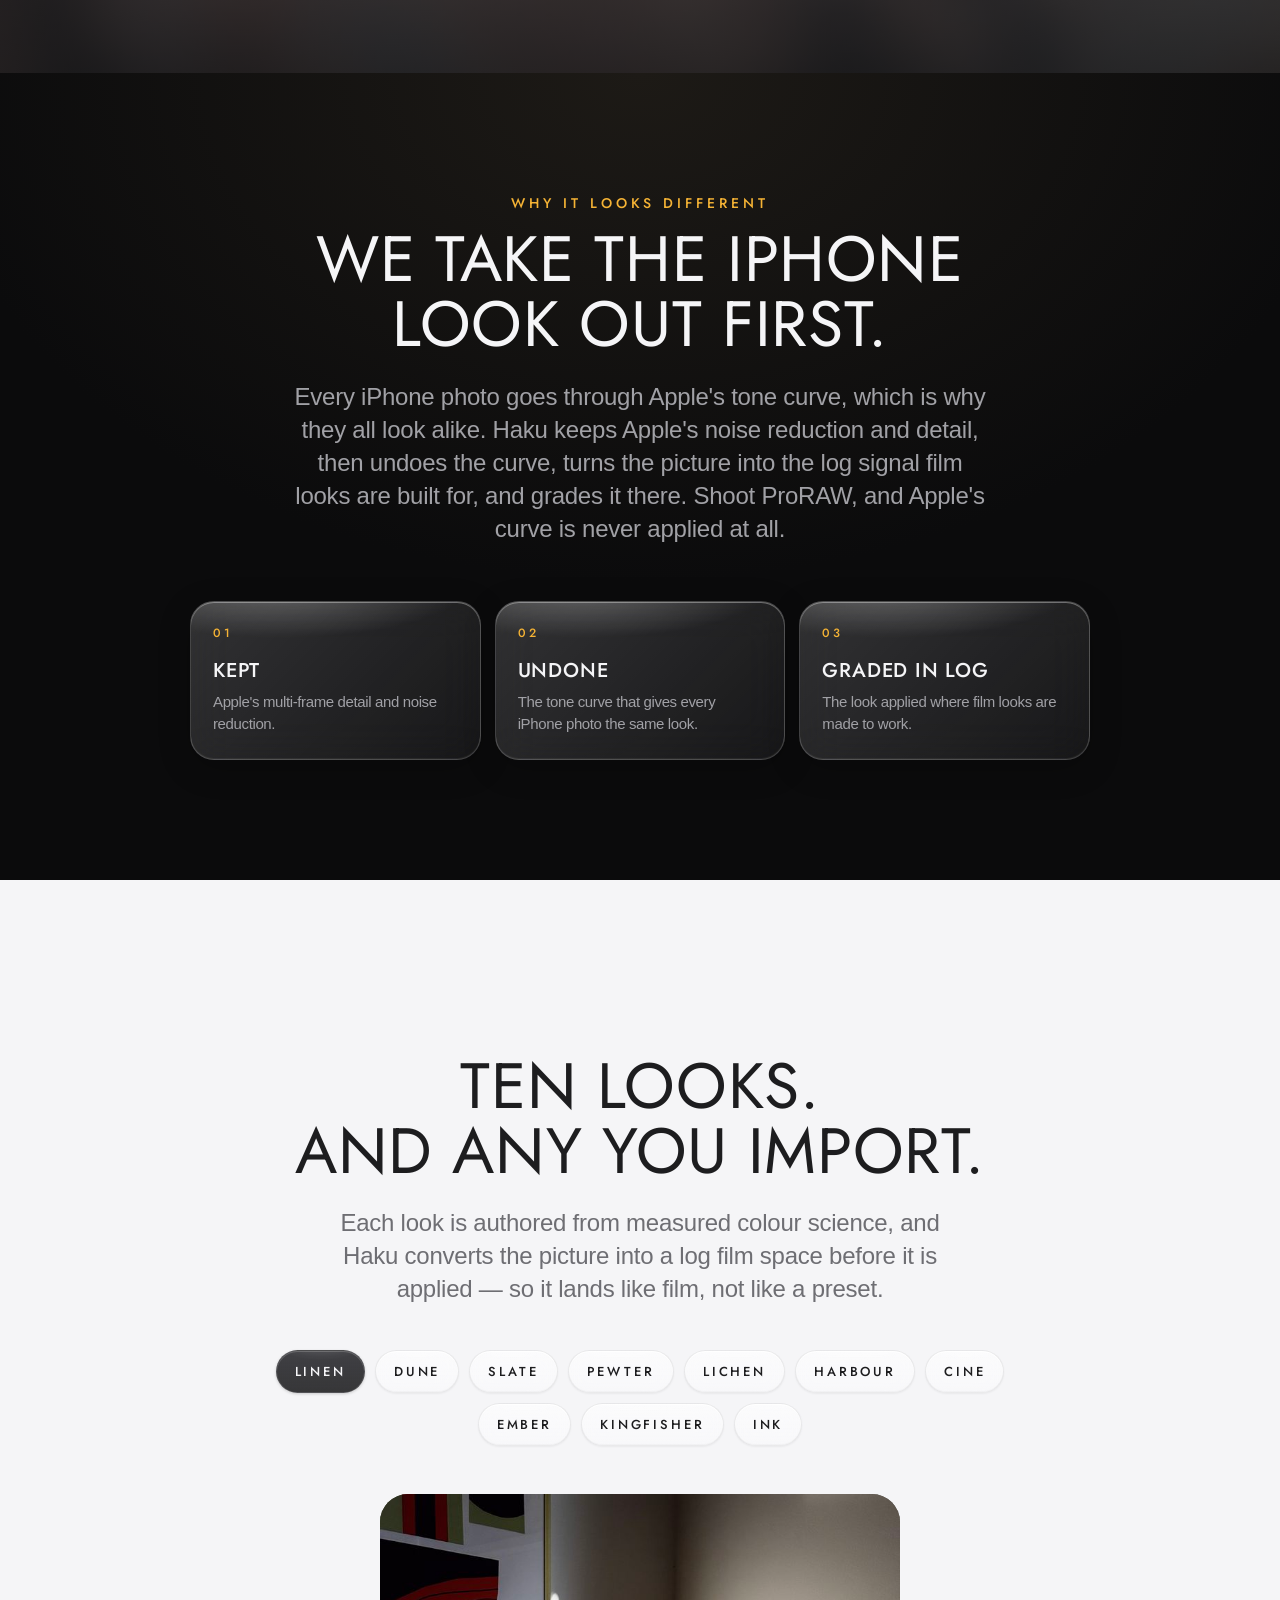
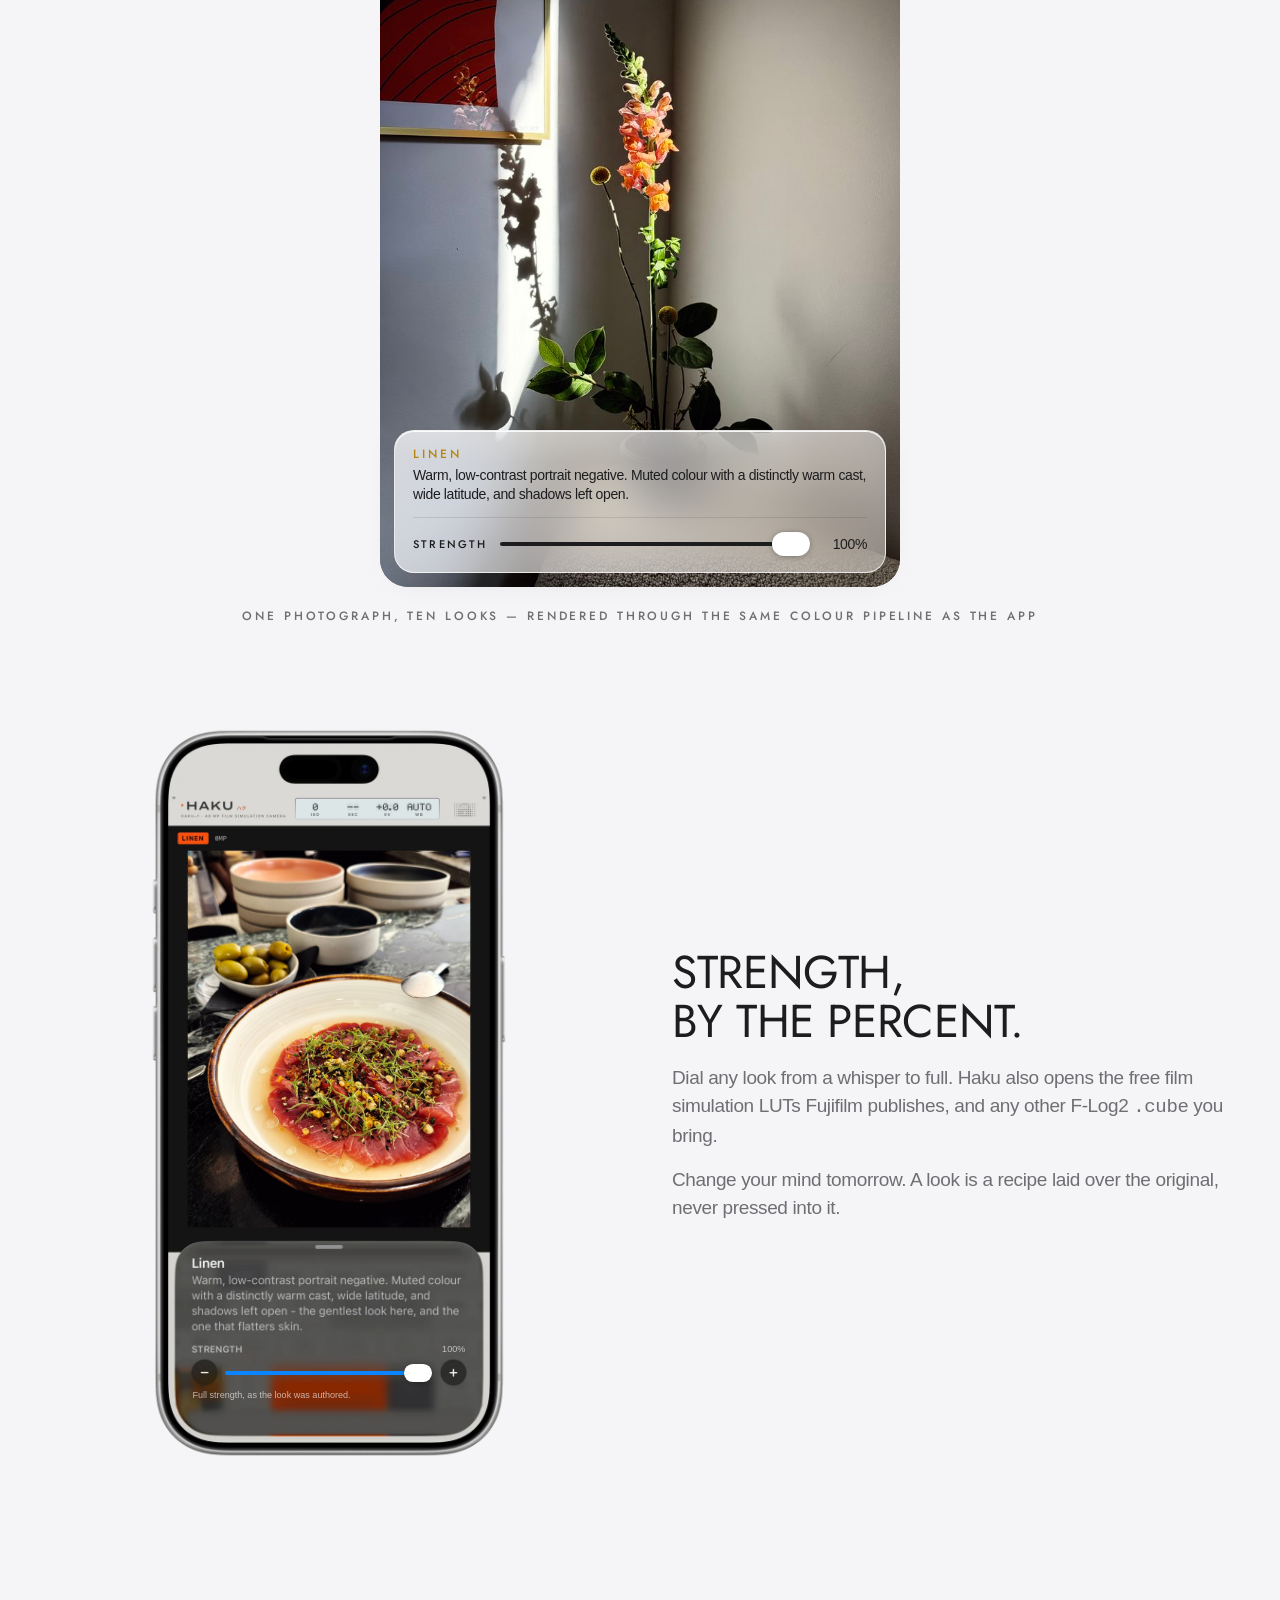
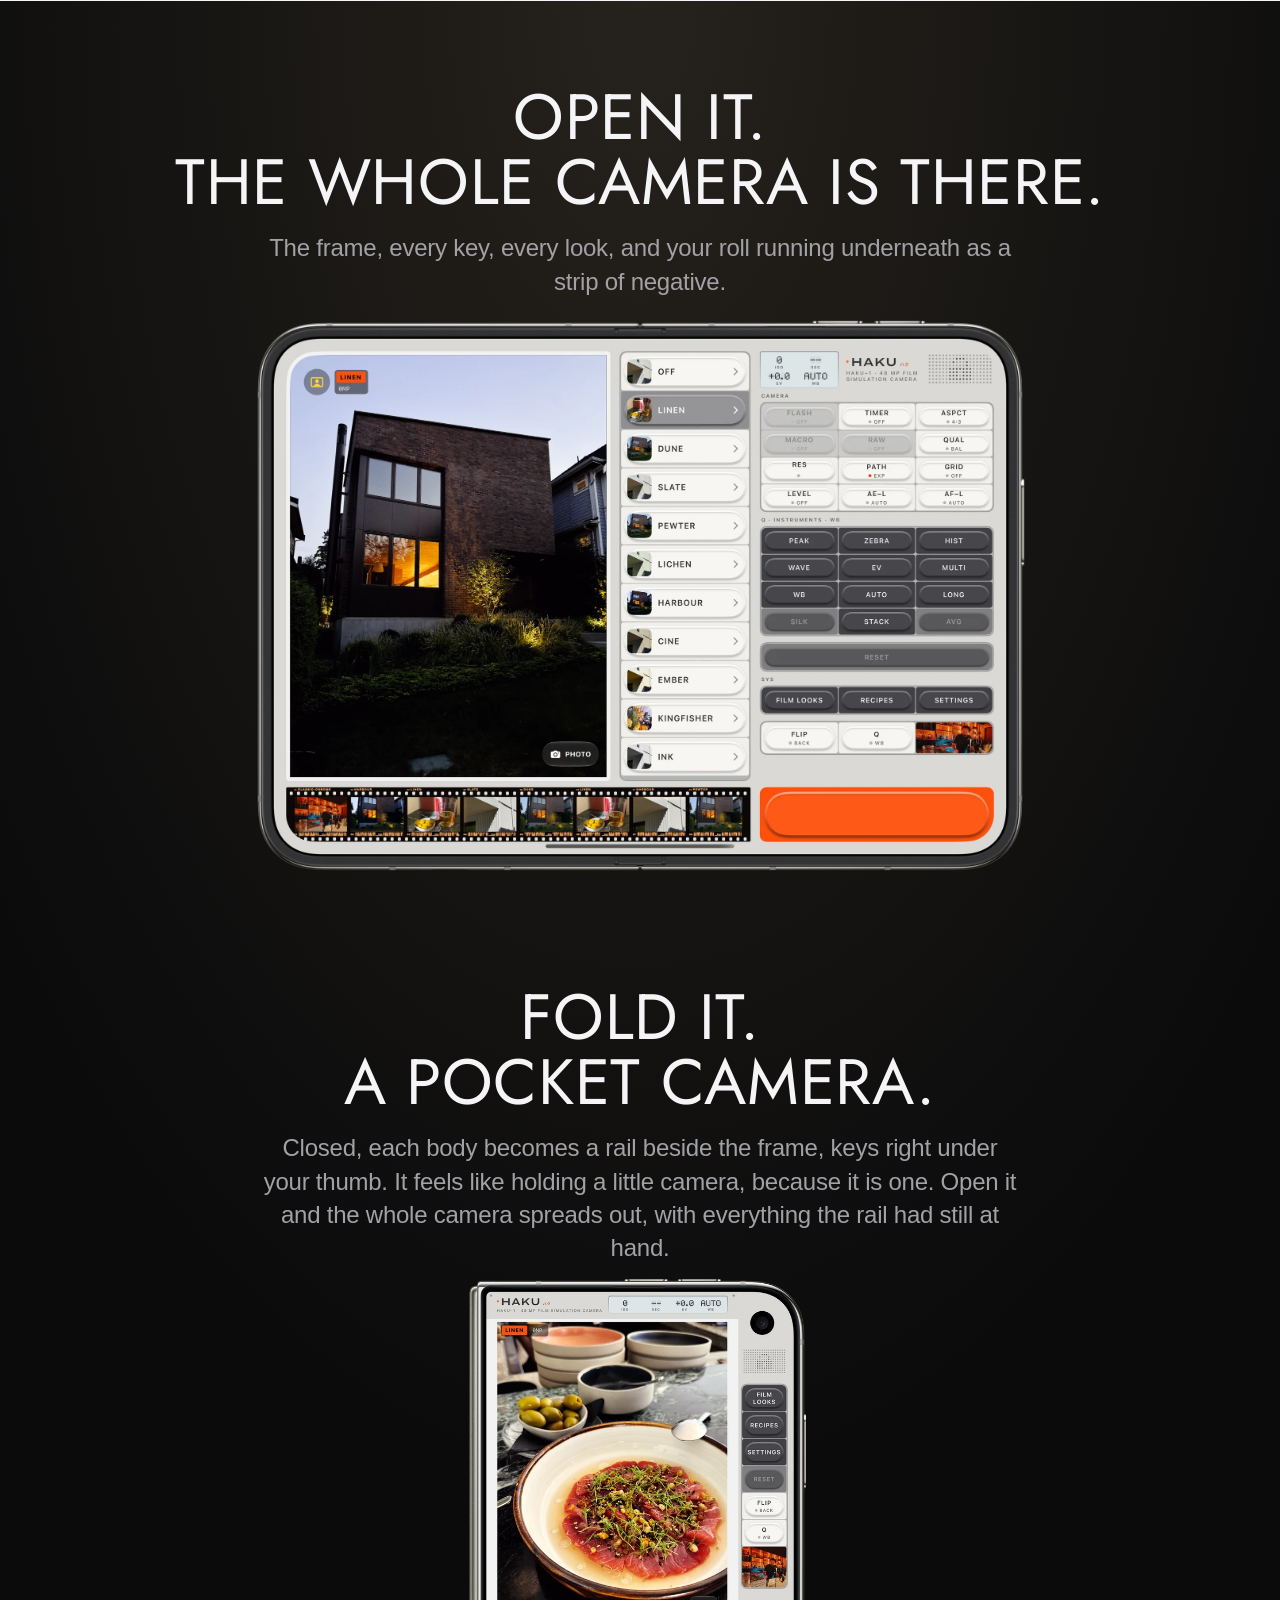
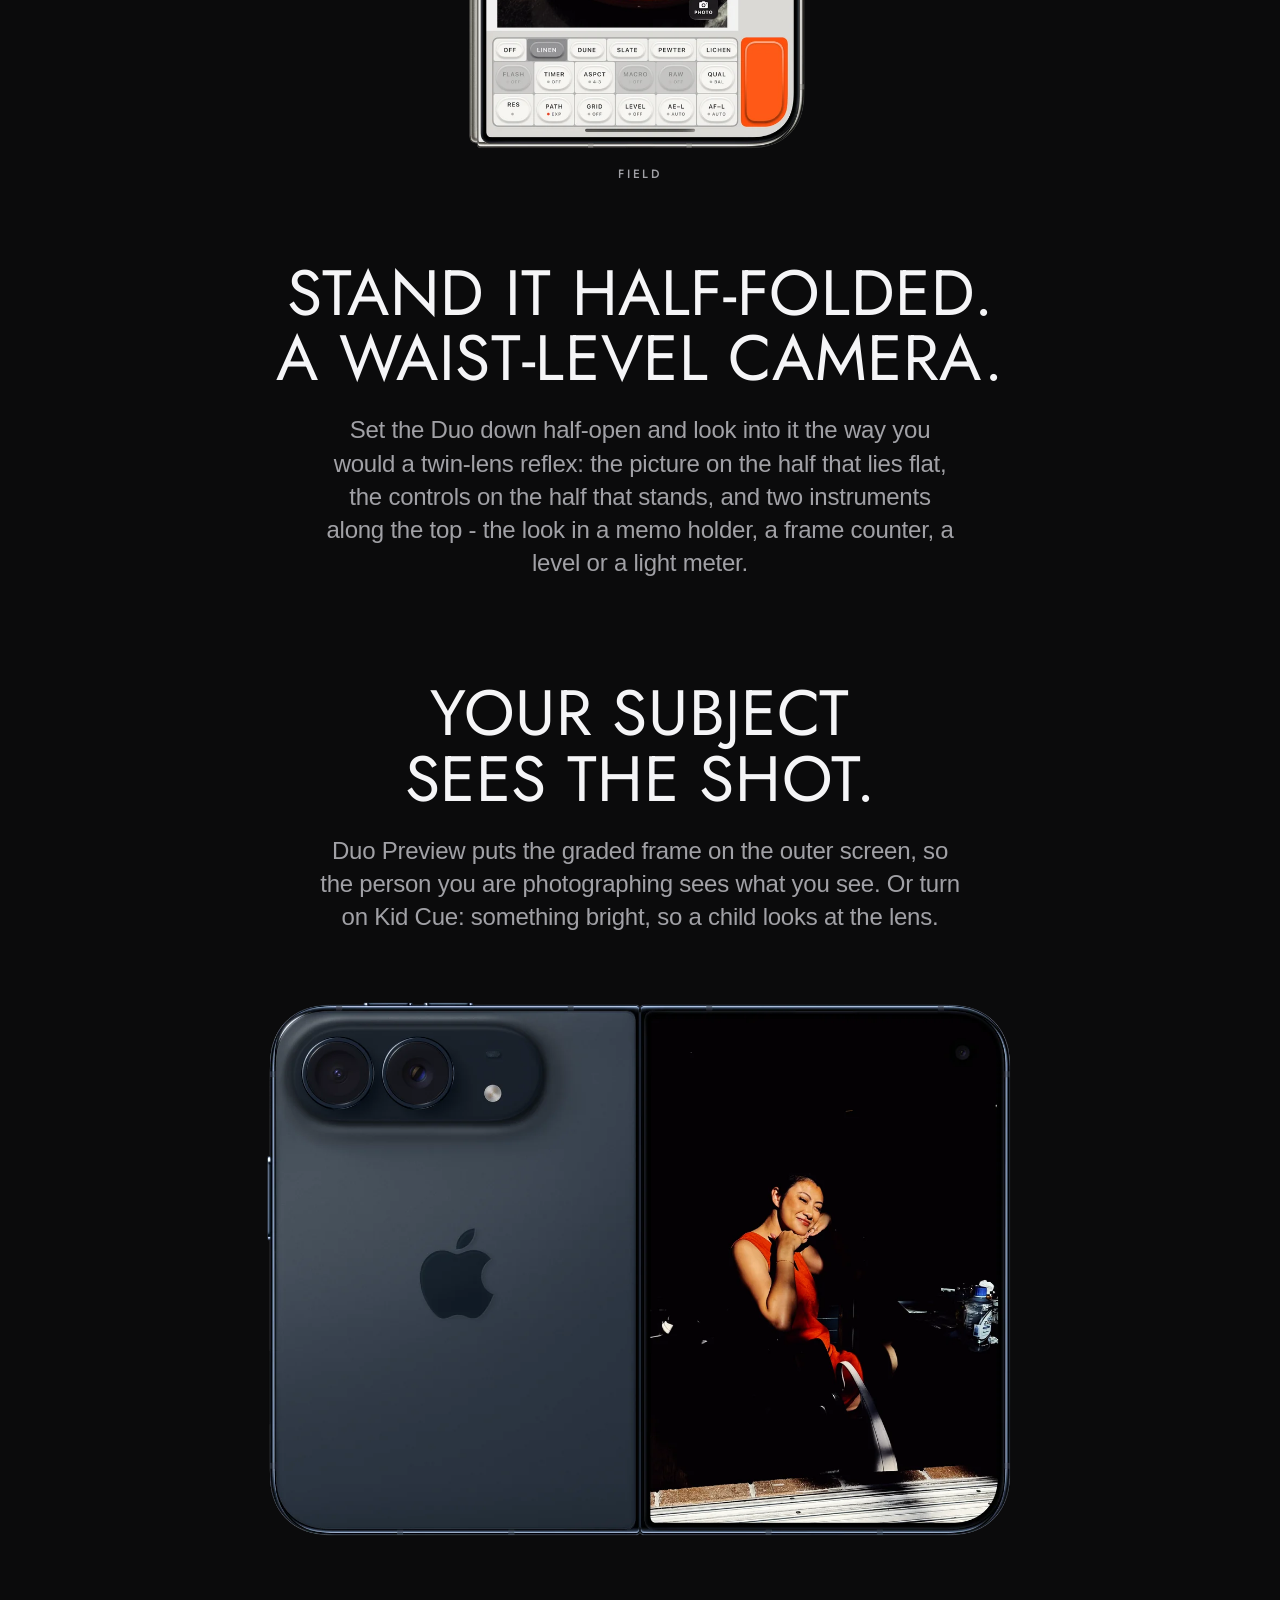
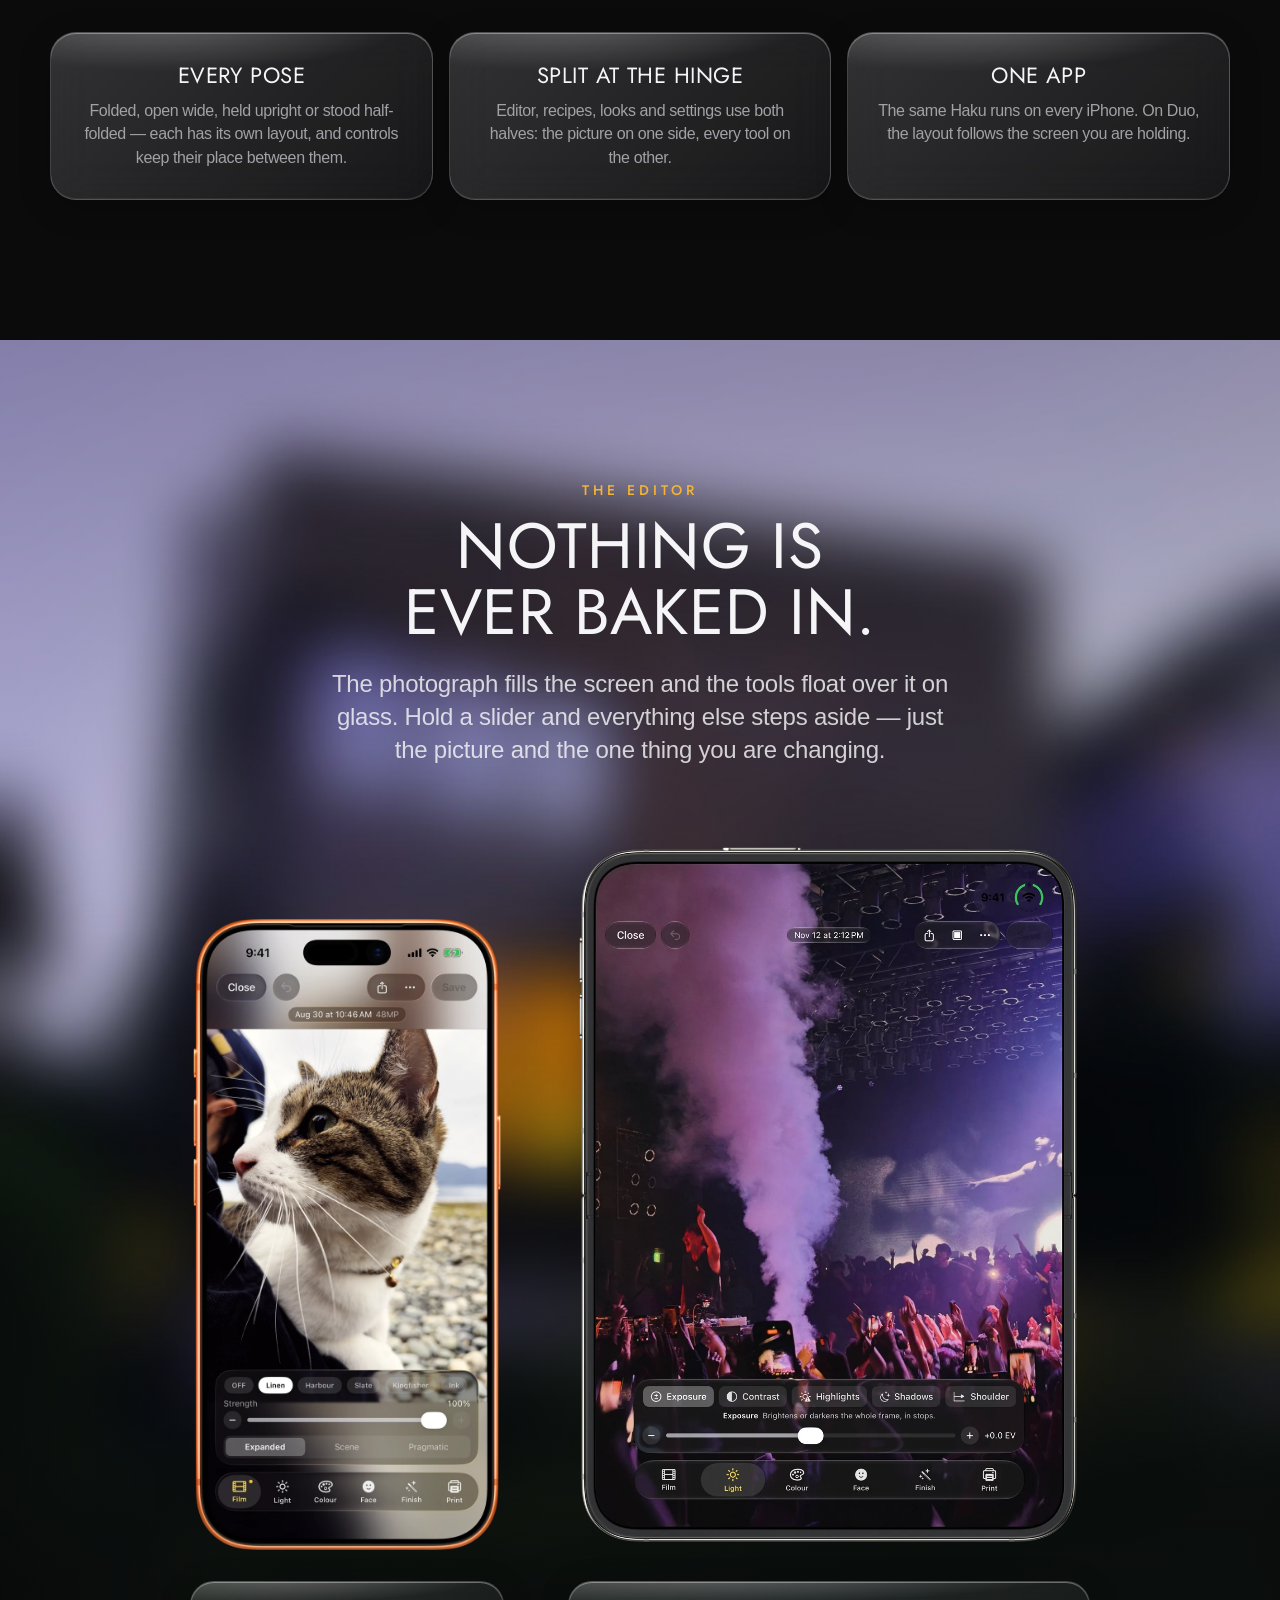
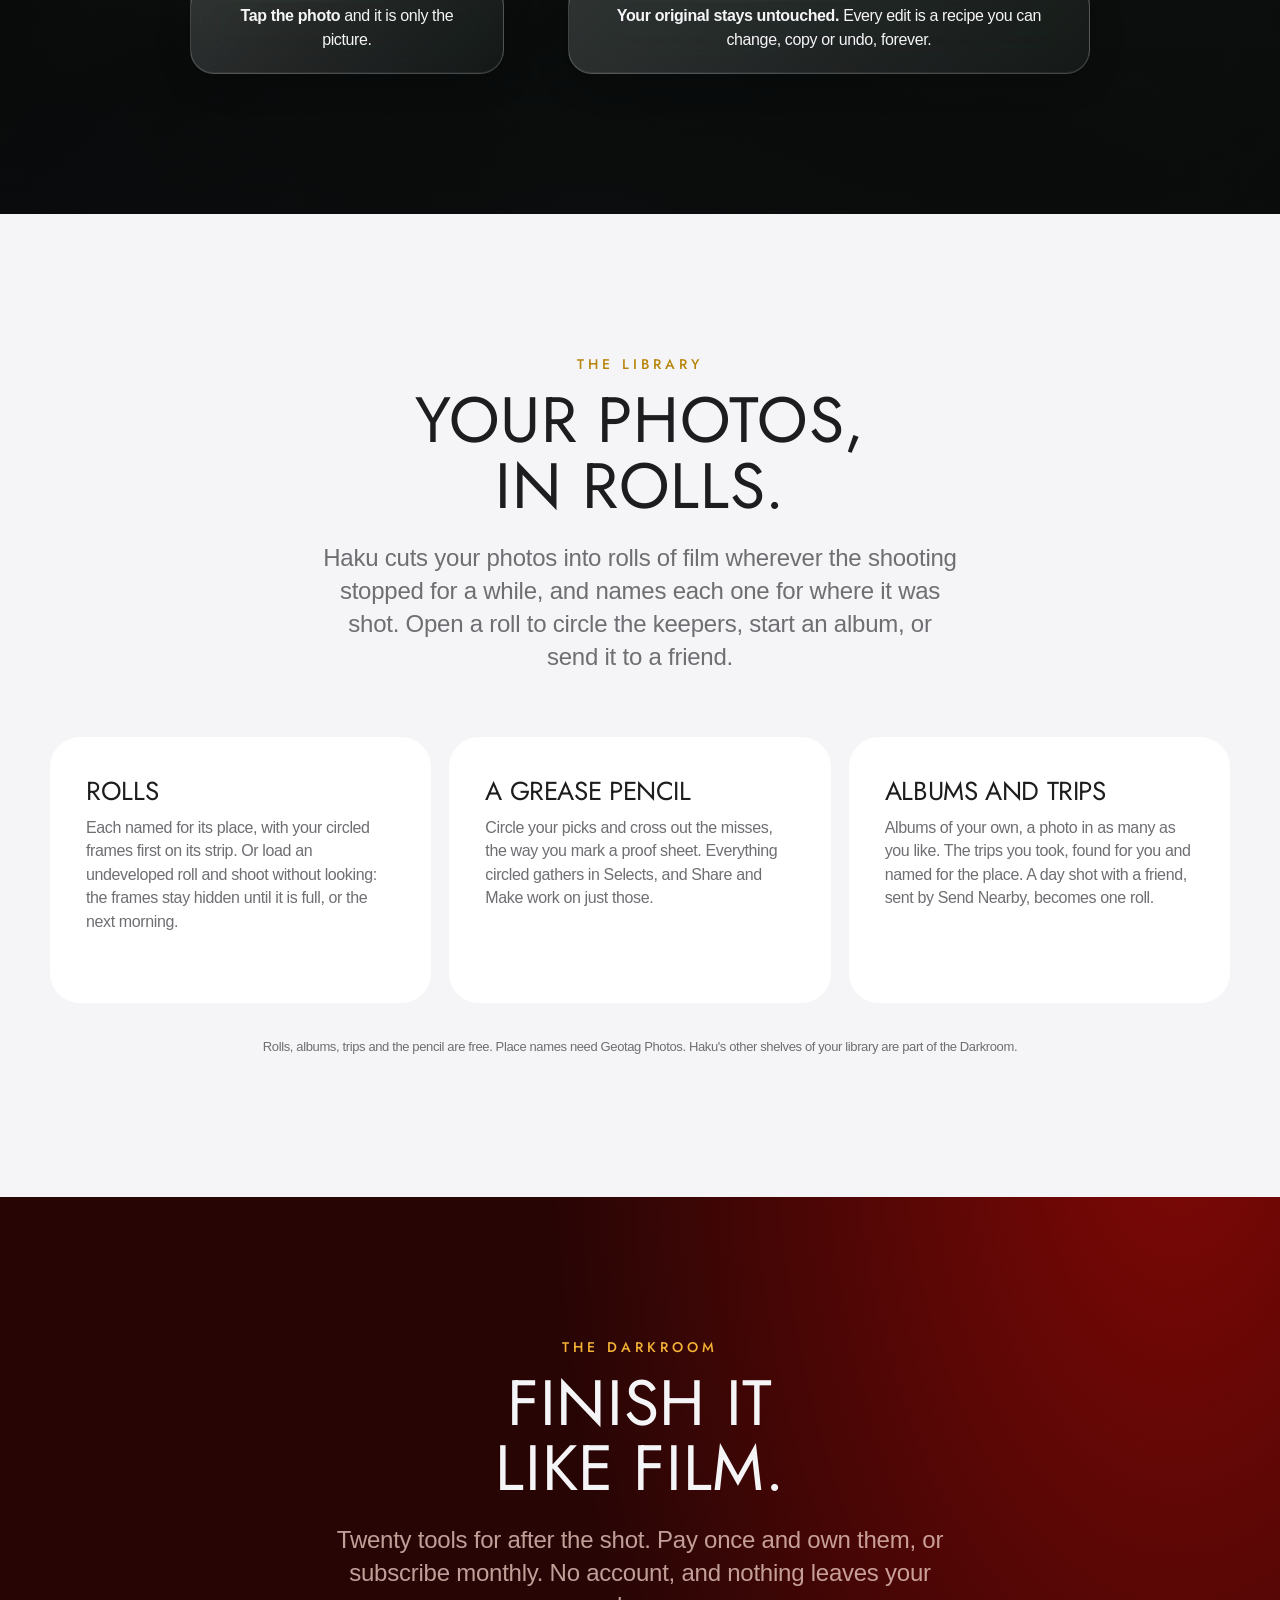
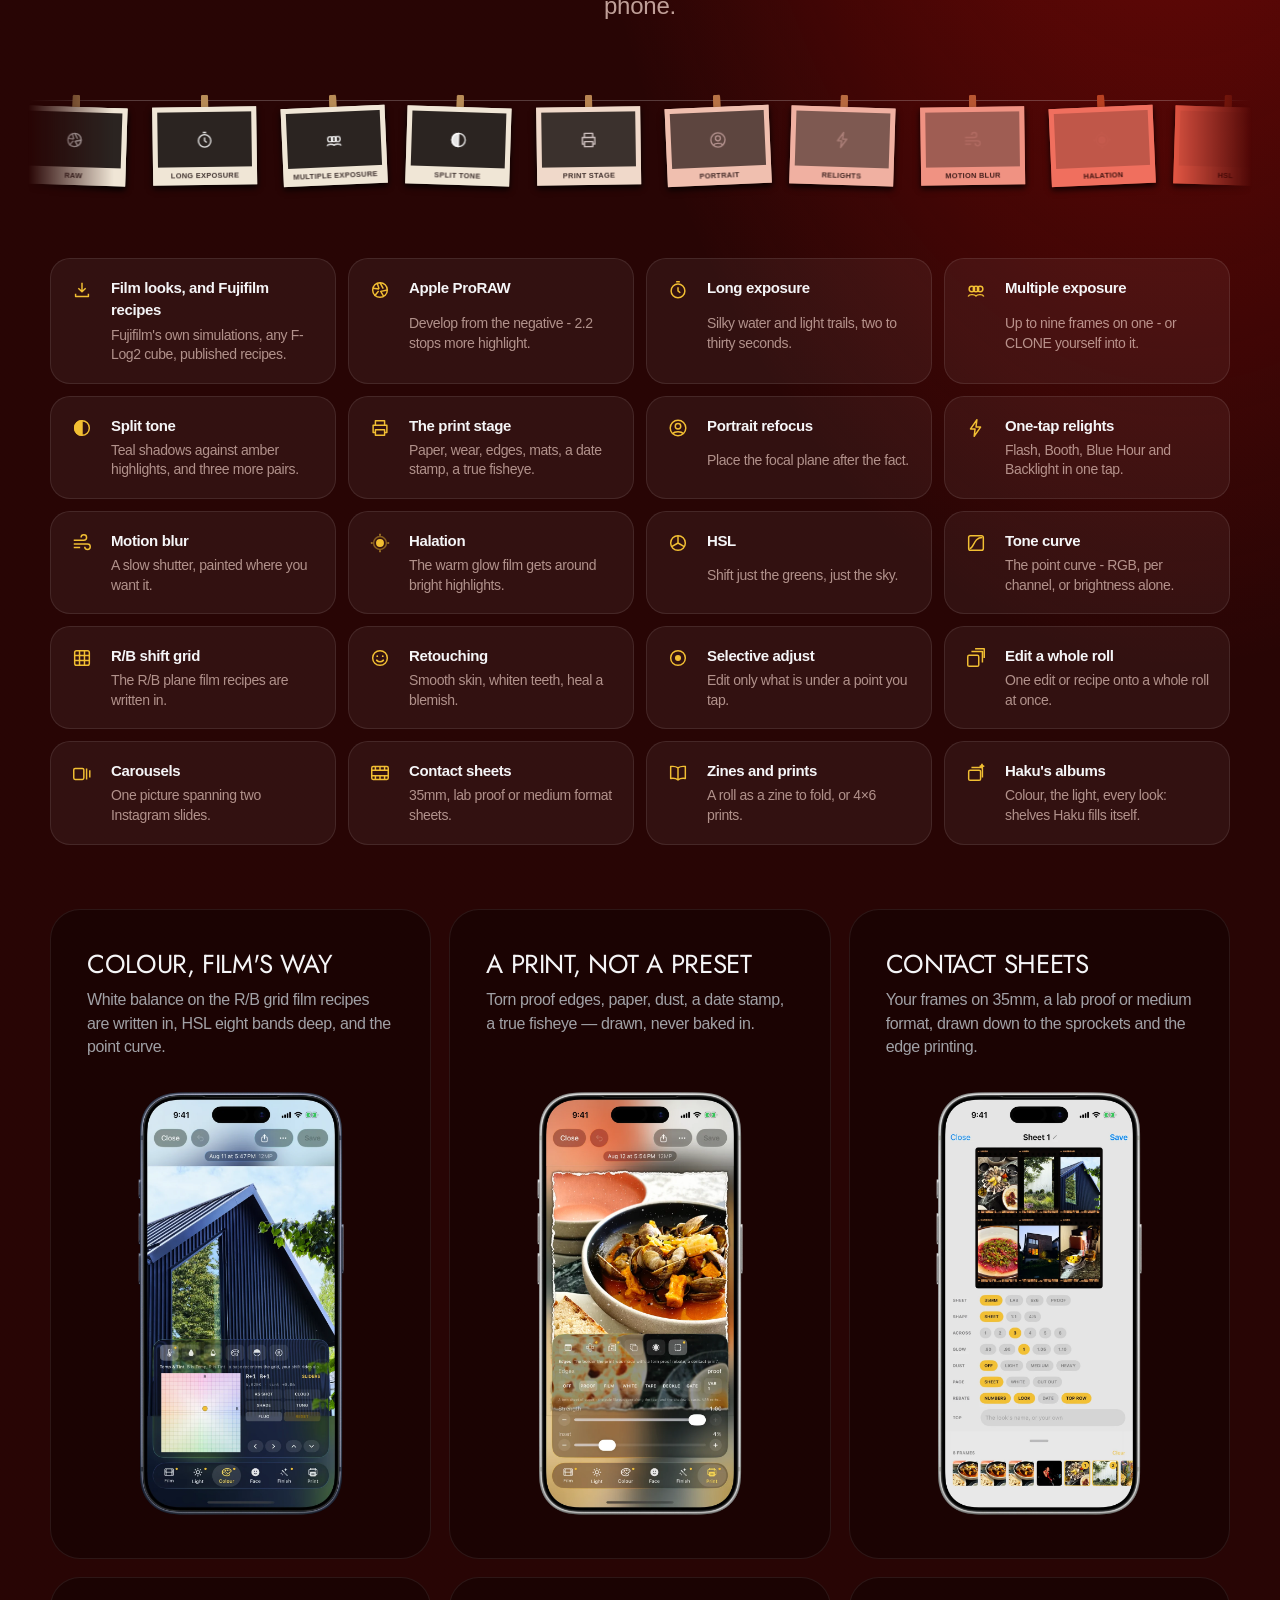
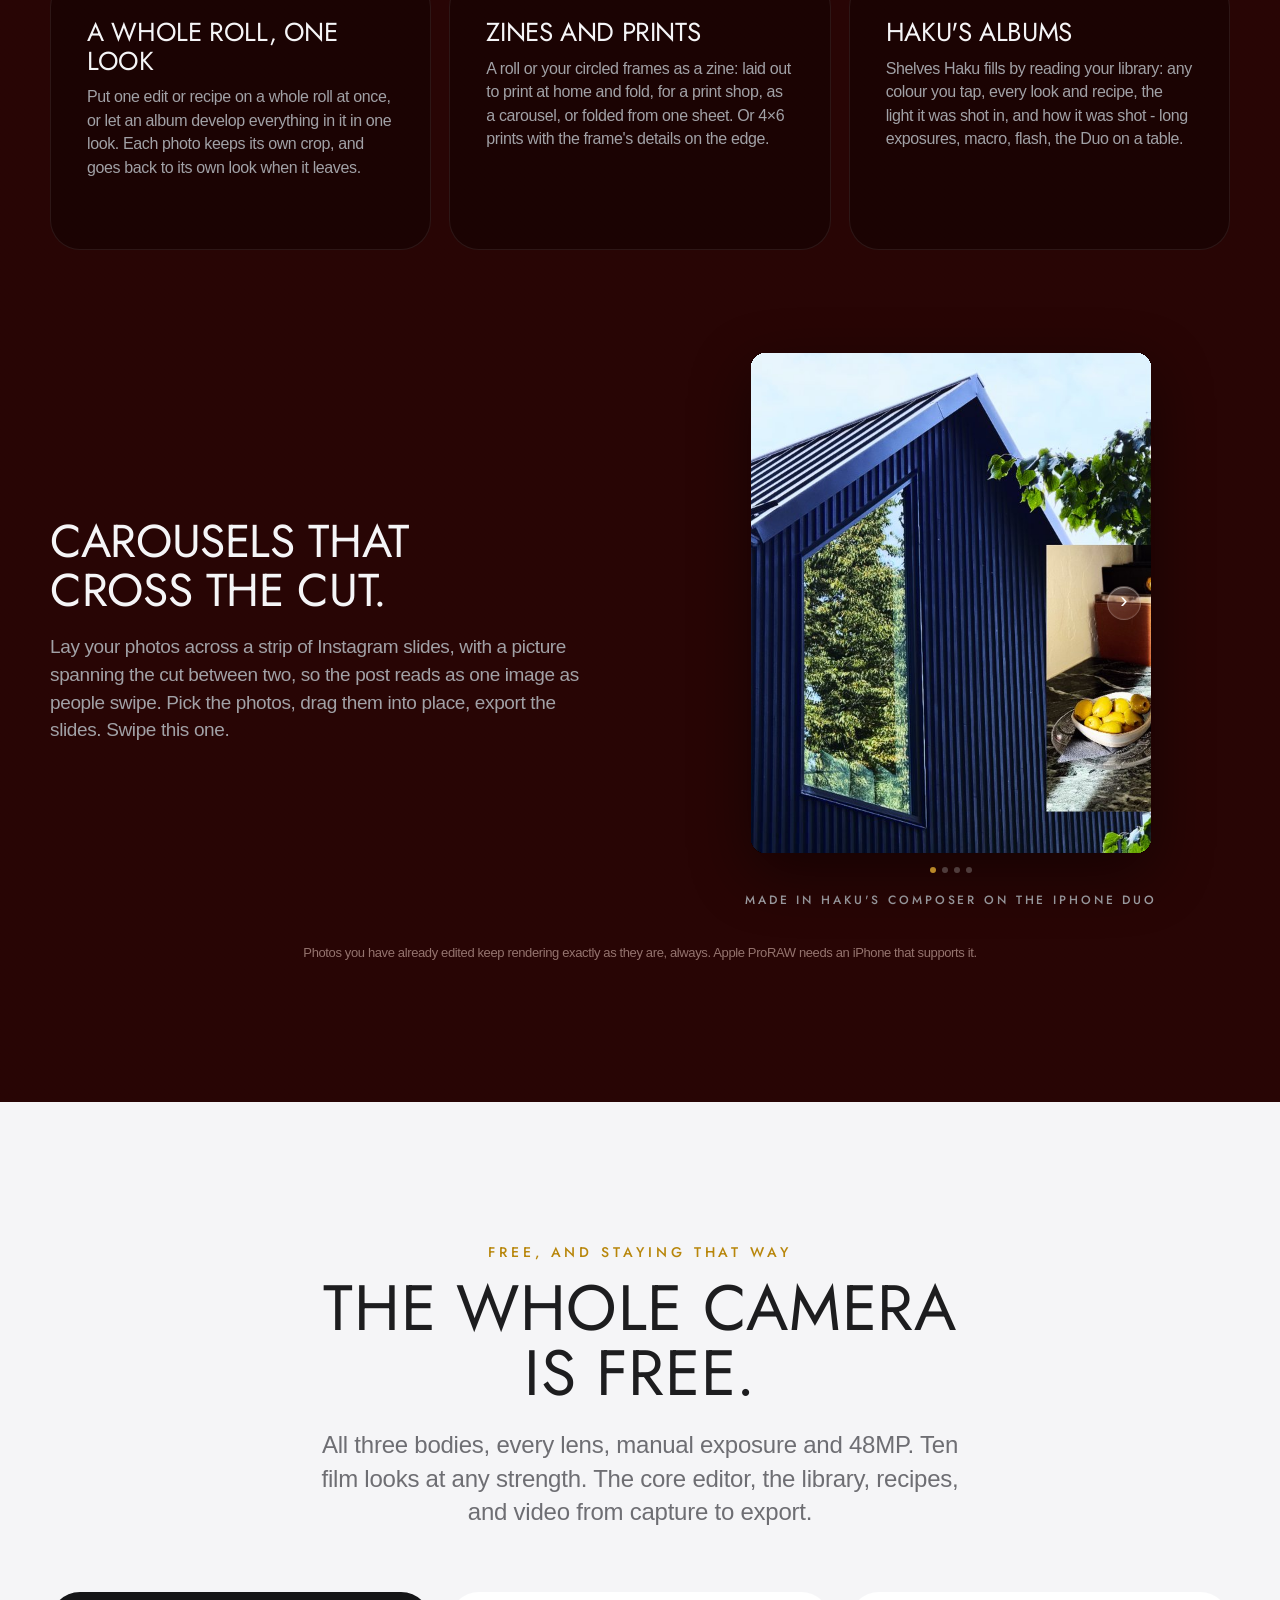
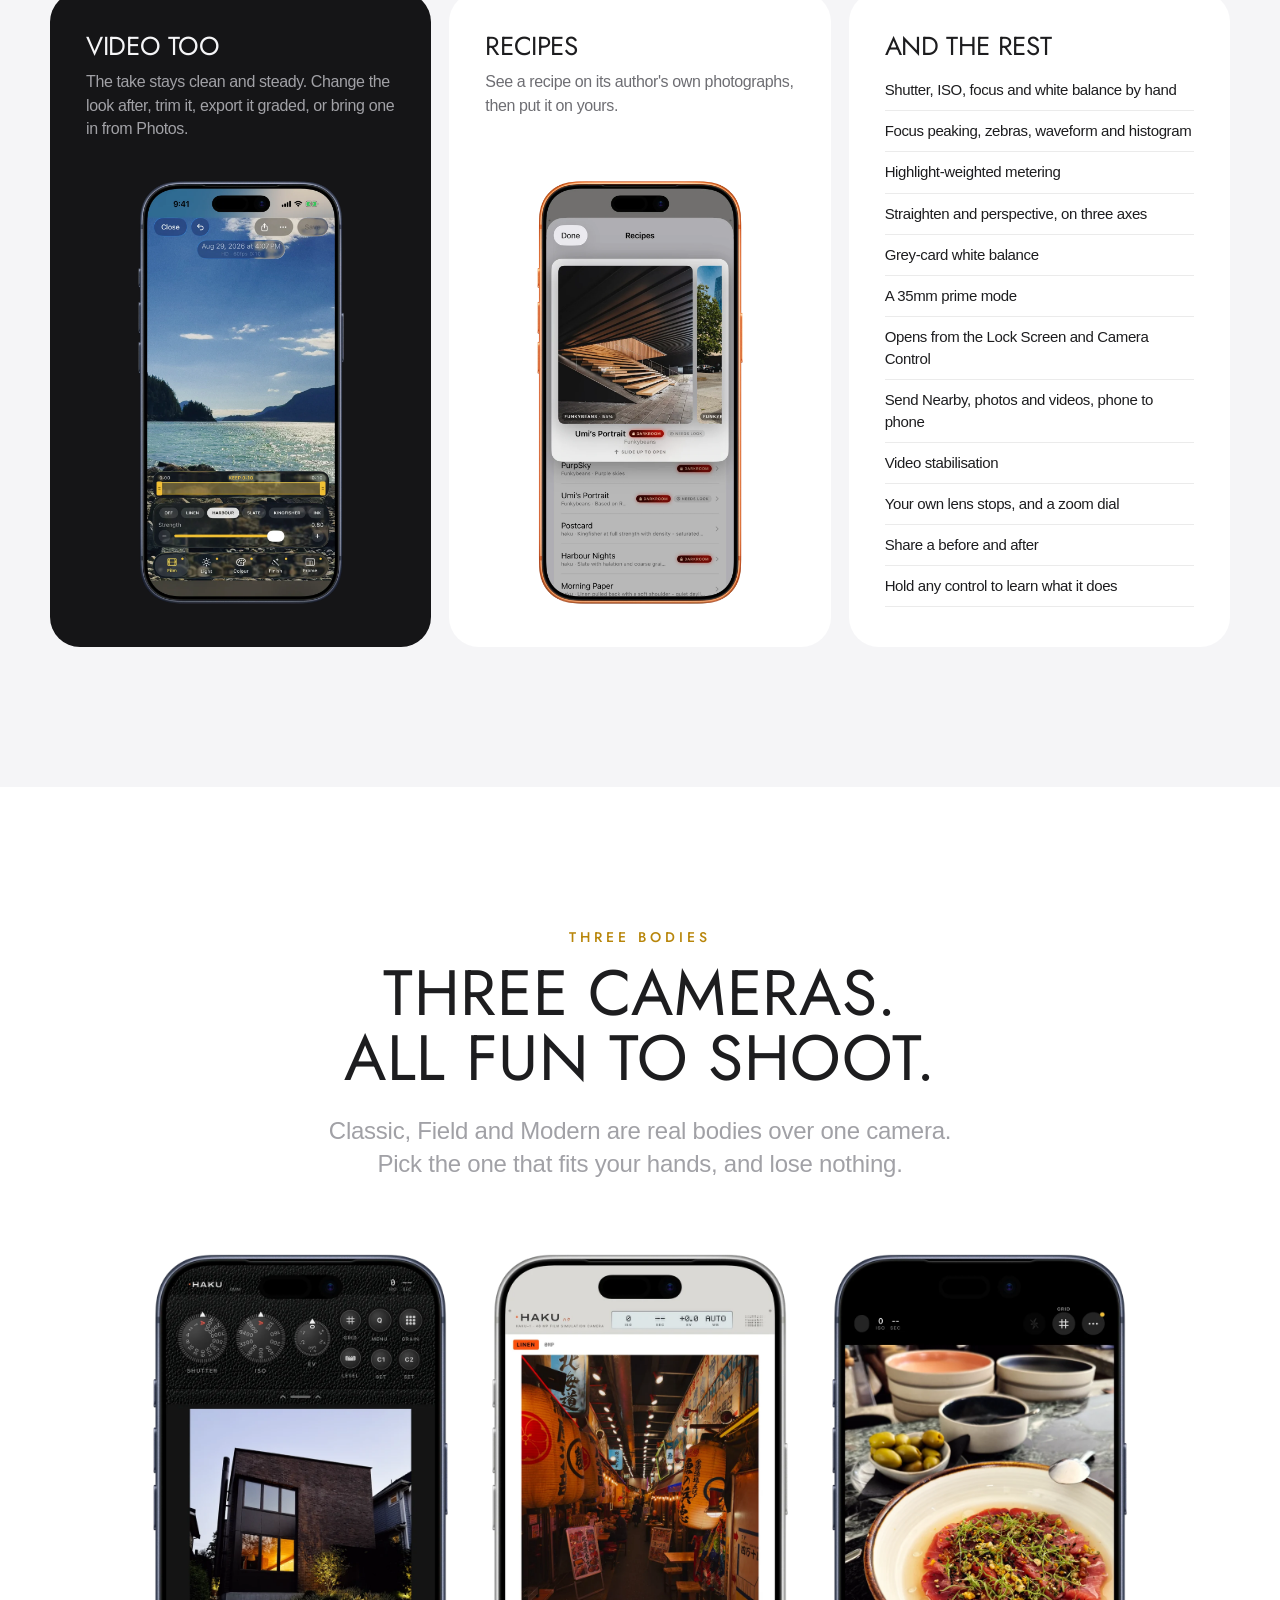
==== commit bb7e8991: "Home: the owner's lantern alley in the Field phone, on a white matte, and his concert in the Duo's e" ====
--- a/index.html
+++ b/index.html
@@ -653,7 +653,7 @@
         <div class="note glass"><b>Tap the photo</b> and it is only the picture.</div>
       </div>
       <div class="reveal d1">
-        <img src="/assets/duo-upright-editor.webp" width="1000" height="1377" loading="lazy"
+        <img src="/assets/duo-upright-editor.webp?v=2" width="1000" height="1377" loading="lazy"
              alt="Haku's immersive editor on an upright open iPhone Duo">
         <div class="note glass"><b>Your original stays untouched.</b> Every edit is a recipe you can change, copy or undo, forever.</div>
       </div>
@@ -813,7 +813,7 @@
     <div class="bodies">
       <figure class="reveal"><img src="/assets/iphone-classic-dials.webp?v=2" width="760" height="1554" loading="lazy" alt="Classic body with its shutter, ISO and EV dials">
         <figcaption class="cap">Classic</figcaption><p class="dim">Dials that turn and click, in black leather, where a rangefinder keeps them.</p></figure>
-      <figure class="reveal d1"><img src="/assets/iphone-field.webp?v=2" width="760" height="1554" loading="lazy" alt="Field body">
+      <figure class="reveal d1"><img src="/assets/iphone-field.webp?v=3" width="760" height="1554" loading="lazy" alt="Field body, the viewfinder on a lantern-lit alley">
         <figcaption class="cap">Field</figcaption><p class="dim">Chunky keys with little lights, an LCD that reads like the real thing, and one big orange button you will want to press. Every control is a key; none of them hides in a menu.</p></figure>
       <figure class="reveal d2"><img src="/assets/iphone-modern.webp?v=2" width="760" height="1554" loading="lazy" alt="Modern body, the viewfinder on a plate of crudo with the look strip under it">
         <figcaption class="cap">Modern</figcaption><p class="dim">The frame edge to edge and the looks under your thumb, for when you just want to shoot.</p></figure>
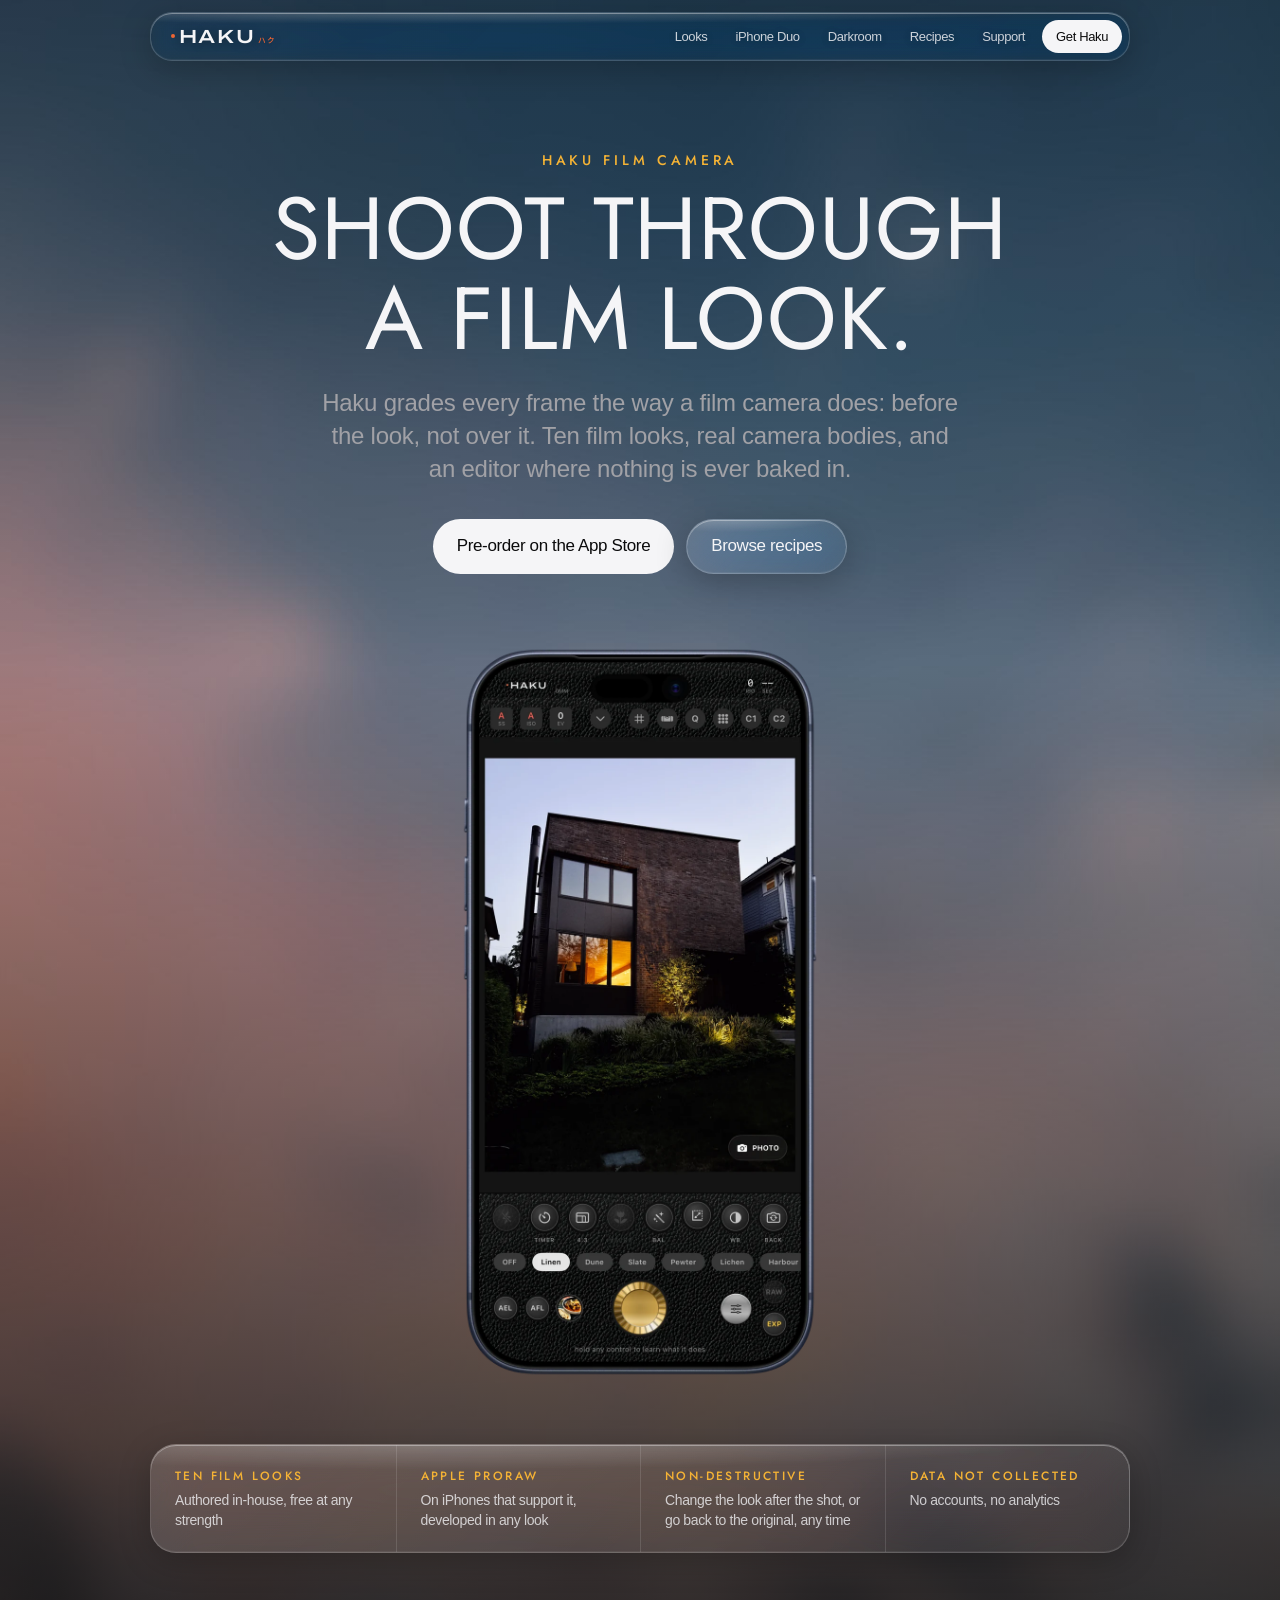
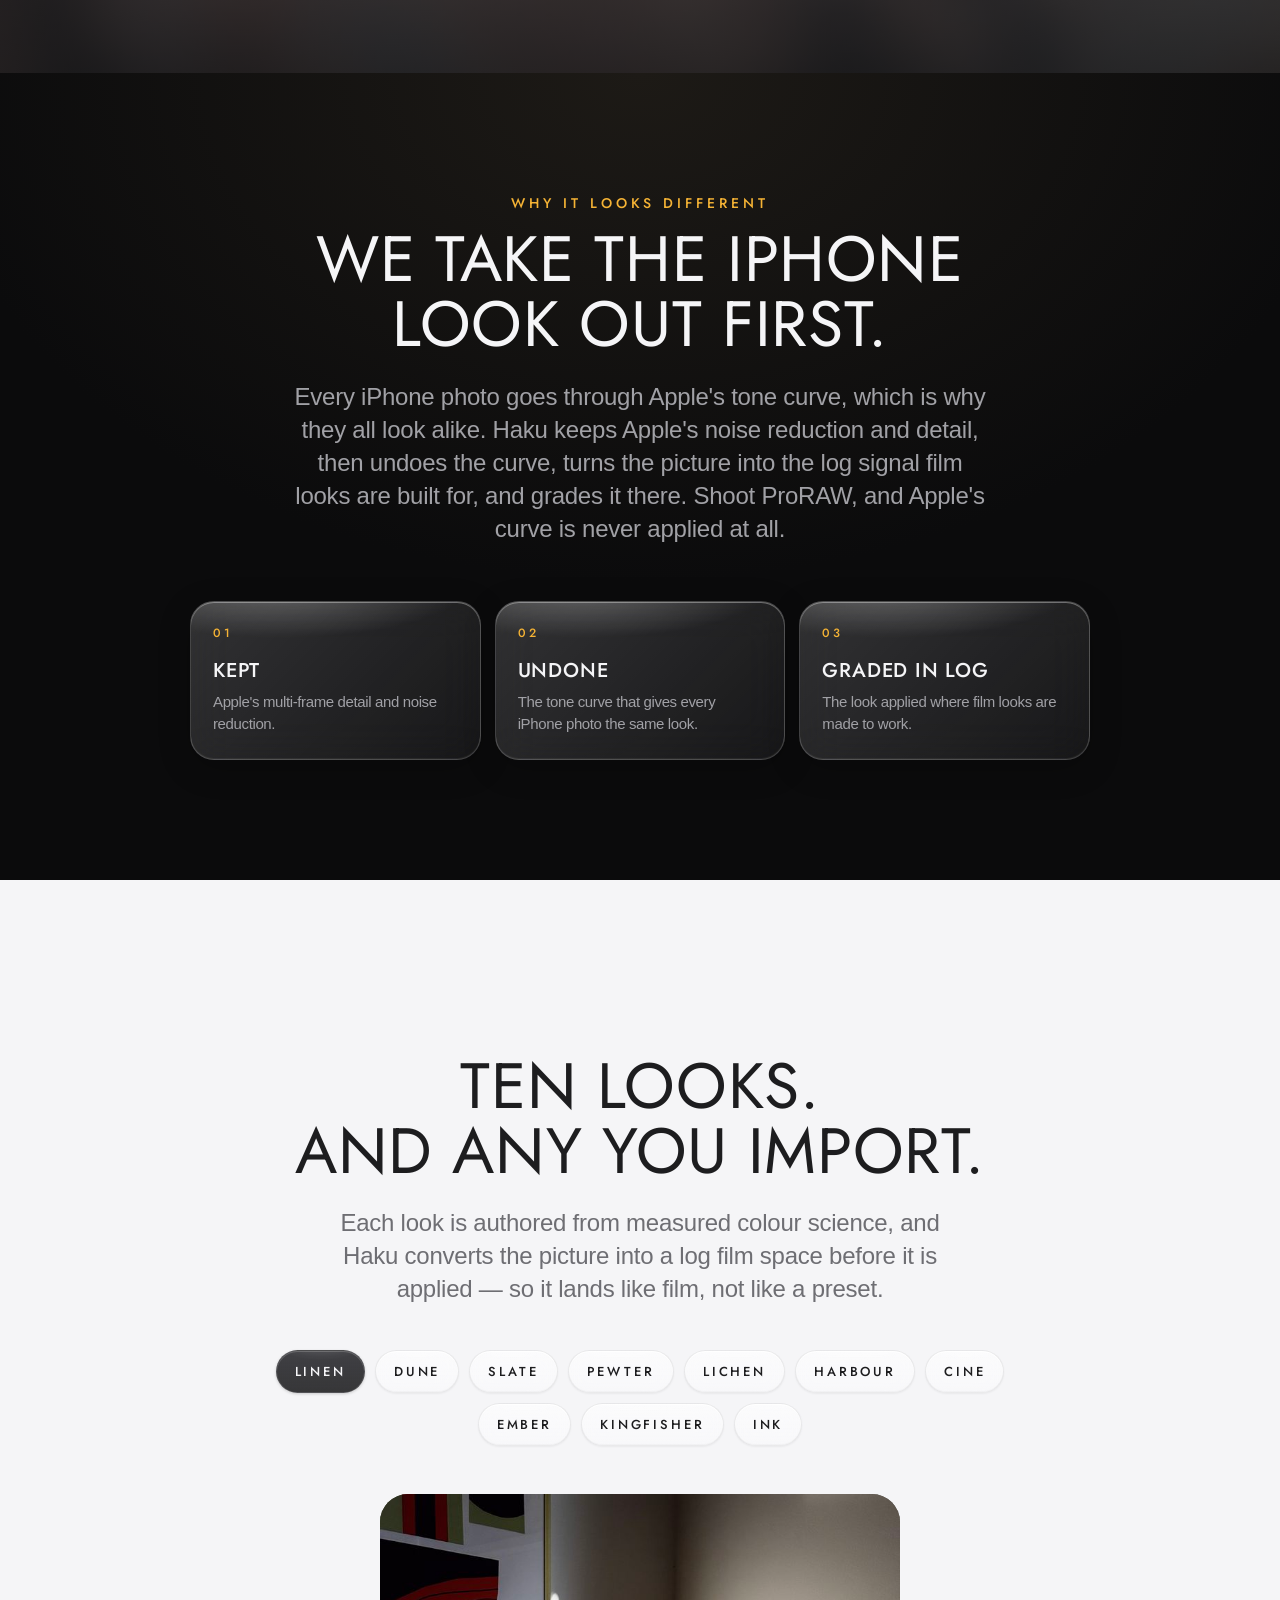
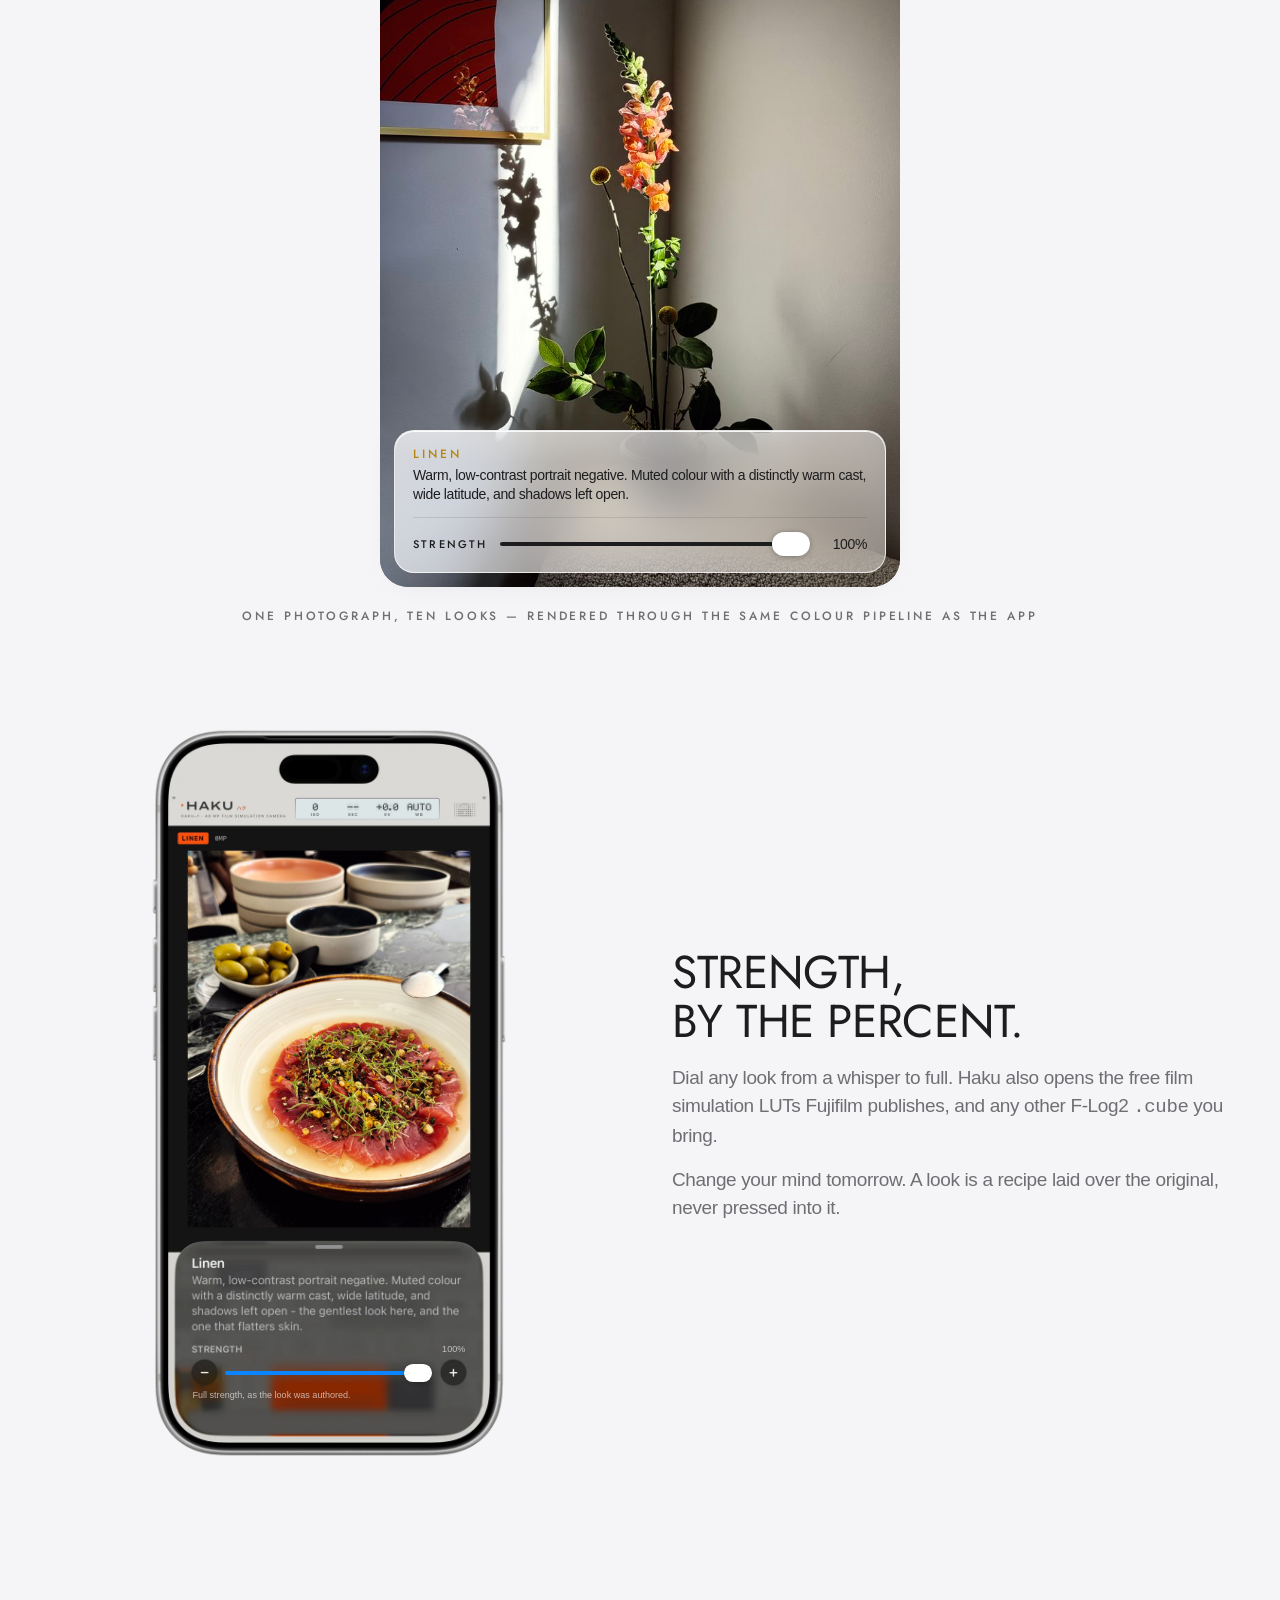
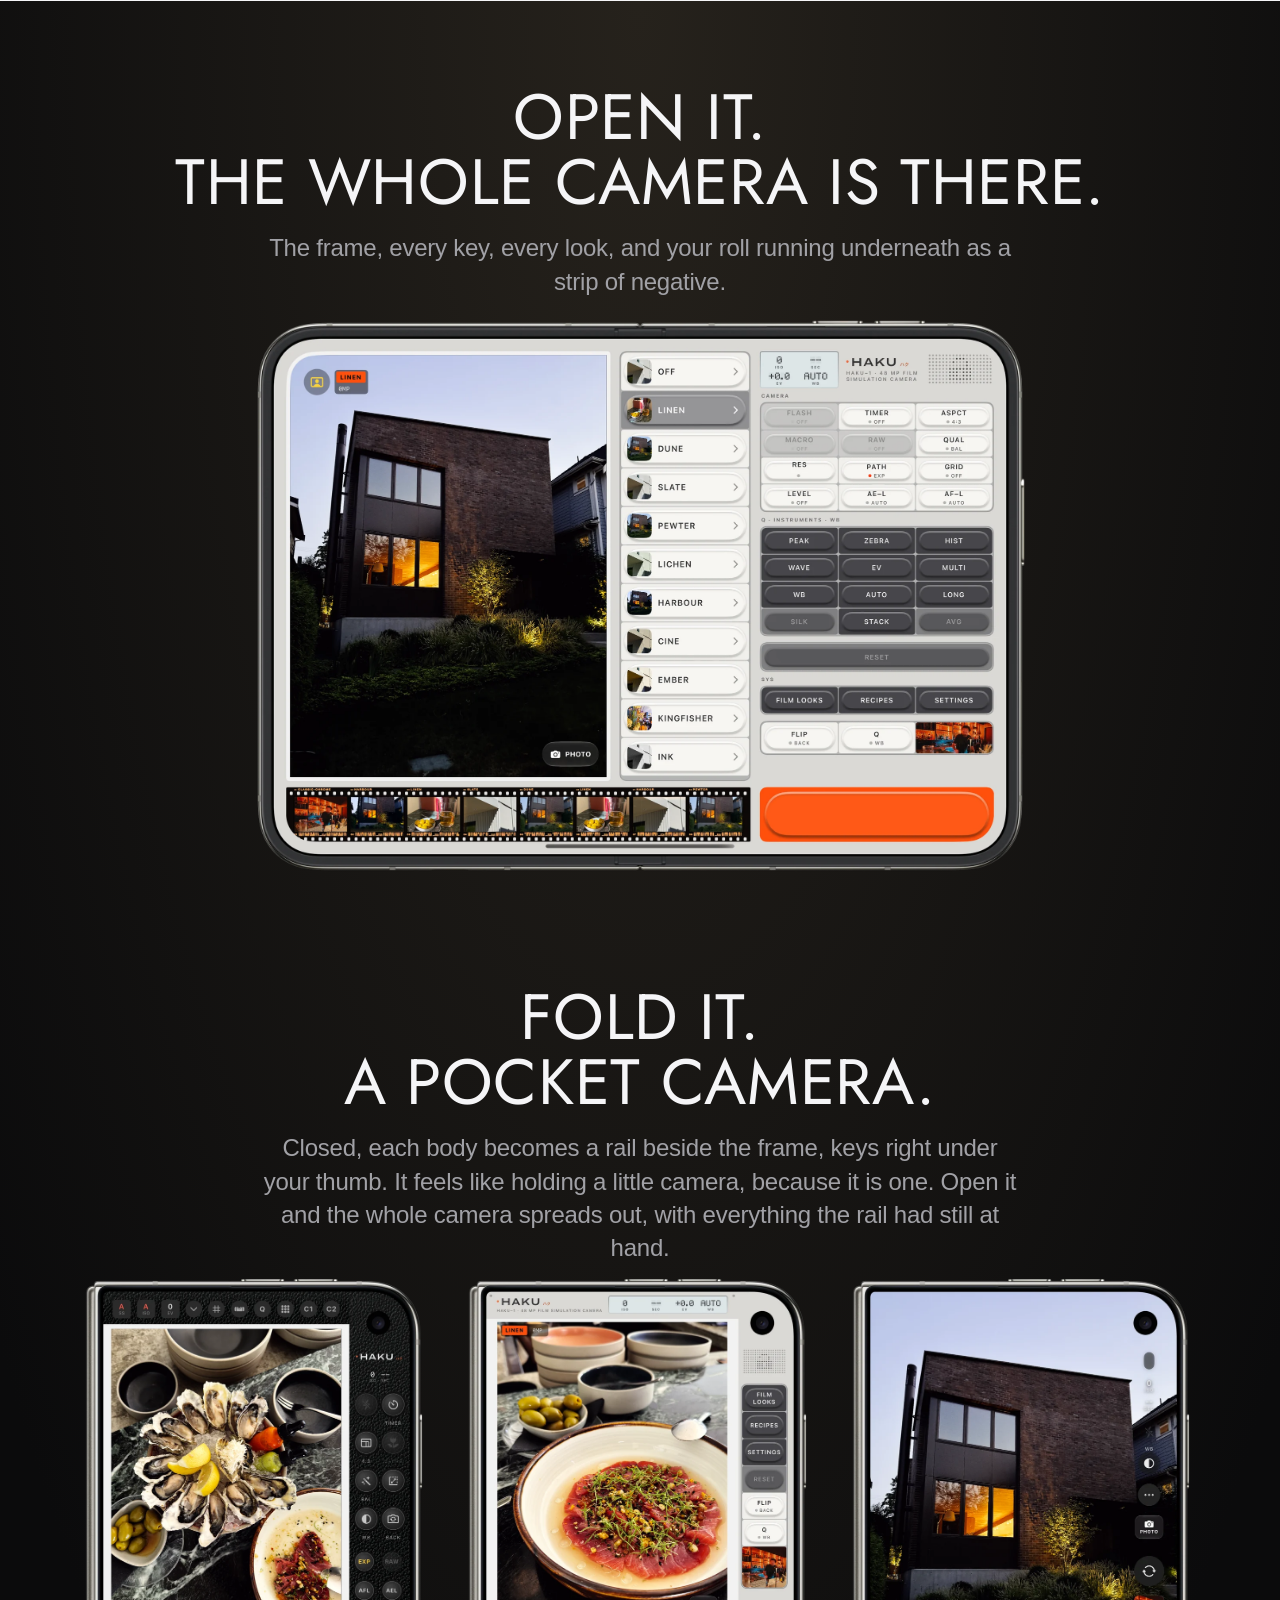
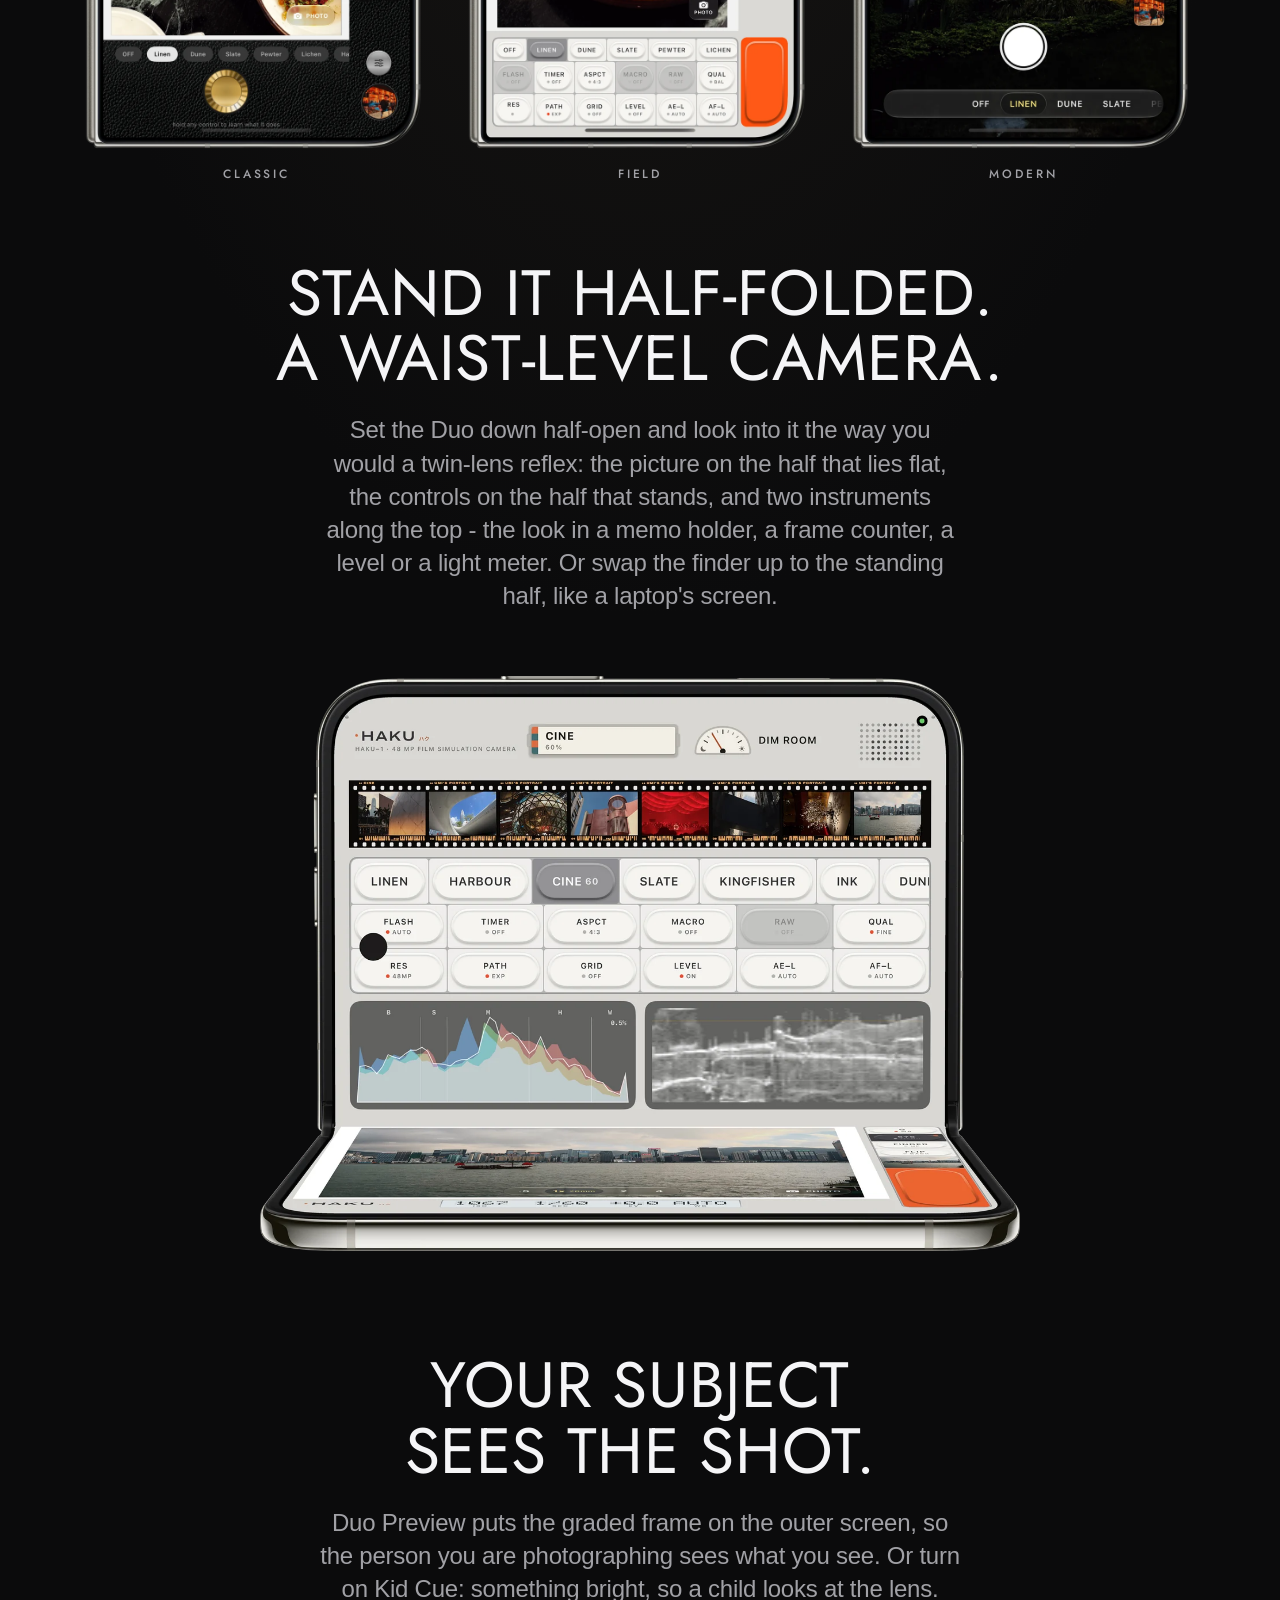
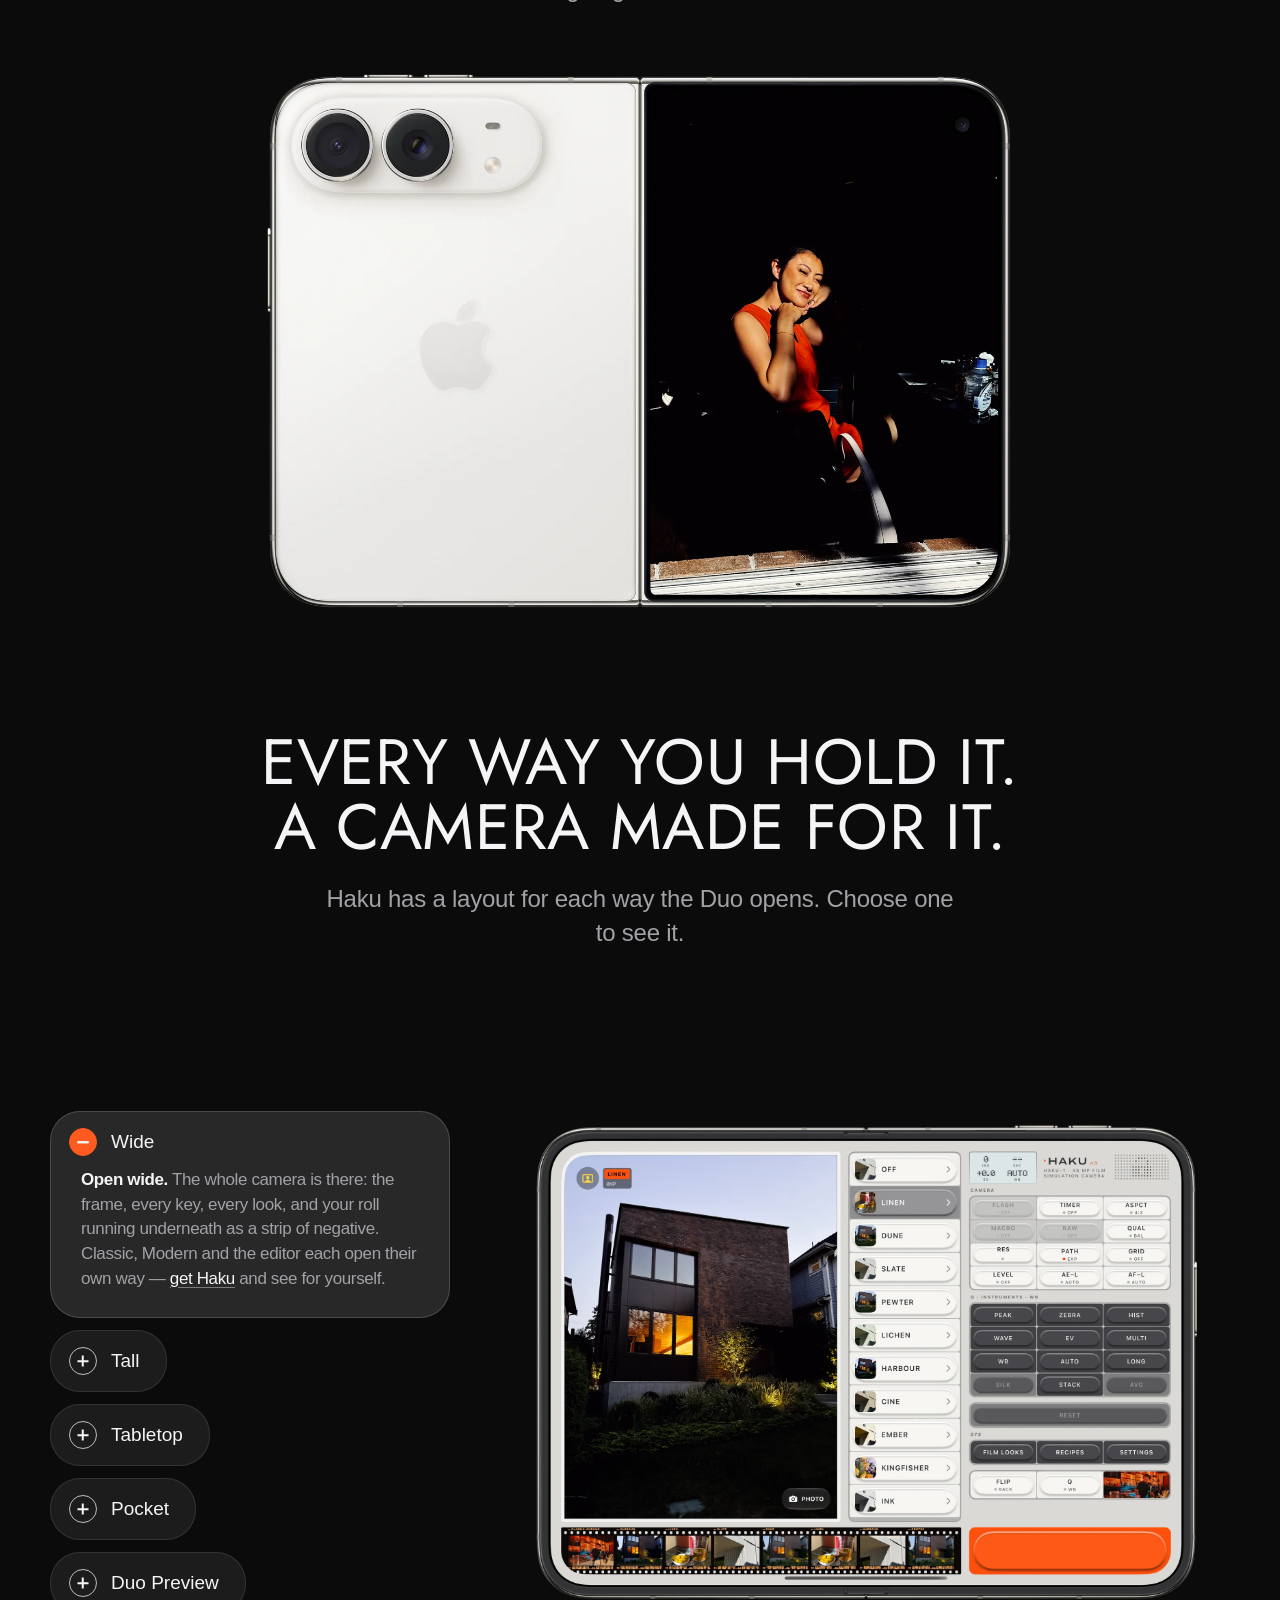
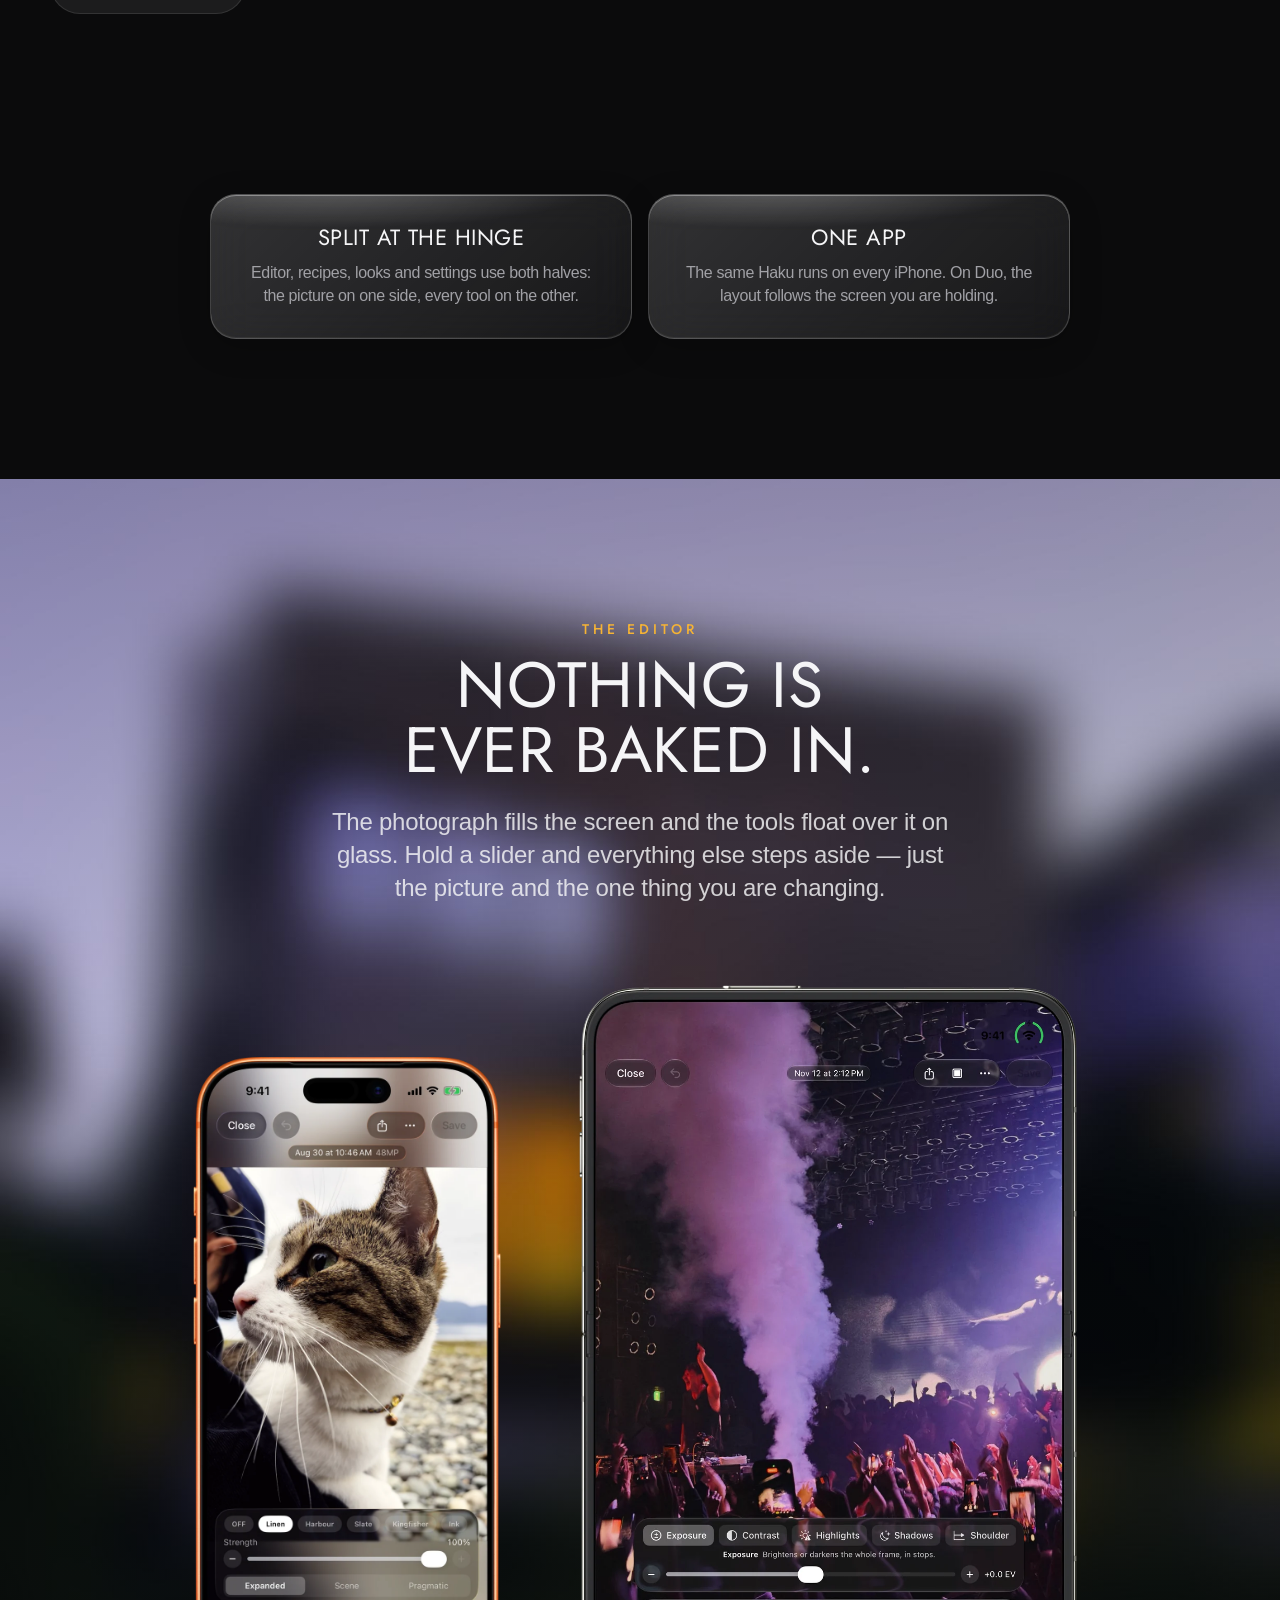
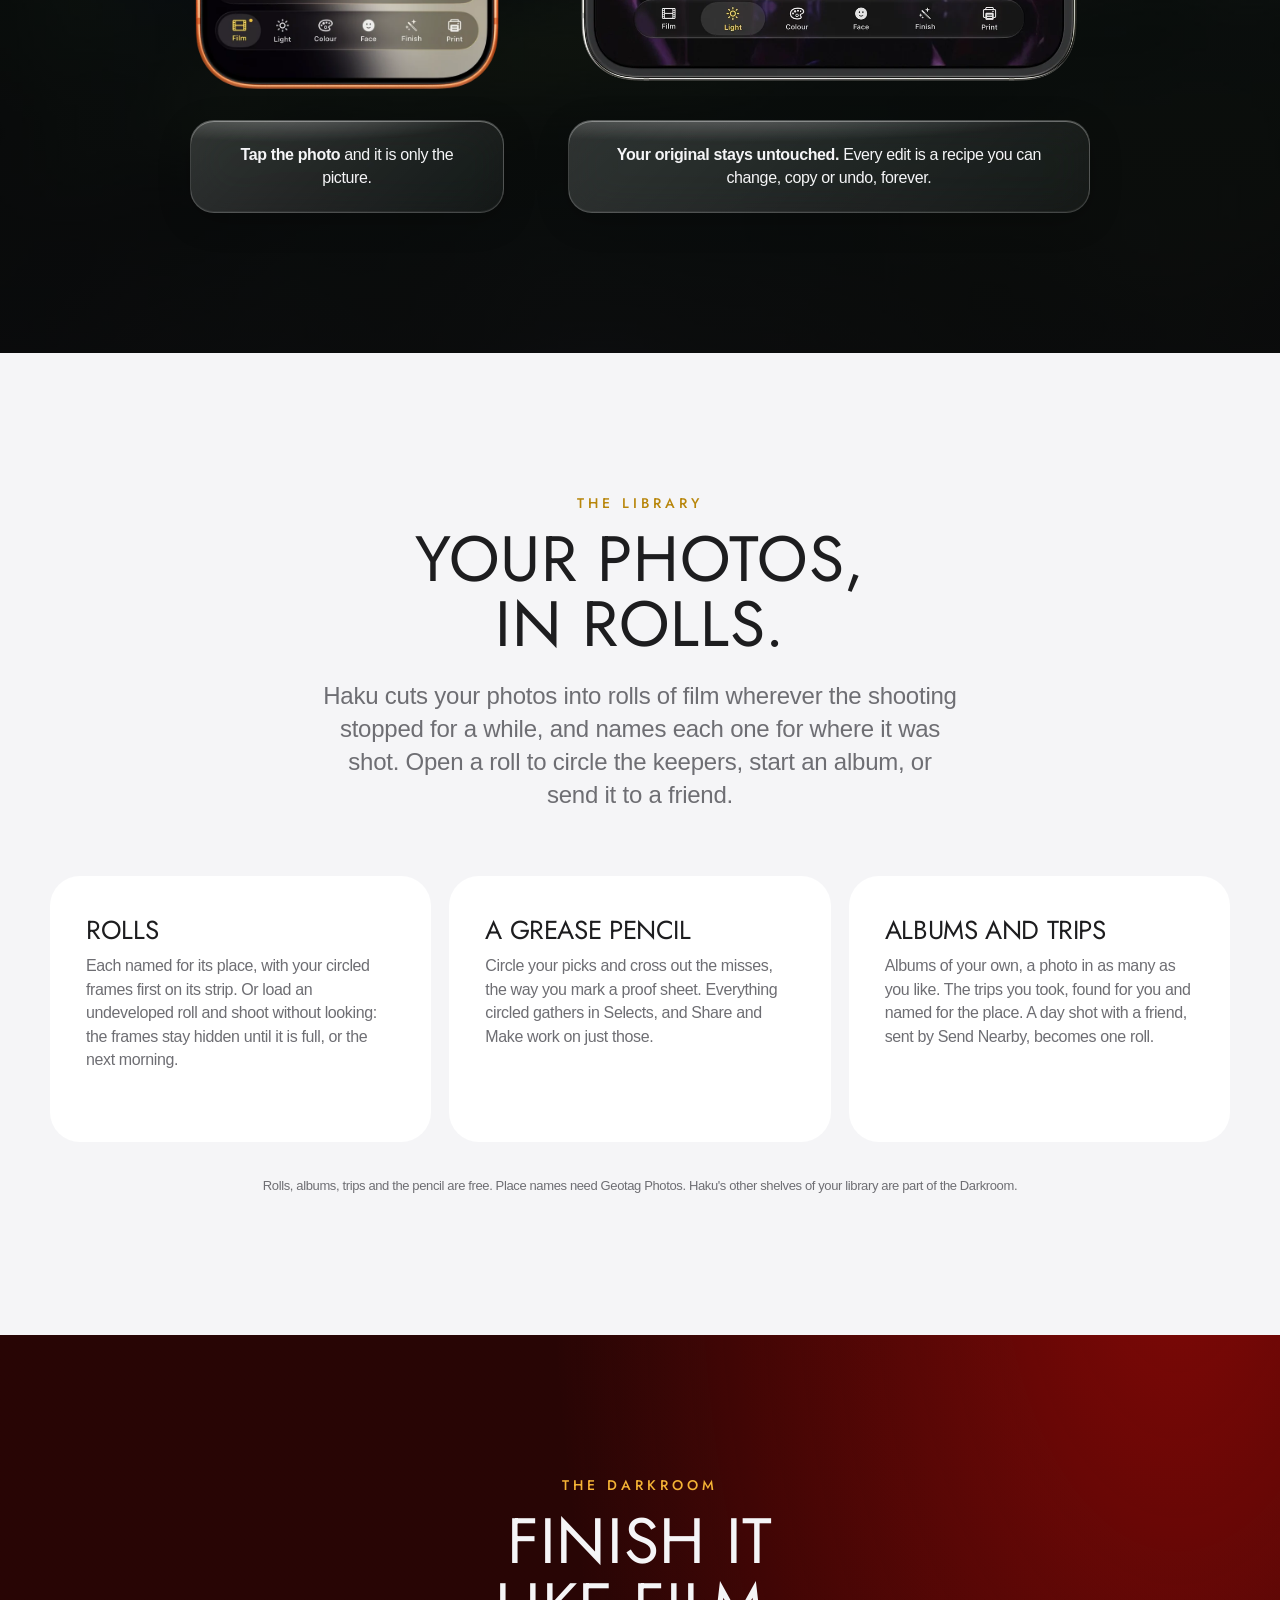
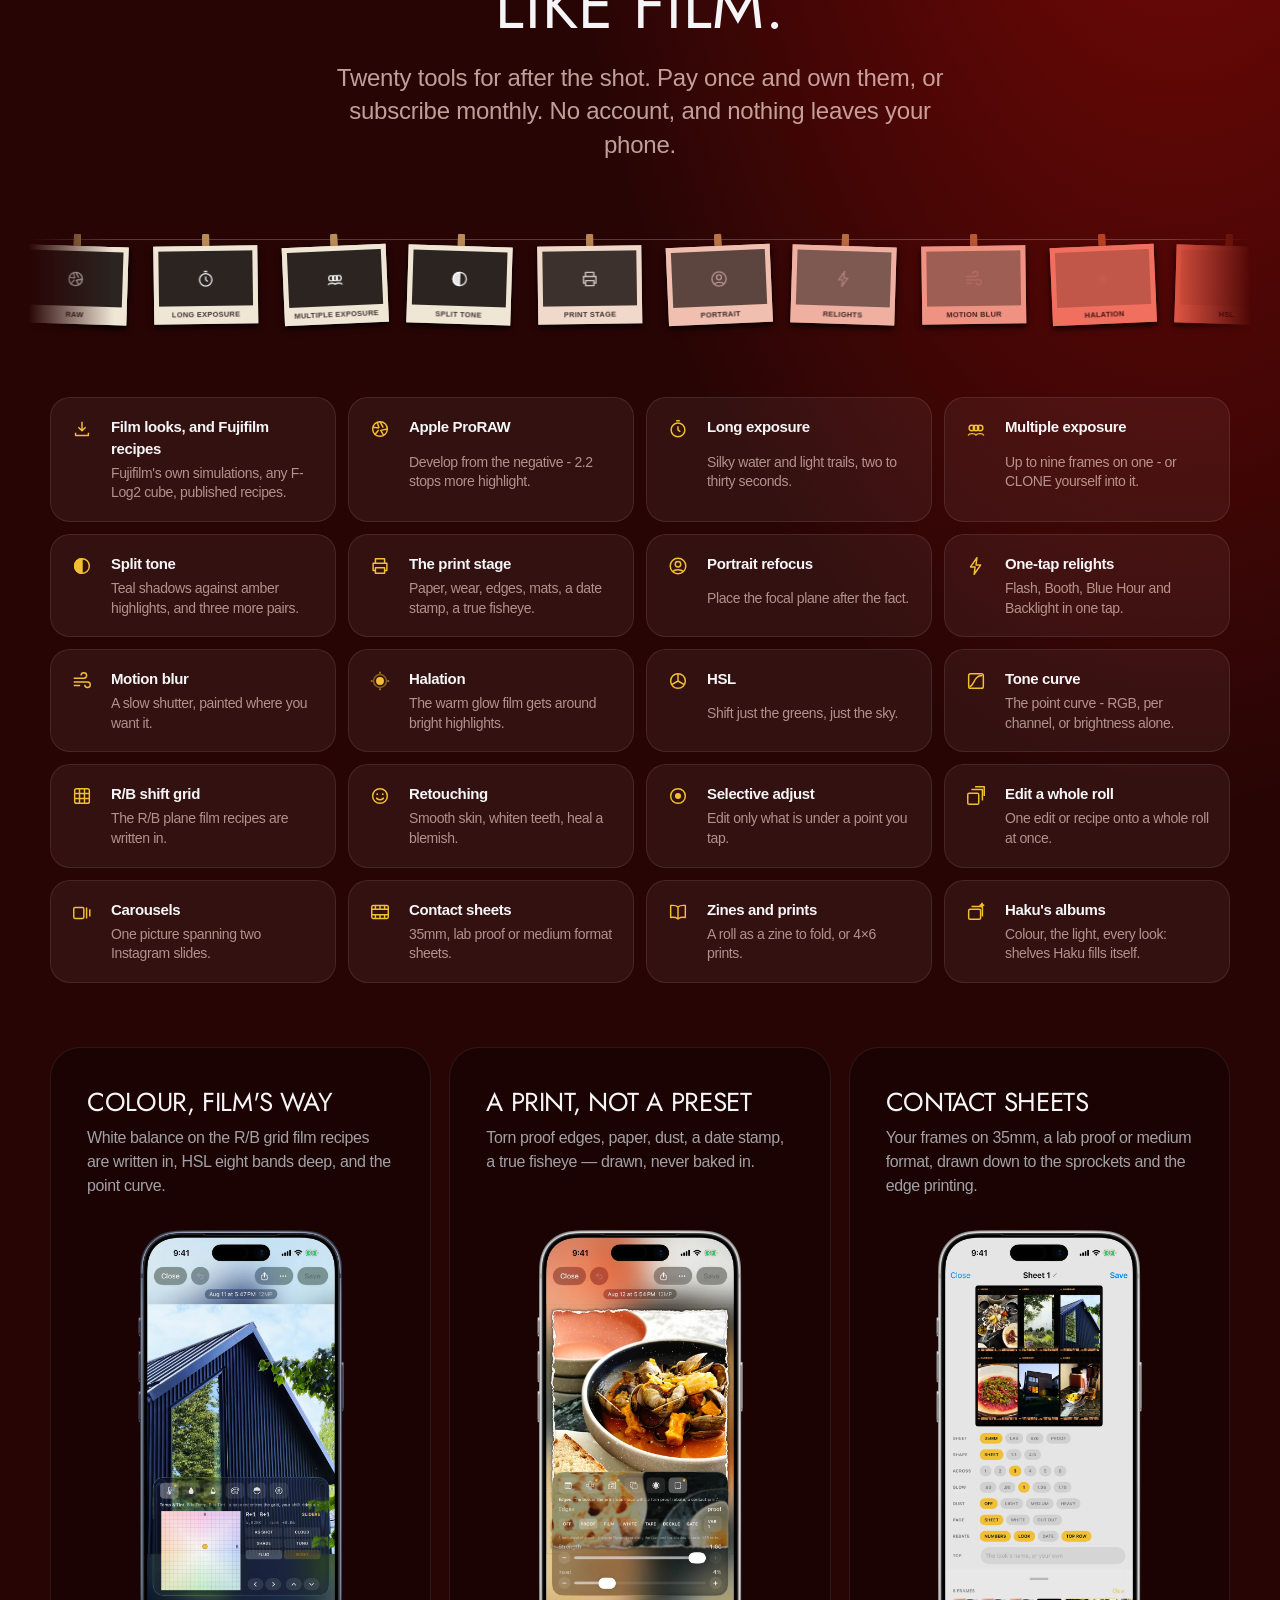
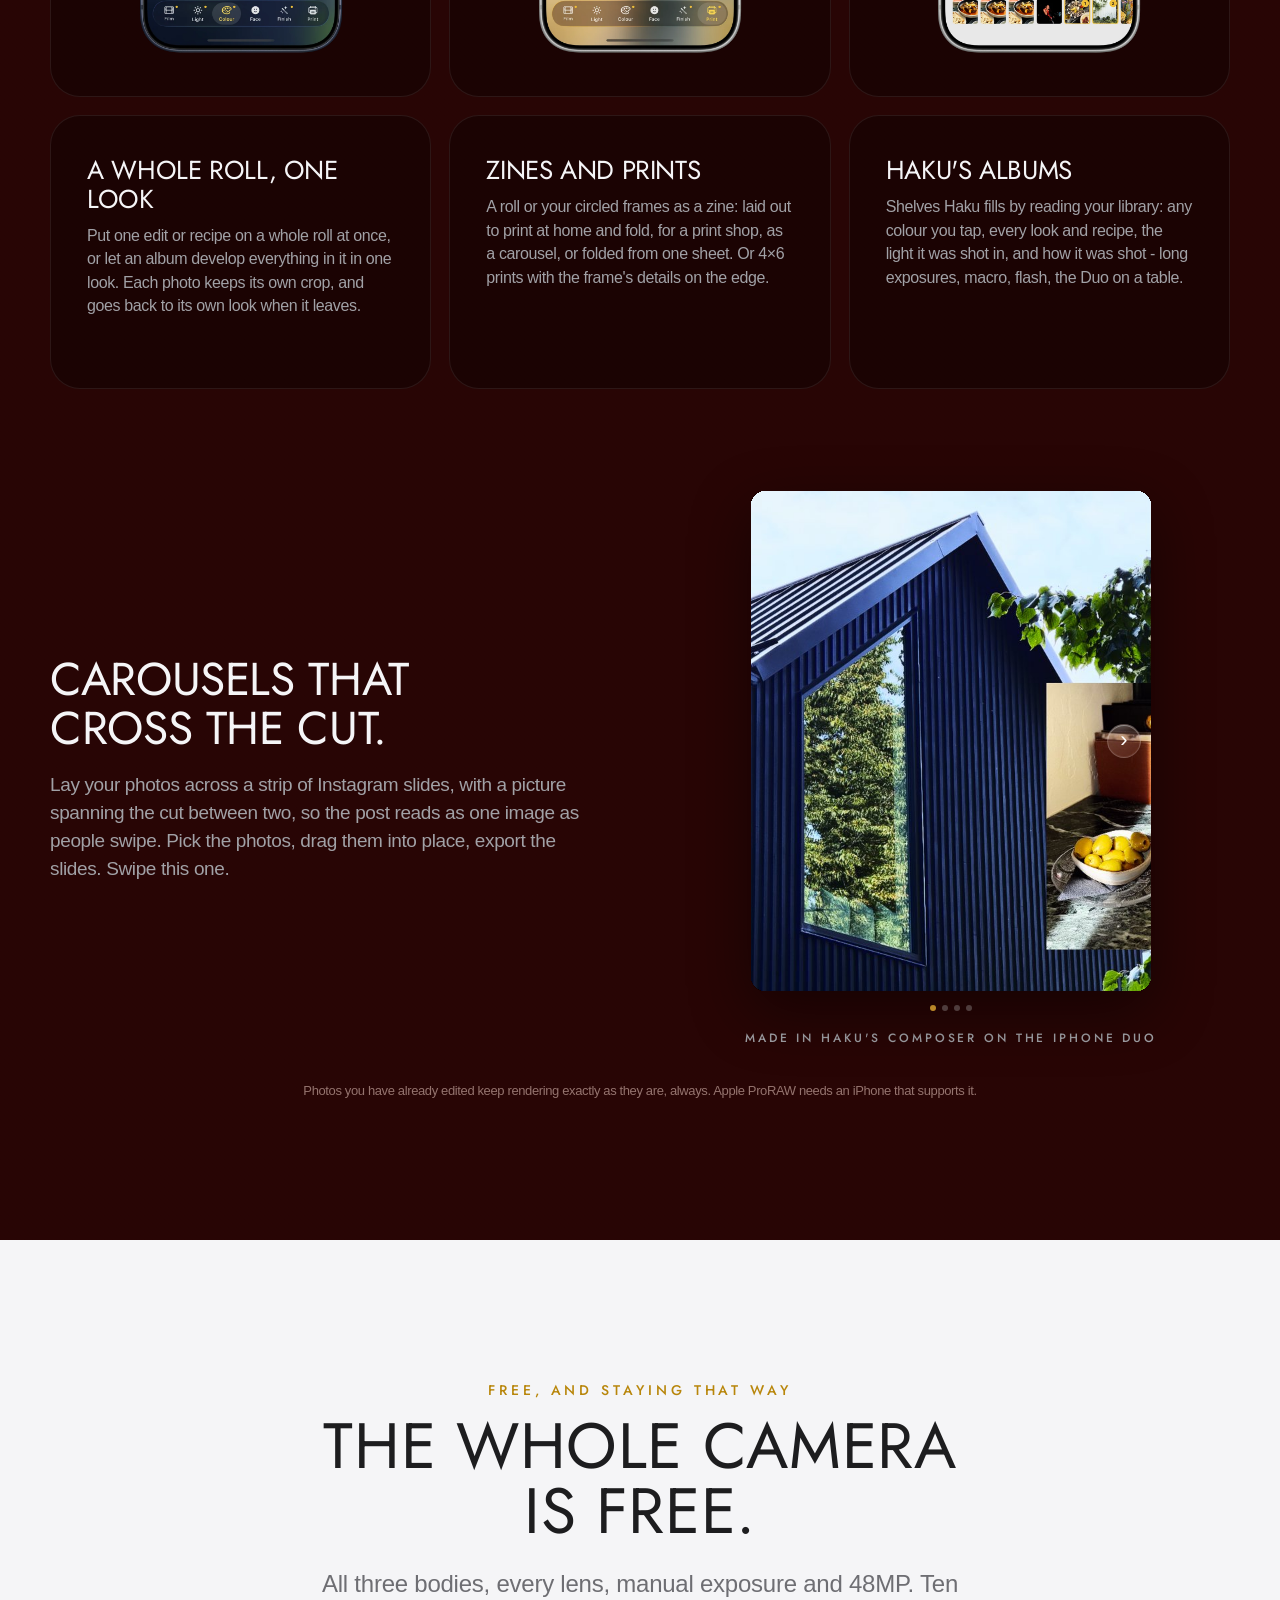
==== commit 2d3eb8a8: "Duo section: the scrolled story then a pose picker (Wide, Tall, Tabletop with eye or waist level, Po" ====
--- a/index.html
+++ b/index.html
@@ -288,8 +288,10 @@
   .duo { background: radial-gradient(90% 60% at 50% 0%, #26221c 0%, var(--night) 70%); }
   .duo-hero { margin: 64px auto 0; width: min(1080px, 100%); }
   /* The open Duo, then the folded Duo below it: Classic and Modern slide
-     out from behind Field as the row scrolls into view (the script sets
-     their transform; without it they simply stand in place). */
+     out from behind Field as the row scrolls into view (taken out for a
+     fade in place on 2026-11-18 over Apple's "don't animate" line, and put
+     back the same night at the owner's word); the pose picker follows at
+     the section's foot. */
   .duo { padding-top: 0; overflow: clip; }
   /* Each part is one screen tall, as when the section was pinned, so the
      devices take whatever height the words leave - the sizes they had. */
@@ -318,6 +320,72 @@
     .folded { flex: none; }
     .folded img { max-height: none; }
   }
+  /* The pose picker: the device on the right at one physical scale (a
+     square stage the open Duo's width across; each image's --w is its
+     width's share of that), the positions on the left, the chosen one
+     opened into its words. A pose changes by a dissolve: the new image
+     fades up as the old one goes, nothing moves. */
+  .poses-lede { max-width: 640px; margin-left: auto; margin-right: auto; }
+  .poses { max-width: 1180px; margin: clamp(36px, 6vw, 72px) auto 0; display: grid;
+           grid-template-columns: minmax(280px, 400px) minmax(0, 1fr); gap: clamp(24px, 4vw, 64px);
+           align-items: center; }
+  .pose-stage { position: relative; order: 2; width: min(100%, 76vh, 720px); aspect-ratio: 1; justify-self: center; }
+  .pose-img { position: absolute; left: 50%; top: 50%; width: var(--w); height: auto;
+              transform: translate(-50%, -50%); opacity: 0;
+              transition: opacity .26s cubic-bezier(.5, 0, .9, .5); }
+  /* The old pose is mostly gone before the new one comes up, so the two
+     barely overlap: a dissolve, not a double exposure. */
+  .pose-img.on { opacity: 1; transition: opacity .44s cubic-bezier(.15, .5, .4, 1) .14s; z-index: 1; }
+  html:not(.js) .pose-img:not(.on) { display: none; }
+  .pose-list { order: 1; display: flex; flex-direction: column; align-items: flex-start; gap: 12px; }
+  .pose { border-radius: 30px; background: rgba(255,255,255,.07); border: 1px solid rgba(255,255,255,.1);
+          transition: background .3s, border-color .3s; max-width: 100%; }
+  .pose > button { display: flex; align-items: center; gap: 14px; padding: 16px 26px 16px 18px; border: 0;
+                   background: none; color: var(--snow); font: 500 19px var(--text); cursor: pointer;
+                   border-radius: 30px; text-align: left; }
+  .pose > button i { flex: none; width: 28px; height: 28px; border-radius: 50%; position: relative;
+                     border: 1.5px solid rgba(245,245,247,.75); }
+  .pose > button i::before, .pose > button i::after { content: ""; position: absolute; left: 50%; top: 50%;
+                     width: 11px; height: 1.5px; background: var(--snow); transform: translate(-50%, -50%); }
+  .pose > button i::after { transform: translate(-50%, -50%) rotate(90deg); transition: transform .3s; }
+  .pose > button:focus-visible { outline: 2px solid var(--orange); outline-offset: 2px; }
+  .pose p { margin: 0; font-size: 17px; line-height: 1.45; color: var(--snow-dim); }
+  .pose p b { color: var(--snow); font-weight: 600; }
+  .pose p a, .pose-words p a { color: var(--snow); text-decoration: underline; text-underline-offset: 3px;
+                               text-decoration-color: rgba(245,245,247,.4); }
+  .pose > p, .pose > .pose-more { display: none; padding: 0 30px 26px; max-width: 520px; }
+  .pose.on { background: rgba(255,255,255,.12); border-color: rgba(255,255,255,.16); }
+  .pose.on > button { padding-bottom: 12px; }
+  .pose.on > button i { background: var(--orange); border-color: var(--orange); }
+  .pose.on > button i::after { transform: translate(-50%, -50%) rotate(0deg); }
+  .pose.on > p, .pose.on > .pose-more { display: block; }
+  html:not(.js) .pose > p, html:not(.js) .pose > .pose-more { display: block; }
+  .pose-words { display: none; grid-column: 1 / -1; order: 3; }
+  .bodies-pick { display: flex; gap: 8px; margin-top: 16px; flex-wrap: wrap; }
+  .bodies-pick button { border-radius: 99px; padding: 7px 15px; font: 500 12px var(--display);
+                        letter-spacing: .18em; text-transform: uppercase; cursor: pointer;
+                        color: var(--snow-dim); background: transparent; border: 1px solid rgba(255,255,255,.22); }
+  .bodies-pick button[aria-pressed="true"] { color: var(--night); background: var(--snow); border-color: var(--snow); }
+  @media (prefers-reduced-motion: reduce) { .pose-img, .pose-img.on { transition: none; } }
+  /* Narrow: the device on top, the positions as a row of pills under it,
+     and the chosen position's words under those. */
+  @media (max-width: 820px) {
+    .poses { grid-template-columns: minmax(0, 1fr); gap: 18px; }
+    .pose-stage { order: 0; width: min(100%, 560px); }
+    .pose-list { display: grid; grid-template-columns: repeat(5, max-content); gap: 8px; overflow-x: auto;
+                 scrollbar-width: none; margin: 0 calc(-1 * var(--gutter)); padding: 0 var(--gutter) 4px;
+                 scroll-padding: 0 var(--gutter); }
+    .pose-list::-webkit-scrollbar { display: none; }
+    .pose { border-radius: 99px; }
+    .pose > button { font-size: 15px; padding: 10px 18px 10px 12px; gap: 10px; }
+    .pose > button i { width: 22px; height: 22px; }
+    .pose > button i::before, .pose > button i::after { width: 9px; }
+    .pose.on > button { padding-bottom: 10px; }
+    .pose.on > p, .pose.on > .pose-more { display: none; }
+    .pose-words { display: block; padding: 4px 2px 0; min-height: 7.5em; }
+    .pose-words p { margin: 0; font-size: 17px; line-height: 1.45; color: var(--snow-dim); }
+    .pose-words p b { color: var(--snow); font-weight: 600; }
+  }
   .badge { display: inline-flex; gap: 8px; align-items: center; border-radius: 99px; padding: 8px 16px;
            font-size: 13px; margin-bottom: 26px; }
   .badge i { width: 7px; height: 7px; border-radius: 50%; background: var(--orange);
@@ -328,11 +396,20 @@
   .trio figcaption, .cap { font: 500 12px var(--display); letter-spacing: .24em; text-transform: uppercase;
                            color: var(--snow-dim); margin-top: 18px; }
   .light-sec .cap, .white-sec .cap { color: var(--ink-dim); }
-  .facts { display: grid; grid-template-columns: repeat(3, 1fr); gap: 16px; margin-top: clamp(48px, 7vw, 90px); }
+  /* The Duo section's two closing facts (the third, "Every pose", went
+     when the pose picker came to say it, 2026-11-18): side by side, and
+     compact on a phone, where they stack. */
+  .facts { display: grid; grid-template-columns: repeat(2, 1fr); gap: 16px; max-width: 860px;
+           margin: clamp(48px, 7vw, 90px) auto 0; }
   .fact { border-radius: 26px; padding: 30px 28px; }
   .fact h4 { font: 400 22px/1.15 var(--display); text-transform: uppercase; margin: 0 0 10px; letter-spacing: .02em; }
   .fact p { margin: 0; font-size: 16px; color: var(--snow-dim); }
-  @media (max-width: 820px) { .facts { grid-template-columns: 1fr; } }
+  @media (max-width: 820px) {
+    .facts { grid-template-columns: 1fr; gap: 10px; }
+    .fact { border-radius: 22px; padding: 18px 20px; }
+    .fact h4 { font-size: 17px; margin-bottom: 6px; }
+    .fact p { font-size: 15px; line-height: 1.4; }
+  }
   .outer { margin: clamp(32px, 5vw, 64px) auto 0; }
 
   /* ---------- Editor ---------- */
@@ -587,8 +664,7 @@
 <!-- Duo -->
 <section id="duo" class="duo">
   <!-- The open Duo, then, scrolled to, the folded Duo: Field first, with
-       Classic and Modern sliding out from behind it as the row comes into
-       view. Apple's own device images, untouched. Without JavaScript the
+       Classic and Modern fading in beside it as the row comes into view. Apple's own device images, untouched. Without JavaScript the
        three simply stand in a row. -->
   <div class="duo-stage">
     <div class="duo-step">
@@ -622,18 +698,103 @@
     <h3 class="headline m reveal" style="margin-top: clamp(24px, 5vw, 60px)">Stand it half-folded.<br>A waist-level camera.</h3>
     <p class="lede reveal d1">Set the Duo down half-open and look into it the way you would a twin-lens
       reflex: the picture on the half that lies flat, the controls on the half that stands, and two
-      instruments along the top - the look in a memo holder, a frame counter, a level or a light meter.</p>
+      instruments along the top - the look in a memo holder, a frame counter, a level or a light meter.
+      Or swap the finder up to the standing half, like a laptop's screen.</p>
+    <img class="outer reveal d2" src="/assets/duo-half-folded.webp?v=6" width="1321" height="999" loading="lazy"
+         style="width: min(760px, 100%)" alt="Haku's Field body on an iPhone Duo stood half-folded: the controls on the standing half, the finder on the half that lies flat">
 
     <h3 class="headline m reveal" style="margin-top: clamp(48px, 8vw, 110px)">Your subject<br>sees the shot.</h3>
     <p class="lede reveal d1">Duo Preview puts the graded frame on the outer screen, so the person you are
       photographing sees what you see. Or turn on Kid Cue: something bright, so a child looks at the lens.</p>
     <img class="outer reveal d2" src="/assets/duo-outer.webp" width="1400" height="1005" loading="lazy"
          style="width: min(760px, 100%)" alt="The back of an open iPhone Duo, its outer screen showing the portrait being taken">
-
+  </div>
+  <!-- The poses, Apple's way round: pick one beside the device and the
+       device changes to it. Apple's own device images, untouched and at one
+       physical scale (each image's width is its share of the open Duo's
+       3,093px), changing by a dissolve - the transition Apple's marketing
+       guidelines allow; they rule out animating, tilting or rendering the
+       device, so a 3D Duo was tried and taken out (2026-11-18). Without
+       JavaScript the open Duo shows and every pose's words are listed. -->
+  <div class="inner center">
+    <h3 class="headline m reveal" style="margin-top: clamp(56px, 9vw, 120px)">Every way you hold it.<br>A camera made for it.</h3>
+    <p class="lede reveal d2 poses-lede">Haku has a layout for each way the Duo opens. Choose one to see it.</p>
+  </div>
+  <div class="poses" data-pose="open">
+    <div class="pose-stage" aria-live="polite">
+      <img class="pose-img on" data-for="open" src="/assets/duo-open-camera.webp?v=4" width="2000" height="1453"
+           style="--w: 100%" alt="Haku's Field body on an open iPhone Duo">
+      <img class="pose-img" data-for="upright" src="/assets/duo-upright-editor.webp?v=2" width="1000" height="1377"
+           loading="lazy" style="--w: 72.65%" alt="Haku's immersive editor on an upright open iPhone Duo">
+      <img class="pose-img" data-for="half" data-level="eye" data-view="classic" src="/assets/duo-half-folded-eye.webp?v=1" width="1321" height="999"
+           loading="lazy" style="--w: 85.42%" alt="Haku's Classic body on an iPhone Duo stood half-folded: the finder on the standing half, the controls on the half that lies flat">
+      <img class="pose-img" data-for="half" data-level="waist" data-view="field" src="/assets/duo-half-folded.webp?v=6" width="1321" height="999"
+           loading="lazy" style="--w: 85.42%" alt="Haku's Field body on an iPhone Duo stood half-folded: the controls on the standing half, the finder on the half that lies flat">
+      <img class="pose-img" data-for="closed" data-view="classic" src="/assets/duo-closed-classic.webp?v=3" width="800" height="1115"
+           loading="lazy" style="--w: 50.89%" alt="Classic body on the folded iPhone Duo">
+      <img class="pose-img" data-for="closed" data-view="field" src="/assets/duo-closed-field.webp?v=3" width="800" height="1115"
+           loading="lazy" style="--w: 50.89%" alt="Field body on the folded iPhone Duo">
+      <img class="pose-img" data-for="closed" data-view="modern" src="/assets/duo-closed-modern.webp?v=3" width="800" height="1115"
+           loading="lazy" style="--w: 50.89%" alt="Modern body on the folded iPhone Duo">
+      <img class="pose-img" data-for="closed" data-view="editor" src="/assets/duo-closed-editor.webp?v=1" width="800" height="1115"
+           loading="lazy" style="--w: 50.89%" alt="Haku's editor on the folded iPhone Duo, its tools floating over the photograph">
+      <img class="pose-img" data-for="preview" src="/assets/duo-outer.webp?v=2" width="1400" height="1005"
+           loading="lazy" style="--w: 98.8%" alt="The back of an open iPhone Duo, its outer screen showing the portrait being taken">
+    </div>
+    <div class="pose-list" role="group" aria-label="Positions">
+      <div class="pose on">
+        <button type="button" aria-pressed="true" data-pose="open"><i></i>Wide</button>
+        <p><b>Open wide.</b> The whole camera is there: the frame, every key, every look, and your
+          roll running underneath as a strip of negative. Classic, Modern and the editor each open
+          their own way — <a href="https://apps.apple.com/app/id6798982888">get Haku</a> and see
+          for yourself.</p>
+      </div>
+      <div class="pose">
+        <button type="button" aria-pressed="false" data-pose="upright"><i></i>Tall</button>
+        <p><b>Open tall.</b> Turn it upright and Haku turns with it. In the editor the photograph
+          fills the screen and the tools float over it on glass. Every body stands tall too —
+          <a href="https://apps.apple.com/app/id6798982888">get Haku</a> and try them yourself.</p>
+      </div>
+      <div class="pose">
+        <button type="button" aria-pressed="false" data-pose="half"><i></i>Tabletop</button>
+        <div class="pose-more">
+          <p><b>Tabletop.</b> Stand it half-folded with the finder up at eye level, like a
+            laptop's screen, or swap it down to the half that lies flat and look into it the way
+            you would a twin-lens reflex. The controls take the other half, with a frame counter,
+            level or light meter at hand. Left still, it is its own tripod.</p>
+          <div class="bodies-pick" role="group" aria-label="Finder">
+            <button type="button" data-level="eye" aria-pressed="true">Eye level</button>
+            <button type="button" data-level="waist" aria-pressed="false">Waist level</button>
+          </div>
+        </div>
+      </div>
+      <div class="pose">
+        <button type="button" aria-pressed="false" data-pose="closed"><i></i>Pocket</button>
+        <div class="pose-more">
+          <p><b>Closed.</b> Each body becomes a rail beside the frame, keys right under your thumb.
+            It feels like holding a little camera, because it is one. The editor floats its tools
+            over the photograph.</p>
+          <div class="bodies-pick" role="group" aria-label="Camera body or editor">
+            <button type="button" data-view="classic" aria-pressed="false">Classic</button>
+            <button type="button" data-view="field" aria-pressed="true">Field</button>
+            <button type="button" data-view="modern" aria-pressed="false">Modern</button>
+            <button type="button" data-view="editor" aria-pressed="false">Editor</button>
+          </div>
+        </div>
+      </div>
+      <div class="pose">
+        <button type="button" aria-pressed="false" data-pose="preview"><i></i>Duo Preview</button>
+        <p><b>Duo Preview.</b> The outer screen shows the graded frame, so the person you are
+          photographing sees what you see. Or turn on Kid Cue: something bright, so a child looks
+          at the lens.</p>
+      </div>
+    </div>
+    <div class="pose-words" aria-live="polite"></div>
+  </div>
+  <div class="inner center">
     <div class="facts">
-      <div class="fact glass reveal"><h4>Every pose</h4><p>Folded, open wide, held upright or stood half-folded — each has its own layout, and controls keep their place between them.</p></div>
-      <div class="fact glass reveal d1"><h4>Split at the hinge</h4><p>Editor, recipes, looks and settings use both halves: the picture on one side, every tool on the other.</p></div>
-      <div class="fact glass reveal d2"><h4>One app</h4><p>The same Haku runs on every iPhone. On Duo, the layout follows the screen you are holding.</p></div>
+      <div class="fact glass reveal"><h4>Split at the hinge</h4><p>Editor, recipes, looks and settings use both halves: the picture on one side, every tool on the other.</p></div>
+      <div class="fact glass reveal d1"><h4>One app</h4><p>The same Haku runs on every iPhone. On Duo, the layout follows the screen you are holding.</p></div>
     </div>
   </div>
 </section>
@@ -1089,6 +1250,65 @@
     measure(); draw();
   })();
 
+  // The Duo's poses: a position chosen beside the device brings its image
+  // up by a dissolve (the CSS), opens its words, and on a narrow screen
+  // copies them under the row of pills. Pocket has a body or the editor to
+  // choose, Tabletop the finder's level; Wide and Tall show one each and
+  // leave the rest for Haku itself (owner, 2026-11-18). A choice is kept
+  // across positions, shown where a position has an image of it, else its
+  // first; the pressed chip is what shows. The delegated listener serves
+  // both copies of the chips.
+  (function () {
+    var root = document.querySelector('.poses');
+    if (!root) return;
+    var imgs = [].slice.call(root.querySelectorAll('.pose-img'));
+    var items = [].slice.call(root.querySelectorAll('.pose'));
+    var words = root.querySelector('.pose-words');
+    var pose = 'open', view = 'field', level = 'eye';
+    function shown() {
+      var here = imgs.filter(function (im) {
+        return im.dataset.for === pose && (!im.dataset.level || im.dataset.level === level);
+      });
+      return here.filter(function (im) { return im.dataset.view === view; })[0] || here[0];
+    }
+    function show() {
+      var on = shown();
+      imgs.forEach(function (im) { im.classList.toggle('on', im === on); });
+      items.forEach(function (it) {
+        var b = it.querySelector(':scope > button'), here = b.dataset.pose === pose;
+        it.classList.toggle('on', here);
+        b.setAttribute('aria-pressed', here);
+        if (here) words.innerHTML = (it.querySelector(':scope > p') || it.querySelector('.pose-more')).outerHTML;
+      });
+      root.querySelectorAll('.bodies-pick button').forEach(function (b) {
+        b.setAttribute('aria-pressed', b.dataset.view ? b.dataset.view === on.dataset.view : b.dataset.level === level);
+      });
+      root.dataset.pose = pose;
+    }
+    root.addEventListener('click', function (e) {
+      var b = e.target.closest('button');
+      if (!b) return;
+      if (b.dataset.pose) pose = b.dataset.pose;
+      else if (b.dataset.view) view = b.dataset.view;
+      else if (b.dataset.level) level = b.dataset.level;
+      else return;
+      show();
+      // On a phone the pill row scrolls sideways: keep the chosen one in it.
+      if (b.dataset.pose && b.scrollIntoView && innerWidth <= 820)
+        b.parentNode.scrollIntoView({ block: 'nearest', inline: 'center', behavior: 'smooth' });
+    });
+    // Up and down (or left and right) step through the positions.
+    root.querySelector('.pose-list').addEventListener('keydown', function (e) {
+      var d = { ArrowDown: 1, ArrowRight: 1, ArrowUp: -1, ArrowLeft: -1 }[e.key];
+      if (!d || !e.target.dataset.pose) return;
+      e.preventDefault();
+      var i = items.findIndex(function (it) { return it.classList.contains('on'); });
+      var next = items[(i + d + items.length) % items.length].querySelector(':scope > button');
+      next.focus(); next.click();
+    });
+    show();
+  })();
+
   // The carousel demo: slides snap like Instagram's; the arrows and dots
   // follow the scroll, whichever way it was moved.
   (function () {
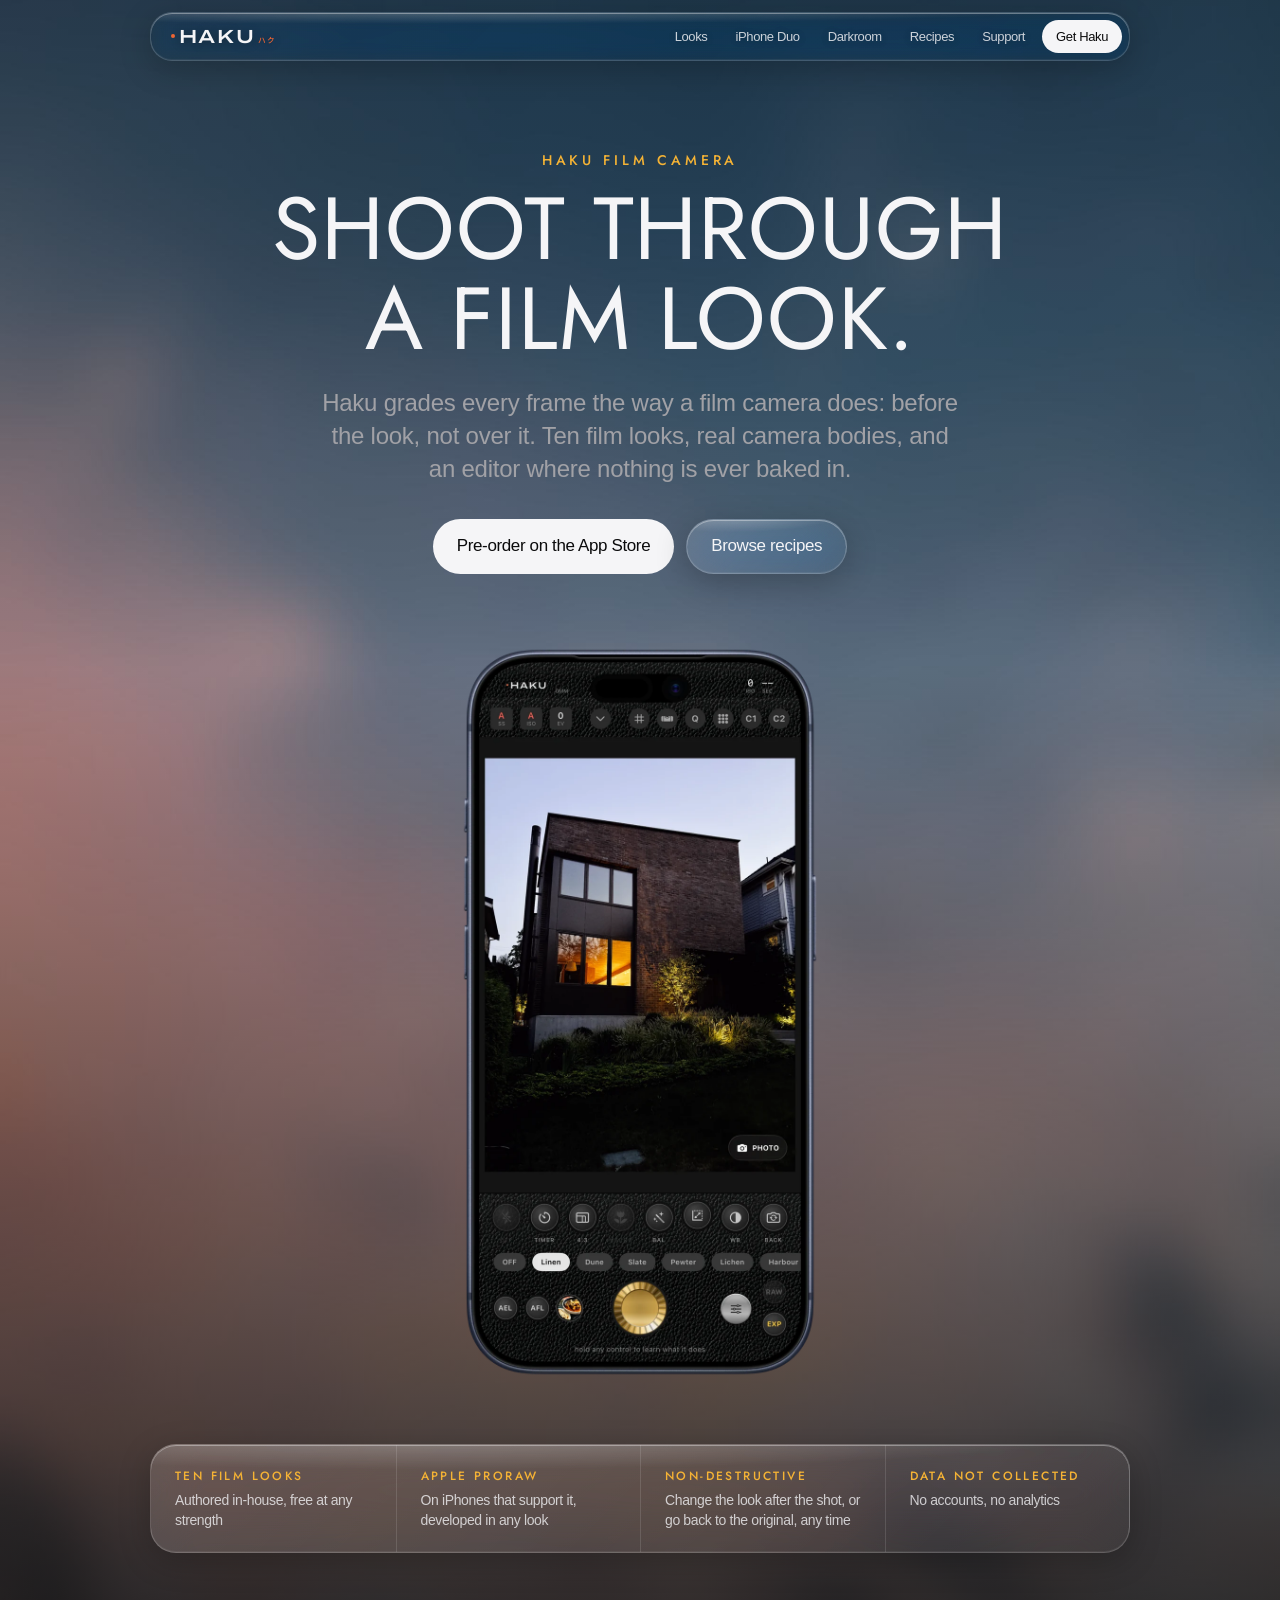
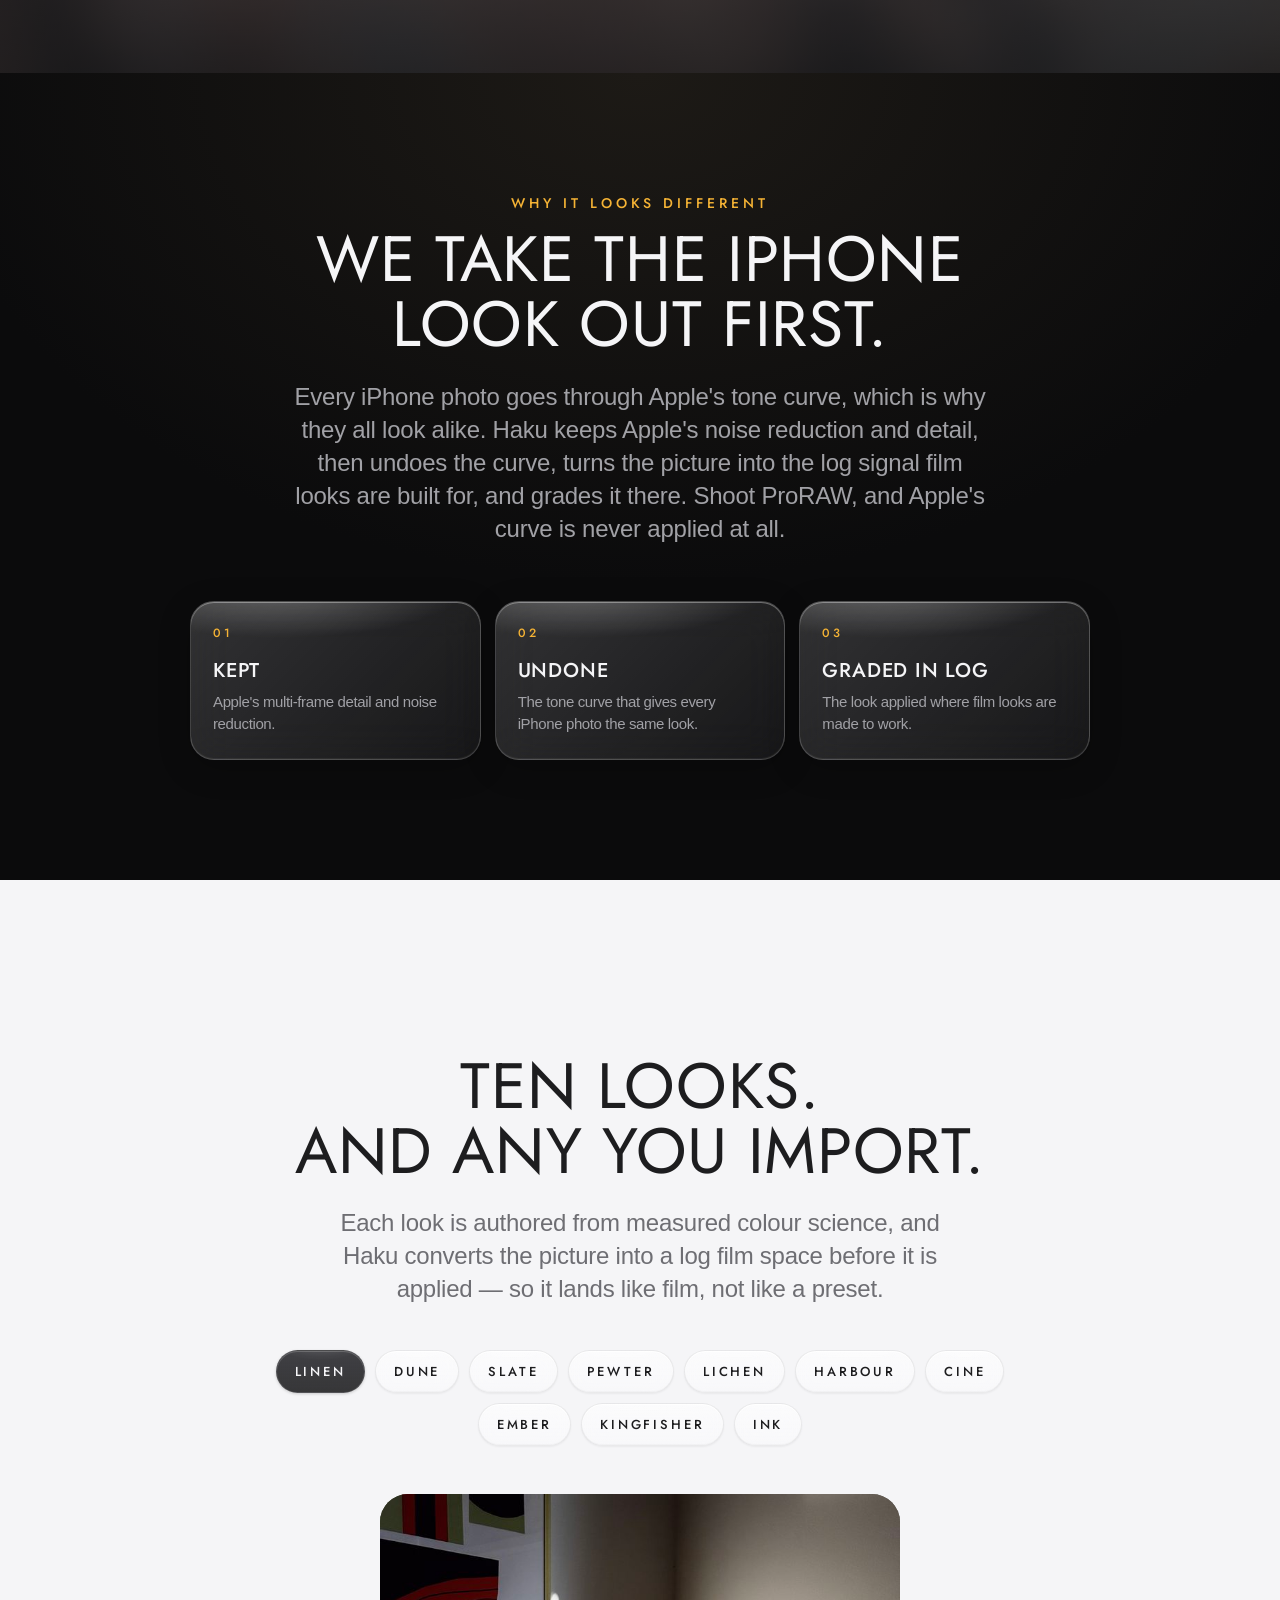
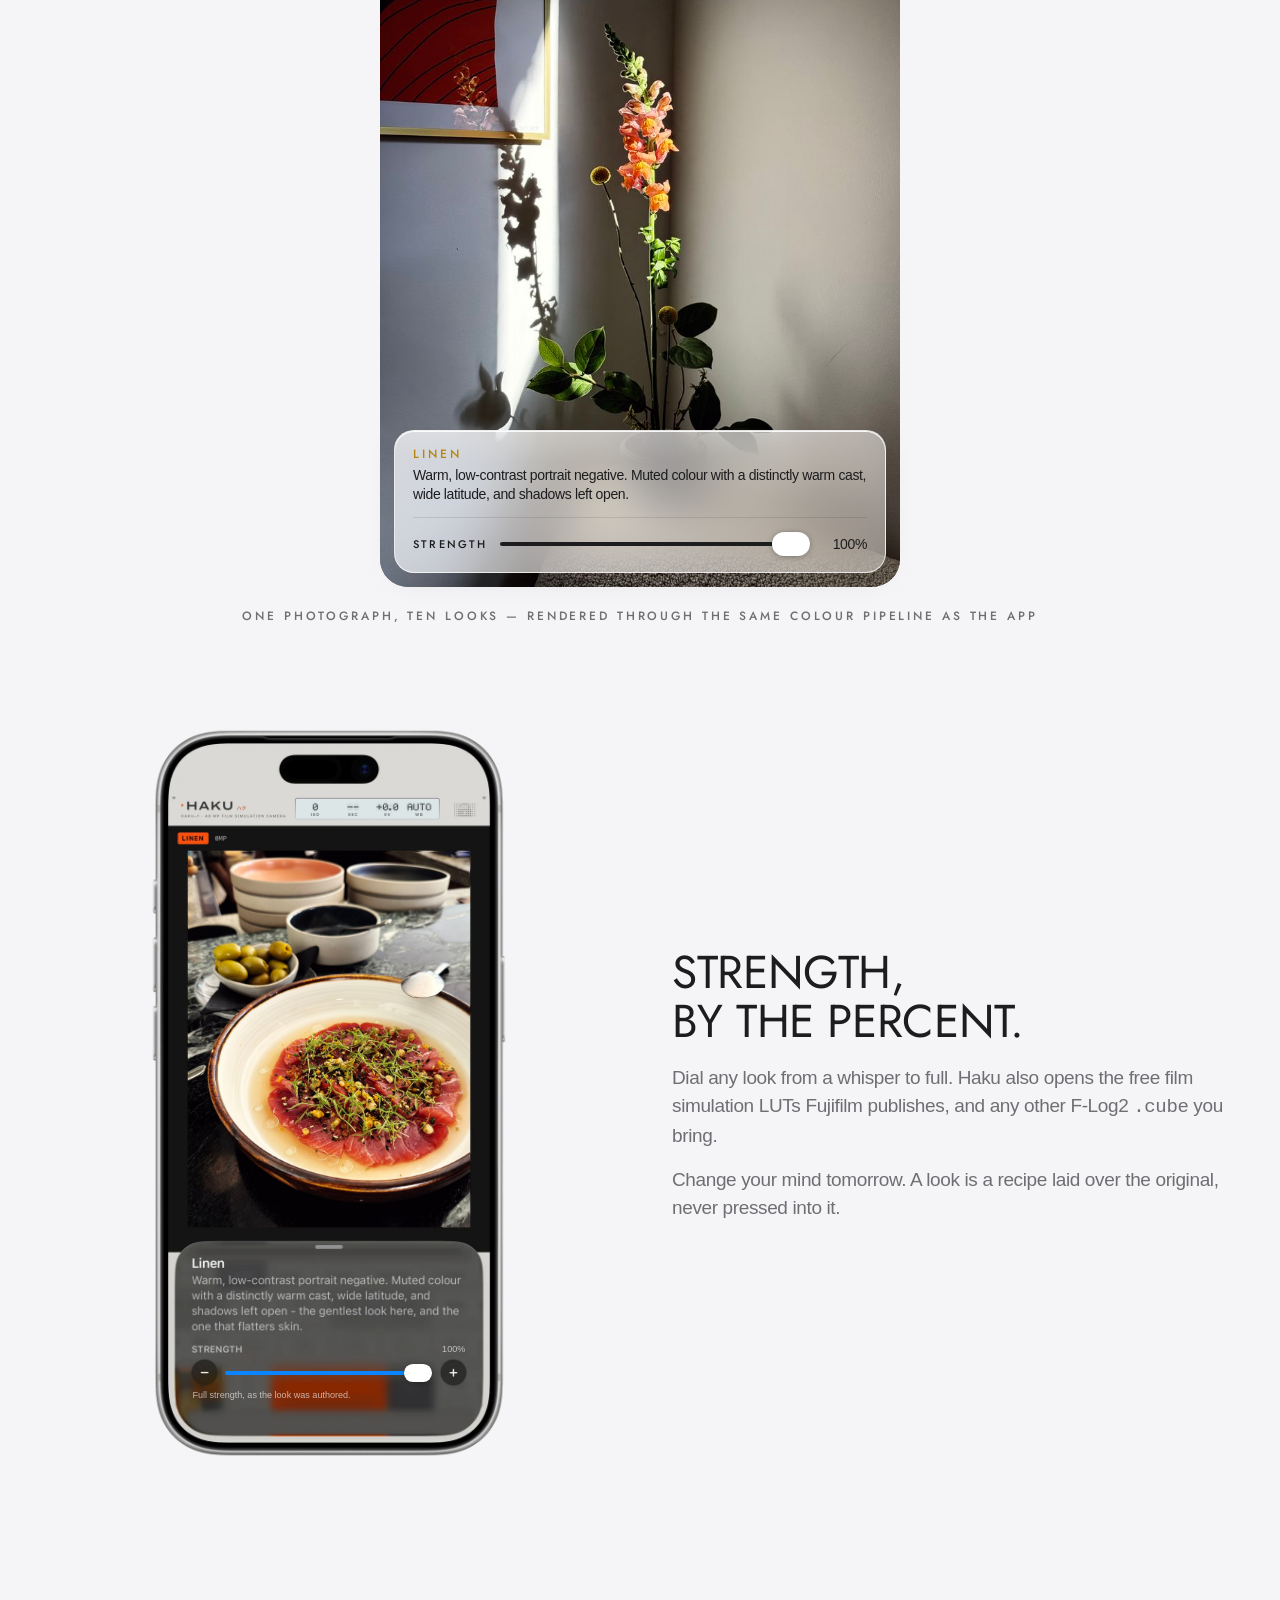
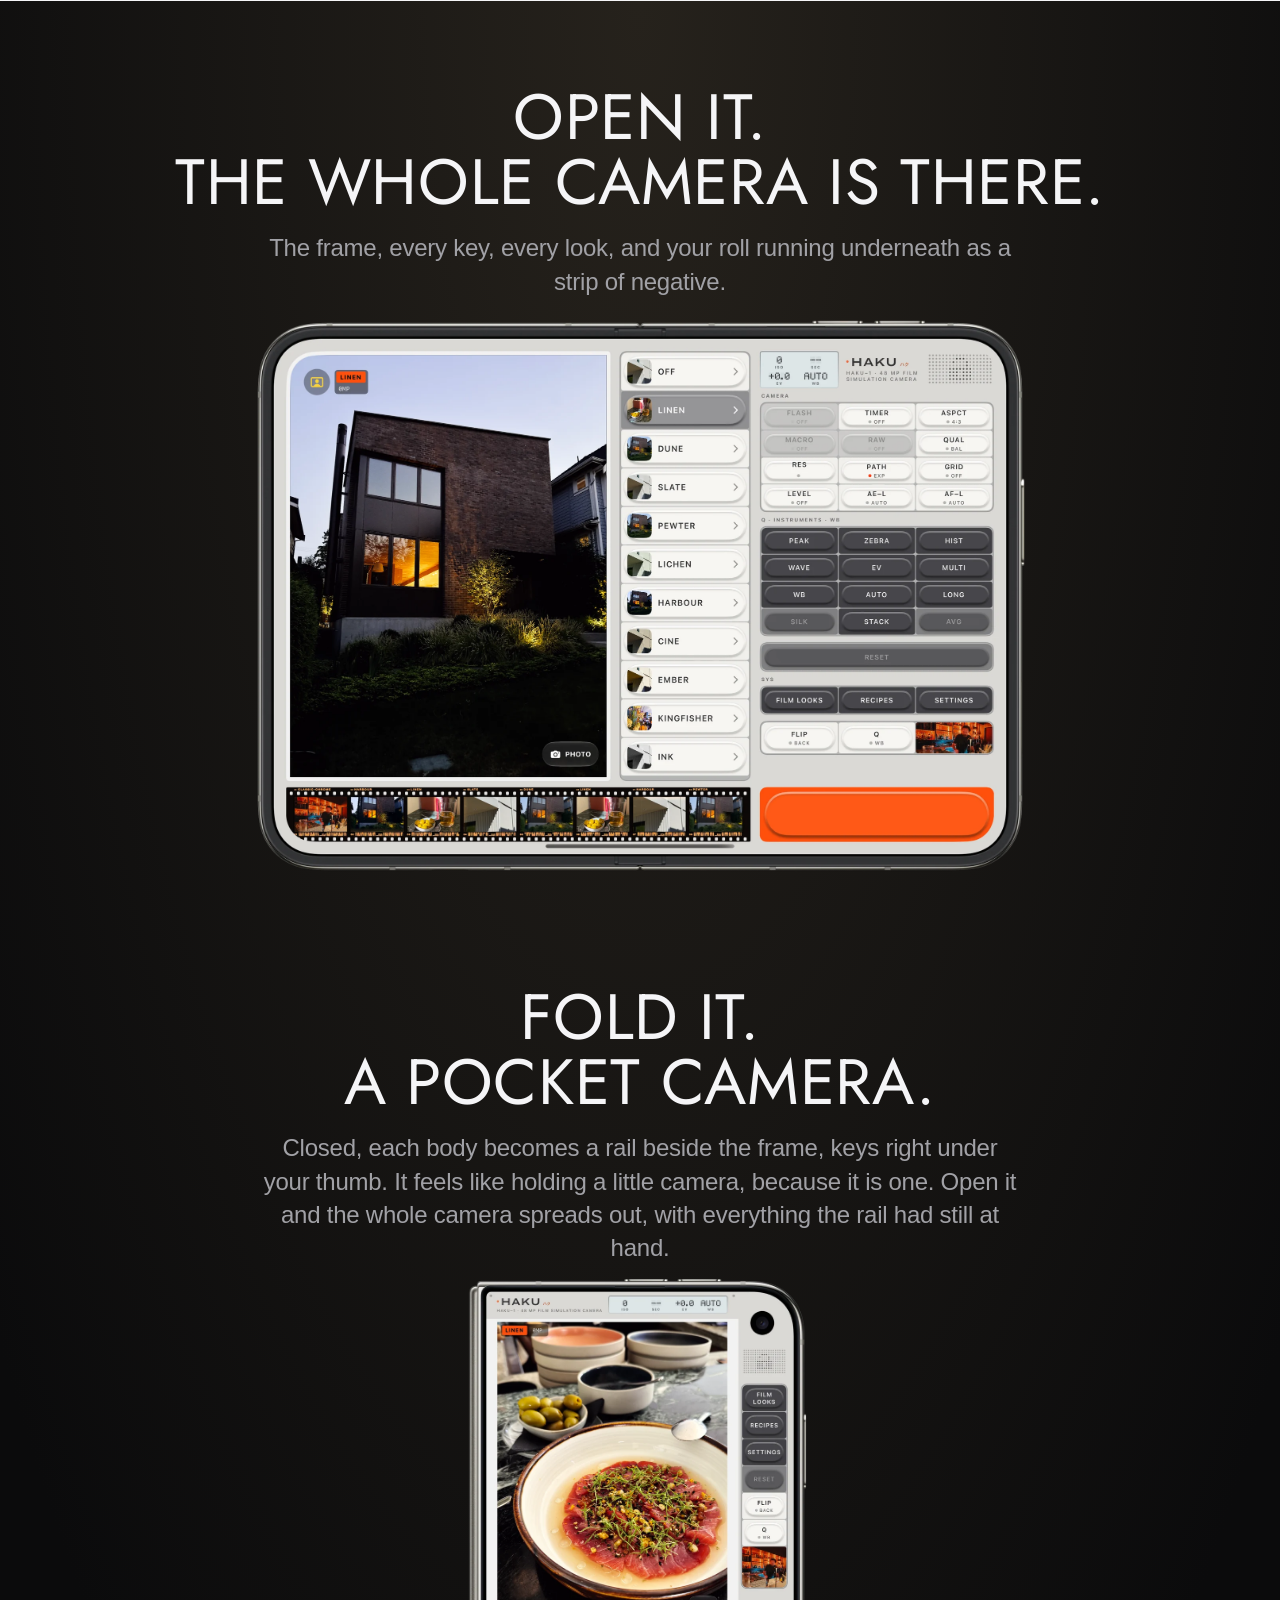
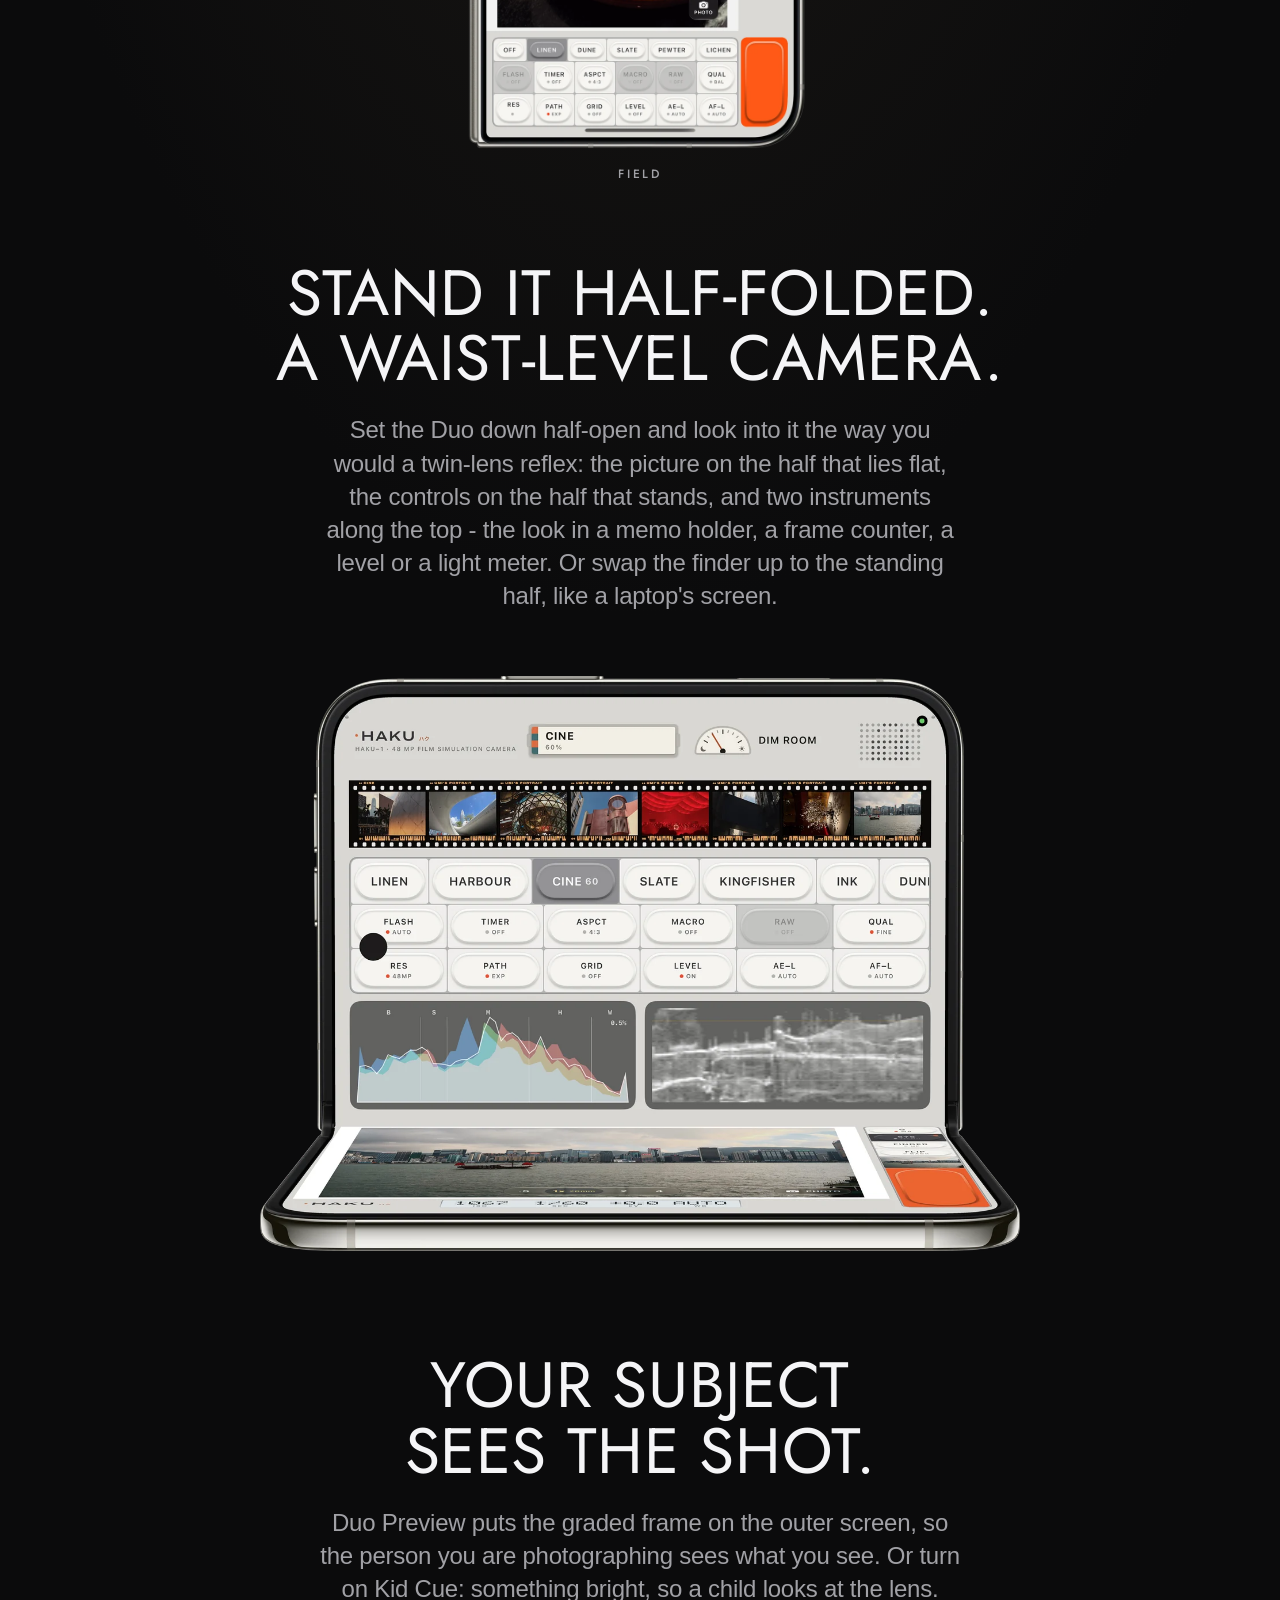
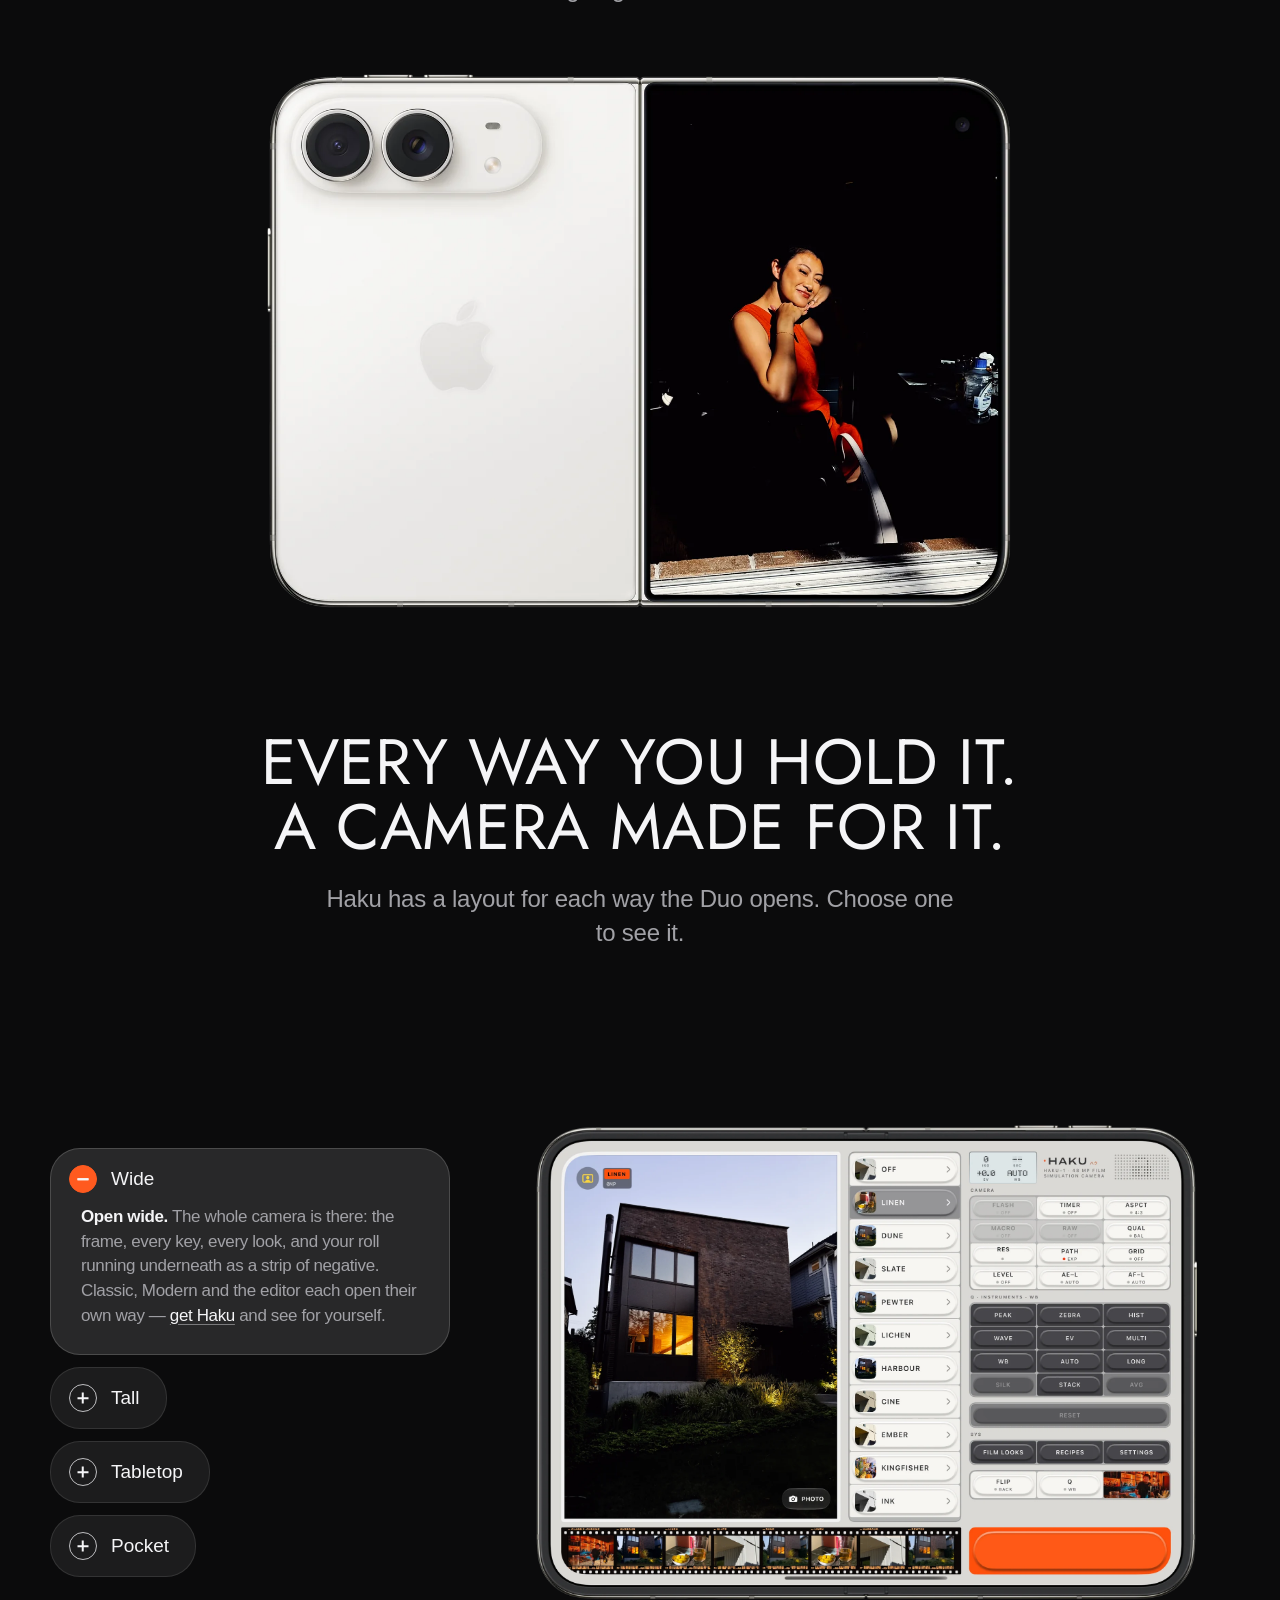
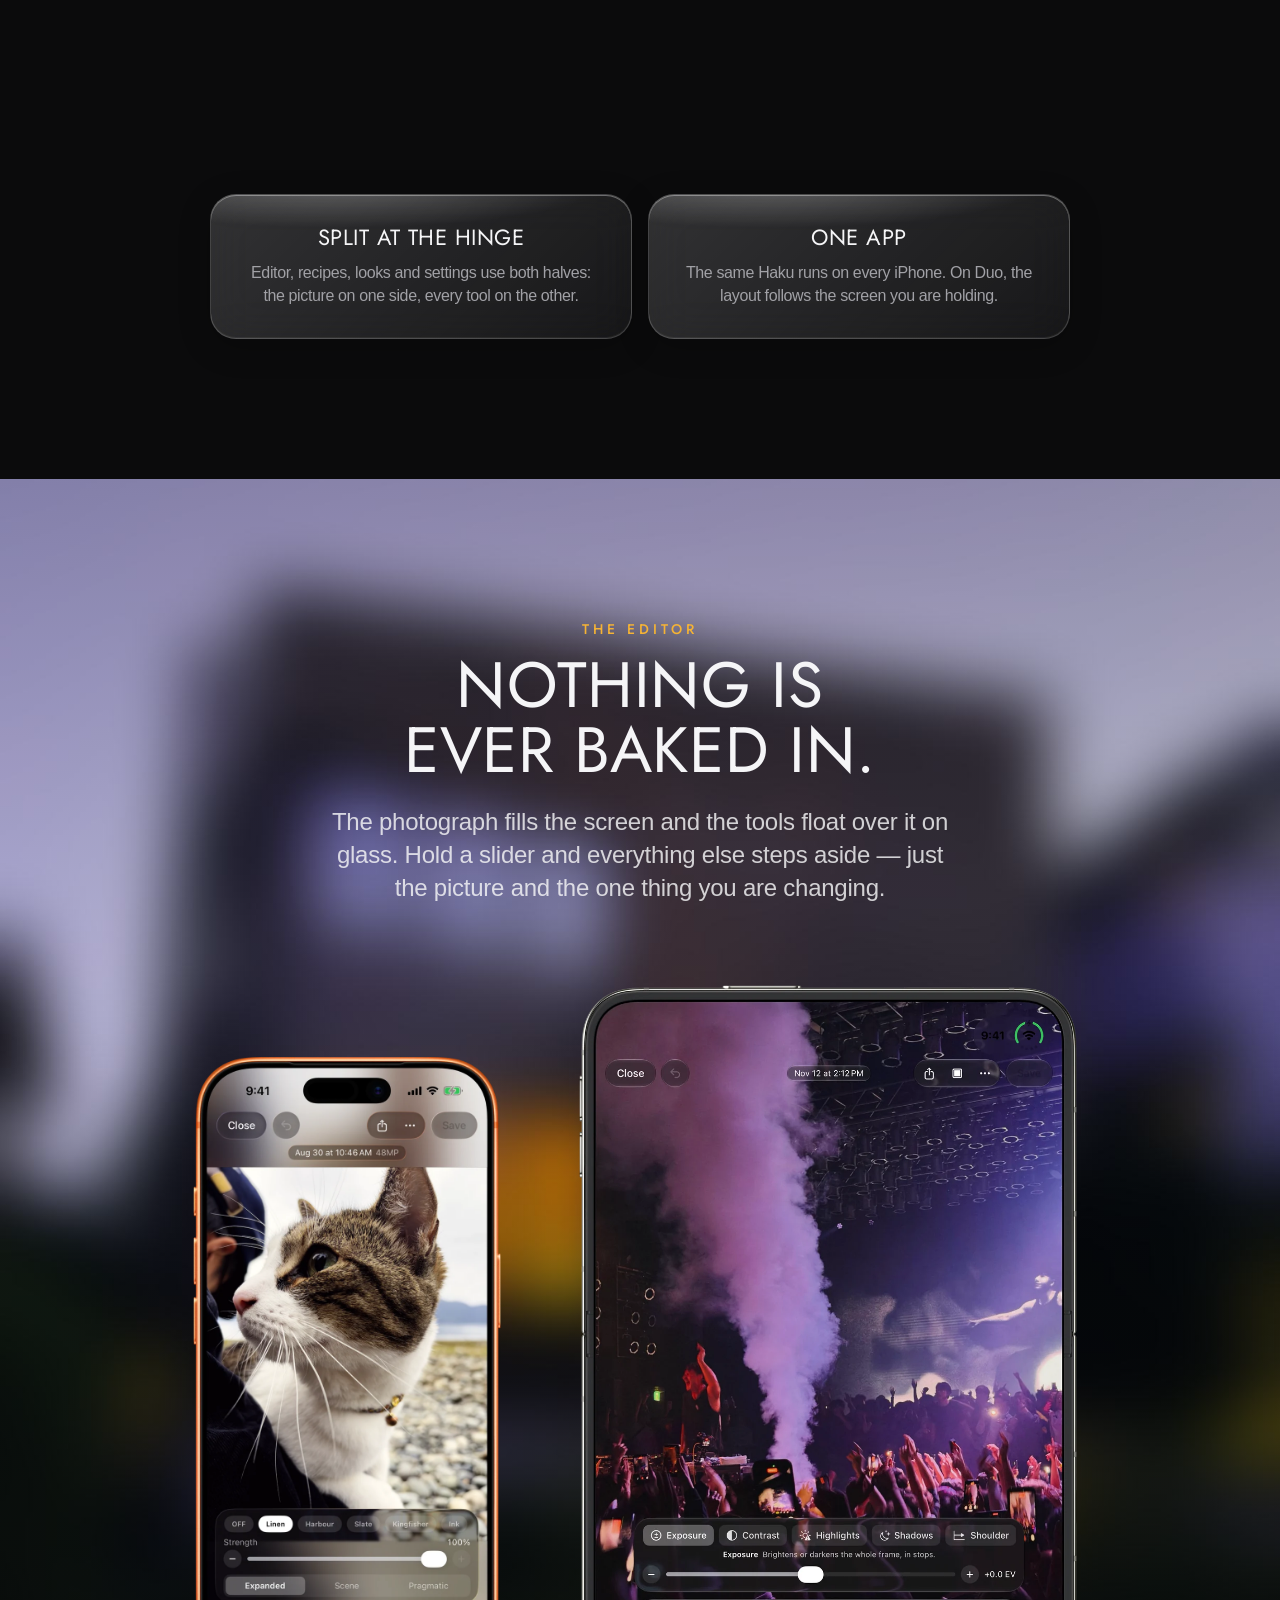
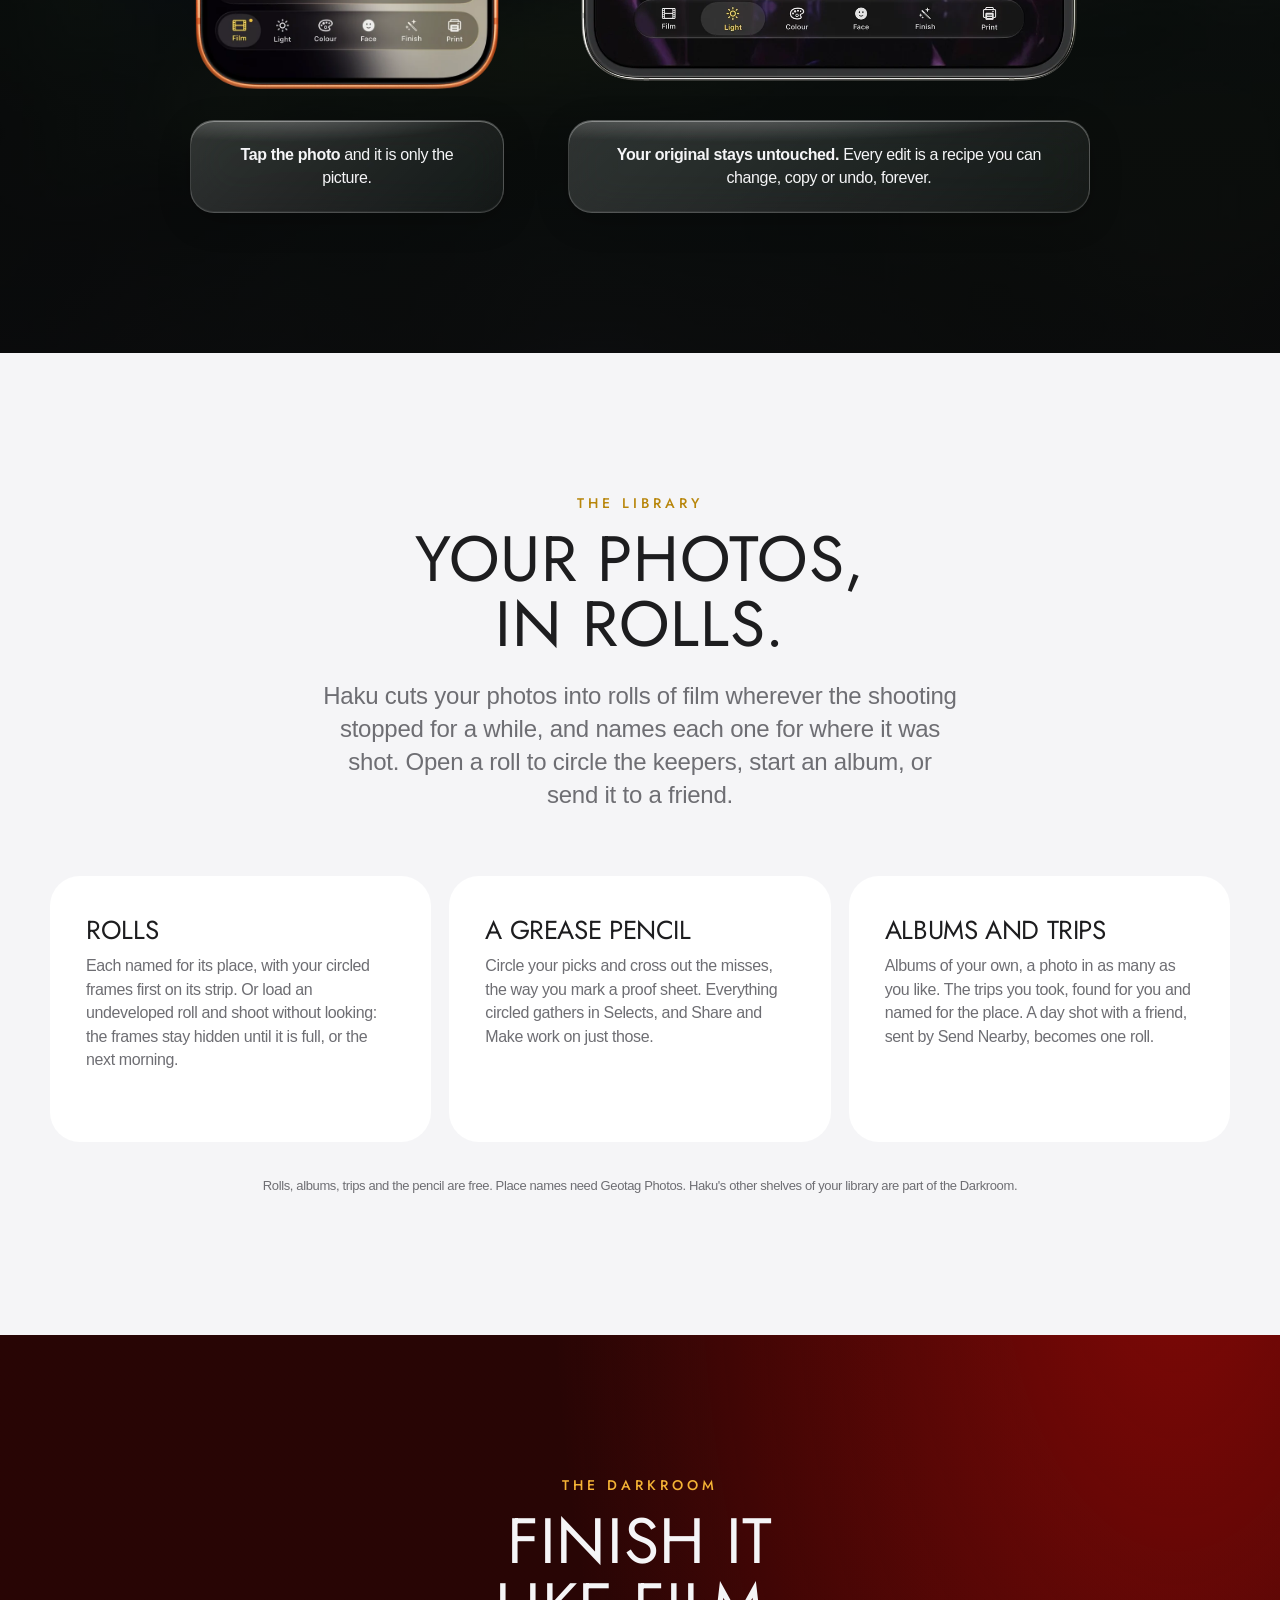
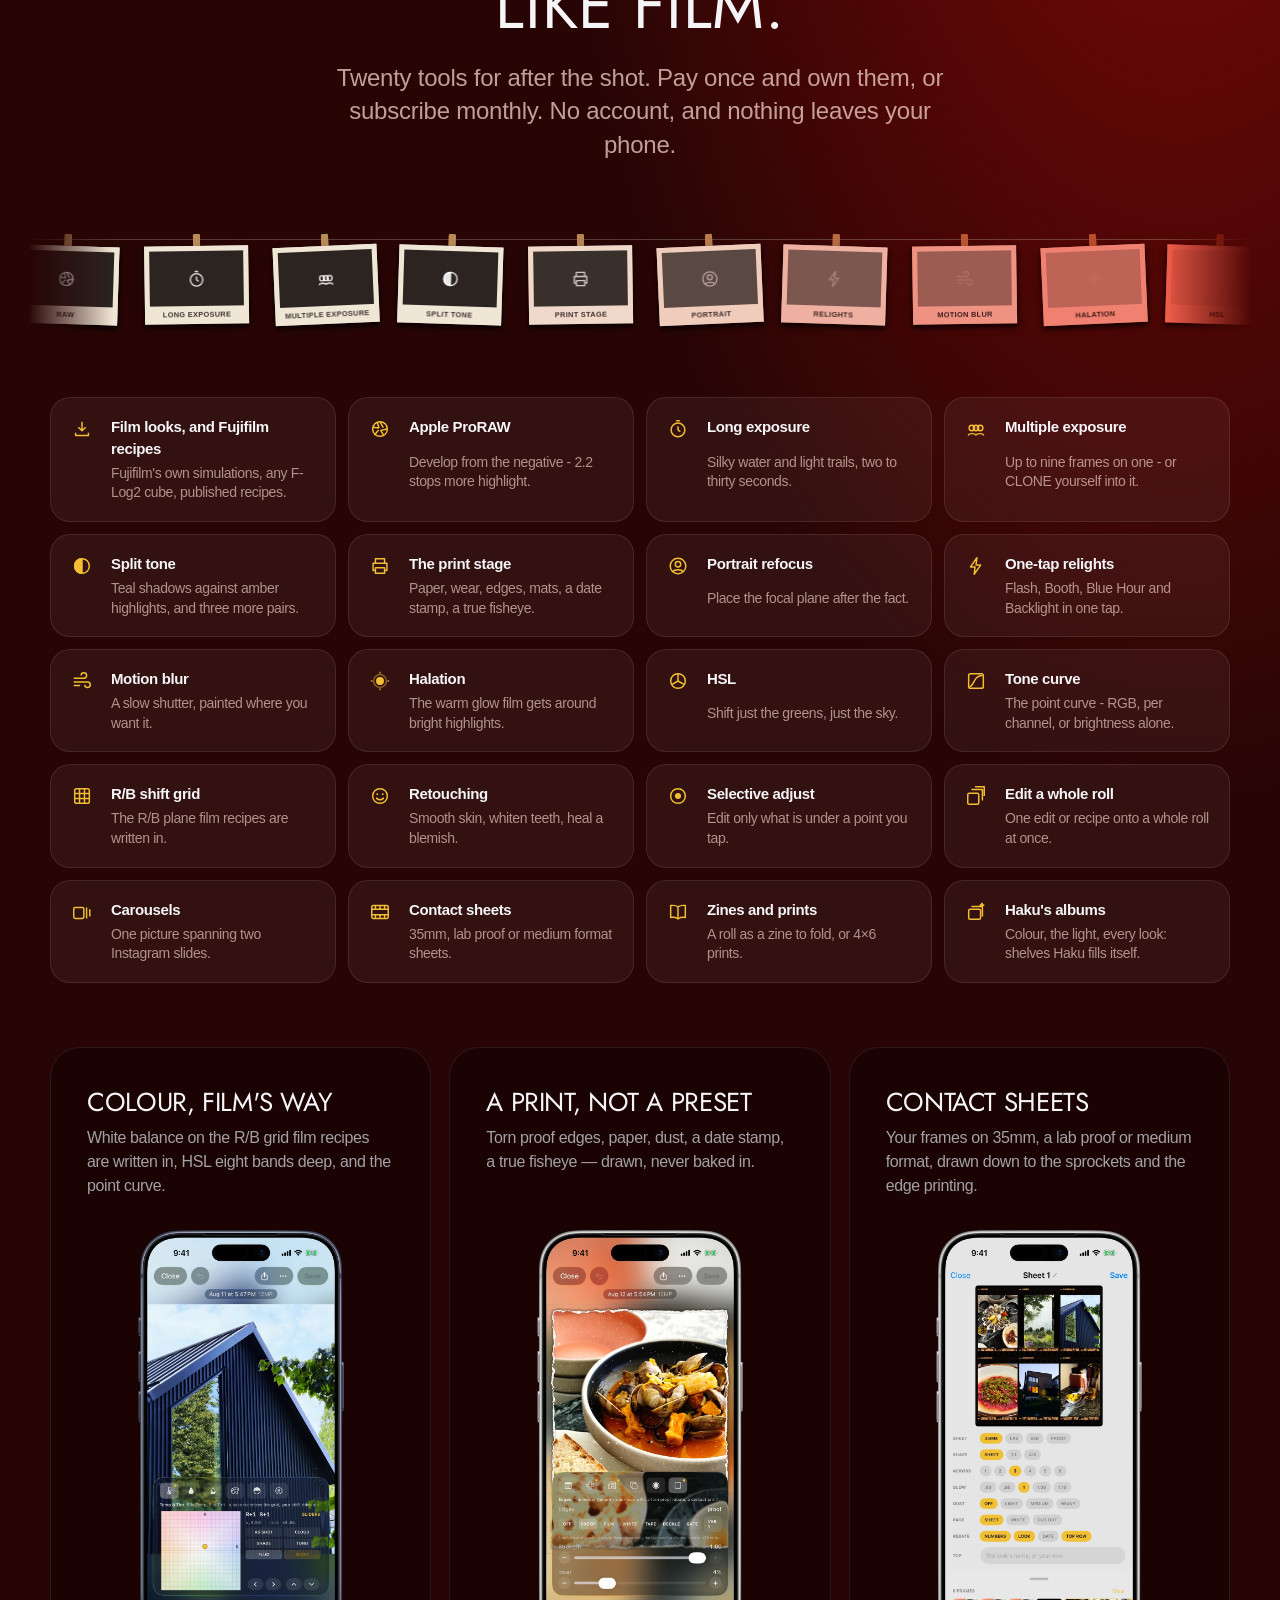
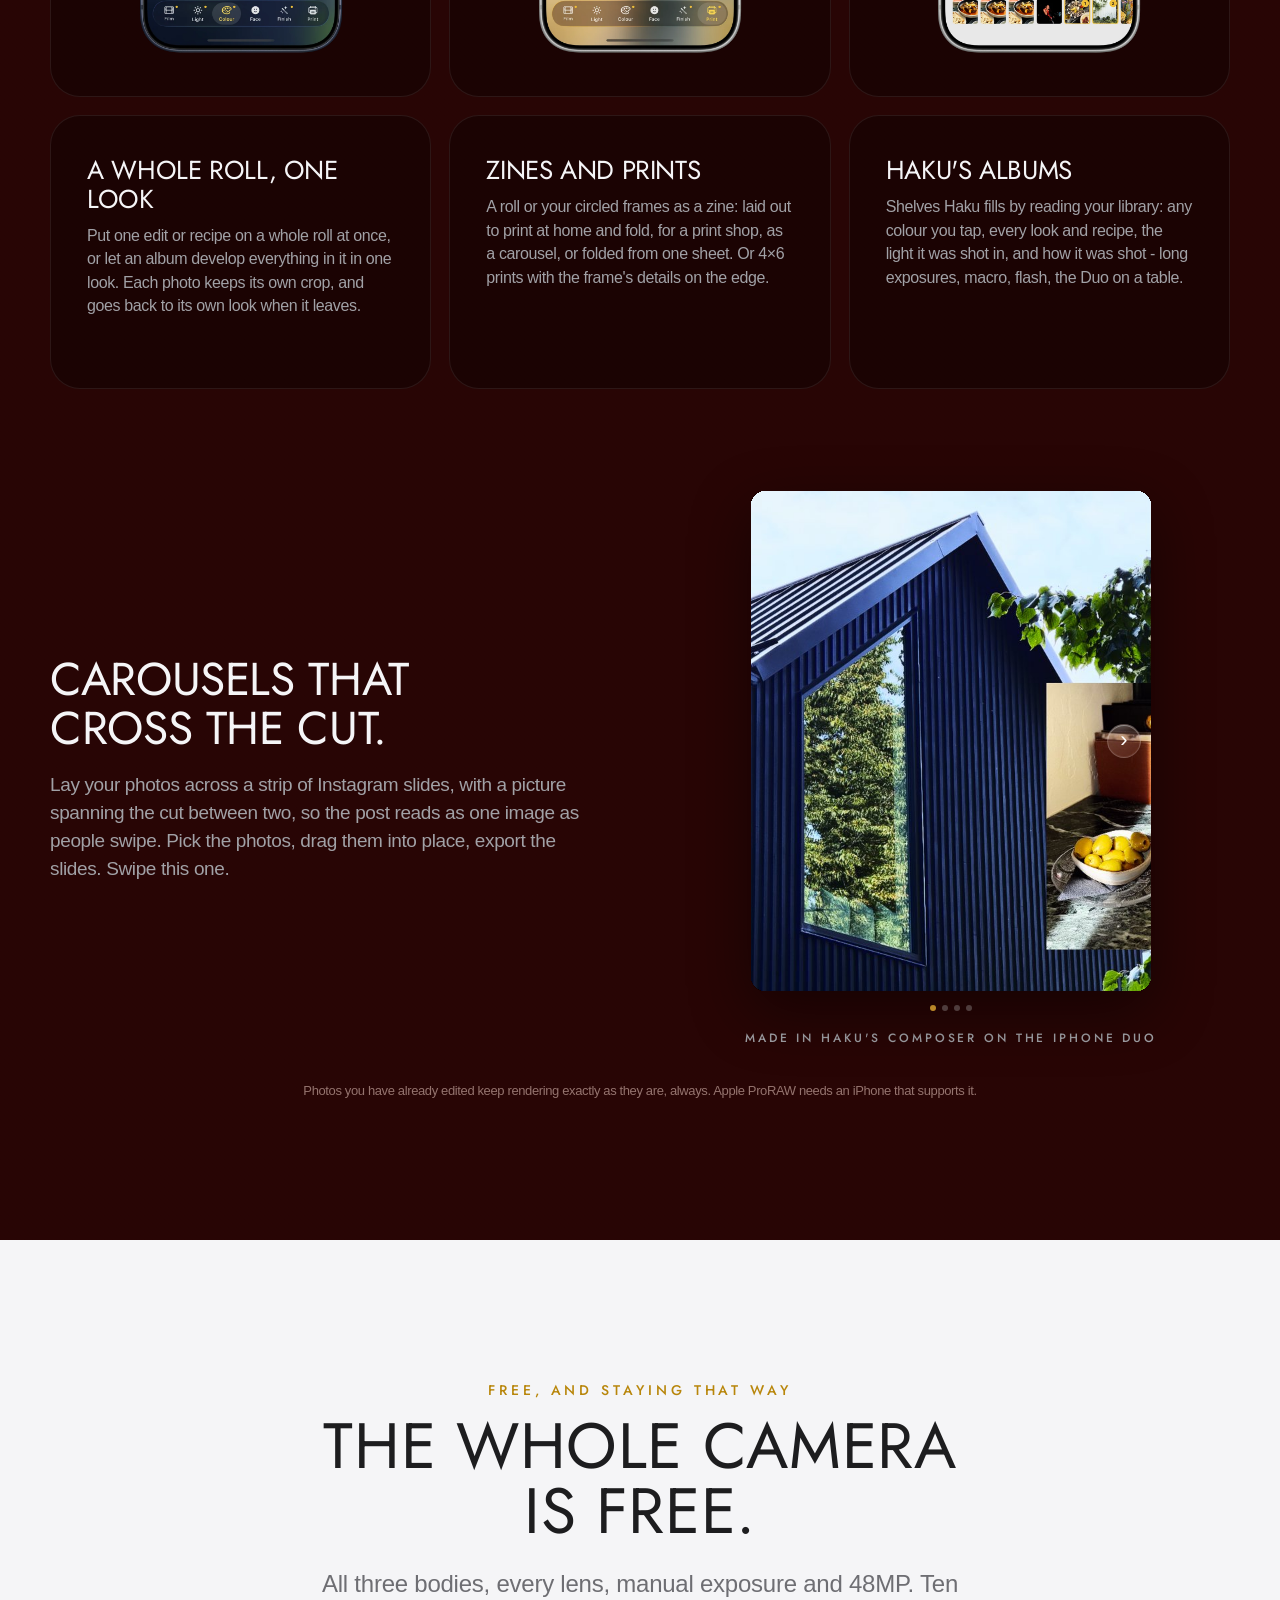
==== commit 7713be50: "Duo section: Duo Preview out of the pose picker, said just above it (pre-order wording kept)" ====
--- a/index.html
+++ b/index.html
@@ -372,7 +372,7 @@
   @media (max-width: 820px) {
     .poses { grid-template-columns: minmax(0, 1fr); gap: 18px; }
     .pose-stage { order: 0; width: min(100%, 560px); }
-    .pose-list { display: grid; grid-template-columns: repeat(5, max-content); gap: 8px; overflow-x: auto;
+    .pose-list { display: grid; grid-template-columns: repeat(4, max-content); gap: 8px; overflow-x: auto;
                  scrollbar-width: none; margin: 0 calc(-1 * var(--gutter)); padding: 0 var(--gutter) 4px;
                  scroll-padding: 0 var(--gutter); }
     .pose-list::-webkit-scrollbar { display: none; }
@@ -738,8 +738,6 @@
            loading="lazy" style="--w: 50.89%" alt="Modern body on the folded iPhone Duo">
       <img class="pose-img" data-for="closed" data-view="editor" src="/assets/duo-closed-editor.webp?v=1" width="800" height="1115"
            loading="lazy" style="--w: 50.89%" alt="Haku's editor on the folded iPhone Duo, its tools floating over the photograph">
-      <img class="pose-img" data-for="preview" src="/assets/duo-outer.webp?v=2" width="1400" height="1005"
-           loading="lazy" style="--w: 98.8%" alt="The back of an open iPhone Duo, its outer screen showing the portrait being taken">
     </div>
     <div class="pose-list" role="group" aria-label="Positions">
       <div class="pose on">
@@ -781,12 +779,6 @@
             <button type="button" data-view="editor" aria-pressed="false">Editor</button>
           </div>
         </div>
-      </div>
-      <div class="pose">
-        <button type="button" aria-pressed="false" data-pose="preview"><i></i>Duo Preview</button>
-        <p><b>Duo Preview.</b> The outer screen shows the graded frame, so the person you are
-          photographing sees what you see. Or turn on Kid Cue: something bright, so a child looks
-          at the lens.</p>
       </div>
     </div>
     <div class="pose-words" aria-live="polite"></div>
